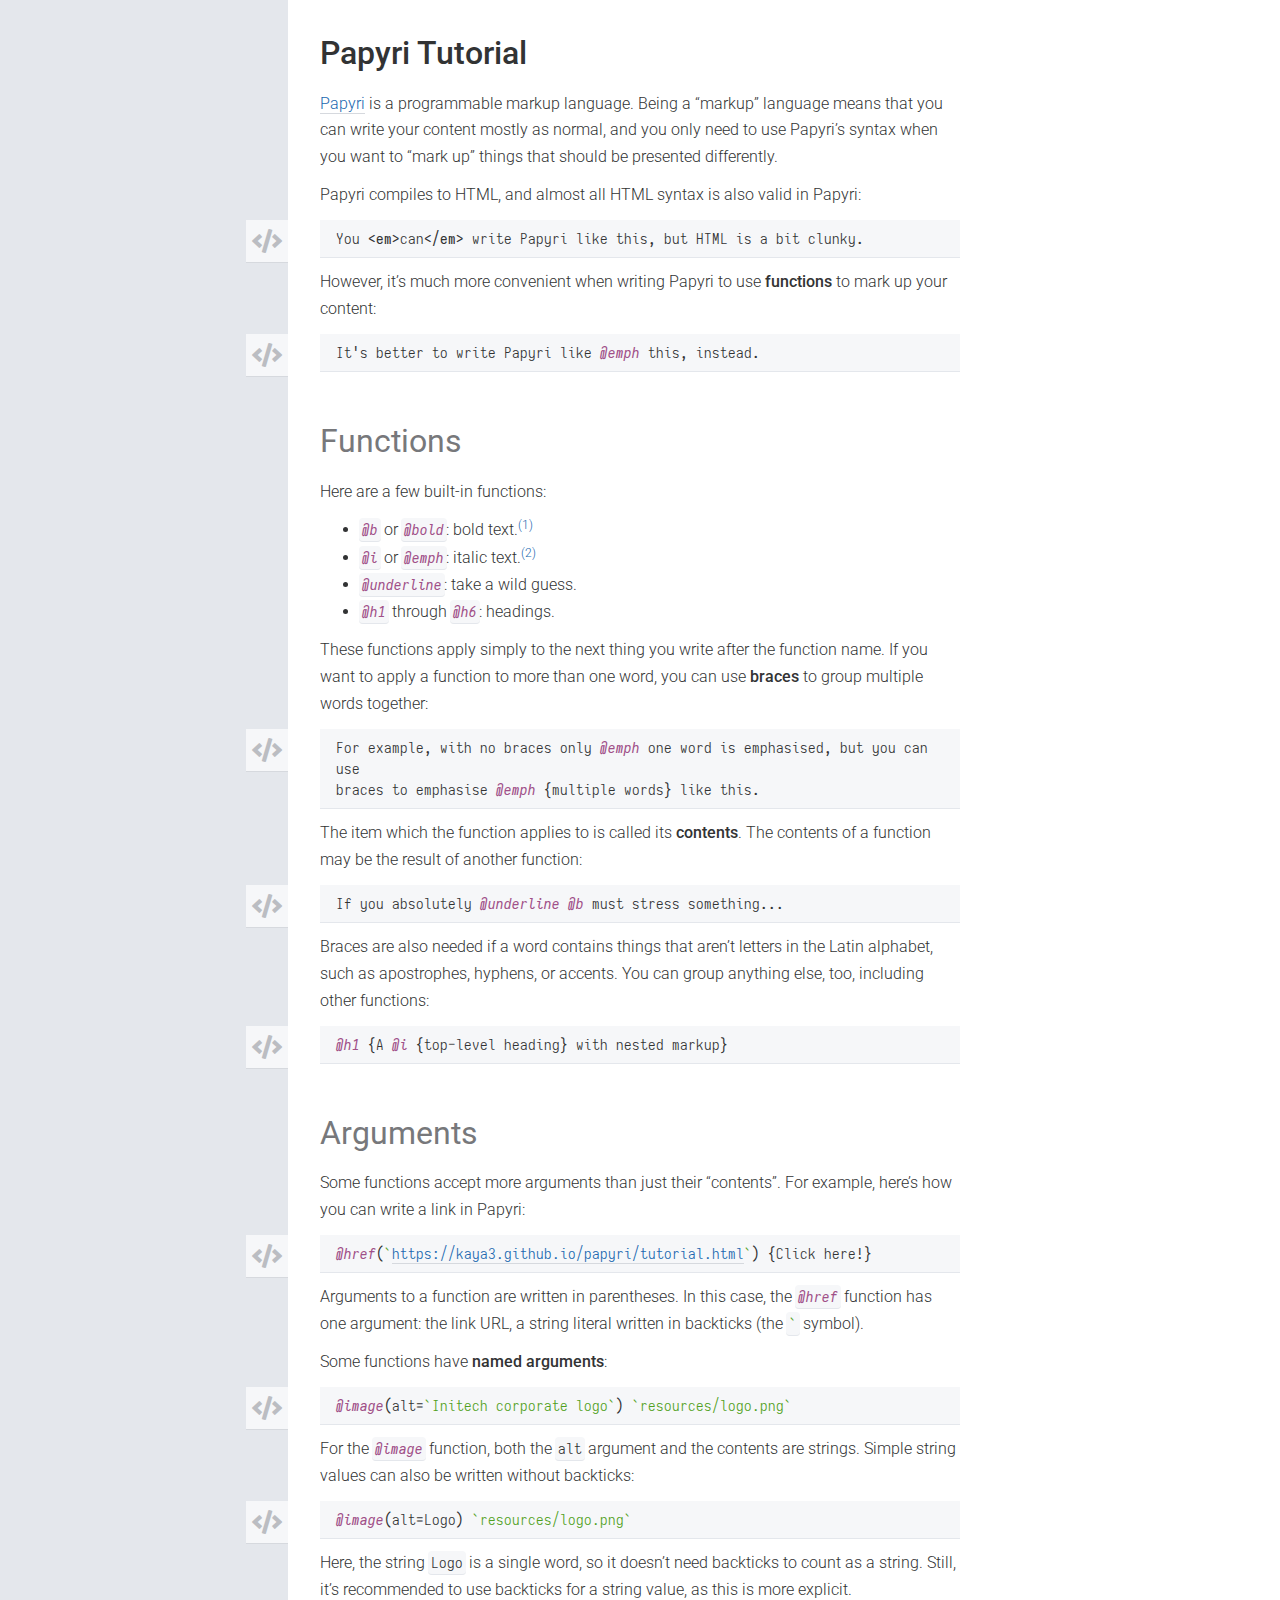
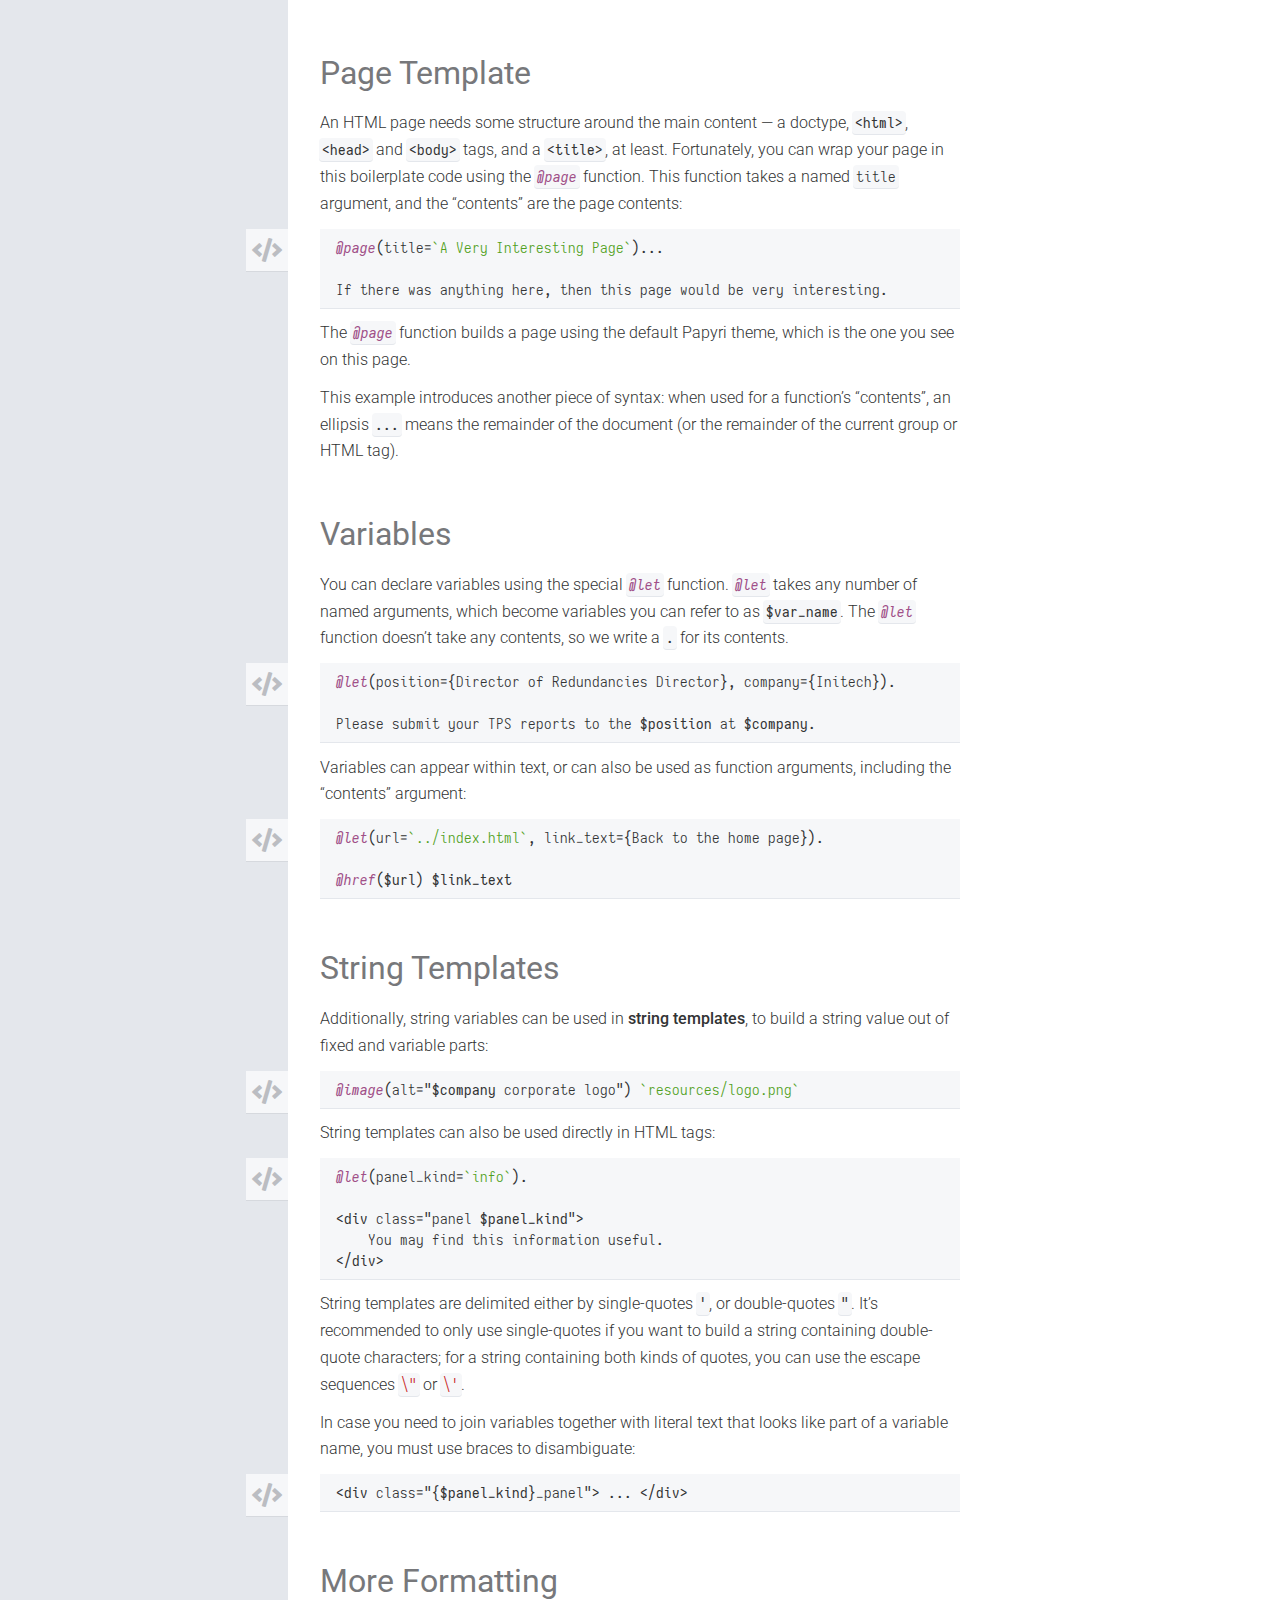
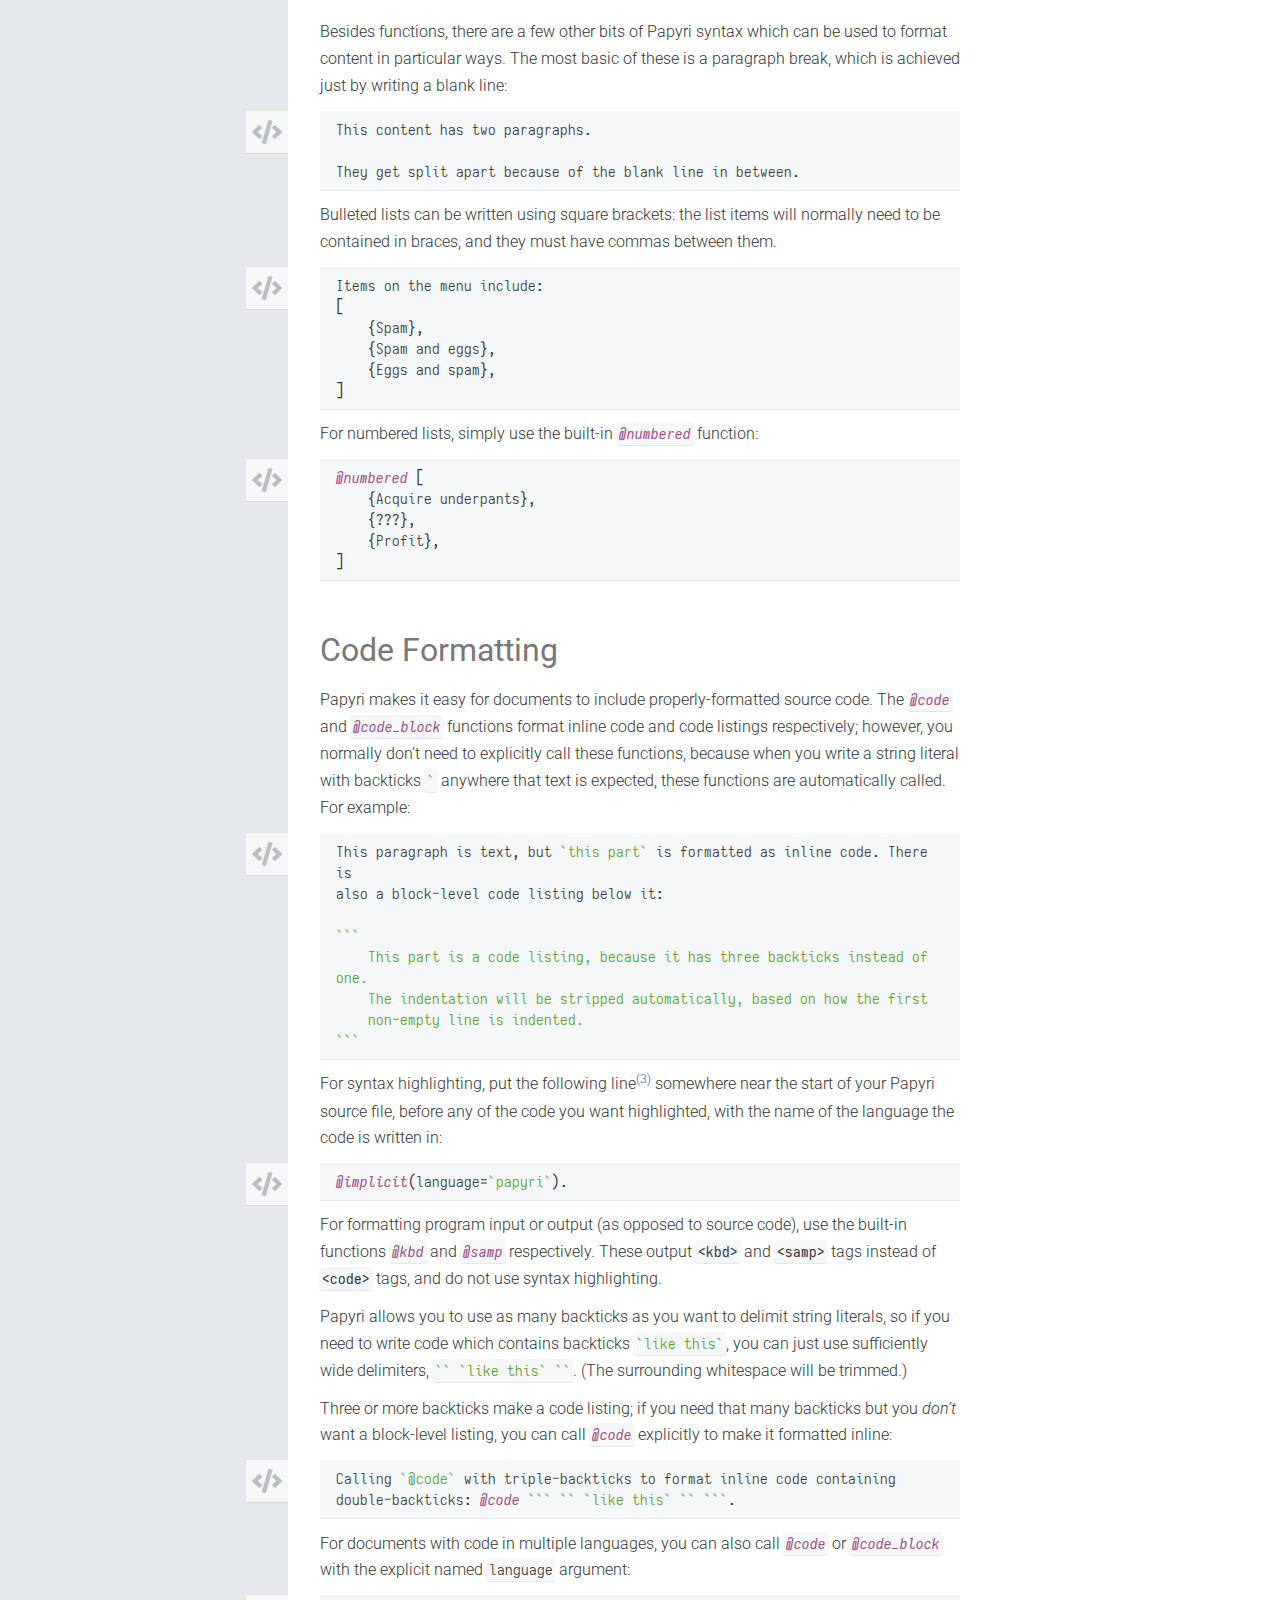
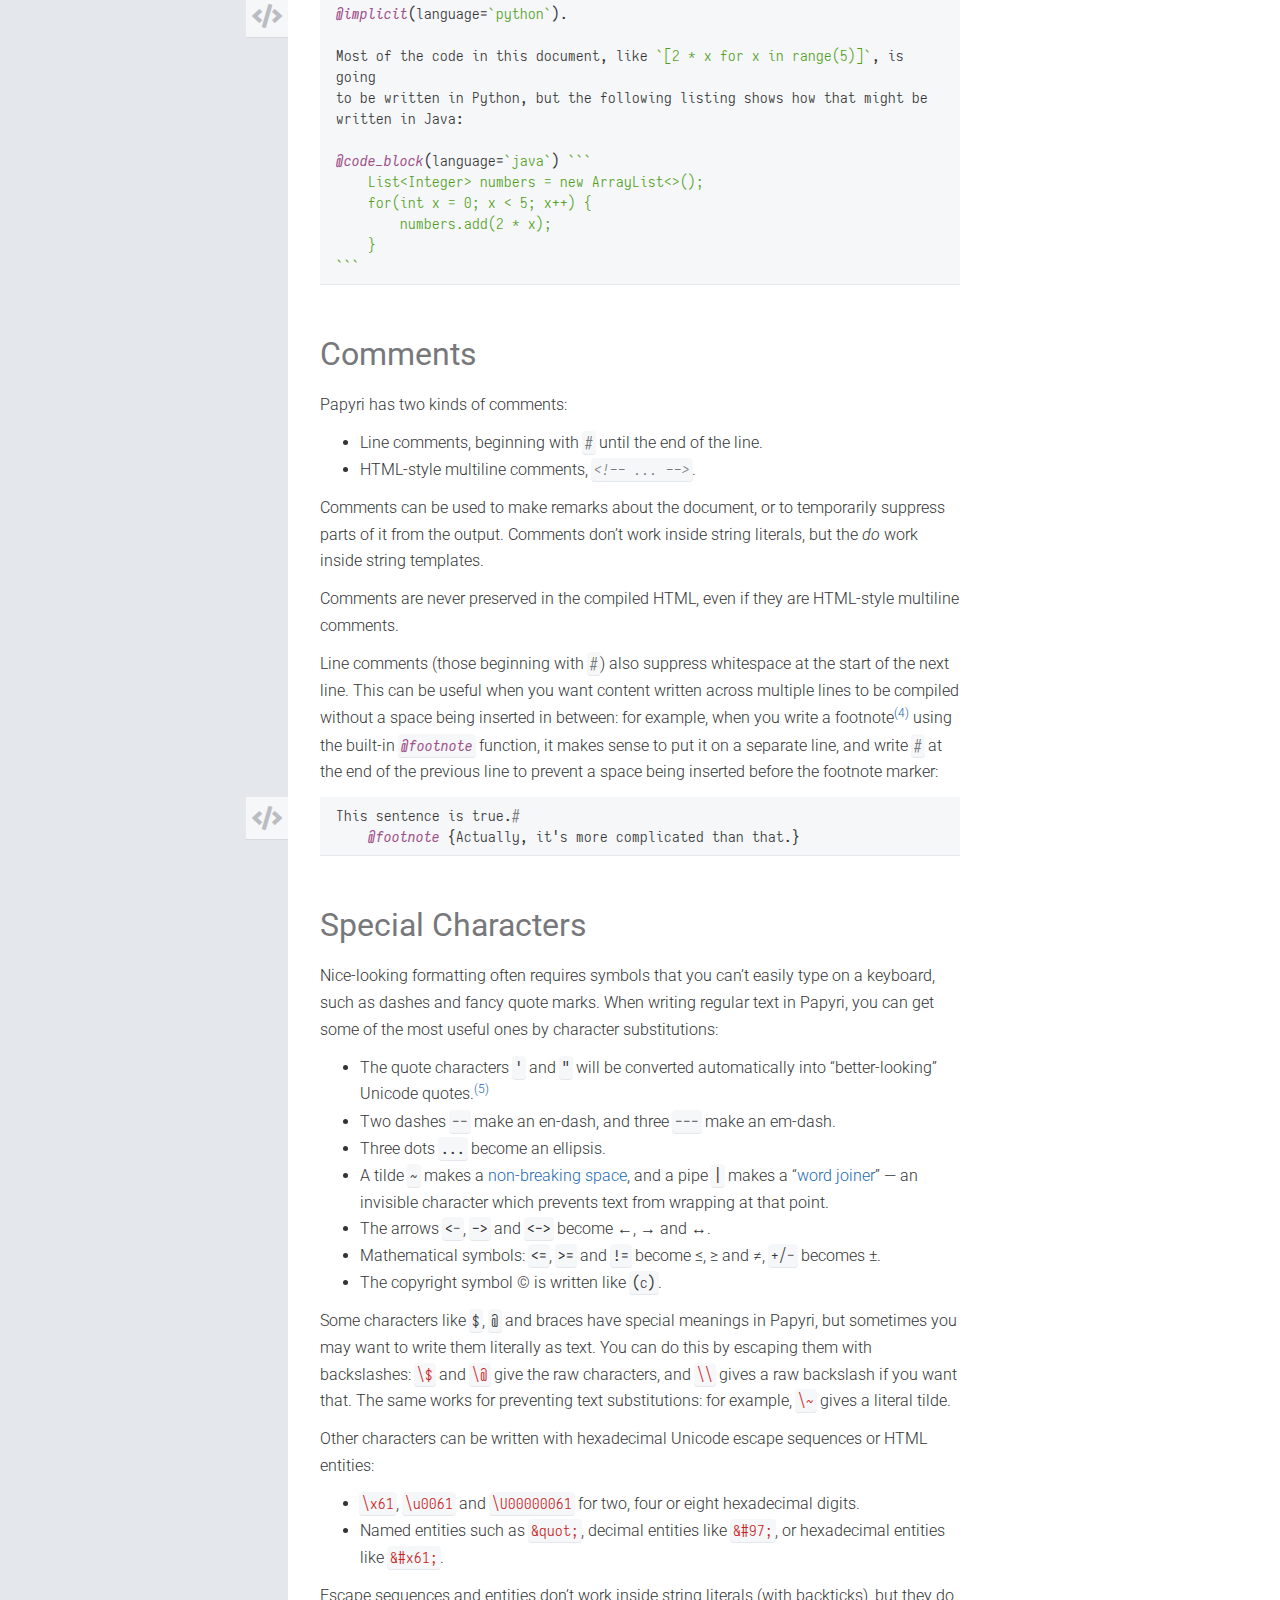
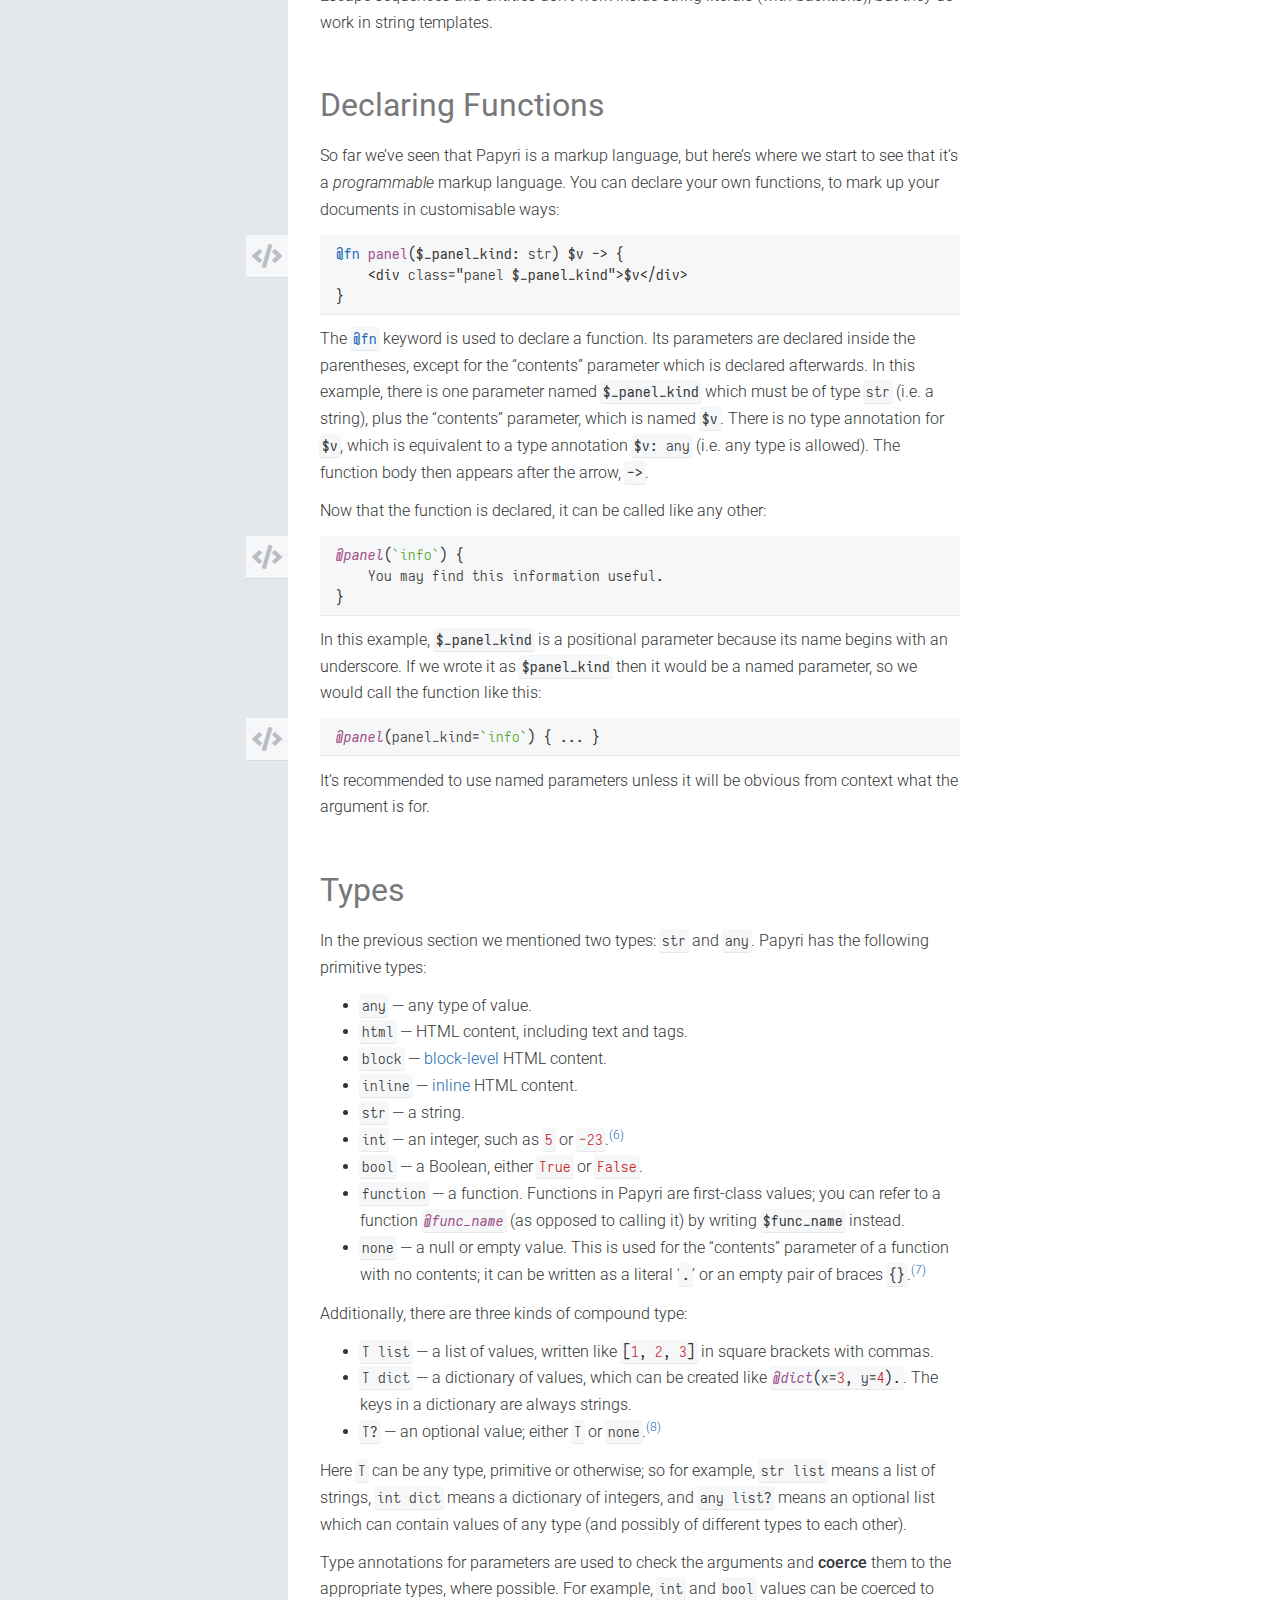
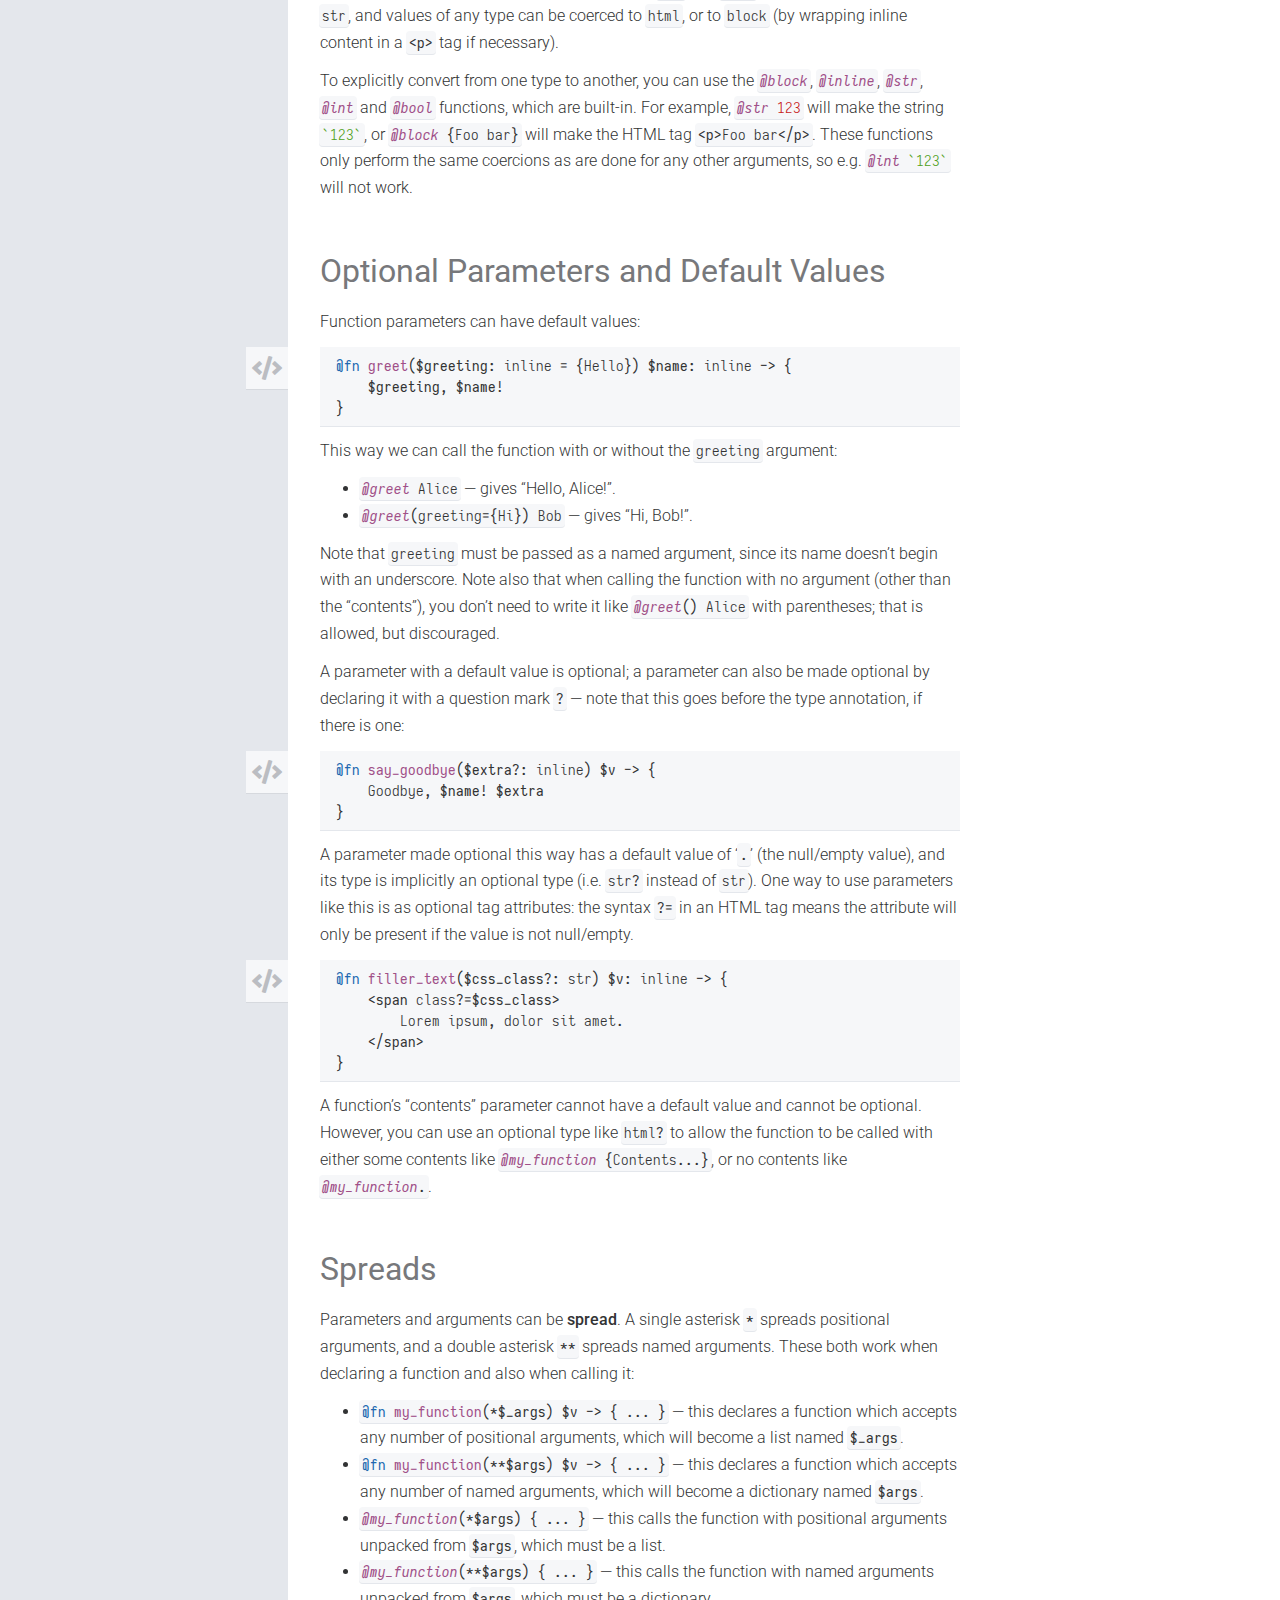
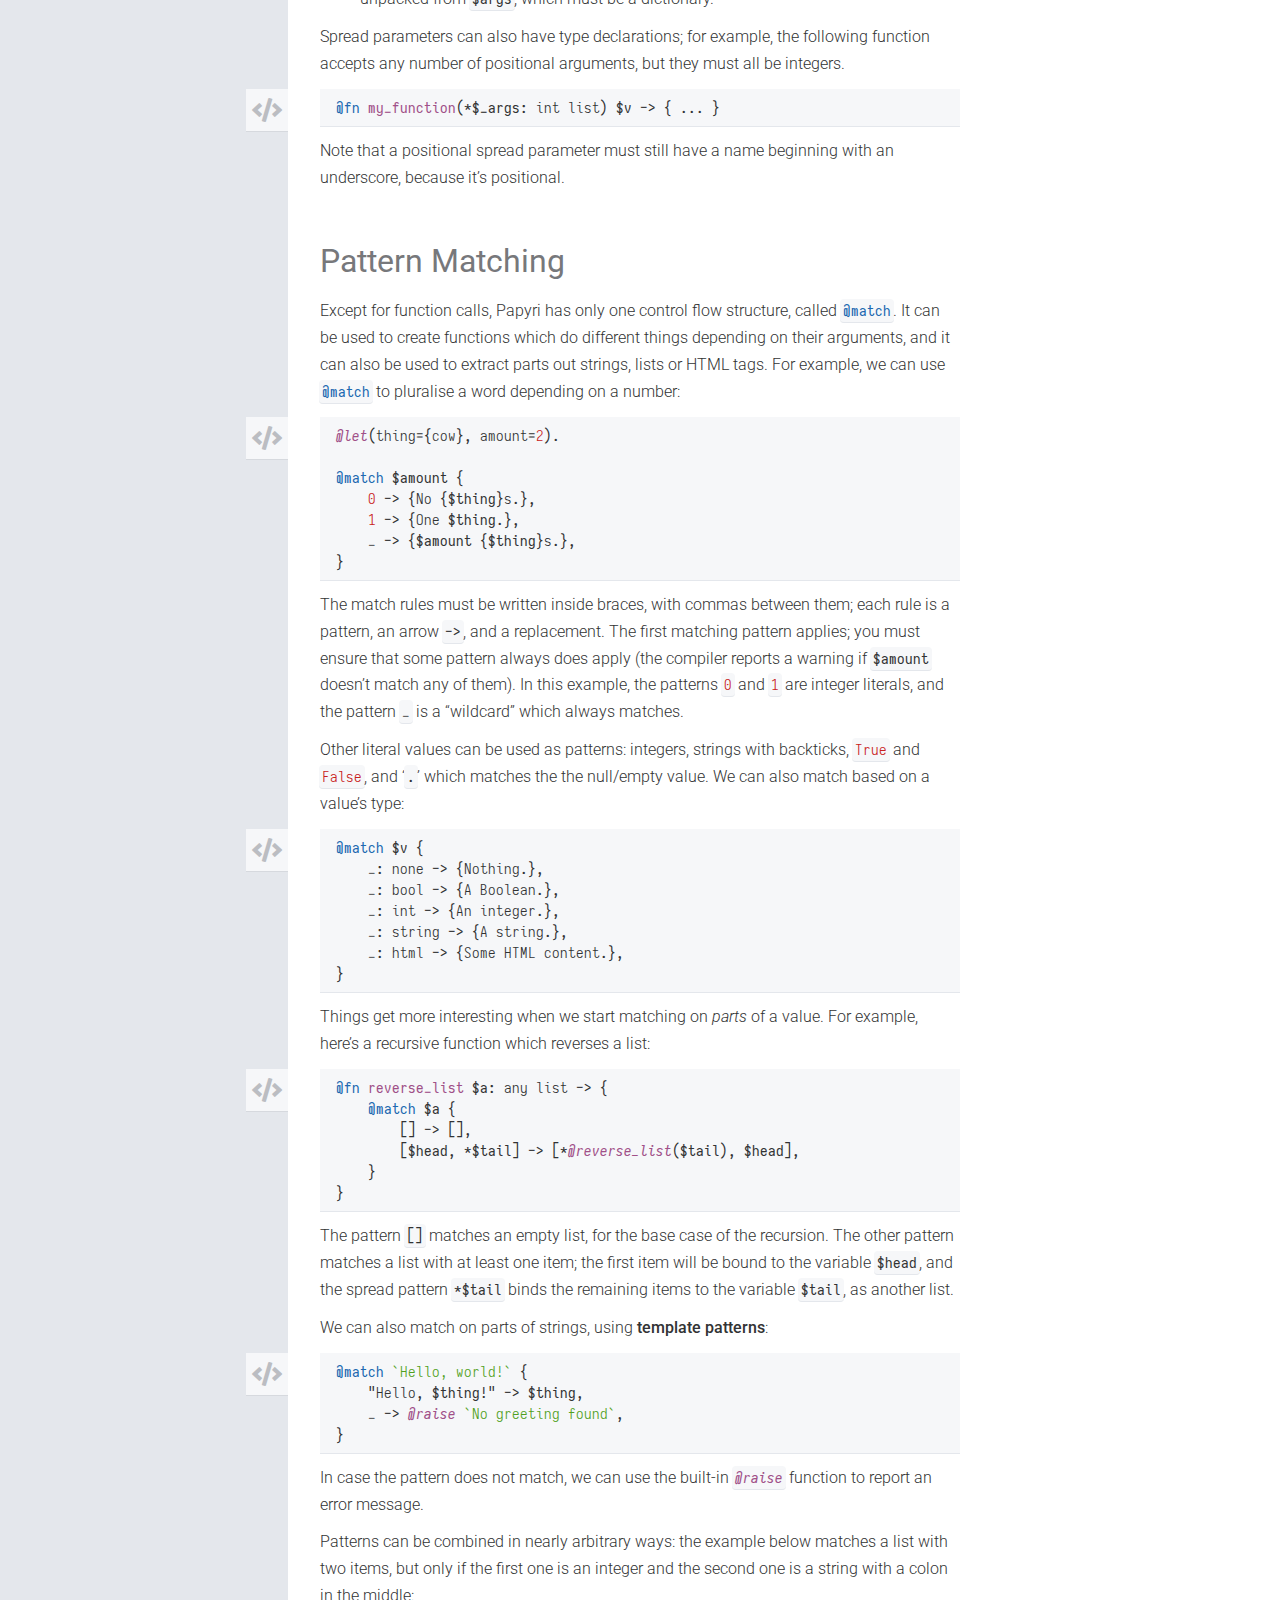
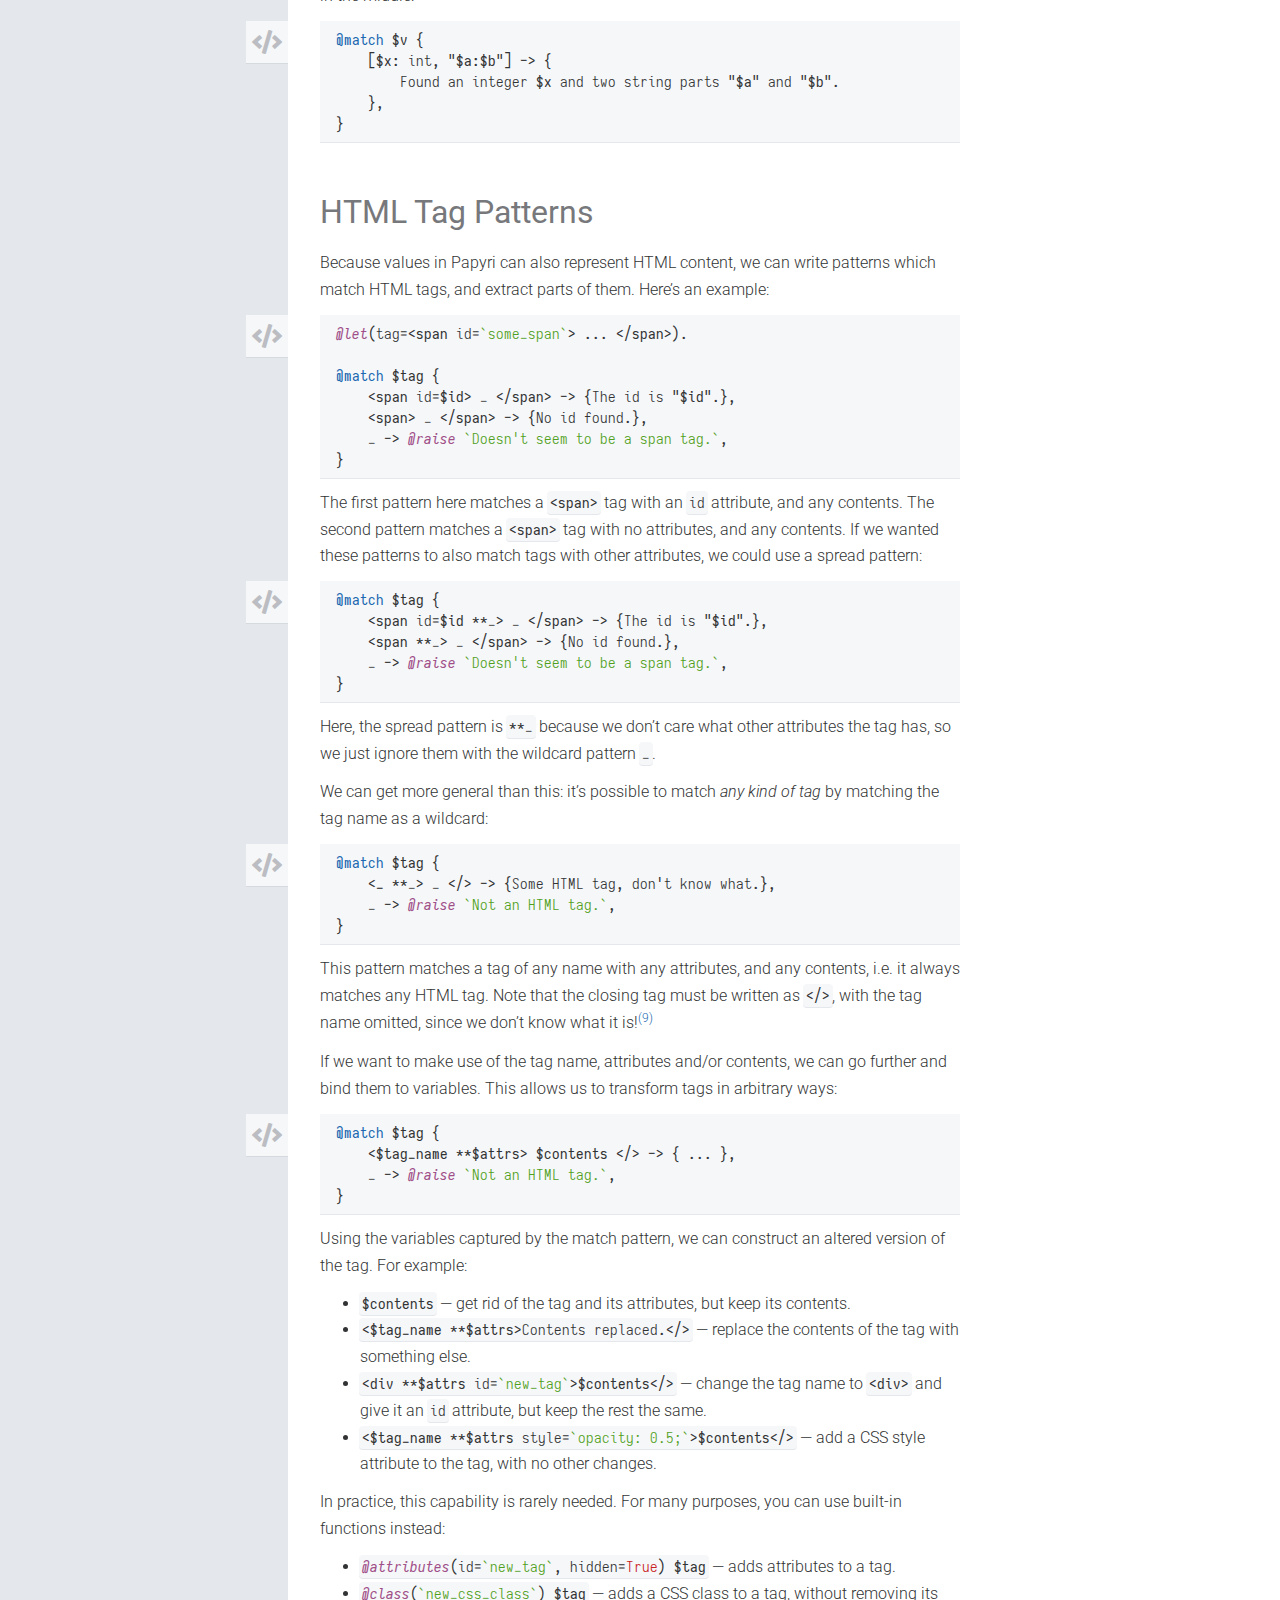
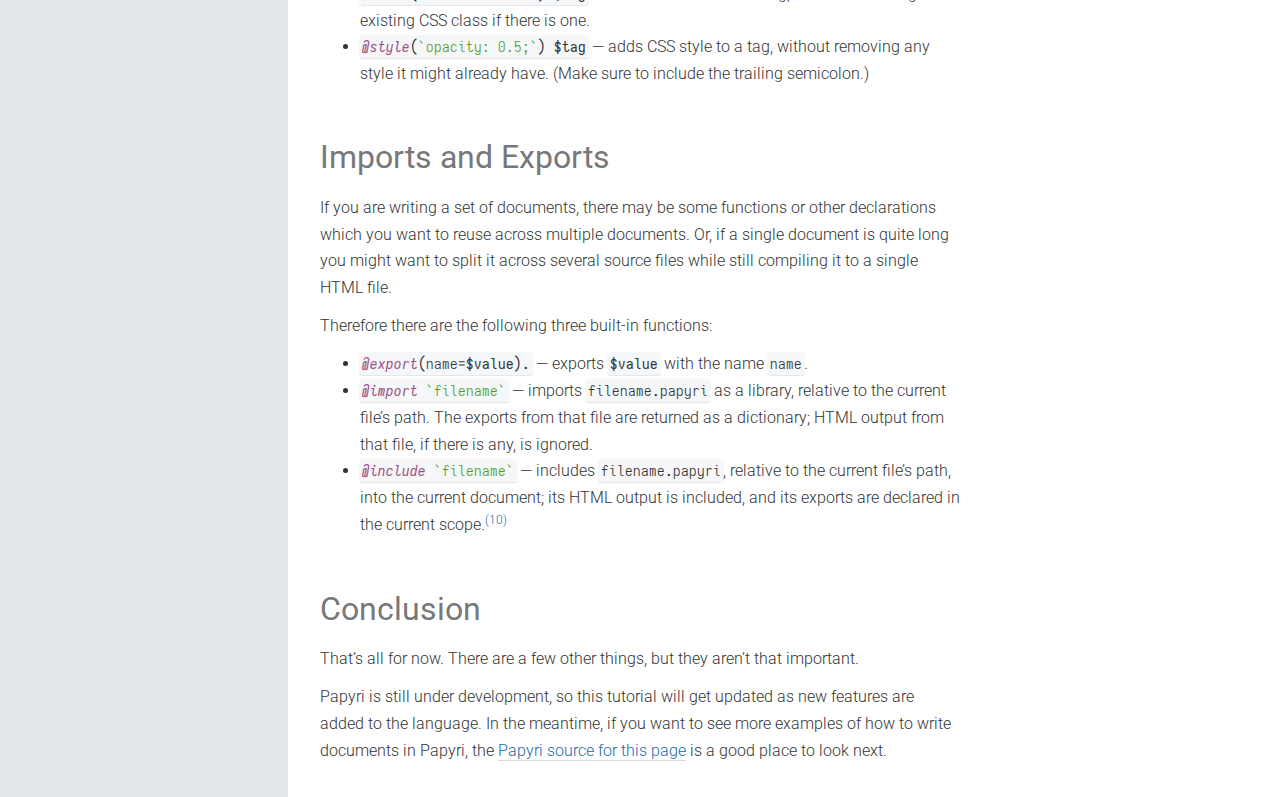
==== tutorial.html @ 5cf3d785 "Use @page function" ====
<!DOCTYPE html>
<html><head><title>Papyri: a programmable markup language</title><link rel="stylesheet" type="text/css" href="./papyri.css"></head><body><article><h1>Papyri Tutorial</h1><p><a href="index.html">Papyri</a> is a programmable markup language. Being a “markup” language means that you can write your content mostly as normal, and you only need to use Papyri’s syntax when you want to “mark up” things that should be presented differently.</p><p>Papyri compiles to HTML, and almost all HTML syntax is also valid in Papyri:</p><p><a class="anchor"><span class="anchor-root"><span class="anchor-icon"><i class="fas fa-code"></i></span></span></a></p><pre class="panel listing"><code class="syntax-highlight lang-papyri"><span class="line" data-line-no="1">You <span class="op">&lt;</span><span class="name">em</span><span class="op">&gt;</span>can<span class="op">&lt;/em&gt;</span> write Papyri like this<span class="op">,</span> but HTML is a bit clunky<span class="op">.</span></span>
</code></pre><p>However, it’s much more convenient when writing Papyri to use <b>functions</b> to mark up your content:</p><p><a class="anchor"><span class="anchor-root"><span class="anchor-icon"><i class="fas fa-code"></i></span></span></a></p><pre class="panel listing"><code class="syntax-highlight lang-papyri"><span class="line" data-line-no="1">It<span class="op">'</span>s better to write Papyri like <span class="decorator">@emph</span> this<span class="op">,</span> instead<span class="op">.</span></span>
</code></pre><h2>Functions</h2><p>Here are a few built-in functions:</p><ul><li><code class="syntax-highlight lang-papyri"><span class="decorator">@b</span></code> or <code class="syntax-highlight lang-papyri"><span class="decorator">@bold</span></code>: bold text.⁠<a class="footnote-ref"></a><span class="footnote panel">These wrap inline content in a <code class="syntax-highlight lang-papyri"><span class="op">&lt;</span><span class="name">b</span><span class="op">&gt;</span></code> or <code class="syntax-highlight lang-papyri"><span class="op">&lt;</span><span class="name">strong</span><span class="op">&gt;</span></code> tag respectively.</span></li><li><code class="syntax-highlight lang-papyri"><span class="decorator">@i</span></code> or <code class="syntax-highlight lang-papyri"><span class="decorator">@emph</span></code>: italic text.⁠<a class="footnote-ref"></a><span class="footnote panel">These wrap inline content in an <code class="syntax-highlight lang-papyri"><span class="op">&lt;</span><span class="name">i</span><span class="op">&gt;</span></code> or <code class="syntax-highlight lang-papyri"><span class="op">&lt;</span><span class="name">em</span><span class="op">&gt;</span></code> tag respectively.</span></li><li><code class="syntax-highlight lang-papyri"><span class="decorator">@underline</span></code>: take a wild guess.</li><li><code class="syntax-highlight lang-papyri"><span class="decorator">@h1</span></code> through <code class="syntax-highlight lang-papyri"><span class="decorator">@h6</span></code>: headings.</li></ul><p>These functions apply simply to the next thing you write after the function name. If you want to apply a function to more than one word, you can use <b>braces</b> to group multiple words together:</p><p><a class="anchor"><span class="anchor-root"><span class="anchor-icon"><i class="fas fa-code"></i></span></span></a></p><pre class="panel listing"><code class="syntax-highlight lang-papyri"><span class="line" data-line-no="1">For example<span class="op">,</span> with no braces only <span class="decorator">@emph</span> one word is emphasised<span class="op">,</span> but you can use</span>
<span class="line" data-line-no="2">braces to emphasise <span class="decorator">@emph</span> <span class="lparen" data-paren-no="1">{</span>multiple words<span class="rparen" data-paren-no="1">}</span> like this<span class="op">.</span></span>
</code></pre><p>The item which the function applies to is called its <b>contents</b>. The contents of a function may be the result of another function:</p><p><a class="anchor"><span class="anchor-root"><span class="anchor-icon"><i class="fas fa-code"></i></span></span></a></p><pre class="panel listing"><code class="syntax-highlight lang-papyri"><span class="line" data-line-no="1">If you absolutely <span class="decorator">@underline</span> <span class="decorator">@b</span> must stress something<span class="op">...</span></span>
</code></pre><p>Braces are also needed if a word contains things that aren’t letters in the Latin alphabet, such as apostrophes, hyphens, or accents. You can group anything else, too, including other functions:</p><p><a class="anchor"><span class="anchor-root"><span class="anchor-icon"><i class="fas fa-code"></i></span></span></a></p><pre class="panel listing"><code class="syntax-highlight lang-papyri"><span class="line" data-line-no="1"><span class="decorator">@h1</span> <span class="lparen" data-paren-no="1">{</span>A <span class="decorator">@i</span> <span class="lparen" data-paren-no="2">{</span>top-level heading<span class="rparen" data-paren-no="2">}</span> with nested markup<span class="rparen" data-paren-no="1">}</span></span>
</code></pre><h2>Arguments</h2><p>Some functions accept more arguments than just their “contents”. For example, here’s how you can write a link in Papyri:</p><p><a class="anchor"><span class="anchor-root"><span class="anchor-icon"><i class="fas fa-code"></i></span></span></a></p><pre class="panel listing"><code class="syntax-highlight lang-papyri"><span class="line" data-line-no="1"><span class="decorator">@href</span><span class="lparen" data-paren-no="1">(</span><span class="string">`</span><a href="https://kaya3.github.io/papyri/tutorial.html">https://kaya3.github.io/papyri/tutorial.html</a><span class="string">`</span><span class="rparen" data-paren-no="1">)</span> <span class="lparen" data-paren-no="2">{</span>Click here<span class="op">!</span><span class="rparen" data-paren-no="2">}</span></span>
</code></pre><p>Arguments to a function are written in parentheses. In this case, the <code class="syntax-highlight lang-papyri"><span class="decorator">@href</span></code> function has one argument: the link URL, a string literal written in backticks (the <code class="syntax-highlight lang-papyri"><span class="string">`</span></code> symbol).</p><p>Some functions have <b>named arguments</b>:</p><p><a class="anchor"><span class="anchor-root"><span class="anchor-icon"><i class="fas fa-code"></i></span></span></a></p><pre class="panel listing"><code class="syntax-highlight lang-papyri"><span class="line" data-line-no="1"><span class="decorator">@image</span><span class="lparen" data-paren-no="1">(</span>alt<span class="op">=</span><span class="string">`Initech corporate logo`</span><span class="rparen" data-paren-no="1">)</span> <span class="string">`resources/logo.png`</span></span>
</code></pre><p>For the <code class="syntax-highlight lang-papyri"><span class="decorator">@image</span></code> function, both the <code class="syntax-highlight lang-papyri">alt</code> argument and the contents are strings. Simple string values can also be written without backticks:</p><p><a class="anchor"><span class="anchor-root"><span class="anchor-icon"><i class="fas fa-code"></i></span></span></a></p><pre class="panel listing"><code class="syntax-highlight lang-papyri"><span class="line" data-line-no="1"><span class="decorator">@image</span><span class="lparen" data-paren-no="1">(</span>alt<span class="op">=</span>Logo<span class="rparen" data-paren-no="1">)</span> <span class="string">`resources/logo.png`</span></span>
</code></pre><p>Here, the string <code class="syntax-highlight lang-papyri">Logo</code> is a single word, so it doesn’t need backticks to count as a string. Still, it’s recommended to use backticks for a string value, as this is more explicit.</p><h2>Page Template</h2><p>An HTML page needs some structure around the main content — a doctype, <code class="syntax-highlight lang-papyri"><span class="op">&lt;</span><span class="name">html</span><span class="op">&gt;</span></code>, <code class="syntax-highlight lang-papyri"><span class="op">&lt;</span><span class="name">head</span><span class="op">&gt;</span></code> and <code class="syntax-highlight lang-papyri"><span class="op">&lt;</span><span class="name">body</span><span class="op">&gt;</span></code> tags, and a <code class="syntax-highlight lang-papyri"><span class="op">&lt;</span><span class="name">title</span><span class="op">&gt;</span></code>, at least. Fortunately, you can wrap your page in this boilerplate code using the <code class="syntax-highlight lang-papyri"><span class="decorator">@page</span></code> function. This function takes a named <code class="syntax-highlight lang-papyri">title</code> argument, and the “contents” are the page contents:</p><p><a class="anchor"><span class="anchor-root"><span class="anchor-icon"><i class="fas fa-code"></i></span></span></a></p><pre class="panel listing"><code class="syntax-highlight lang-papyri"><span class="line" data-line-no="1"><span class="decorator">@page</span><span class="lparen" data-paren-no="1">(</span>title<span class="op">=</span><span class="string">`A Very Interesting Page`</span><span class="rparen" data-paren-no="1">)</span><span class="op">...</span></span>
<span class="line" data-line-no="2"></span>
<span class="line" data-line-no="3">If there was anything here<span class="op">,</span> then this page would be very interesting<span class="op">.</span></span>
</code></pre><p>The <code class="syntax-highlight lang-papyri"><span class="decorator">@page</span></code> function builds a page using the default Papyri theme, which is the one you see on this page.</p><p>This example introduces another piece of syntax: when used for a function’s “contents”, an ellipsis <code class="syntax-highlight lang-papyri"><span class="op">...</span></code> means the remainder of the document (or the remainder of the current group or HTML tag).</p><h2>Variables</h2><p>You can declare variables using the special <code class="syntax-highlight lang-papyri"><span class="decorator">@let</span></code> function. <code class="syntax-highlight lang-papyri"><span class="decorator">@let</span></code> takes any number of named arguments, which become variables you can refer to as <code class="syntax-highlight lang-papyri"><span class="name">$var_name</span></code>. The <code class="syntax-highlight lang-papyri"><span class="decorator">@let</span></code> function doesn’t take any contents, so we write a <code class="syntax-highlight lang-papyri"><span class="op">.</span></code> for its contents.</p><p><a class="anchor"><span class="anchor-root"><span class="anchor-icon"><i class="fas fa-code"></i></span></span></a></p><pre class="panel listing"><code class="syntax-highlight lang-papyri"><span class="line" data-line-no="1"><span class="decorator">@let</span><span class="lparen" data-paren-no="1">(</span>position<span class="op">=</span><span class="lparen" data-paren-no="2">{</span>Director of Redundancies Director<span class="rparen" data-paren-no="2">}</span><span class="op">,</span> company<span class="op">=</span><span class="lparen" data-paren-no="3">{</span>Initech<span class="rparen" data-paren-no="3">}</span><span class="rparen" data-paren-no="1">)</span><span class="op">.</span></span>
<span class="line" data-line-no="2"></span>
<span class="line" data-line-no="3">Please submit your TPS reports to the <span class="name">$position</span> at <span class="name">$company</span><span class="op">.</span></span>
</code></pre><p>Variables can appear within text, or can also be used as function arguments, including the “contents” argument:</p><p><a class="anchor"><span class="anchor-root"><span class="anchor-icon"><i class="fas fa-code"></i></span></span></a></p><pre class="panel listing"><code class="syntax-highlight lang-papyri"><span class="line" data-line-no="1"><span class="decorator">@let</span><span class="lparen" data-paren-no="1">(</span>url<span class="op">=</span><span class="string">`../index.html`</span><span class="op">,</span> link_text<span class="op">=</span><span class="lparen" data-paren-no="2">{</span>Back to the home page<span class="rparen" data-paren-no="2">}</span><span class="rparen" data-paren-no="1">)</span><span class="op">.</span></span>
<span class="line" data-line-no="2"></span>
<span class="line" data-line-no="3"><span class="decorator">@href</span><span class="lparen" data-paren-no="3">(</span><span class="name">$url</span><span class="rparen" data-paren-no="3">)</span> <span class="name">$link_text</span></span>
</code></pre><h2>String Templates</h2><p>Additionally, string variables can be used in <b>string templates</b>, to build a string value out of fixed and variable parts:</p><p><a class="anchor"><span class="anchor-root"><span class="anchor-icon"><i class="fas fa-code"></i></span></span></a></p><pre class="panel listing"><code class="syntax-highlight lang-papyri"><span class="line" data-line-no="1"><span class="decorator">@image</span><span class="lparen" data-paren-no="1">(</span>alt<span class="op">="</span><span class="name">$company</span> corporate logo<span class="op">"</span><span class="rparen" data-paren-no="1">)</span> <span class="string">`resources/logo.png`</span></span>
</code></pre><p>String templates can also be used directly in HTML tags:</p><p><a class="anchor"><span class="anchor-root"><span class="anchor-icon"><i class="fas fa-code"></i></span></span></a></p><pre class="panel listing"><code class="syntax-highlight lang-papyri"><span class="line" data-line-no="1"><span class="decorator">@let</span><span class="lparen" data-paren-no="1">(</span>panel_kind<span class="op">=</span><span class="string">`info`</span><span class="rparen" data-paren-no="1">)</span><span class="op">.</span></span>
<span class="line" data-line-no="2"></span>
<span class="line" data-line-no="3"><span class="op">&lt;</span><span class="name">div</span> class<span class="op">="</span>panel <span class="name">$panel_kind</span><span class="op">"&gt;</span></span>
<span class="line" data-line-no="4">    You may find this information useful<span class="op">.</span></span>
<span class="line" data-line-no="5"><span class="op">&lt;/div&gt;</span></span>
</code></pre><p>String templates are delimited either by single-quotes <code class="syntax-highlight lang-papyri"><span class="op">'</span></code>, or double-quotes <code class="syntax-highlight lang-papyri"><span class="op">"</span></code>. It’s recommended to only use single-quotes if you want to build a string containing double-quote characters; for a string containing both kinds of quotes, you can use the escape sequences <code class="syntax-highlight lang-papyri"><span class="keyword-literal">\"</span></code> or <code class="syntax-highlight lang-papyri"><span class="keyword-literal">\'</span></code>.</p><p>In case you need to join variables together with literal text that looks like part of a variable name, you must use braces to disambiguate:</p><p><a class="anchor"><span class="anchor-root"><span class="anchor-icon"><i class="fas fa-code"></i></span></span></a></p><pre class="panel listing"><code class="syntax-highlight lang-papyri"><span class="line" data-line-no="1"><span class="op">&lt;</span><span class="name">div</span> class<span class="op">="</span><span class="lparen" data-paren-no="1">{</span><span class="name">$panel_kind</span><span class="rparen" data-paren-no="1">}</span>_panel<span class="op">"&gt;</span> <span class="op">...</span> <span class="op">&lt;/div&gt;</span></span>
</code></pre><h2>More Formatting</h2><p>Besides functions, there are a few other bits of Papyri syntax which can be used to format content in particular ways. The most basic of these is a paragraph break, which is achieved just by writing a blank line:</p><p><a class="anchor"><span class="anchor-root"><span class="anchor-icon"><i class="fas fa-code"></i></span></span></a></p><pre class="panel listing"><code class="syntax-highlight lang-papyri"><span class="line" data-line-no="1">This content has two paragraphs<span class="op">.</span></span>
<span class="line" data-line-no="2"></span>
<span class="line" data-line-no="3">They get split apart because of the blank line in between<span class="op">.</span></span>
</code></pre><p>Bulleted lists can be written using square brackets: the list items will normally need to be contained in braces, and they must have commas between them.</p><p><a class="anchor"><span class="anchor-root"><span class="anchor-icon"><i class="fas fa-code"></i></span></span></a></p><pre class="panel listing"><code class="syntax-highlight lang-papyri"><span class="line" data-line-no="1">Items on the menu include<span class="op">:</span></span>
<span class="line" data-line-no="2"><span class="lparen" data-paren-no="1">[</span></span>
<span class="line" data-line-no="3">    <span class="lparen" data-paren-no="2">{</span>Spam<span class="rparen" data-paren-no="2">}</span><span class="op">,</span></span>
<span class="line" data-line-no="4">    <span class="lparen" data-paren-no="3">{</span>Spam and eggs<span class="rparen" data-paren-no="3">}</span><span class="op">,</span></span>
<span class="line" data-line-no="5">    <span class="lparen" data-paren-no="4">{</span>Eggs and spam<span class="rparen" data-paren-no="4">}</span><span class="op">,</span></span>
<span class="line" data-line-no="6"><span class="rparen" data-paren-no="1">]</span></span>
</code></pre><p>For numbered lists, simply use the built-in <code class="syntax-highlight lang-papyri"><span class="decorator">@numbered</span></code> function:</p><p><a class="anchor"><span class="anchor-root"><span class="anchor-icon"><i class="fas fa-code"></i></span></span></a></p><pre class="panel listing"><code class="syntax-highlight lang-papyri"><span class="line" data-line-no="1"><span class="decorator">@numbered</span> <span class="lparen" data-paren-no="1">[</span></span>
<span class="line" data-line-no="2">    <span class="lparen" data-paren-no="2">{</span>Acquire underpants<span class="rparen" data-paren-no="2">}</span><span class="op">,</span></span>
<span class="line" data-line-no="3">    <span class="lparen" data-paren-no="3">{</span><span class="op">???</span><span class="rparen" data-paren-no="3">}</span><span class="op">,</span></span>
<span class="line" data-line-no="4">    <span class="lparen" data-paren-no="4">{</span>Profit<span class="rparen" data-paren-no="4">}</span><span class="op">,</span></span>
<span class="line" data-line-no="5"><span class="rparen" data-paren-no="1">]</span></span>
</code></pre><h2>Code Formatting</h2><p>Papyri makes it easy for documents to include properly-formatted source code. The <code class="syntax-highlight lang-papyri"><span class="decorator">@code</span></code> and <code class="syntax-highlight lang-papyri"><span class="decorator">@code_block</span></code> functions format inline code and code listings respectively; however, you normally don’t need to explicitly call these functions, because when you write a string literal with backticks <code class="syntax-highlight lang-papyri"><span class="string">`</span></code> anywhere that text is expected, these functions are automatically called. For example:</p><p><a class="anchor"><span class="anchor-root"><span class="anchor-icon"><i class="fas fa-code"></i></span></span></a></p><pre class="panel listing"><code class="syntax-highlight lang-papyri"><span class="line" data-line-no="1">This paragraph is text<span class="op">,</span> but <span class="string">`this part`</span> is formatted as inline code<span class="op">.</span> There is</span>
<span class="line" data-line-no="2">also a block-level code listing below it<span class="op">:</span></span>
<span class="line" data-line-no="3"></span>
<span class="line" data-line-no="4"><span class="string">```</span></span>
<span class="line" data-line-no="5"><span class="string">    This part is a code listing, because it has three backticks instead of one.</span></span>
<span class="line" data-line-no="6"><span class="string">    The indentation will be stripped automatically, based on how the first</span></span>
<span class="line" data-line-no="7"><span class="string">    non-empty line is indented.</span></span>
<span class="line" data-line-no="8"><span class="string">```</span></span>
</code></pre><p>For syntax highlighting, put the following line⁠<a class="footnote-ref"></a><span class="footnote panel"><code class="syntax-highlight lang-papyri"><span class="decorator">@implicit</span></code> is like <code class="syntax-highlight lang-papyri"><span class="decorator">@let</span></code>, except it also allows the variable to be passed implicitly to the <code class="syntax-highlight lang-papyri"><span class="decorator">@code</span></code> and <code class="syntax-highlight lang-papyri"><span class="decorator">@code_block</span></code> functions which know to accept it. Implicit parameters are beyond the scope of this tutorial.</span> somewhere near the start of your Papyri source file, before any of the code you want highlighted, with the name of the language the code is written in:</p><p><a class="anchor"><span class="anchor-root"><span class="anchor-icon"><i class="fas fa-code"></i></span></span></a></p><pre class="panel listing"><code class="syntax-highlight lang-papyri"><span class="line" data-line-no="1"><span class="decorator">@implicit</span><span class="lparen" data-paren-no="1">(</span>language<span class="op">=</span><span class="string">`papyri`</span><span class="rparen" data-paren-no="1">)</span><span class="op">.</span></span>
</code></pre><p>For formatting program input or output (as opposed to source code), use the built-in functions <code class="syntax-highlight lang-papyri"><span class="decorator">@kbd</span></code> and <code class="syntax-highlight lang-papyri"><span class="decorator">@samp</span></code> respectively. These output <code class="syntax-highlight lang-papyri"><span class="op">&lt;</span><span class="name">kbd</span><span class="op">&gt;</span></code> and <code class="syntax-highlight lang-papyri"><span class="op">&lt;</span><span class="name">samp</span><span class="op">&gt;</span></code> tags instead of <code class="syntax-highlight lang-papyri"><span class="op">&lt;</span><span class="name">code</span><span class="op">&gt;</span></code> tags, and do not use syntax highlighting.</p><p>Papyri allows you to use as many backticks as you want to delimit string literals, so if you need to write code which contains backticks <code class="syntax-highlight lang-papyri"><span class="string">`like this`</span></code>, you can just use sufficiently wide delimiters, <code class="syntax-highlight lang-papyri"><span class="string">`` `like this` ``</span></code>. (The surrounding whitespace will be trimmed.)</p><p>Three or more backticks make a code listing; if you need that many backticks but you <em>don’t</em> want a block-level listing, you can call <code class="syntax-highlight lang-papyri"><span class="decorator">@code</span></code> explicitly to make it formatted inline:</p><p><a class="anchor"><span class="anchor-root"><span class="anchor-icon"><i class="fas fa-code"></i></span></span></a></p><pre class="panel listing"><code class="syntax-highlight lang-papyri"><span class="line" data-line-no="1">Calling <span class="string">`@code`</span> with triple-backticks to format inline code containing</span>
<span class="line" data-line-no="2">double-backticks<span class="op">:</span> <span class="decorator">@code</span> <span class="string">``` `` `like this` `` ```</span><span class="op">.</span></span>
</code></pre><p>For documents with code in multiple languages, you can also call <code class="syntax-highlight lang-papyri"><span class="decorator">@code</span></code> or <code class="syntax-highlight lang-papyri"><span class="decorator">@code_block</span></code> with the explicit named <code class="syntax-highlight lang-papyri">language</code> argument:</p><p><a class="anchor"><span class="anchor-root"><span class="anchor-icon"><i class="fas fa-code"></i></span></span></a></p><pre class="panel listing"><code class="syntax-highlight lang-papyri"><span class="line" data-line-no="1"><span class="decorator">@implicit</span><span class="lparen" data-paren-no="1">(</span>language<span class="op">=</span><span class="string">`python`</span><span class="rparen" data-paren-no="1">)</span><span class="op">.</span></span>
<span class="line" data-line-no="2"></span>
<span class="line" data-line-no="3">Most of the code in this document<span class="op">,</span> like <span class="string">`[2 * x for x in range(5)]`</span><span class="op">,</span> is going</span>
<span class="line" data-line-no="4">to be written in Python<span class="op">,</span> but the following listing shows how that might be</span>
<span class="line" data-line-no="5">written in Java<span class="op">:</span></span>
<span class="line" data-line-no="6"></span>
<span class="line" data-line-no="7"><span class="decorator">@code_block</span><span class="lparen" data-paren-no="2">(</span>language<span class="op">=</span><span class="string">`java`</span><span class="rparen" data-paren-no="2">)</span> <span class="string">```</span></span>
<span class="line" data-line-no="8"><span class="string">    List&lt;Integer&gt; numbers = new ArrayList&lt;&gt;();</span></span>
<span class="line" data-line-no="9"><span class="string">    for(int x = 0; x &lt; 5; x++) {</span></span>
<span class="line" data-line-no="10"><span class="string">        numbers.add(2 * x);</span></span>
<span class="line" data-line-no="11"><span class="string">    }</span></span>
<span class="line" data-line-no="12"><span class="string">```</span></span>
</code></pre><h2>Comments</h2><p>Papyri has two kinds of comments:</p><ul><li>Line comments, beginning with <code class="syntax-highlight lang-papyri"><span class="comment">#</span></code> until the end of the line.</li><li>HTML-style multiline comments, <code class="syntax-highlight lang-papyri"><span class="comment">&lt;!-- ... --&gt;</span></code>.</li></ul><p>Comments can be used to make remarks about the document, or to temporarily suppress parts of it from the output. Comments don’t work inside string literals, but the <em>do</em> work inside string templates.</p><p>Comments are never preserved in the compiled HTML, even if they are HTML-style multiline comments.</p><p>Line comments (those beginning with <code class="syntax-highlight lang-papyri"><span class="comment">#</span></code>) also suppress whitespace at the start of the next line. This can be useful when you want content written across multiple lines to be compiled without a space being inserted in between: for example, when you write a footnote⁠<a class="footnote-ref"></a><span class="footnote panel">Yes, these aren’t really “footnotes”, because they appear in the middle of the document instead of in a footer. But this is the web, not a printed document, so we can get away with that by hiding the “footnote” until the user clicks to see it.</span> using the built-in <code class="syntax-highlight lang-papyri"><span class="decorator">@footnote</span></code> function, it makes sense to put it on a separate line, and write <code class="syntax-highlight lang-papyri"><span class="comment">#</span></code> at the end of the previous line to prevent a space being inserted before the footnote marker:</p><p><a class="anchor"><span class="anchor-root"><span class="anchor-icon"><i class="fas fa-code"></i></span></span></a></p><pre class="panel listing"><code class="syntax-highlight lang-papyri"><span class="line" data-line-no="1">This sentence is true<span class="op">.</span><span class="comment">#</span></span>
<span class="line" data-line-no="2"><span class="comment">    </span><span class="decorator">@footnote</span> <span class="lparen" data-paren-no="1">{</span>Actually<span class="op">,</span> it<span class="op">'</span>s more complicated than that<span class="op">.</span><span class="rparen" data-paren-no="1">}</span></span>
</code></pre><h2>Special Characters</h2><p>Nice-looking formatting often requires symbols that you can’t easily type on a keyboard, such as dashes and fancy quote marks. When writing regular text in Papyri, you can get some of the most useful ones by character substitutions:</p><ul><li>The quote characters <code class="syntax-highlight lang-papyri"><span class="op">'</span></code> and <code class="syntax-highlight lang-papyri"><span class="op">"</span></code> will be converted automatically into “better-looking” Unicode quotes.⁠<a class="footnote-ref"></a><span class="footnote panel">The Papyri compiler will try to infer whether a quote should face left or right. It usually gets it right, but if you need to override it, you can use braces: <code class="syntax-highlight lang-papyri"><span class="lparen" data-paren-no="1">{</span><span class="op">"</span><span class="rparen" data-paren-no="1">}</span></code> always makes a left-quote, and <code class="syntax-highlight lang-papyri"><span class="lparen" data-paren-no="1">{</span><span class="rparen" data-paren-no="1">}</span><span class="op">"</span></code> always makes a right-quote.</span></li><li>Two dashes <code class="syntax-highlight lang-papyri">--</code> make an en-dash, and three <code class="syntax-highlight lang-papyri">---</code> make an em-dash.</li><li>Three dots <code class="syntax-highlight lang-papyri"><span class="op">...</span></code> become an ellipsis.</li><li>A tilde <code class="syntax-highlight lang-papyri">~</code> makes a <a href="https://en.wikipedia.org/wiki/Non-breaking_space">non-breaking space</a>, and a pipe <code class="syntax-highlight lang-papyri"><span class="op">|</span></code> makes a “<a href="https://en.wikipedia.org/wiki/Word_joiner">word joiner</a>” — an invisible character which prevents text from wrapping at that point.</li><li>The arrows <code class="syntax-highlight lang-papyri"><span class="op">&lt;</span>-</code>, <code class="syntax-highlight lang-papyri"><span class="op">-&gt;</span></code> and <code class="syntax-highlight lang-papyri"><span class="op">&lt;-&gt;</span></code> become ←, → and ↔.</li><li>Mathematical symbols: <code class="syntax-highlight lang-papyri"><span class="op">&lt;=</span></code>, <code class="syntax-highlight lang-papyri"><span class="op">&gt;=</span></code> and <code class="syntax-highlight lang-papyri"><span class="op">!=</span></code> become ≤, ≥ and ≠, <code class="syntax-highlight lang-papyri">+/-</code> becomes ±.</li><li>The copyright symbol © is written like <code class="syntax-highlight lang-papyri"><span class="lparen" data-paren-no="1">(</span>c<span class="rparen" data-paren-no="1">)</span></code>.</li></ul><p>Some characters like <code class="syntax-highlight lang-papyri">$</code>, <code class="syntax-highlight lang-papyri">@</code> and braces have special meanings in Papyri, but sometimes you may want to write them literally as text. You can do this by escaping them with backslashes: <code class="syntax-highlight lang-papyri"><span class="keyword-literal">\$</span></code> and <code class="syntax-highlight lang-papyri"><span class="keyword-literal">\@</span></code> give the raw characters, and <code class="syntax-highlight lang-papyri"><span class="keyword-literal">\\</span></code> gives a raw backslash if you want that. The same works for preventing text substitutions: for example, <code class="syntax-highlight lang-papyri"><span class="keyword-literal">\~</span></code> gives a literal tilde.</p><p>Other characters can be written with hexadecimal Unicode escape sequences or HTML entities:</p><ul><li><code class="syntax-highlight lang-papyri"><span class="keyword-literal">\x61</span></code>, <code class="syntax-highlight lang-papyri"><span class="keyword-literal">\u0061</span></code> and <code class="syntax-highlight lang-papyri"><span class="keyword-literal">\U00000061</span></code> for two, four or eight hexadecimal digits.</li><li>Named entities such as <code class="syntax-highlight lang-papyri"><span class="keyword-literal">&amp;quot;</span></code>, decimal entities like <code class="syntax-highlight lang-papyri"><span class="keyword-literal">&amp;#97;</span></code>, or hexadecimal entities like <code class="syntax-highlight lang-papyri"><span class="keyword-literal">&amp;#x61;</span></code>.</li></ul><p>Escape sequences and entities don’t work inside string literals (with backticks), but they do work in string templates.</p><h2>Declaring Functions</h2><p>So far we’ve seen that Papyri is a markup language, but here’s where we start to see that it’s a <em>programmable</em> markup language. You can declare your own functions, to mark up your documents in customisable ways:</p><p><a class="anchor"><span class="anchor-root"><span class="anchor-icon"><i class="fas fa-code"></i></span></span></a></p><pre class="panel listing"><code class="syntax-highlight lang-papyri"><span class="line" data-line-no="1"><span class="keyword">@fn</span> <span class="name-def">panel</span><span class="lparen" data-paren-no="1">(</span><span class="name">$_panel_kind</span><span class="op">:</span> str<span class="rparen" data-paren-no="1">)</span> <span class="name">$v</span> <span class="op">-&gt;</span> <span class="lparen" data-paren-no="2">{</span></span>
<span class="line" data-line-no="2">    <span class="op">&lt;</span><span class="name">div</span> class<span class="op">="</span>panel <span class="name">$_panel_kind</span><span class="op">"&gt;</span><span class="name">$v</span><span class="op">&lt;/div&gt;</span></span>
<span class="line" data-line-no="3"><span class="rparen" data-paren-no="2">}</span></span>
</code></pre><p>The <code class="syntax-highlight lang-papyri"><span class="keyword">@fn</span></code> keyword is used to declare a function. Its parameters are declared inside the parentheses, except for the “contents” parameter which is declared afterwards. In this example, there is one parameter named <code class="syntax-highlight lang-papyri"><span class="name">$_panel_kind</span></code> which must be of type <code class="syntax-highlight lang-papyri">str</code> (i.e. a string), plus the “contents” parameter, which is named <code class="syntax-highlight lang-papyri"><span class="name">$v</span></code>. There is no type annotation for <code class="syntax-highlight lang-papyri"><span class="name">$v</span></code>, which is equivalent to a type annotation <code class="syntax-highlight lang-papyri"><span class="name">$v</span><span class="op">:</span> any</code> (i.e. any type is allowed). The function body then appears after the arrow, <code class="syntax-highlight lang-papyri"><span class="op">-&gt;</span></code>.</p><p>Now that the function is declared, it can be called like any other:</p><p><a class="anchor"><span class="anchor-root"><span class="anchor-icon"><i class="fas fa-code"></i></span></span></a></p><pre class="panel listing"><code class="syntax-highlight lang-papyri"><span class="line" data-line-no="1"><span class="decorator">@panel</span><span class="lparen" data-paren-no="1">(</span><span class="string">`info`</span><span class="rparen" data-paren-no="1">)</span> <span class="lparen" data-paren-no="2">{</span></span>
<span class="line" data-line-no="2">    You may find this information useful<span class="op">.</span></span>
<span class="line" data-line-no="3"><span class="rparen" data-paren-no="2">}</span></span>
</code></pre><p>In this example, <code class="syntax-highlight lang-papyri"><span class="name">$_panel_kind</span></code> is a positional parameter because its name begins with an underscore. If we wrote it as <code class="syntax-highlight lang-papyri"><span class="name">$panel_kind</span></code> then it would be a named parameter, so we would call the function like this:</p><p><a class="anchor"><span class="anchor-root"><span class="anchor-icon"><i class="fas fa-code"></i></span></span></a></p><pre class="panel listing"><code class="syntax-highlight lang-papyri"><span class="line" data-line-no="1"><span class="decorator">@panel</span><span class="lparen" data-paren-no="1">(</span>panel_kind<span class="op">=</span><span class="string">`info`</span><span class="rparen" data-paren-no="1">)</span> <span class="lparen" data-paren-no="2">{</span> <span class="op">...</span> <span class="rparen" data-paren-no="2">}</span></span>
</code></pre><p>It’s recommended to use named parameters unless it will be obvious from context what the argument is for.</p><h2>Types</h2><p>In the previous section we mentioned two types: <code class="syntax-highlight lang-papyri">str</code> and <code class="syntax-highlight lang-papyri">any</code>. Papyri has the following primitive types:</p><ul><li><code class="syntax-highlight lang-papyri">any</code> — any type of value.</li><li><code class="syntax-highlight lang-papyri">html</code> — HTML content, including text and tags.</li><li><code class="syntax-highlight lang-papyri">block</code> — <a href="https://developer.mozilla.org/en-US/docs/Web/HTML/Block-level_elements">block-level</a> HTML content.</li><li><code class="syntax-highlight lang-papyri">inline</code> — <a href="https://developer.mozilla.org/en-US/docs/Web/HTML/Inline_elements">inline</a> HTML content.</li><li><code class="syntax-highlight lang-papyri">str</code> — a string.</li><li><code class="syntax-highlight lang-papyri">int</code> — an integer, such as <code class="syntax-highlight lang-papyri"><span class="number">5</span></code> or <code class="syntax-highlight lang-papyri"><span class="number">-23</span></code>.⁠<a class="footnote-ref"></a><span class="footnote panel">Values must be in the signed 64-bit range, −2<sup>63</sup> ≤ <i>x</i> ≤ 2<sup>63</sup>−1.</span></li><li><code class="syntax-highlight lang-papyri">bool</code> — a Boolean, either <code class="syntax-highlight lang-papyri"><span class="keyword-literal">True</span></code> or <code class="syntax-highlight lang-papyri"><span class="keyword-literal">False</span></code>.</li><li><code class="syntax-highlight lang-papyri">function</code> — a function. Functions in Papyri are first-class values; you can refer to a function <code class="syntax-highlight lang-papyri"><span class="decorator">@func_name</span></code> (as opposed to calling it) by writing <code class="syntax-highlight lang-papyri"><span class="name">$func_name</span></code> instead.</li><li><code class="syntax-highlight lang-papyri">none</code> — a null or empty value. This is used for the “contents” parameter of a function with no contents; it can be written as a literal ‘<code class="syntax-highlight lang-papyri"><span class="op">.</span></code>’ or an empty pair of braces <code class="syntax-highlight lang-papyri"><span class="lparen" data-paren-no="1">{</span><span class="rparen" data-paren-no="1">}</span></code>.⁠<a class="footnote-ref"></a><span class="footnote panel">Note that if you have a variable of type <code class="syntax-highlight lang-papyri">none</code> and you try to output it, you won’t get a ‘<code class="syntax-highlight lang-papyri"><span class="op">.</span></code>’ character in the output — you’ll get nothing. So ‘<code class="syntax-highlight lang-papyri"><span class="op">.</span></code>’ has a different meaning in text than it has when used as a value.</span></li></ul><p>Additionally, there are three kinds of compound type:</p><ul><li><code class="syntax-highlight lang-papyri">T list</code> — a list of values, written like <code class="syntax-highlight lang-papyri"><span class="lparen" data-paren-no="1">[</span><span class="number">1</span><span class="op">,</span> <span class="number">2</span><span class="op">,</span> <span class="number">3</span><span class="rparen" data-paren-no="1">]</span></code> in square brackets with commas.</li><li><code class="syntax-highlight lang-papyri">T dict</code> — a dictionary of values, which can be created like <code class="syntax-highlight lang-papyri"><span class="decorator">@dict</span><span class="lparen" data-paren-no="1">(</span>x<span class="op">=</span><span class="number">3</span><span class="op">,</span> y<span class="op">=</span><span class="number">4</span><span class="rparen" data-paren-no="1">)</span><span class="op">.</span></code>. The keys in a dictionary are always strings.</li><li><code class="syntax-highlight lang-papyri">T<span class="op">?</span></code> — an optional value; either <code class="syntax-highlight lang-papyri">T</code> or <code class="syntax-highlight lang-papyri">none</code>.⁠<a class="footnote-ref"></a><span class="footnote panel">This is not a “monadic” optional type — <code class="syntax-highlight lang-papyri">T<span class="op">??</span></code> is equivalent to <code class="syntax-highlight lang-papyri">T<span class="op">?</span></code>, and <code class="syntax-highlight lang-papyri">none<span class="op">?</span></code> is equivalent to <code class="syntax-highlight lang-papyri">none</code>.</span></li></ul><p>Here <code class="syntax-highlight lang-papyri">T</code> can be any type, primitive or otherwise; so for example, <code class="syntax-highlight lang-papyri">str list</code> means a list of strings, <code class="syntax-highlight lang-papyri">int dict</code> means a dictionary of integers, and <code class="syntax-highlight lang-papyri">any list<span class="op">?</span></code> means an optional list which can contain values of any type (and possibly of different types to each other).</p><p>Type annotations for parameters are used to check the arguments and <b>coerce</b> them to the appropriate types, where possible. For example, <code class="syntax-highlight lang-papyri">int</code> and <code class="syntax-highlight lang-papyri">bool</code> values can be coerced to <code class="syntax-highlight lang-papyri">str</code>, and values of any type can be coerced to <code class="syntax-highlight lang-papyri">html</code>, or to <code class="syntax-highlight lang-papyri">block</code> (by wrapping inline content in a <code class="syntax-highlight lang-papyri"><span class="op">&lt;</span><span class="name">p</span><span class="op">&gt;</span></code> tag if necessary).</p><p>To explicitly convert from one type to another, you can use the <code class="syntax-highlight lang-papyri"><span class="decorator">@block</span></code>, <code class="syntax-highlight lang-papyri"><span class="decorator">@inline</span></code>, <code class="syntax-highlight lang-papyri"><span class="decorator">@str</span></code>, <code class="syntax-highlight lang-papyri"><span class="decorator">@int</span></code> and <code class="syntax-highlight lang-papyri"><span class="decorator">@bool</span></code> functions, which are built-in. For example, <code class="syntax-highlight lang-papyri"><span class="decorator">@str</span> <span class="number">123</span></code> will make the string <code class="syntax-highlight lang-papyri"><span class="string">`123`</span></code>, or <code class="syntax-highlight lang-papyri"><span class="decorator">@block</span> <span class="lparen" data-paren-no="1">{</span>Foo bar<span class="rparen" data-paren-no="1">}</span></code> will make the HTML tag <code class="syntax-highlight lang-papyri"><span class="op">&lt;</span><span class="name">p</span><span class="op">&gt;</span>Foo bar<span class="op">&lt;/p&gt;</span></code>. These functions only perform the same coercions as are done for any other arguments, so e.g. <code class="syntax-highlight lang-papyri"><span class="decorator">@int</span> <span class="string">`123`</span></code> will not work.</p><h2>Optional Parameters and Default Values</h2><p>Function parameters can have default values:</p><p><a class="anchor"><span class="anchor-root"><span class="anchor-icon"><i class="fas fa-code"></i></span></span></a></p><pre class="panel listing"><code class="syntax-highlight lang-papyri"><span class="line" data-line-no="1"><span class="keyword">@fn</span> <span class="name-def">greet</span><span class="lparen" data-paren-no="1">(</span><span class="name">$greeting</span><span class="op">:</span> inline <span class="op">=</span> <span class="lparen" data-paren-no="2">{</span>Hello<span class="rparen" data-paren-no="2">}</span><span class="rparen" data-paren-no="1">)</span> <span class="name">$name</span><span class="op">:</span> inline <span class="op">-&gt;</span> <span class="lparen" data-paren-no="3">{</span></span>
<span class="line" data-line-no="2">    <span class="name">$greeting</span><span class="op">,</span> <span class="name">$name</span><span class="op">!</span></span>
<span class="line" data-line-no="3"><span class="rparen" data-paren-no="3">}</span></span>
</code></pre><p>This way we can call the function with or without the <code class="syntax-highlight lang-papyri">greeting</code> argument:</p><ul><li><code class="syntax-highlight lang-papyri"><span class="decorator">@greet</span> Alice</code> — gives “Hello, Alice!”.</li><li><code class="syntax-highlight lang-papyri"><span class="decorator">@greet</span><span class="lparen" data-paren-no="1">(</span>greeting<span class="op">=</span><span class="lparen" data-paren-no="2">{</span>Hi<span class="rparen" data-paren-no="2">}</span><span class="rparen" data-paren-no="1">)</span> Bob</code> — gives “Hi, Bob!”.</li></ul><p>Note that <code class="syntax-highlight lang-papyri">greeting</code> must be passed as a named argument, since its name doesn’t begin with an underscore. Note also that when calling the function with no argument (other than the “contents”), you don’t need to write it like <code class="syntax-highlight lang-papyri"><span class="decorator">@greet</span><span class="lparen" data-paren-no="1">(</span><span class="rparen" data-paren-no="1">)</span> Alice</code> with parentheses; that is allowed, but discouraged.</p><p>A parameter with a default value is optional; a parameter can also be made optional by declaring it with a question mark <code class="syntax-highlight lang-papyri"><span class="op">?</span></code> — note that this goes before the type annotation, if there is one:</p><p><a class="anchor"><span class="anchor-root"><span class="anchor-icon"><i class="fas fa-code"></i></span></span></a></p><pre class="panel listing"><code class="syntax-highlight lang-papyri"><span class="line" data-line-no="1"><span class="keyword">@fn</span> <span class="name-def">say_goodbye</span><span class="lparen" data-paren-no="1">(</span><span class="name">$extra</span><span class="op">?:</span> inline<span class="rparen" data-paren-no="1">)</span> <span class="name">$v</span> <span class="op">-&gt;</span> <span class="lparen" data-paren-no="2">{</span></span>
<span class="line" data-line-no="2">    Goodbye<span class="op">,</span> <span class="name">$name</span><span class="op">!</span> <span class="name">$extra</span></span>
<span class="line" data-line-no="3"><span class="rparen" data-paren-no="2">}</span></span>
</code></pre><p>A parameter made optional this way has a default value of ‘<code class="syntax-highlight lang-papyri"><span class="op">.</span></code>’ (the null/empty value), and its type is implicitly an optional type (i.e. <code class="syntax-highlight lang-papyri">str<span class="op">?</span></code> instead of <code class="syntax-highlight lang-papyri">str</code>). One way to use parameters like this is as optional tag attributes: the syntax <code class="syntax-highlight lang-papyri"><span class="op">?=</span></code> in an HTML tag means the attribute will only be present if the value is not null/empty.</p><p><a class="anchor"><span class="anchor-root"><span class="anchor-icon"><i class="fas fa-code"></i></span></span></a></p><pre class="panel listing"><code class="syntax-highlight lang-papyri"><span class="line" data-line-no="1"><span class="keyword">@fn</span> <span class="name-def">filler_text</span><span class="lparen" data-paren-no="1">(</span><span class="name">$css_class</span><span class="op">?:</span> str<span class="rparen" data-paren-no="1">)</span> <span class="name">$v</span><span class="op">:</span> inline <span class="op">-&gt;</span> <span class="lparen" data-paren-no="2">{</span></span>
<span class="line" data-line-no="2">    <span class="op">&lt;</span><span class="name">span</span> class<span class="op">?=</span><span class="name">$css_class</span><span class="op">&gt;</span></span>
<span class="line" data-line-no="3">        Lorem ipsum<span class="op">,</span> dolor sit amet<span class="op">.</span></span>
<span class="line" data-line-no="4">    <span class="op">&lt;/span&gt;</span></span>
<span class="line" data-line-no="5"><span class="rparen" data-paren-no="2">}</span></span>
</code></pre><p>A function’s “contents” parameter cannot have a default value and cannot be optional. However, you can use an optional type like <code class="syntax-highlight lang-papyri">html<span class="op">?</span></code> to allow the function to be called with either some contents like <code class="syntax-highlight lang-papyri"><span class="decorator">@my_function</span> <span class="lparen" data-paren-no="1">{</span>Contents<span class="op">...</span><span class="rparen" data-paren-no="1">}</span></code>, or no contents like <code class="syntax-highlight lang-papyri"><span class="decorator">@my_function</span><span class="op">.</span></code>.</p><h2>Spreads</h2><p>Parameters and arguments can be <b>spread</b>. A single asterisk <code class="syntax-highlight lang-papyri"><span class="op">*</span></code> spreads positional arguments, and a double asterisk <code class="syntax-highlight lang-papyri"><span class="op">**</span></code> spreads named arguments. These both work when declaring a function and also when calling it:</p><ul><li><code class="syntax-highlight lang-papyri"><span class="keyword">@fn</span> <span class="name-def">my_function</span><span class="lparen" data-paren-no="1">(</span><span class="op">*</span><span class="name">$_args</span><span class="rparen" data-paren-no="1">)</span> <span class="name">$v</span> <span class="op">-&gt;</span> <span class="lparen" data-paren-no="2">{</span> <span class="op">...</span> <span class="rparen" data-paren-no="2">}</span></code> — this declares a function which accepts any number of positional arguments, which will become a list named <code class="syntax-highlight lang-papyri"><span class="name">$_args</span></code>.</li><li><code class="syntax-highlight lang-papyri"><span class="keyword">@fn</span> <span class="name-def">my_function</span><span class="lparen" data-paren-no="1">(</span><span class="op">**</span><span class="name">$args</span><span class="rparen" data-paren-no="1">)</span> <span class="name">$v</span> <span class="op">-&gt;</span> <span class="lparen" data-paren-no="2">{</span> <span class="op">...</span> <span class="rparen" data-paren-no="2">}</span></code> — this declares a function which accepts any number of named arguments, which will become a dictionary named <code class="syntax-highlight lang-papyri"><span class="name">$args</span></code>.</li><li><code class="syntax-highlight lang-papyri"><span class="decorator">@my_function</span><span class="lparen" data-paren-no="1">(</span><span class="op">*</span><span class="name">$args</span><span class="rparen" data-paren-no="1">)</span> <span class="lparen" data-paren-no="2">{</span> <span class="op">...</span> <span class="rparen" data-paren-no="2">}</span></code> — this calls the function with positional arguments unpacked from <code class="syntax-highlight lang-papyri"><span class="name">$args</span></code>, which must be a list.</li><li><code class="syntax-highlight lang-papyri"><span class="decorator">@my_function</span><span class="lparen" data-paren-no="1">(</span><span class="op">**</span><span class="name">$args</span><span class="rparen" data-paren-no="1">)</span> <span class="lparen" data-paren-no="2">{</span> <span class="op">...</span> <span class="rparen" data-paren-no="2">}</span></code> — this calls the function with named arguments unpacked from <code class="syntax-highlight lang-papyri"><span class="name">$args</span></code>, which must be a dictionary.</li></ul><p>Spread parameters can also have type declarations; for example, the following function accepts any number of positional arguments, but they must all be integers.</p><p><a class="anchor"><span class="anchor-root"><span class="anchor-icon"><i class="fas fa-code"></i></span></span></a></p><pre class="panel listing"><code class="syntax-highlight lang-papyri"><span class="line" data-line-no="1"><span class="keyword">@fn</span> <span class="name-def">my_function</span><span class="lparen" data-paren-no="1">(</span><span class="op">*</span><span class="name">$_args</span><span class="op">:</span> int list<span class="rparen" data-paren-no="1">)</span> <span class="name">$v</span> <span class="op">-&gt;</span> <span class="lparen" data-paren-no="2">{</span> <span class="op">...</span> <span class="rparen" data-paren-no="2">}</span></span>
</code></pre><p>Note that a positional spread parameter must still have a name beginning with an underscore, because it’s positional.</p><h2>Pattern Matching</h2><p>Except for function calls, Papyri has only one control flow structure, called <code class="syntax-highlight lang-papyri"><span class="keyword">@match</span></code>. It can be used to create functions which do different things depending on their arguments, and it can also be used to extract parts out strings, lists or HTML tags. For example, we can use <code class="syntax-highlight lang-papyri"><span class="keyword">@match</span></code> to pluralise a word depending on a number:</p><p><a class="anchor"><span class="anchor-root"><span class="anchor-icon"><i class="fas fa-code"></i></span></span></a></p><pre class="panel listing"><code class="syntax-highlight lang-papyri"><span class="line" data-line-no="1"><span class="decorator">@let</span><span class="lparen" data-paren-no="1">(</span>thing<span class="op">=</span><span class="lparen" data-paren-no="2">{</span>cow<span class="rparen" data-paren-no="2">}</span><span class="op">,</span> amount<span class="op">=</span><span class="number">2</span><span class="rparen" data-paren-no="1">)</span><span class="op">.</span></span>
<span class="line" data-line-no="2"></span>
<span class="line" data-line-no="3"><span class="keyword">@match</span> <span class="name">$amount</span> <span class="lparen" data-paren-no="3">{</span></span>
<span class="line" data-line-no="4">    <span class="number">0</span> <span class="op">-&gt;</span> <span class="lparen" data-paren-no="4">{</span>No <span class="lparen" data-paren-no="5">{</span><span class="name">$thing</span><span class="rparen" data-paren-no="5">}</span>s<span class="op">.</span><span class="rparen" data-paren-no="4">}</span><span class="op">,</span></span>
<span class="line" data-line-no="5">    <span class="number">1</span> <span class="op">-&gt;</span> <span class="lparen" data-paren-no="6">{</span>One <span class="name">$thing</span><span class="op">.</span><span class="rparen" data-paren-no="6">}</span><span class="op">,</span></span>
<span class="line" data-line-no="6">    _ <span class="op">-&gt;</span> <span class="lparen" data-paren-no="7">{</span><span class="name">$amount</span> <span class="lparen" data-paren-no="8">{</span><span class="name">$thing</span><span class="rparen" data-paren-no="8">}</span>s<span class="op">.</span><span class="rparen" data-paren-no="7">}</span><span class="op">,</span></span>
<span class="line" data-line-no="7"><span class="rparen" data-paren-no="3">}</span></span>
</code></pre><p>The match rules must be written inside braces, with commas between them; each rule is a pattern, an arrow <code class="syntax-highlight lang-papyri"><span class="op">-&gt;</span></code>, and a replacement. The first matching pattern applies; you must ensure that some pattern always does apply (the compiler reports a warning if <code class="syntax-highlight lang-papyri"><span class="name">$amount</span></code> doesn’t match any of them). In this example, the patterns <code class="syntax-highlight lang-papyri"><span class="number">0</span></code> and <code class="syntax-highlight lang-papyri"><span class="number">1</span></code> are integer literals, and the pattern <code class="syntax-highlight lang-papyri">_</code> is a “wildcard” which always matches.</p><p>Other literal values can be used as patterns: integers, strings with backticks, <code class="syntax-highlight lang-papyri"><span class="keyword-literal">True</span></code> and <code class="syntax-highlight lang-papyri"><span class="keyword-literal">False</span></code>, and ‘<code class="syntax-highlight lang-papyri"><span class="op">.</span></code>’ which matches the the null/empty value. We can also match based on a value’s type:</p><p><a class="anchor"><span class="anchor-root"><span class="anchor-icon"><i class="fas fa-code"></i></span></span></a></p><pre class="panel listing"><code class="syntax-highlight lang-papyri"><span class="line" data-line-no="1"><span class="keyword">@match</span> <span class="name">$v</span> <span class="lparen" data-paren-no="1">{</span></span>
<span class="line" data-line-no="2">    _<span class="op">:</span> none <span class="op">-&gt;</span> <span class="lparen" data-paren-no="2">{</span>Nothing<span class="op">.</span><span class="rparen" data-paren-no="2">}</span><span class="op">,</span></span>
<span class="line" data-line-no="3">    _<span class="op">:</span> bool <span class="op">-&gt;</span> <span class="lparen" data-paren-no="3">{</span>A Boolean<span class="op">.</span><span class="rparen" data-paren-no="3">}</span><span class="op">,</span></span>
<span class="line" data-line-no="4">    _<span class="op">:</span> int <span class="op">-&gt;</span> <span class="lparen" data-paren-no="4">{</span>An integer<span class="op">.</span><span class="rparen" data-paren-no="4">}</span><span class="op">,</span></span>
<span class="line" data-line-no="5">    _<span class="op">:</span> string <span class="op">-&gt;</span> <span class="lparen" data-paren-no="5">{</span>A string<span class="op">.</span><span class="rparen" data-paren-no="5">}</span><span class="op">,</span></span>
<span class="line" data-line-no="6">    _<span class="op">:</span> html <span class="op">-&gt;</span> <span class="lparen" data-paren-no="6">{</span>Some HTML content<span class="op">.</span><span class="rparen" data-paren-no="6">}</span><span class="op">,</span></span>
<span class="line" data-line-no="7"><span class="rparen" data-paren-no="1">}</span></span>
</code></pre><p>Things get more interesting when we start matching on <em>parts</em> of a value. For example, here’s a recursive function which reverses a list:</p><p><a class="anchor"><span class="anchor-root"><span class="anchor-icon"><i class="fas fa-code"></i></span></span></a></p><pre class="panel listing"><code class="syntax-highlight lang-papyri"><span class="line" data-line-no="1"><span class="keyword">@fn</span> <span class="name-def">reverse_list</span> <span class="name">$a</span><span class="op">:</span> any list <span class="op">-&gt;</span> <span class="lparen" data-paren-no="1">{</span></span>
<span class="line" data-line-no="2">    <span class="keyword">@match</span> <span class="name">$a</span> <span class="lparen" data-paren-no="2">{</span></span>
<span class="line" data-line-no="3">        <span class="lparen" data-paren-no="3">[</span><span class="rparen" data-paren-no="3">]</span> <span class="op">-&gt;</span> <span class="lparen" data-paren-no="4">[</span><span class="rparen" data-paren-no="4">]</span><span class="op">,</span></span>
<span class="line" data-line-no="4">        <span class="lparen" data-paren-no="5">[</span><span class="name">$head</span><span class="op">,</span> <span class="op">*</span><span class="name">$tail</span><span class="rparen" data-paren-no="5">]</span> <span class="op">-&gt;</span> <span class="lparen" data-paren-no="6">[</span><span class="op">*</span><span class="decorator">@reverse_list</span><span class="lparen" data-paren-no="7">(</span><span class="name">$tail</span><span class="rparen" data-paren-no="7">)</span><span class="op">,</span> <span class="name">$head</span><span class="rparen" data-paren-no="6">]</span><span class="op">,</span></span>
<span class="line" data-line-no="5">    <span class="rparen" data-paren-no="2">}</span></span>
<span class="line" data-line-no="6"><span class="rparen" data-paren-no="1">}</span></span>
</code></pre><p>The pattern <code class="syntax-highlight lang-papyri"><span class="lparen" data-paren-no="1">[</span><span class="rparen" data-paren-no="1">]</span></code> matches an empty list, for the base case of the recursion. The other pattern matches a list with at least one item; the first item will be bound to the variable <code class="syntax-highlight lang-papyri"><span class="name">$head</span></code>, and the spread pattern <code class="syntax-highlight lang-papyri"><span class="op">*</span><span class="name">$tail</span></code> binds the remaining items to the variable <code class="syntax-highlight lang-papyri"><span class="name">$tail</span></code>, as another list.</p><p>We can also match on parts of strings, using <b>template patterns</b>:</p><p><a class="anchor"><span class="anchor-root"><span class="anchor-icon"><i class="fas fa-code"></i></span></span></a></p><pre class="panel listing"><code class="syntax-highlight lang-papyri"><span class="line" data-line-no="1"><span class="keyword">@match</span> <span class="string">`Hello, world!`</span> <span class="lparen" data-paren-no="1">{</span></span>
<span class="line" data-line-no="2">    <span class="op">"</span>Hello<span class="op">,</span> <span class="name">$thing</span><span class="op">!"</span> <span class="op">-&gt;</span> <span class="name">$thing</span><span class="op">,</span></span>
<span class="line" data-line-no="3">    _ <span class="op">-&gt;</span> <span class="decorator">@raise</span> <span class="string">`No greeting found`</span><span class="op">,</span></span>
<span class="line" data-line-no="4"><span class="rparen" data-paren-no="1">}</span></span>
</code></pre><p>In case the pattern does not match, we can use the built-in <code class="syntax-highlight lang-papyri"><span class="decorator">@raise</span></code> function to report an error message.</p><p>Patterns can be combined in nearly arbitrary ways: the example below matches a list with two items, but only if the first one is an integer and the second one is a string with a colon in the middle:</p><p><a class="anchor"><span class="anchor-root"><span class="anchor-icon"><i class="fas fa-code"></i></span></span></a></p><pre class="panel listing"><code class="syntax-highlight lang-papyri"><span class="line" data-line-no="1"><span class="keyword">@match</span> <span class="name">$v</span> <span class="lparen" data-paren-no="1">{</span></span>
<span class="line" data-line-no="2">    <span class="lparen" data-paren-no="2">[</span><span class="name">$x</span><span class="op">:</span> int<span class="op">,</span> <span class="op">"</span><span class="name">$a</span><span class="op">:</span><span class="name">$b</span><span class="op">"</span><span class="rparen" data-paren-no="2">]</span> <span class="op">-&gt;</span> <span class="lparen" data-paren-no="3">{</span></span>
<span class="line" data-line-no="3">        Found an integer <span class="name">$x</span> and two string parts <span class="op">"</span><span class="name">$a</span><span class="op">"</span> and <span class="op">"</span><span class="name">$b</span><span class="op">".</span></span>
<span class="line" data-line-no="4">    <span class="rparen" data-paren-no="3">}</span><span class="op">,</span></span>
<span class="line" data-line-no="5"><span class="rparen" data-paren-no="1">}</span></span>
</code></pre><h2>HTML Tag Patterns</h2><p>Because values in Papyri can also represent HTML content, we can write patterns which match HTML tags, and extract parts of them. Here’s an example:</p><p><a class="anchor"><span class="anchor-root"><span class="anchor-icon"><i class="fas fa-code"></i></span></span></a></p><pre class="panel listing"><code class="syntax-highlight lang-papyri"><span class="line" data-line-no="1"><span class="decorator">@let</span><span class="lparen" data-paren-no="1">(</span>tag<span class="op">=&lt;</span><span class="name">span</span> id<span class="op">=</span><span class="string">`some_span`</span><span class="op">&gt;</span> <span class="op">...</span> <span class="op">&lt;/span&gt;</span><span class="rparen" data-paren-no="1">)</span><span class="op">.</span></span>
<span class="line" data-line-no="2"></span>
<span class="line" data-line-no="3"><span class="keyword">@match</span> <span class="name">$tag</span> <span class="lparen" data-paren-no="2">{</span></span>
<span class="line" data-line-no="4">    <span class="op">&lt;</span><span class="name">span</span> id<span class="op">=</span><span class="name">$id</span><span class="op">&gt;</span> _ <span class="op">&lt;/span&gt;</span> <span class="op">-&gt;</span> <span class="lparen" data-paren-no="3">{</span>The id is <span class="op">"</span><span class="name">$id</span><span class="op">".</span><span class="rparen" data-paren-no="3">}</span><span class="op">,</span></span>
<span class="line" data-line-no="5">    <span class="op">&lt;</span><span class="name">span</span><span class="op">&gt;</span> _ <span class="op">&lt;/span&gt;</span> <span class="op">-&gt;</span> <span class="lparen" data-paren-no="4">{</span>No id found<span class="op">.</span><span class="rparen" data-paren-no="4">}</span><span class="op">,</span></span>
<span class="line" data-line-no="6">    _ <span class="op">-&gt;</span> <span class="decorator">@raise</span> <span class="string">`Doesn't seem to be a span tag.`</span><span class="op">,</span></span>
<span class="line" data-line-no="7"><span class="rparen" data-paren-no="2">}</span></span>
</code></pre><p>The first pattern here matches a <code class="syntax-highlight lang-papyri"><span class="op">&lt;</span><span class="name">span</span><span class="op">&gt;</span></code> tag with an <code class="syntax-highlight lang-papyri">id</code> attribute, and any contents. The second pattern matches a <code class="syntax-highlight lang-papyri"><span class="op">&lt;</span><span class="name">span</span><span class="op">&gt;</span></code> tag with no attributes, and any contents. If we wanted these patterns to also match tags with other attributes, we could use a spread pattern:</p><p><a class="anchor"><span class="anchor-root"><span class="anchor-icon"><i class="fas fa-code"></i></span></span></a></p><pre class="panel listing"><code class="syntax-highlight lang-papyri"><span class="line" data-line-no="1"><span class="keyword">@match</span> <span class="name">$tag</span> <span class="lparen" data-paren-no="1">{</span></span>
<span class="line" data-line-no="2">    <span class="op">&lt;</span><span class="name">span</span> id<span class="op">=</span><span class="name">$id</span> <span class="op">**</span>_<span class="op">&gt;</span> _ <span class="op">&lt;/span&gt;</span> <span class="op">-&gt;</span> <span class="lparen" data-paren-no="2">{</span>The id is <span class="op">"</span><span class="name">$id</span><span class="op">".</span><span class="rparen" data-paren-no="2">}</span><span class="op">,</span></span>
<span class="line" data-line-no="3">    <span class="op">&lt;</span><span class="name">span</span> <span class="op">**</span>_<span class="op">&gt;</span> _ <span class="op">&lt;/span&gt;</span> <span class="op">-&gt;</span> <span class="lparen" data-paren-no="3">{</span>No id found<span class="op">.</span><span class="rparen" data-paren-no="3">}</span><span class="op">,</span></span>
<span class="line" data-line-no="4">    _ <span class="op">-&gt;</span> <span class="decorator">@raise</span> <span class="string">`Doesn't seem to be a span tag.`</span><span class="op">,</span></span>
<span class="line" data-line-no="5"><span class="rparen" data-paren-no="1">}</span></span>
</code></pre><p>Here, the spread pattern is <code class="syntax-highlight lang-papyri"><span class="op">**</span>_</code> because we don’t care what other attributes the tag has, so we just ignore them with the wildcard pattern <code class="syntax-highlight lang-papyri">_</code>.</p><p>We can get more general than this: it’s possible to match <em>any kind of tag</em> by matching the tag name as a wildcard:</p><p><a class="anchor"><span class="anchor-root"><span class="anchor-icon"><i class="fas fa-code"></i></span></span></a></p><pre class="panel listing"><code class="syntax-highlight lang-papyri"><span class="line" data-line-no="1"><span class="keyword">@match</span> <span class="name">$tag</span> <span class="lparen" data-paren-no="1">{</span></span>
<span class="line" data-line-no="2">    <span class="op">&lt;</span><span class="name">_</span> <span class="op">**</span>_<span class="op">&gt;</span> _ <span class="op">&lt;/&gt;</span> <span class="op">-&gt;</span> <span class="lparen" data-paren-no="2">{</span>Some HTML tag<span class="op">,</span> don<span class="op">'</span>t know what<span class="op">.</span><span class="rparen" data-paren-no="2">}</span><span class="op">,</span></span>
<span class="line" data-line-no="3">    _ <span class="op">-&gt;</span> <span class="decorator">@raise</span> <span class="string">`Not an HTML tag.`</span><span class="op">,</span></span>
<span class="line" data-line-no="4"><span class="rparen" data-paren-no="1">}</span></span>
</code></pre><p>This pattern matches a tag of any name with any attributes, and any contents, i.e. it always matches any HTML tag. Note that the closing tag must be written as <code class="syntax-highlight lang-papyri"><span class="op">&lt;/&gt;</span></code>, with the tag name omitted, since we don’t know what it is!⁠<a class="footnote-ref"></a><span class="footnote panel">In this context this syntax is necessary, but the same syntax is also allowed as a shorthand for a closing tag in other contexts. For example, <code class="syntax-highlight lang-papyri"><span class="op">&lt;</span><span class="name">blockquote</span><span class="op">&gt;</span> <span class="op">...</span> <span class="op">&lt;/&gt;</span></code> is valid in Papyri. (It would not be valid in pure HTML.)</span></p><p>If we want to make use of the tag name, attributes and/or contents, we can go further and bind them to variables. This allows us to transform tags in arbitrary ways:</p><p><a class="anchor"><span class="anchor-root"><span class="anchor-icon"><i class="fas fa-code"></i></span></span></a></p><pre class="panel listing"><code class="syntax-highlight lang-papyri"><span class="line" data-line-no="1"><span class="keyword">@match</span> <span class="name">$tag</span> <span class="lparen" data-paren-no="1">{</span></span>
<span class="line" data-line-no="2">    <span class="op">&lt;</span><span class="name">$tag_name</span> <span class="op">**</span><span class="name">$attrs</span><span class="op">&gt;</span> <span class="name">$contents</span> <span class="op">&lt;/&gt;</span> <span class="op">-&gt;</span> <span class="lparen" data-paren-no="2">{</span> <span class="op">...</span> <span class="rparen" data-paren-no="2">}</span><span class="op">,</span></span>
<span class="line" data-line-no="3">    _ <span class="op">-&gt;</span> <span class="decorator">@raise</span> <span class="string">`Not an HTML tag.`</span><span class="op">,</span></span>
<span class="line" data-line-no="4"><span class="rparen" data-paren-no="1">}</span></span>
</code></pre><p>Using the variables captured by the match pattern, we can construct an altered version of the tag. For example:</p><ul><li><code class="syntax-highlight lang-papyri"><span class="name">$contents</span></code> — get rid of the tag and its attributes, but keep its contents.</li><li><code class="syntax-highlight lang-papyri"><span class="op">&lt;</span><span class="name">$tag_name</span> <span class="op">**</span><span class="name">$attrs</span><span class="op">&gt;</span>Contents replaced<span class="op">.&lt;/&gt;</span></code> — replace the contents of the tag with something else.</li><li><code class="syntax-highlight lang-papyri"><span class="op">&lt;</span><span class="name">div</span> <span class="op">**</span><span class="name">$attrs</span> id<span class="op">=</span><span class="string">`new_tag`</span><span class="op">&gt;</span><span class="name">$contents</span><span class="op">&lt;/&gt;</span></code> — change the tag name to <code class="syntax-highlight lang-papyri"><span class="op">&lt;</span><span class="name">div</span><span class="op">&gt;</span></code> and give it an <code class="syntax-highlight lang-papyri">id</code> attribute, but keep the rest the same.</li><li><code class="syntax-highlight lang-papyri"><span class="op">&lt;</span><span class="name">$tag_name</span> <span class="op">**</span><span class="name">$attrs</span> style<span class="op">=</span><span class="string">`opacity: 0.5;`</span><span class="op">&gt;</span><span class="name">$contents</span><span class="op">&lt;/&gt;</span></code> — add a CSS style attribute to the tag, with no other changes.</li></ul><p>In practice, this capability is rarely needed. For many purposes, you can use built-in functions instead:</p><ul><li><code class="syntax-highlight lang-papyri"><span class="decorator">@attributes</span><span class="lparen" data-paren-no="1">(</span>id<span class="op">=</span><span class="string">`new_tag`</span><span class="op">,</span> hidden<span class="op">=</span><span class="keyword-literal">True</span><span class="rparen" data-paren-no="1">)</span> <span class="name">$tag</span></code> — adds attributes to a tag.</li><li><code class="syntax-highlight lang-papyri"><span class="decorator">@class</span><span class="lparen" data-paren-no="1">(</span><span class="string">`new_css_class`</span><span class="rparen" data-paren-no="1">)</span> <span class="name">$tag</span></code> — adds a CSS class to a tag, without removing its existing CSS class if there is one.</li><li><code class="syntax-highlight lang-papyri"><span class="decorator">@style</span><span class="lparen" data-paren-no="1">(</span><span class="string">`opacity: 0.5;`</span><span class="rparen" data-paren-no="1">)</span> <span class="name">$tag</span></code> — adds CSS style to a tag, without removing any style it might already have. (Make sure to include the trailing semicolon.)</li></ul><h2>Imports and Exports</h2><p>If you are writing a set of documents, there may be some functions or other declarations which you want to reuse across multiple documents. Or, if a single document is quite long you might want to split it across several source files while still compiling it to a single HTML file.</p><p>Therefore there are the following three built-in functions:</p><ul><li><code class="syntax-highlight lang-papyri"><span class="decorator">@export</span><span class="lparen" data-paren-no="1">(</span>name<span class="op">=</span><span class="name">$value</span><span class="rparen" data-paren-no="1">)</span><span class="op">.</span></code> — exports <code class="syntax-highlight lang-papyri"><span class="name">$value</span></code> with the name <code class="syntax-highlight lang-papyri">name</code>.</li><li><code class="syntax-highlight lang-papyri"><span class="decorator">@import</span> <span class="string">`filename`</span></code> — imports <code class="syntax-highlight lang-papyri">filename<span class="op">.</span>papyri</code> as a library, relative to the current file’s path. The exports from that file are returned as a dictionary; HTML output from that file, if there is any, is ignored.</li><li><code class="syntax-highlight lang-papyri"><span class="decorator">@include</span> <span class="string">`filename`</span></code> — includes <code class="syntax-highlight lang-papyri">filename<span class="op">.</span>papyri</code>, relative to the current file’s path, into the current document; its HTML output is included, and its exports are declared in the current scope.⁠<a class="footnote-ref"></a><span class="footnote panel">Papyri uses lexical scopes for functions and for replacements in <code class="syntax-highlight lang-papyri"><span class="keyword">@match</span></code> rules.</span></li></ul><h2>Conclusion</h2><p>That’s all for now. There are a few other things, but they aren’t that important.</p><p>Papyri is still under development, so this tutorial will get updated as new features are added to the language. In the meantime, if you want to see more examples of how to write documents in Papyri, the <a href="https://github.com/kaya3/papyri/blob/master/tutorial.papyri">Papyri source for this page</a> is a good place to look next.</p></article><script type="text/javascript" src="./papyri.js"></script></body></html>
---- papyri.css ----
/*
 * Heavily inspired by the Echo theme for Nibbleblog, by Paulo Nunes.
 * https://github.com/syndicatefx/nibbleblog-themes
 */

@import url('fonts/iosevka-papyri-light.css');
@import url('fonts/iosevka-papyri-regular.css');
@import url('https://fonts.googleapis.com/css?family=Roboto:300,300i,400,500,700');
@import url('https://use.fontawesome.com/releases/v5.0.13/css/all.css');

:root {
	--grey-1: #323334;
	--grey-2: #474849;
	--grey-3: #77787b;
	--grey-4: #a0a2a5;
	--grey-5: #bbbdc2;
	--grey-6: #d6d9de;
	--grey-bg: #e4e7ec;
	--grey-bg-pale: #f6f7f9;
	
	--red: #c82020;
	--red-bg: #f5d5d5;
	--red-bg-pale: #fae9e9;
	--orange: #d07820;
	--orange-bg: #f6e5d5;
	--orange-bg-pale: #faf2e9;
	--yellow: #a29429;
	--yellow-bg: #f2eecc;
	--yellow-bg-pale: #faf8ea;
	--green: #50a020;
	--green-bg: #deedd5;
	--green-bg-pale: #eef6e9;
	--cyan: #209c85;
	--cyan-bg: #ccf4ed;
	--cyan-bg-pale: #e5f9f6;
	--blue: #2068b0;
	--blue-bg: #d0e2f6;
	--blue-bg-pale: #e5f0fa;
	--purple: #a05088;
	--purple-bg: #ead9e5;
	--purple-bg-pale: #f6eef3;
	
	--font-family-sans: 'Roboto', 'Lato', 'Open Sans', 'Arial', sans-serif;
	--font-family-serif: 'Times', 'Times New Roman', serif;
	--font-family-mono: 'Iosevka Papyri', 'DejaVu Sans Mono', 'Ubuntu Mono', 'Consolas', 'Lucida Console', monospace;
	--font-size-sans: 16px;
	--font-size-mono: 15px;
	--font-size-mono-listing: 15px;
	--font-weight-light: 300;
	--font-weight-regular: 400;
	--font-weight-bold: 500;
	--font-weight-black: 700;
	--line-height: 1.675em;
	--line-height-mono: 1.4em;
	tab-size: 4;
	--tab-width: 4ch; /* fix for older browsers */
	
	--anchor-size: 42px;
	--anchor-font-size: 24px;
	--padding-left-main: 32px;
	
	--box-border: 1px solid var(--grey-3);
	--padding-panel: 8px 16px;
	--padding-main: 8px 8px 8px var(--padding-left-main);
	--margin-block-vertical: 0.7em;
	
	--animation-time: 0.5s;
}

html, body { margin: 0; padding: 0; min-height: 100%; }
body, article table {
	font-family: var(--font-family-sans);
	font-weight: var(--font-weight-light);
	text-rendering: optimizeLegibility;
	color: var(--grey-1);
	word-break: keep-all;
	font-size: var(--font-size-sans);
	line-height: var(--line-height);
}

a { text-decoration: none; color: var(--blue); }
p a, .panel a, .anchor-icon { border-bottom: 1px solid var(--grey-6); }
a:hover { color: var(--blue); border-color: var(--blue); }
b, strong { font-weight: var(--font-weight-bold); }

sub, sup, a.footnote-ref { vertical-align: baseline; font-size: 0.75em; position: relative; }
sub { top: 0.5em; } sup, a.footnote-ref { bottom: 0.5em; }

h1, h2, h3, h4 { margin-top: 1.5em; margin-bottom: 0.5em; }
h1 + h2, h2 + h3, h3 + h4, h4 + h5, h5 + h6 { margin-top: 0; }
h2, h3, h1 > a, h2 > a, h3 > a { color: var(--grey-3); }
h1 { font-size: 2em; line-height: 1.333333em; font-weight: var(--font-weight-bold); color: var(--var-grey-2); }
h2 { font-size: 2em; line-height: 1.333333em; font-weight: var(--font-weight-regular); }
h3 { font-size: 1.75em; line-height: 1.5em; font-weight: var(--font-weight-light); }
h4 { font-size: 0.875em; line-height: 1em; margin-bottom: 0.25em; font-weight: var(--font-weight-bold); }
h4, h4 > a[href]:not(:hover) { color: var(--grey-1); }

img { display: block; }
article > img, section > img, .panel > img { margin-left: auto; margin-right: auto; }

p, ul, ol, hr, .panel { margin: var(--margin-block-vertical) 0; clear: both; }
article > :first-child, section > :first-child, .panel > :first-child, article > .anchor:first-child + * { margin-top: 0; }
article > :last-child, section > :last-child, .panel > :last-child { margin-bottom: 0; }

article, section { width: 40em; }

.tabular-data { margin-left: auto; margin-right: auto; border-collapse: collapse; border: var(--box-border); }
.tabular-data > * > tr:first-child > th, .tabular-data > * > tr:first-child > td { border-top: var(--box-border); padding-top: 3px; }
.tabular-data > * > tr:last-child > th, .tabular-data > * > tr:last-child > td { border-bottom: var(--box-border); padding-bottom: 3px; }
.tabular-data > * > tr > th, .tabular-data > * > tr > td { padding: 1px .5em; }

.panel {
	display: block;
	padding: var(--padding-panel);
	background-color: var(--grey-bg-pale);
	border-width: 0 0 1px 0;
	border-style: solid;
	border-color: var(--grey-bg);
}
.panel.footnote { background-color: var(--yellow-bg-pale); border-color: var(--yellow-bg); }
.panel.warning, .panel.error { background-color: var(--red-bg-pale); border-color: var(--red-bg); }
.panel.correct, .panel.achievement { background-color: var(--green-bg-pale); border-color: var(--green-bg); }
.panel.info, .panel.action, .panel.question { background-color: var(--blue-bg-pale); border-color: var(--blue-bg); }
.panel.footnote { display: none; transition-property: opacity; transition-duration: var(--animation-time); }
.panel.footnote.show { display: block; }

.anchor-root { position: relative; float: left; margin: 0 !important; }
.anchor-icon {
	position: absolute;
	top: 0; right: 100%; margin-right: var(--padding-left-main);
	width: var(--anchor-size); height: var(--anchor-size);
	display: flex; align-items: center; justify-content: center;
	background-color: var(--grey-bg-pale);
	color: var(--grey-5);
}
.anchor-icon > i { font-size: var(--anchor-font-size); }
.anchor.active .anchor-icon { cursor: pointer; }
.anchor.active .anchor-icon:hover, .anchor[href]:hover .anchor-icon, .anchor[href] .anchor-icon:hover {
	color: var(--blue);
	border-color: var(--blue);
}
li .anchor-icon, .panel .anchor-icon { display: none; }
.anchor-icon, .noselect { -moz-user-select: none; -webkit-user-select: none; -ms-user-select: none; user-select: none; cursor: default; }

article { counter-reset: footnote-ref; }
a.footnote-ref {
	color: var(--blue);
	border: none;
	cursor: pointer;
}
a.footnote-ref::before {
	counter-increment: footnote-ref;
	content: '(' counter(footnote-ref) ')';
}

pre.listing, pre.listing code, pre.listing samp, pre.listing kbd { white-space: pre-wrap; }
pre.listing, code, samp, kbd {
	font-family: var(--font-family-mono);
	font-weight: var(--font-weight-light);
	line-height: var(--line-height-mono);
}
code, samp, kbd { font-size: var(--font-size-mono); }
pre.listing, pre.listing code, pre.listing samp, pre.listing kbd { font-size: var(--font-size-mono-listing); }
samp.stdout { color: var(--green); }
samp.stderr { color: var(--red); }
code, samp, kbd {
	background-color: var(--grey-bg-pale);
	border-bottom: 1px solid var(--grey-bg);
	white-space: pre;
	overflow-wrap: break-word;
	border-radius: 4px;
	padding: 2px 3px;
	margin: 0px -1px;
}
.panel code, .panel samp, .panel kbd {
	background-color: transparent;
	border-bottom: none;
	border-radius: initial;
	padding: initial;
	margin: initial;
}

@keyframes fadeInAndOut {
	0% { opacity: 1; } 50% { opacity: 0; } 100% { opacity: 1; }
}

.syntax-highlight span.name { color: var(--grey-1); }
.syntax-highlight span.name-def { color: var(--purple); }
.syntax-highlight span.punctuation, .syntax-highlight span.lparen, .syntax-highlight span.rparen, .syntax-highlight span.op, .syntax-highlight span.keyword-op { color: var(--grey-1); }
.syntax-highlight span.keyword { color: var(--blue); }
.syntax-highlight span.string { color: var(--green); }
.syntax-highlight span.number { color: var(--red); }
.syntax-highlight span.keyword-literal { color: var(--red); }
.syntax-highlight span.unmatched-paren, .syntax-highlight span.err { background-color: var(--red); color: white; }
.syntax-highlight span.type-annotation { color: var(--cyan); }
.syntax-highlight span.comment { color: var(--grey-3); font-style: italic; }
.syntax-highlight a.comment { font-style: italic; }
.syntax-highlight span.decorator { color: var(--purple); font-style: italic; }
.syntax-highlight span.lparen.hover-highlight, .syntax-highlight span.rparen.hover-highlight { background-color: var(--blue-bg); }

.syntax-highlight.lang-papyri span.op,
.syntax-highlight.lang-papyri span.lparen,
.syntax-highlight.lang-papyri span.rparen,
.syntax-highlight.lang-papyri span.keyword,
.syntax-highlight.lang-papyri span.decorator,
.syntax-highlight.lang-papyri span.name,
.syntax-highlight.lang-papyri span.name-def { font-weight: var(--font-weight-regular); }

pre.listing .line {
	position: relative;
	margin: 0;
}
pre.listing .line[data-line-no]::before {
	position: absolute;
	right: 100%;
	margin-right: 18px;
	display: none;
	white-space: pre;
	content: attr(data-line-no) ':';
	color: var(--grey-5);
	text-align: right;
}
pre.listing:hover .line[data-line-no]::before { display: inline-block; }

@media only screen {
	body { background: linear-gradient(to right, var(--grey-bg) 18em, white 18em); }
	body > article { margin: 2em; margin-left: 20em; }
}
@media only screen and (max-width: 980px) {
	body { background: linear-gradient(to right, var(--grey-bg) 3.5em, white 18em); }
	body > article { margin: 0em; margin-left: 3.5em; padding: 2em; background-color: white; }
	article, section { width: auto; }
	code, samp, kbd { white-space: pre-wrap; }
}
@media only print {
	.anchor-icon { visibility: hidden; }
	body > article { margin-left: auto; margin-right: auto; }
	article h1, article h2, article h3, article h4, article h5, article h6 { position: relative; page-break-after: avoid; break-after: avoid; }
	article h1 + *, article h2 + *, article h3 + *, article h4 + *, article h5 + *, article h6 + * { position: relative; page-break-before: avoid; break-before: avoid; }
	article h1, article h2 { page-break-before: always; break-before: always; margin-top: 0 !important; }
	article h1 + h2 { page-break-before: avoid; break-before: avoid; }
	article p, article .panel, /* article ul, article ol,*/ article li, article table { position: relative; page-break-inside: avoid; break-inside: avoid; }
	pre.listing .line[data-line-no]::before { display: inline-block; }
}
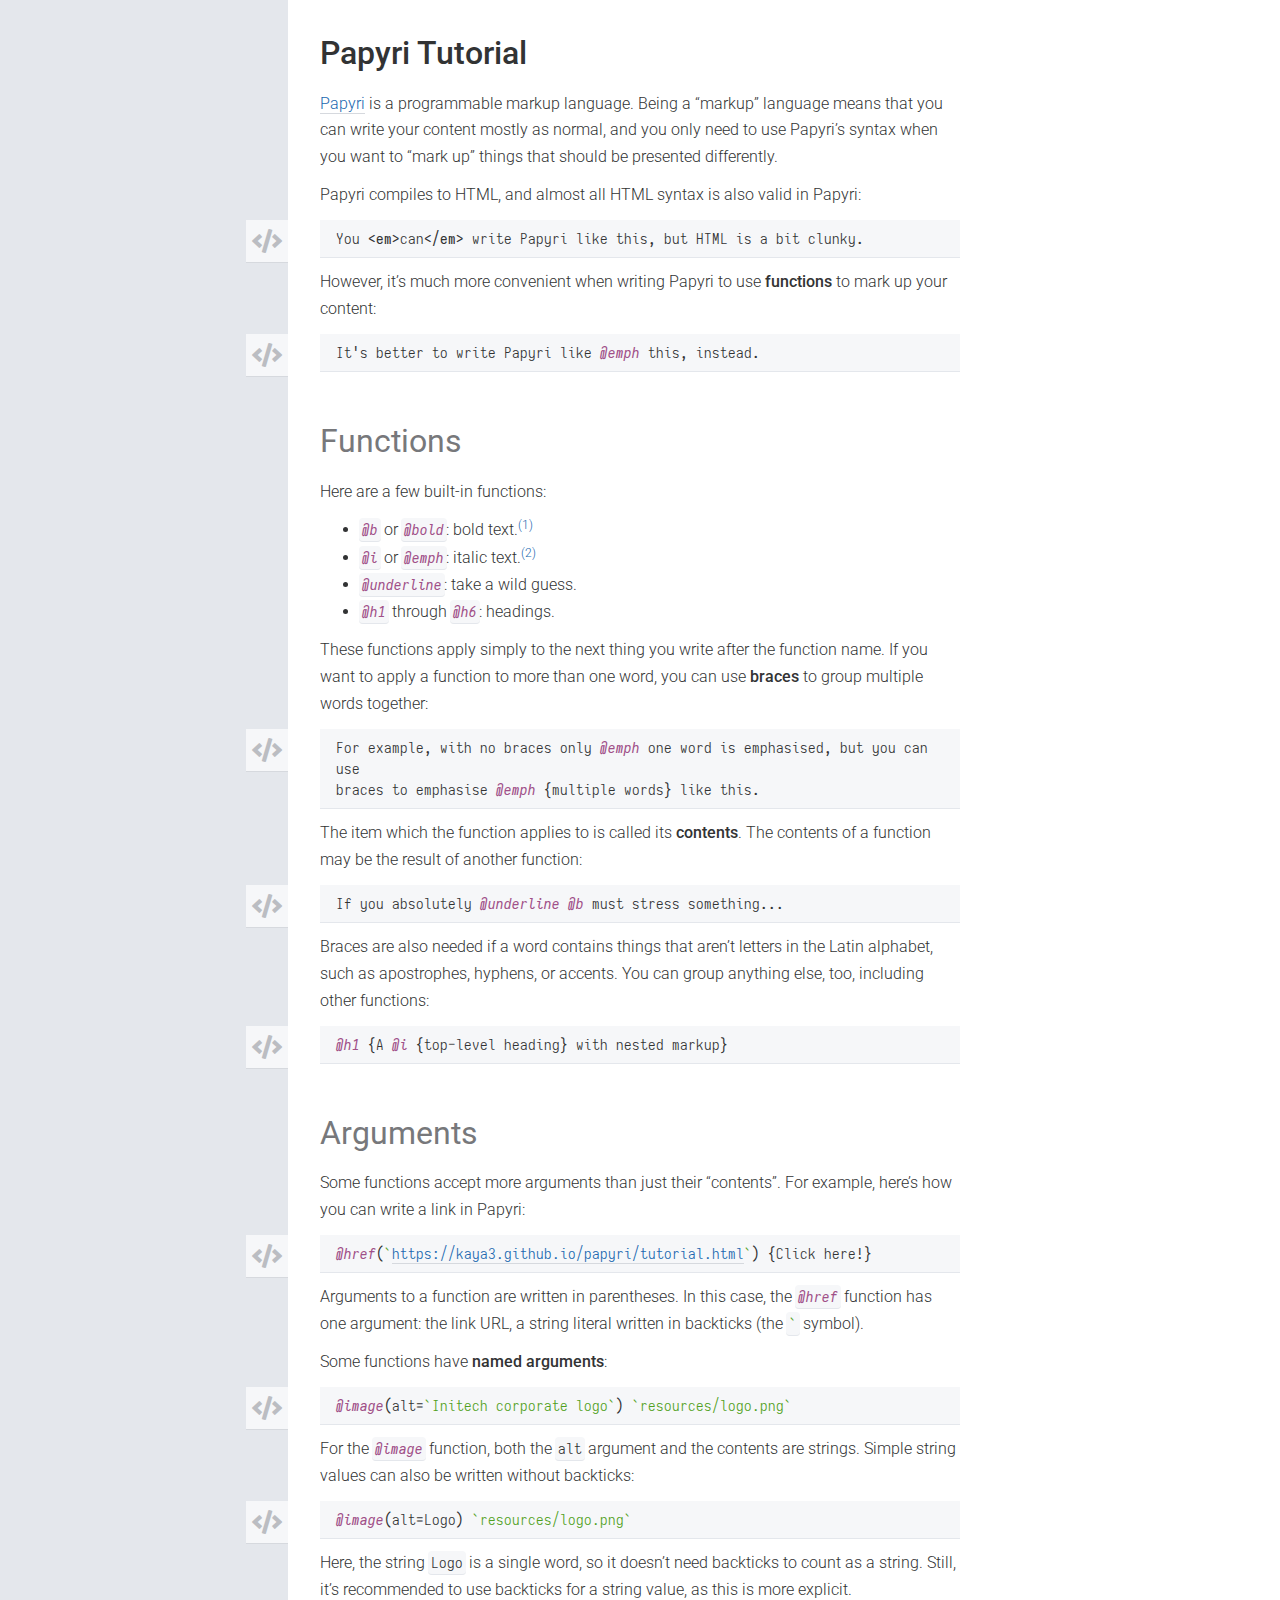
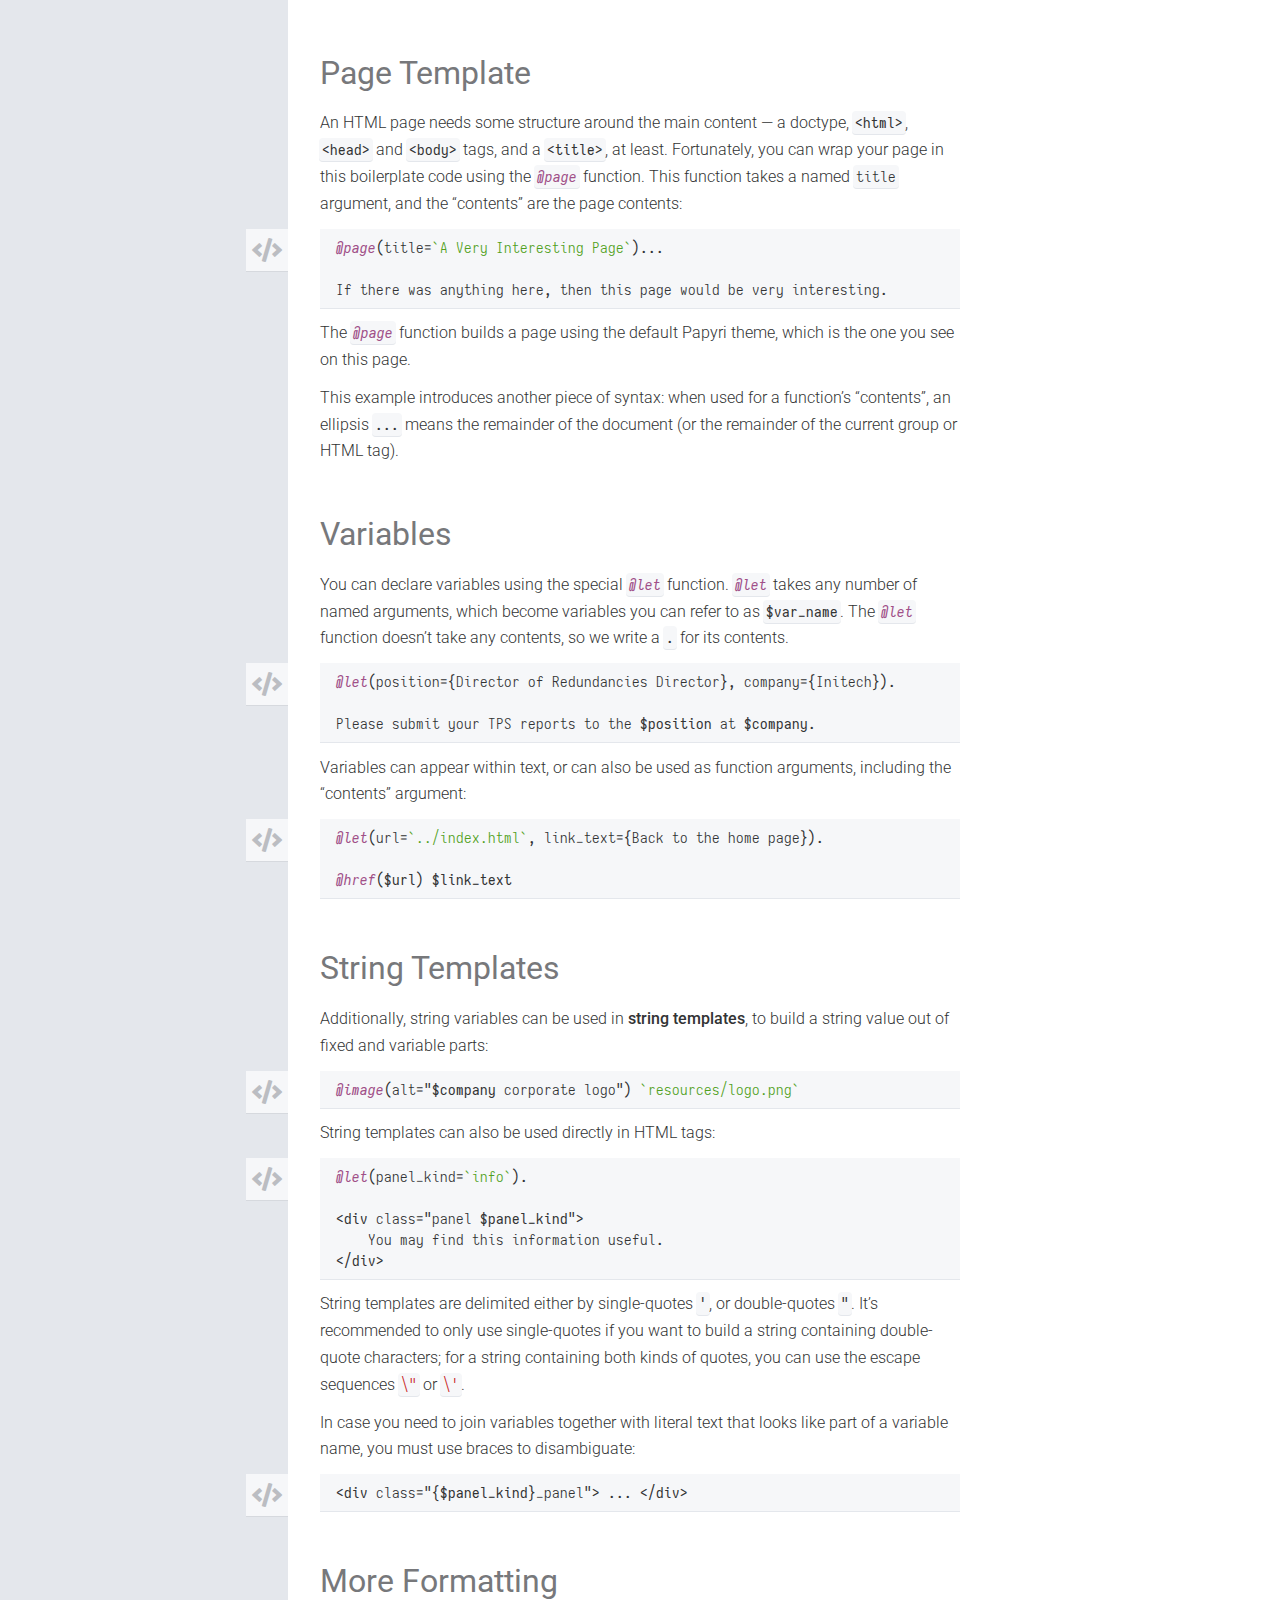
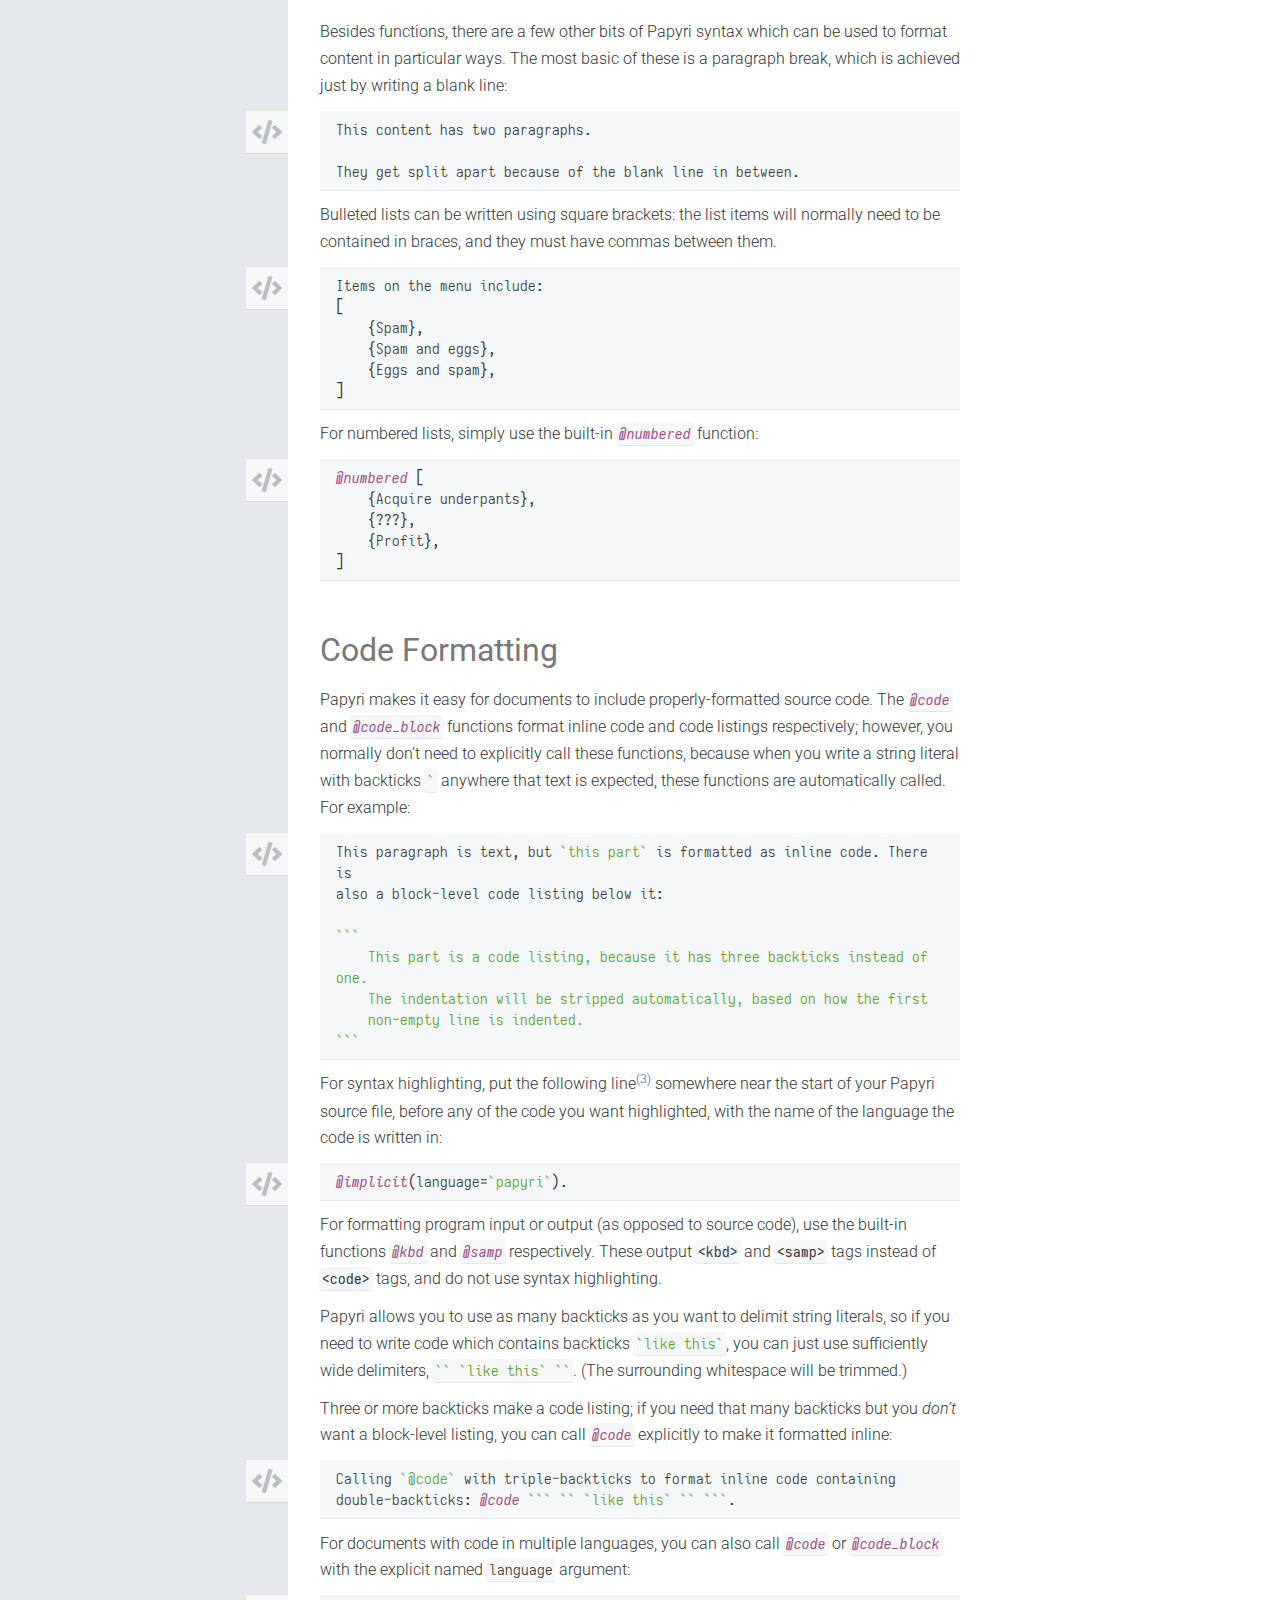
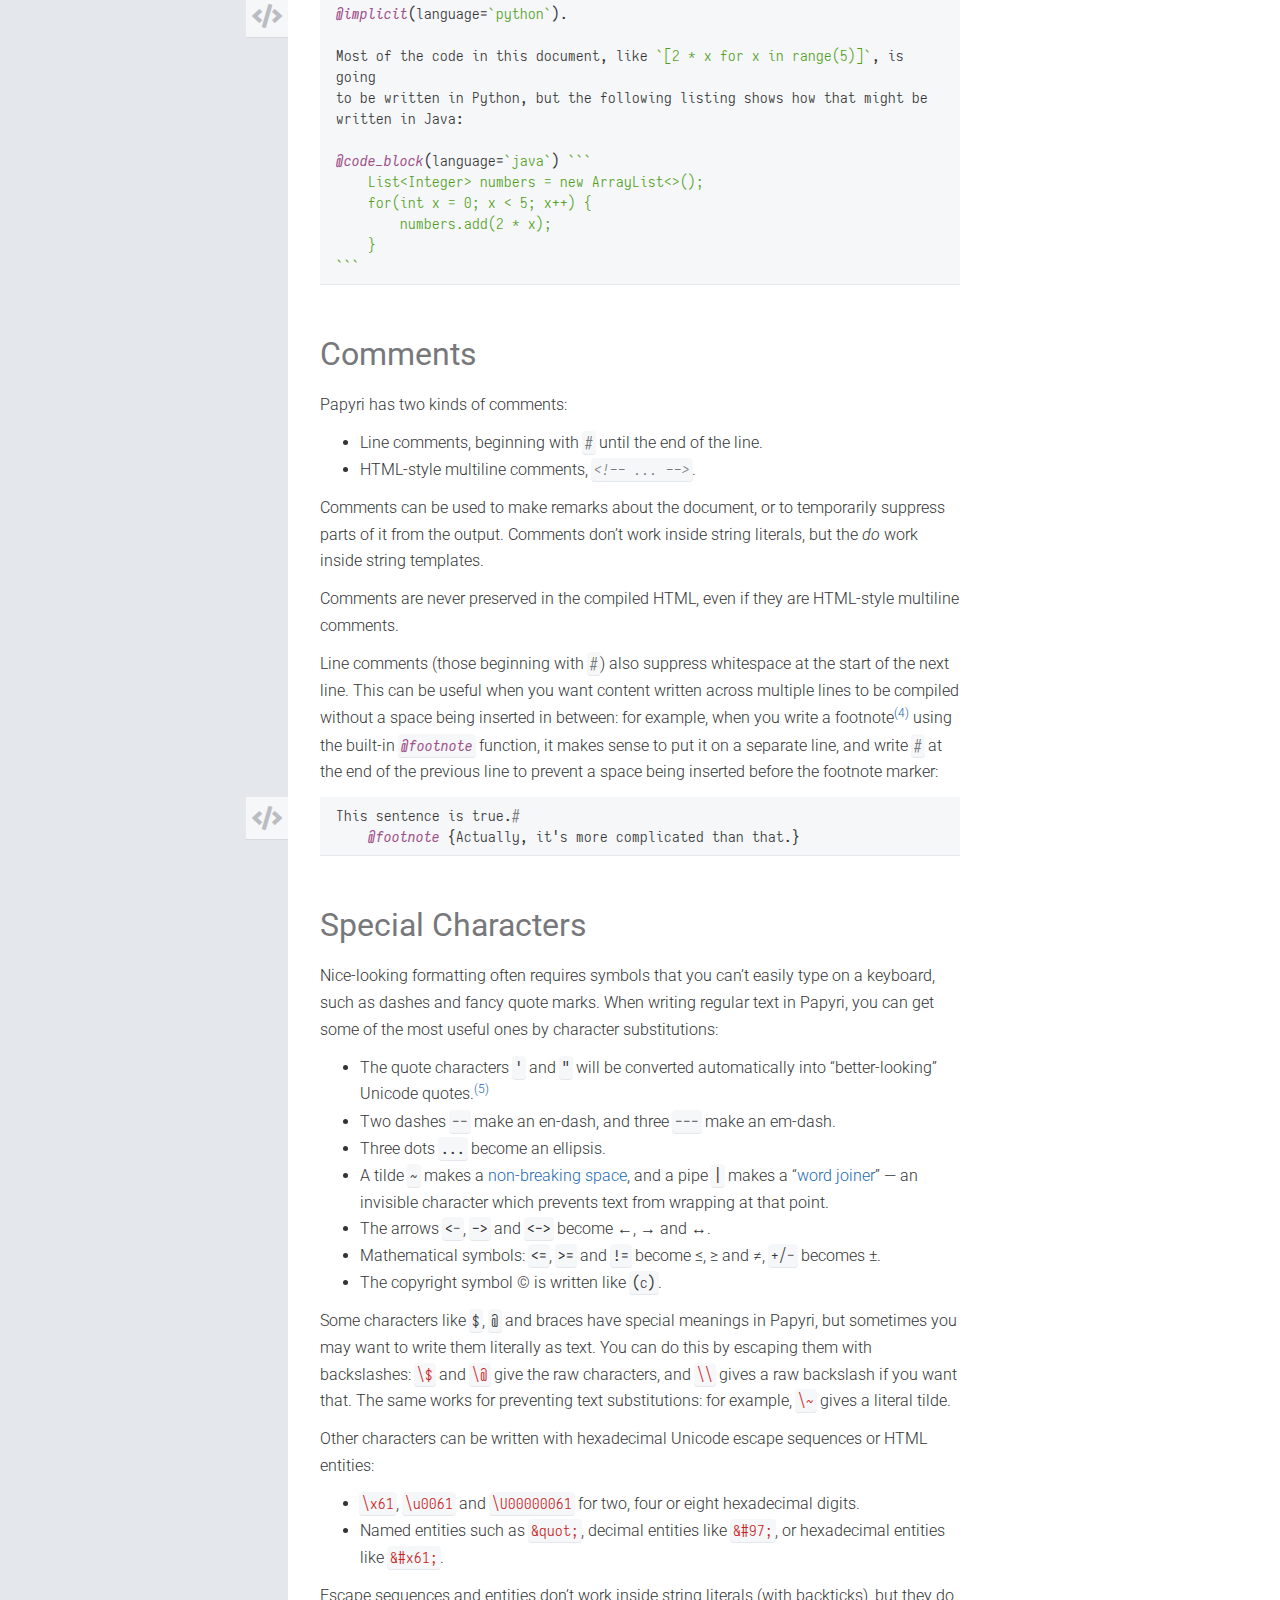
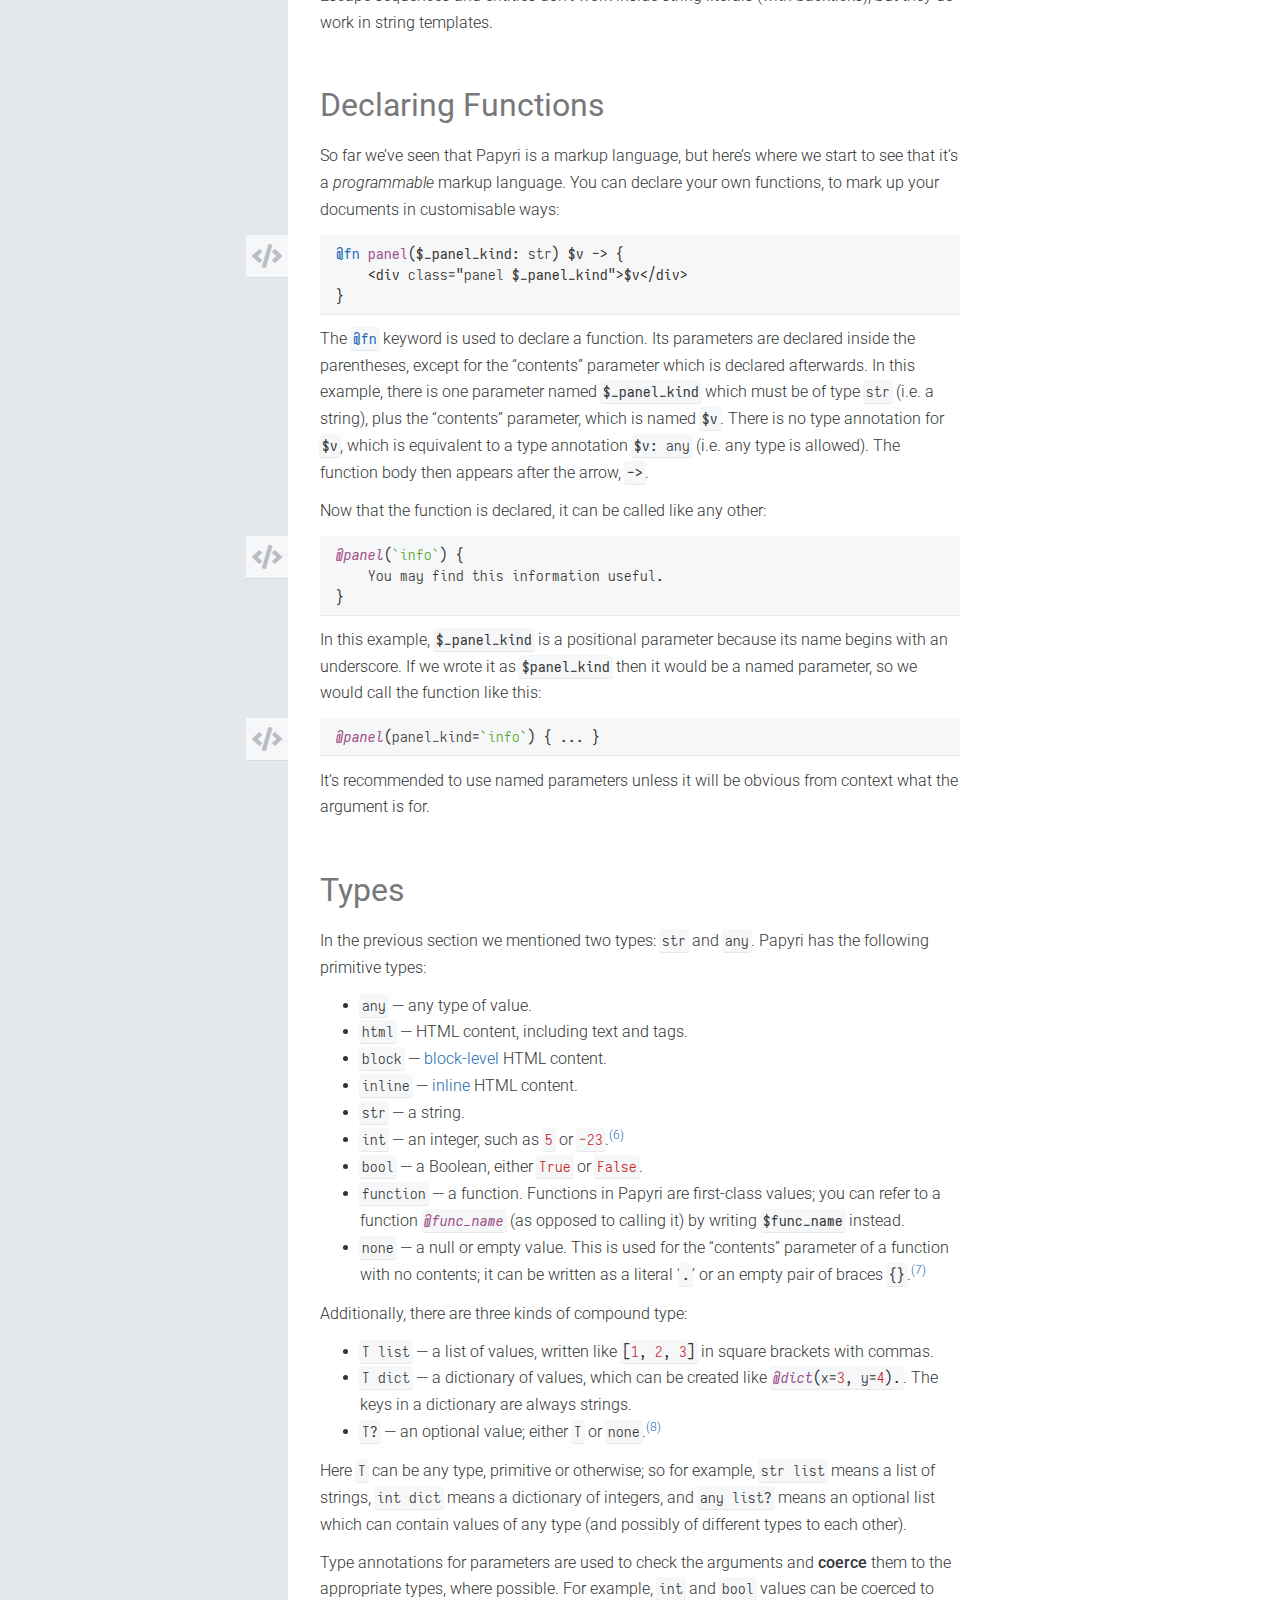
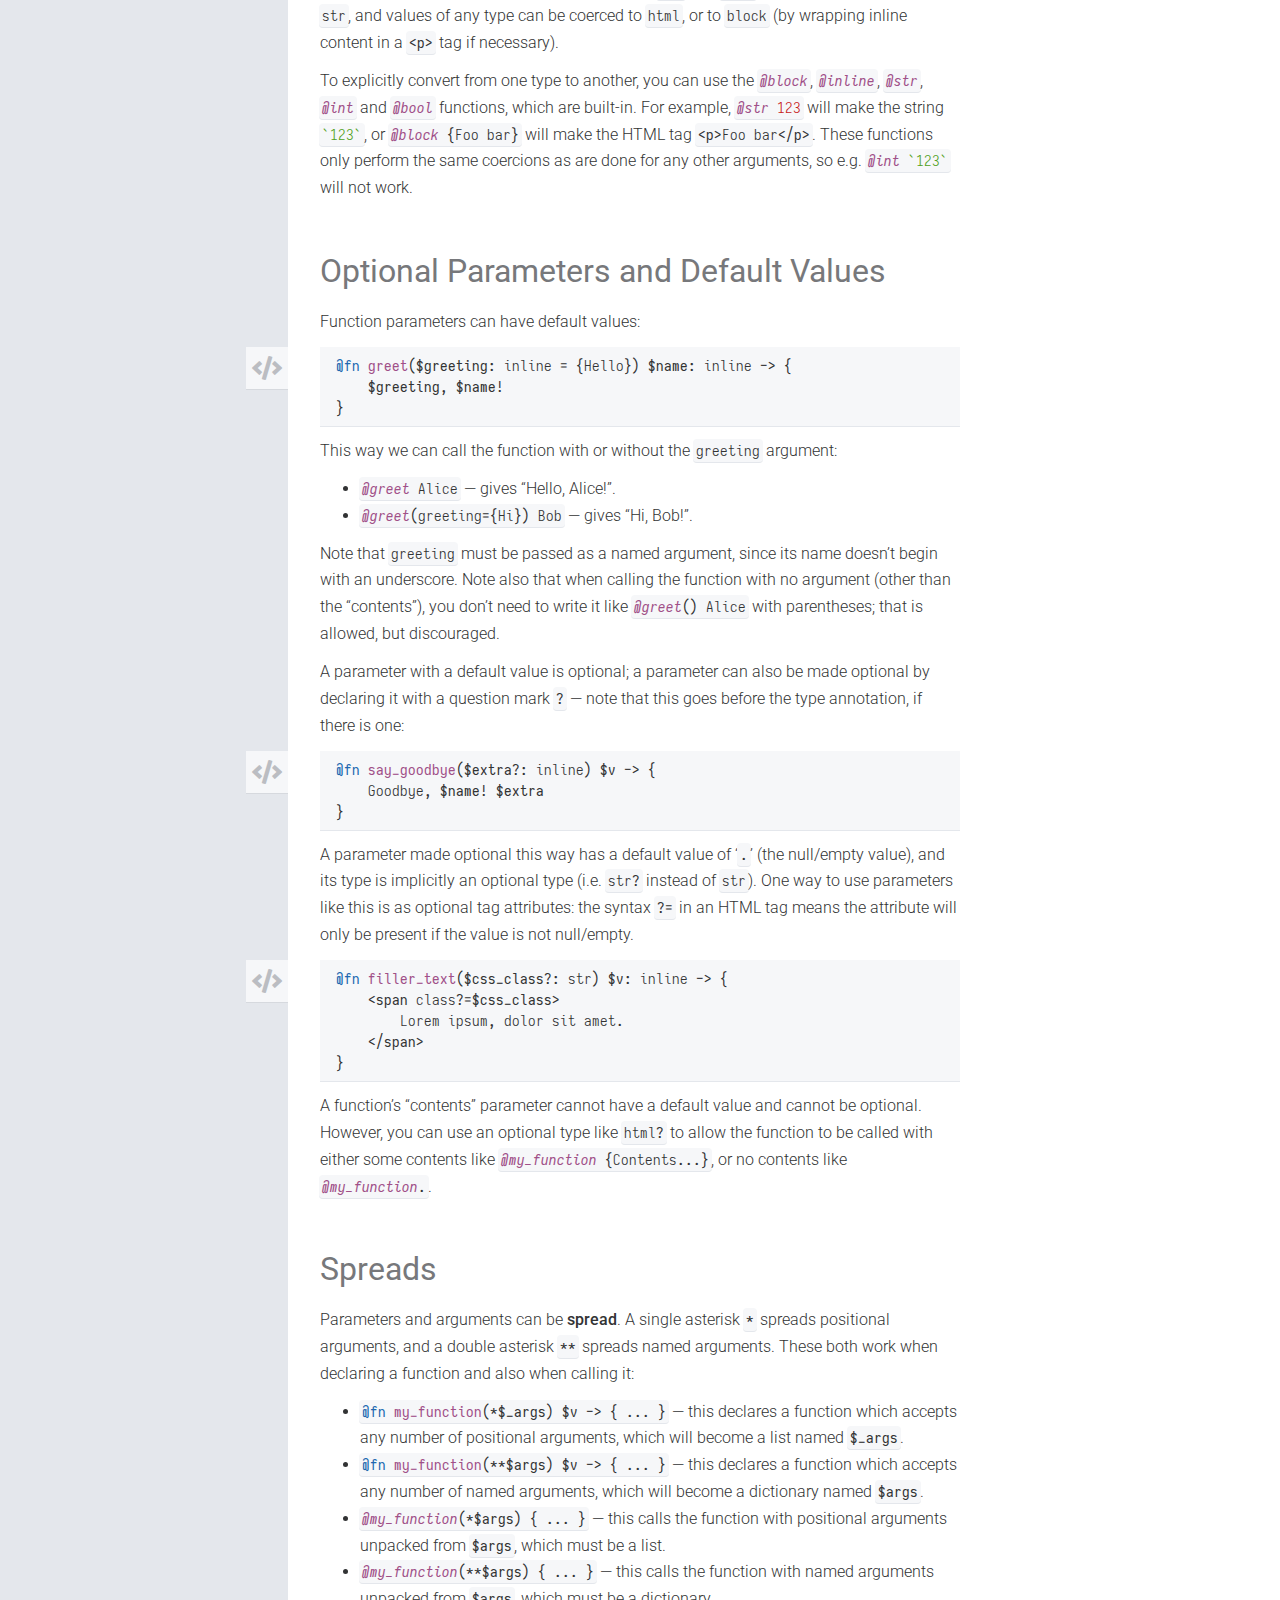
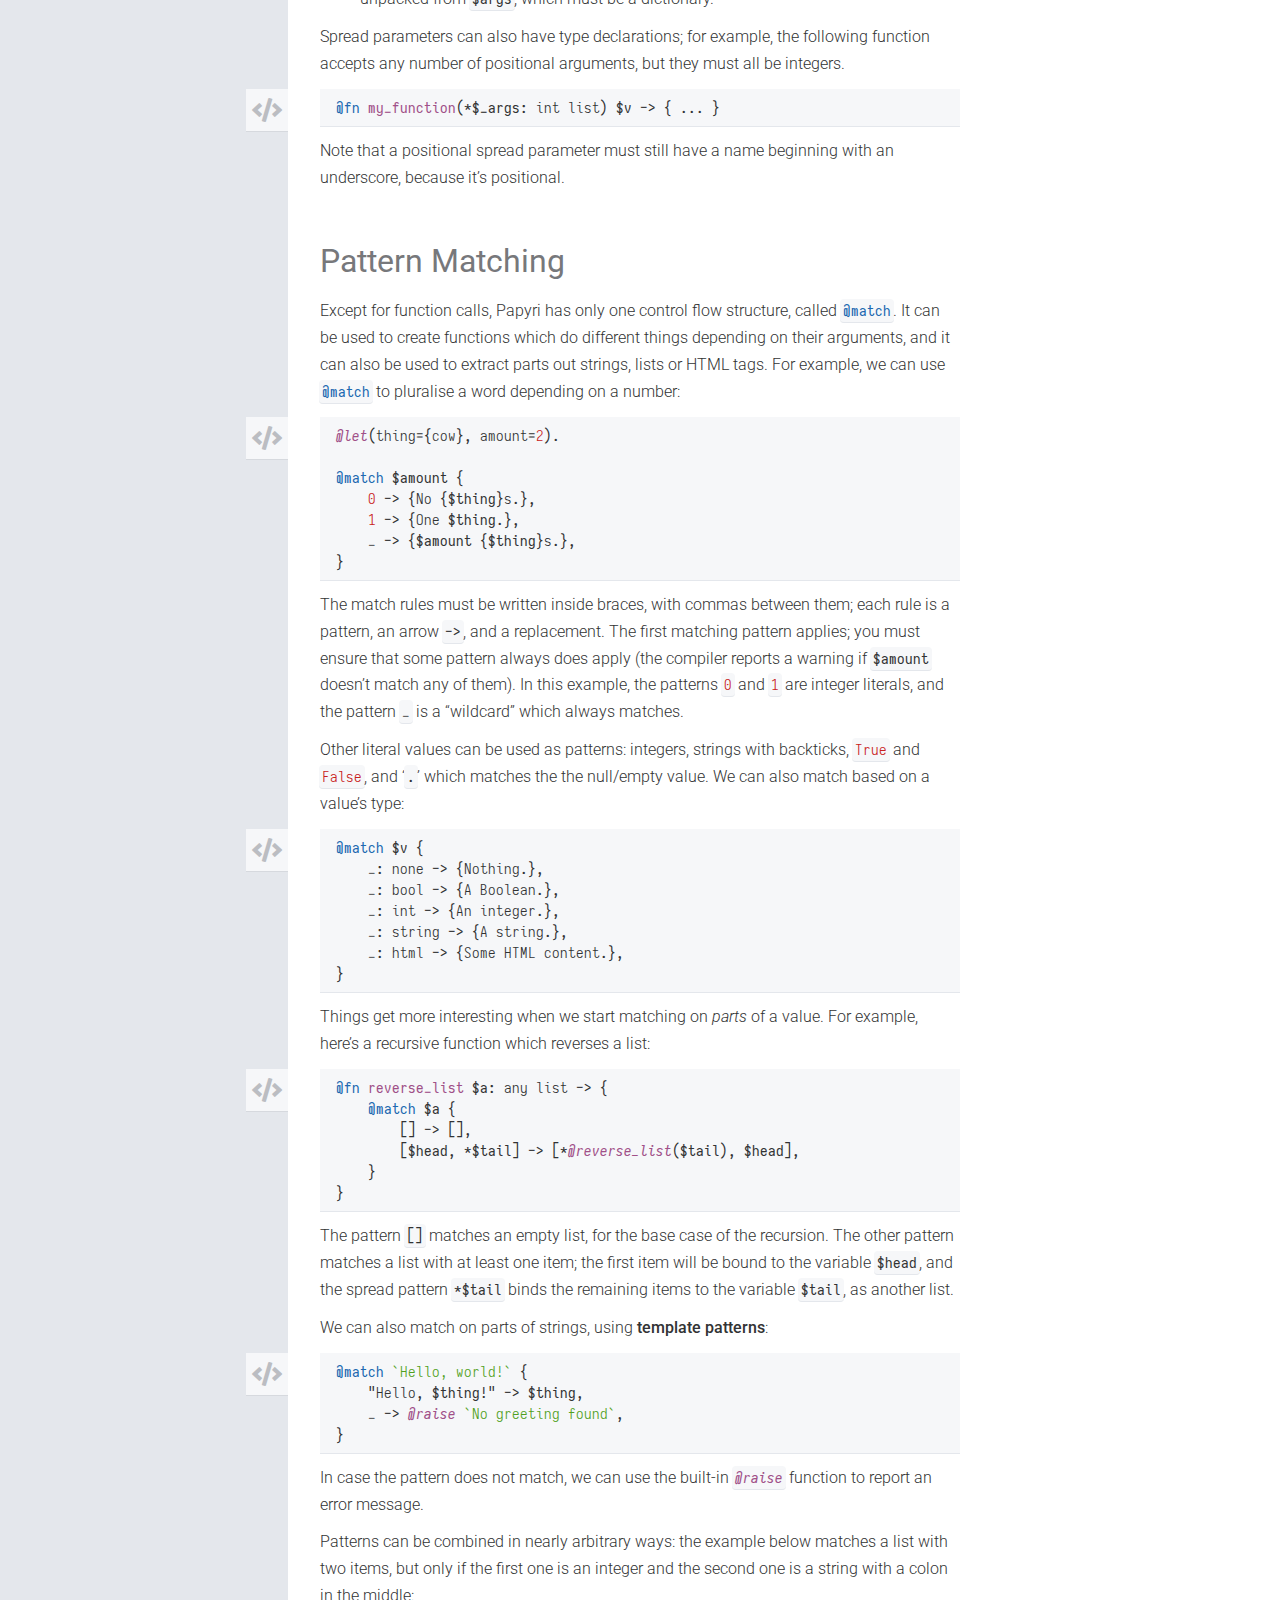
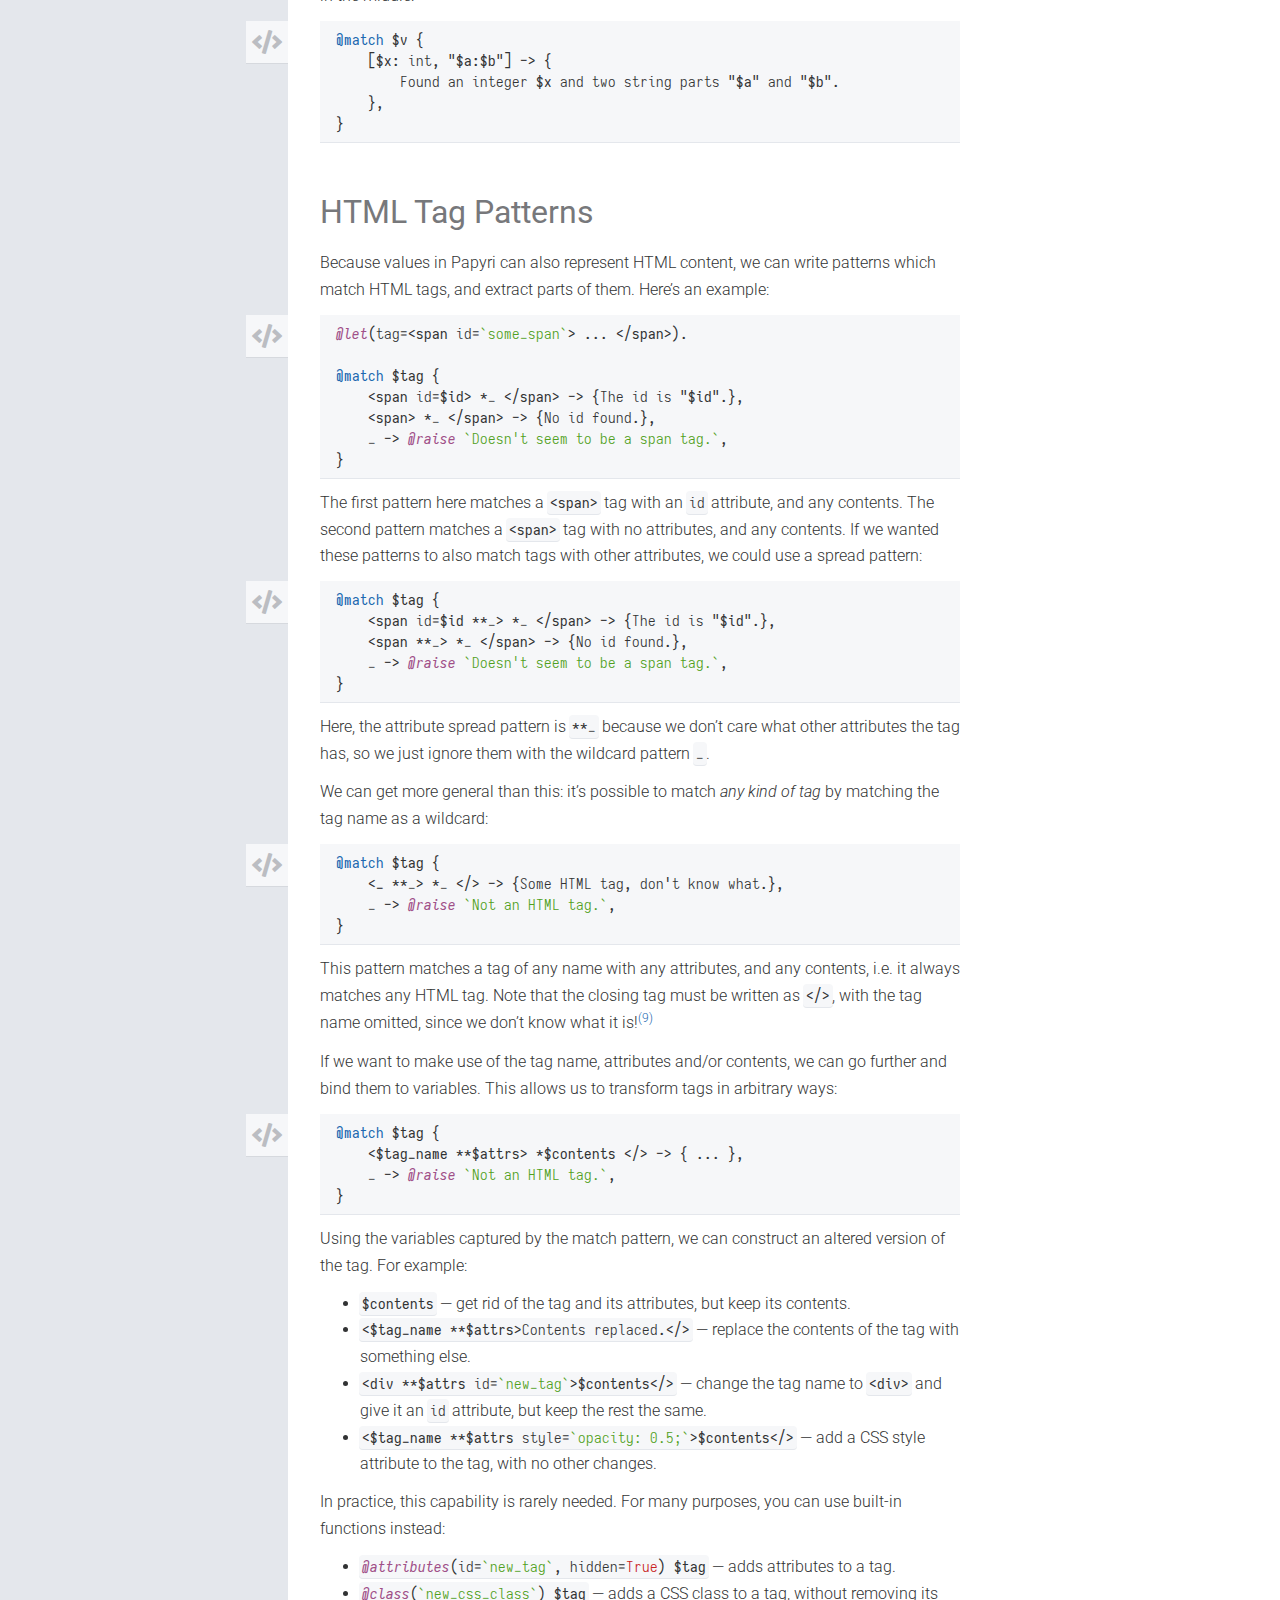
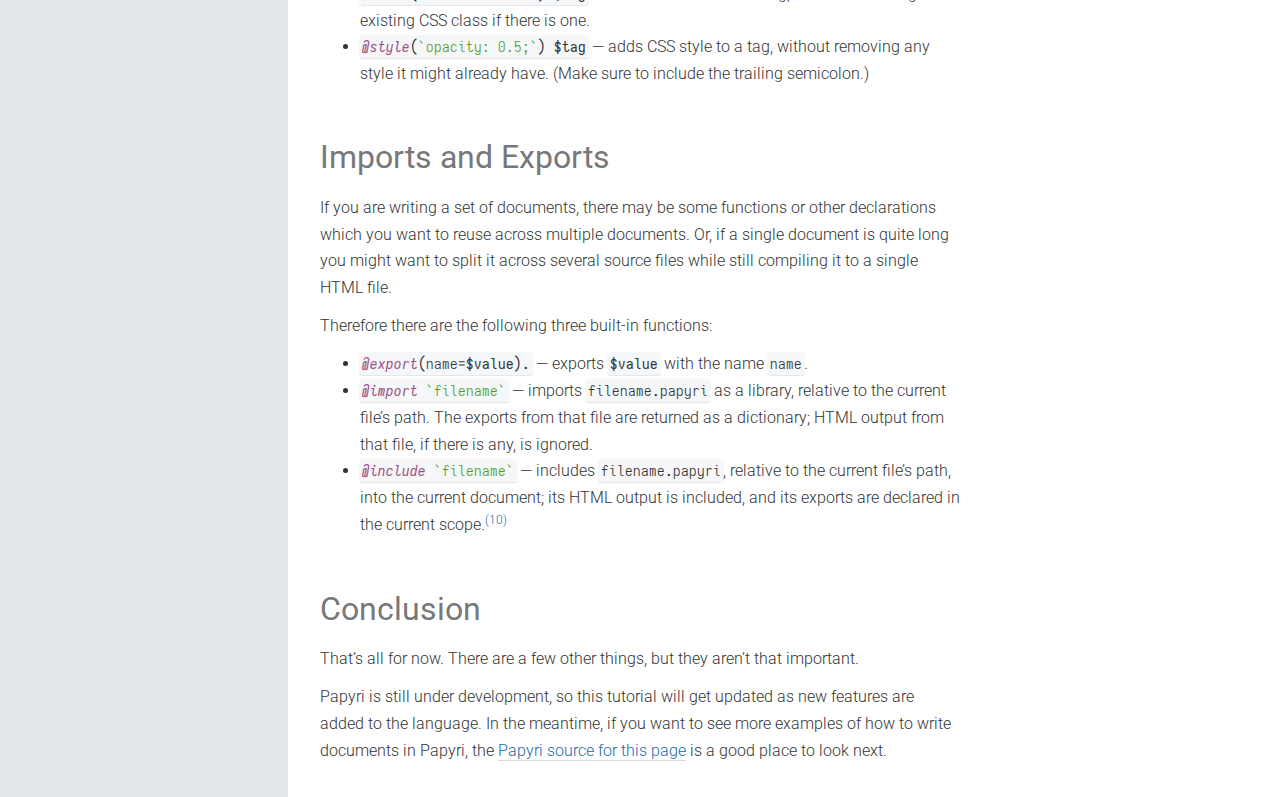
==== commit c6e079e6: "Update for version 0.6.0" ====
--- a/tutorial.html
+++ b/tutorial.html
@@ -114,21 +114,21 @@
 </code></pre><h2>HTML Tag Patterns</h2><p>Because values in Papyri can also represent HTML content, we can write patterns which match HTML tags, and extract parts of them. Here’s an example:</p><p><a class="anchor"><span class="anchor-root"><span class="anchor-icon"><i class="fas fa-code"></i></span></span></a></p><pre class="panel listing"><code class="syntax-highlight lang-papyri"><span class="line" data-line-no="1"><span class="decorator">@let</span><span class="lparen" data-paren-no="1">(</span>tag<span class="op">=&lt;</span><span class="name">span</span> id<span class="op">=</span><span class="string">`some_span`</span><span class="op">&gt;</span> <span class="op">...</span> <span class="op">&lt;/span&gt;</span><span class="rparen" data-paren-no="1">)</span><span class="op">.</span></span>
 <span class="line" data-line-no="2"></span>
 <span class="line" data-line-no="3"><span class="keyword">@match</span> <span class="name">$tag</span> <span class="lparen" data-paren-no="2">{</span></span>
-<span class="line" data-line-no="4">    <span class="op">&lt;</span><span class="name">span</span> id<span class="op">=</span><span class="name">$id</span><span class="op">&gt;</span> _ <span class="op">&lt;/span&gt;</span> <span class="op">-&gt;</span> <span class="lparen" data-paren-no="3">{</span>The id is <span class="op">"</span><span class="name">$id</span><span class="op">".</span><span class="rparen" data-paren-no="3">}</span><span class="op">,</span></span>
-<span class="line" data-line-no="5">    <span class="op">&lt;</span><span class="name">span</span><span class="op">&gt;</span> _ <span class="op">&lt;/span&gt;</span> <span class="op">-&gt;</span> <span class="lparen" data-paren-no="4">{</span>No id found<span class="op">.</span><span class="rparen" data-paren-no="4">}</span><span class="op">,</span></span>
+<span class="line" data-line-no="4">    <span class="op">&lt;</span><span class="name">span</span> id<span class="op">=</span><span class="name">$id</span><span class="op">&gt;</span> <span class="op">*</span>_ <span class="op">&lt;/span&gt;</span> <span class="op">-&gt;</span> <span class="lparen" data-paren-no="3">{</span>The id is <span class="op">"</span><span class="name">$id</span><span class="op">".</span><span class="rparen" data-paren-no="3">}</span><span class="op">,</span></span>
+<span class="line" data-line-no="5">    <span class="op">&lt;</span><span class="name">span</span><span class="op">&gt;</span> <span class="op">*</span>_ <span class="op">&lt;/span&gt;</span> <span class="op">-&gt;</span> <span class="lparen" data-paren-no="4">{</span>No id found<span class="op">.</span><span class="rparen" data-paren-no="4">}</span><span class="op">,</span></span>
 <span class="line" data-line-no="6">    _ <span class="op">-&gt;</span> <span class="decorator">@raise</span> <span class="string">`Doesn't seem to be a span tag.`</span><span class="op">,</span></span>
 <span class="line" data-line-no="7"><span class="rparen" data-paren-no="2">}</span></span>
 </code></pre><p>The first pattern here matches a <code class="syntax-highlight lang-papyri"><span class="op">&lt;</span><span class="name">span</span><span class="op">&gt;</span></code> tag with an <code class="syntax-highlight lang-papyri">id</code> attribute, and any contents. The second pattern matches a <code class="syntax-highlight lang-papyri"><span class="op">&lt;</span><span class="name">span</span><span class="op">&gt;</span></code> tag with no attributes, and any contents. If we wanted these patterns to also match tags with other attributes, we could use a spread pattern:</p><p><a class="anchor"><span class="anchor-root"><span class="anchor-icon"><i class="fas fa-code"></i></span></span></a></p><pre class="panel listing"><code class="syntax-highlight lang-papyri"><span class="line" data-line-no="1"><span class="keyword">@match</span> <span class="name">$tag</span> <span class="lparen" data-paren-no="1">{</span></span>
-<span class="line" data-line-no="2">    <span class="op">&lt;</span><span class="name">span</span> id<span class="op">=</span><span class="name">$id</span> <span class="op">**</span>_<span class="op">&gt;</span> _ <span class="op">&lt;/span&gt;</span> <span class="op">-&gt;</span> <span class="lparen" data-paren-no="2">{</span>The id is <span class="op">"</span><span class="name">$id</span><span class="op">".</span><span class="rparen" data-paren-no="2">}</span><span class="op">,</span></span>
-<span class="line" data-line-no="3">    <span class="op">&lt;</span><span class="name">span</span> <span class="op">**</span>_<span class="op">&gt;</span> _ <span class="op">&lt;/span&gt;</span> <span class="op">-&gt;</span> <span class="lparen" data-paren-no="3">{</span>No id found<span class="op">.</span><span class="rparen" data-paren-no="3">}</span><span class="op">,</span></span>
+<span class="line" data-line-no="2">    <span class="op">&lt;</span><span class="name">span</span> id<span class="op">=</span><span class="name">$id</span> <span class="op">**</span>_<span class="op">&gt;</span> <span class="op">*</span>_ <span class="op">&lt;/span&gt;</span> <span class="op">-&gt;</span> <span class="lparen" data-paren-no="2">{</span>The id is <span class="op">"</span><span class="name">$id</span><span class="op">".</span><span class="rparen" data-paren-no="2">}</span><span class="op">,</span></span>
+<span class="line" data-line-no="3">    <span class="op">&lt;</span><span class="name">span</span> <span class="op">**</span>_<span class="op">&gt;</span> <span class="op">*</span>_ <span class="op">&lt;/span&gt;</span> <span class="op">-&gt;</span> <span class="lparen" data-paren-no="3">{</span>No id found<span class="op">.</span><span class="rparen" data-paren-no="3">}</span><span class="op">,</span></span>
 <span class="line" data-line-no="4">    _ <span class="op">-&gt;</span> <span class="decorator">@raise</span> <span class="string">`Doesn't seem to be a span tag.`</span><span class="op">,</span></span>
 <span class="line" data-line-no="5"><span class="rparen" data-paren-no="1">}</span></span>
-</code></pre><p>Here, the spread pattern is <code class="syntax-highlight lang-papyri"><span class="op">**</span>_</code> because we don’t care what other attributes the tag has, so we just ignore them with the wildcard pattern <code class="syntax-highlight lang-papyri">_</code>.</p><p>We can get more general than this: it’s possible to match <em>any kind of tag</em> by matching the tag name as a wildcard:</p><p><a class="anchor"><span class="anchor-root"><span class="anchor-icon"><i class="fas fa-code"></i></span></span></a></p><pre class="panel listing"><code class="syntax-highlight lang-papyri"><span class="line" data-line-no="1"><span class="keyword">@match</span> <span class="name">$tag</span> <span class="lparen" data-paren-no="1">{</span></span>
-<span class="line" data-line-no="2">    <span class="op">&lt;</span><span class="name">_</span> <span class="op">**</span>_<span class="op">&gt;</span> _ <span class="op">&lt;/&gt;</span> <span class="op">-&gt;</span> <span class="lparen" data-paren-no="2">{</span>Some HTML tag<span class="op">,</span> don<span class="op">'</span>t know what<span class="op">.</span><span class="rparen" data-paren-no="2">}</span><span class="op">,</span></span>
+</code></pre><p>Here, the attribute spread pattern is <code class="syntax-highlight lang-papyri"><span class="op">**</span>_</code> because we don’t care what other attributes the tag has, so we just ignore them with the wildcard pattern <code class="syntax-highlight lang-papyri">_</code>.</p><p>We can get more general than this: it’s possible to match <em>any kind of tag</em> by matching the tag name as a wildcard:</p><p><a class="anchor"><span class="anchor-root"><span class="anchor-icon"><i class="fas fa-code"></i></span></span></a></p><pre class="panel listing"><code class="syntax-highlight lang-papyri"><span class="line" data-line-no="1"><span class="keyword">@match</span> <span class="name">$tag</span> <span class="lparen" data-paren-no="1">{</span></span>
+<span class="line" data-line-no="2">    <span class="op">&lt;</span><span class="name">_</span> <span class="op">**</span>_<span class="op">&gt;</span> <span class="op">*</span>_ <span class="op">&lt;/&gt;</span> <span class="op">-&gt;</span> <span class="lparen" data-paren-no="2">{</span>Some HTML tag<span class="op">,</span> don<span class="op">'</span>t know what<span class="op">.</span><span class="rparen" data-paren-no="2">}</span><span class="op">,</span></span>
 <span class="line" data-line-no="3">    _ <span class="op">-&gt;</span> <span class="decorator">@raise</span> <span class="string">`Not an HTML tag.`</span><span class="op">,</span></span>
 <span class="line" data-line-no="4"><span class="rparen" data-paren-no="1">}</span></span>
 </code></pre><p>This pattern matches a tag of any name with any attributes, and any contents, i.e. it always matches any HTML tag. Note that the closing tag must be written as <code class="syntax-highlight lang-papyri"><span class="op">&lt;/&gt;</span></code>, with the tag name omitted, since we don’t know what it is!⁠<a class="footnote-ref"></a><span class="footnote panel">In this context this syntax is necessary, but the same syntax is also allowed as a shorthand for a closing tag in other contexts. For example, <code class="syntax-highlight lang-papyri"><span class="op">&lt;</span><span class="name">blockquote</span><span class="op">&gt;</span> <span class="op">...</span> <span class="op">&lt;/&gt;</span></code> is valid in Papyri. (It would not be valid in pure HTML.)</span></p><p>If we want to make use of the tag name, attributes and/or contents, we can go further and bind them to variables. This allows us to transform tags in arbitrary ways:</p><p><a class="anchor"><span class="anchor-root"><span class="anchor-icon"><i class="fas fa-code"></i></span></span></a></p><pre class="panel listing"><code class="syntax-highlight lang-papyri"><span class="line" data-line-no="1"><span class="keyword">@match</span> <span class="name">$tag</span> <span class="lparen" data-paren-no="1">{</span></span>
-<span class="line" data-line-no="2">    <span class="op">&lt;</span><span class="name">$tag_name</span> <span class="op">**</span><span class="name">$attrs</span><span class="op">&gt;</span> <span class="name">$contents</span> <span class="op">&lt;/&gt;</span> <span class="op">-&gt;</span> <span class="lparen" data-paren-no="2">{</span> <span class="op">...</span> <span class="rparen" data-paren-no="2">}</span><span class="op">,</span></span>
+<span class="line" data-line-no="2">    <span class="op">&lt;</span><span class="name">$tag_name</span> <span class="op">**</span><span class="name">$attrs</span><span class="op">&gt;</span> <span class="op">*</span><span class="name">$contents</span> <span class="op">&lt;/&gt;</span> <span class="op">-&gt;</span> <span class="lparen" data-paren-no="2">{</span> <span class="op">...</span> <span class="rparen" data-paren-no="2">}</span><span class="op">,</span></span>
 <span class="line" data-line-no="3">    _ <span class="op">-&gt;</span> <span class="decorator">@raise</span> <span class="string">`Not an HTML tag.`</span><span class="op">,</span></span>
 <span class="line" data-line-no="4"><span class="rparen" data-paren-no="1">}</span></span>
 </code></pre><p>Using the variables captured by the match pattern, we can construct an altered version of the tag. For example:</p><ul><li><code class="syntax-highlight lang-papyri"><span class="name">$contents</span></code> — get rid of the tag and its attributes, but keep its contents.</li><li><code class="syntax-highlight lang-papyri"><span class="op">&lt;</span><span class="name">$tag_name</span> <span class="op">**</span><span class="name">$attrs</span><span class="op">&gt;</span>Contents replaced<span class="op">.&lt;/&gt;</span></code> — replace the contents of the tag with something else.</li><li><code class="syntax-highlight lang-papyri"><span class="op">&lt;</span><span class="name">div</span> <span class="op">**</span><span class="name">$attrs</span> id<span class="op">=</span><span class="string">`new_tag`</span><span class="op">&gt;</span><span class="name">$contents</span><span class="op">&lt;/&gt;</span></code> — change the tag name to <code class="syntax-highlight lang-papyri"><span class="op">&lt;</span><span class="name">div</span><span class="op">&gt;</span></code> and give it an <code class="syntax-highlight lang-papyri">id</code> attribute, but keep the rest the same.</li><li><code class="syntax-highlight lang-papyri"><span class="op">&lt;</span><span class="name">$tag_name</span> <span class="op">**</span><span class="name">$attrs</span> style<span class="op">=</span><span class="string">`opacity: 0.5;`</span><span class="op">&gt;</span><span class="name">$contents</span><span class="op">&lt;/&gt;</span></code> — add a CSS style attribute to the tag, with no other changes.</li></ul><p>In practice, this capability is rarely needed. For many purposes, you can use built-in functions instead:</p><ul><li><code class="syntax-highlight lang-papyri"><span class="decorator">@attributes</span><span class="lparen" data-paren-no="1">(</span>id<span class="op">=</span><span class="string">`new_tag`</span><span class="op">,</span> hidden<span class="op">=</span><span class="keyword-literal">True</span><span class="rparen" data-paren-no="1">)</span> <span class="name">$tag</span></code> — adds attributes to a tag.</li><li><code class="syntax-highlight lang-papyri"><span class="decorator">@class</span><span class="lparen" data-paren-no="1">(</span><span class="string">`new_css_class`</span><span class="rparen" data-paren-no="1">)</span> <span class="name">$tag</span></code> — adds a CSS class to a tag, without removing its existing CSS class if there is one.</li><li><code class="syntax-highlight lang-papyri"><span class="decorator">@style</span><span class="lparen" data-paren-no="1">(</span><span class="string">`opacity: 0.5;`</span><span class="rparen" data-paren-no="1">)</span> <span class="name">$tag</span></code> — adds CSS style to a tag, without removing any style it might already have. (Make sure to include the trailing semicolon.)</li></ul><h2>Imports and Exports</h2><p>If you are writing a set of documents, there may be some functions or other declarations which you want to reuse across multiple documents. Or, if a single document is quite long you might want to split it across several source files while still compiling it to a single HTML file.</p><p>Therefore there are the following three built-in functions:</p><ul><li><code class="syntax-highlight lang-papyri"><span class="decorator">@export</span><span class="lparen" data-paren-no="1">(</span>name<span class="op">=</span><span class="name">$value</span><span class="rparen" data-paren-no="1">)</span><span class="op">.</span></code> — exports <code class="syntax-highlight lang-papyri"><span class="name">$value</span></code> with the name <code class="syntax-highlight lang-papyri">name</code>.</li><li><code class="syntax-highlight lang-papyri"><span class="decorator">@import</span> <span class="string">`filename`</span></code> — imports <code class="syntax-highlight lang-papyri">filename<span class="op">.</span>papyri</code> as a library, relative to the current file’s path. The exports from that file are returned as a dictionary; HTML output from that file, if there is any, is ignored.</li><li><code class="syntax-highlight lang-papyri"><span class="decorator">@include</span> <span class="string">`filename`</span></code> — includes <code class="syntax-highlight lang-papyri">filename<span class="op">.</span>papyri</code>, relative to the current file’s path, into the current document; its HTML output is included, and its exports are declared in the current scope.⁠<a class="footnote-ref"></a><span class="footnote panel">Papyri uses lexical scopes for functions and for replacements in <code class="syntax-highlight lang-papyri"><span class="keyword">@match</span></code> rules.</span></li></ul><h2>Conclusion</h2><p>That’s all for now. There are a few other things, but they aren’t that important.</p><p>Papyri is still under development, so this tutorial will get updated as new features are added to the language. In the meantime, if you want to see more examples of how to write documents in Papyri, the <a href="https://github.com/kaya3/papyri/blob/master/tutorial.papyri">Papyri source for this page</a> is a good place to look next.</p></article><script type="text/javascript" src="./papyri.js"></script></body></html>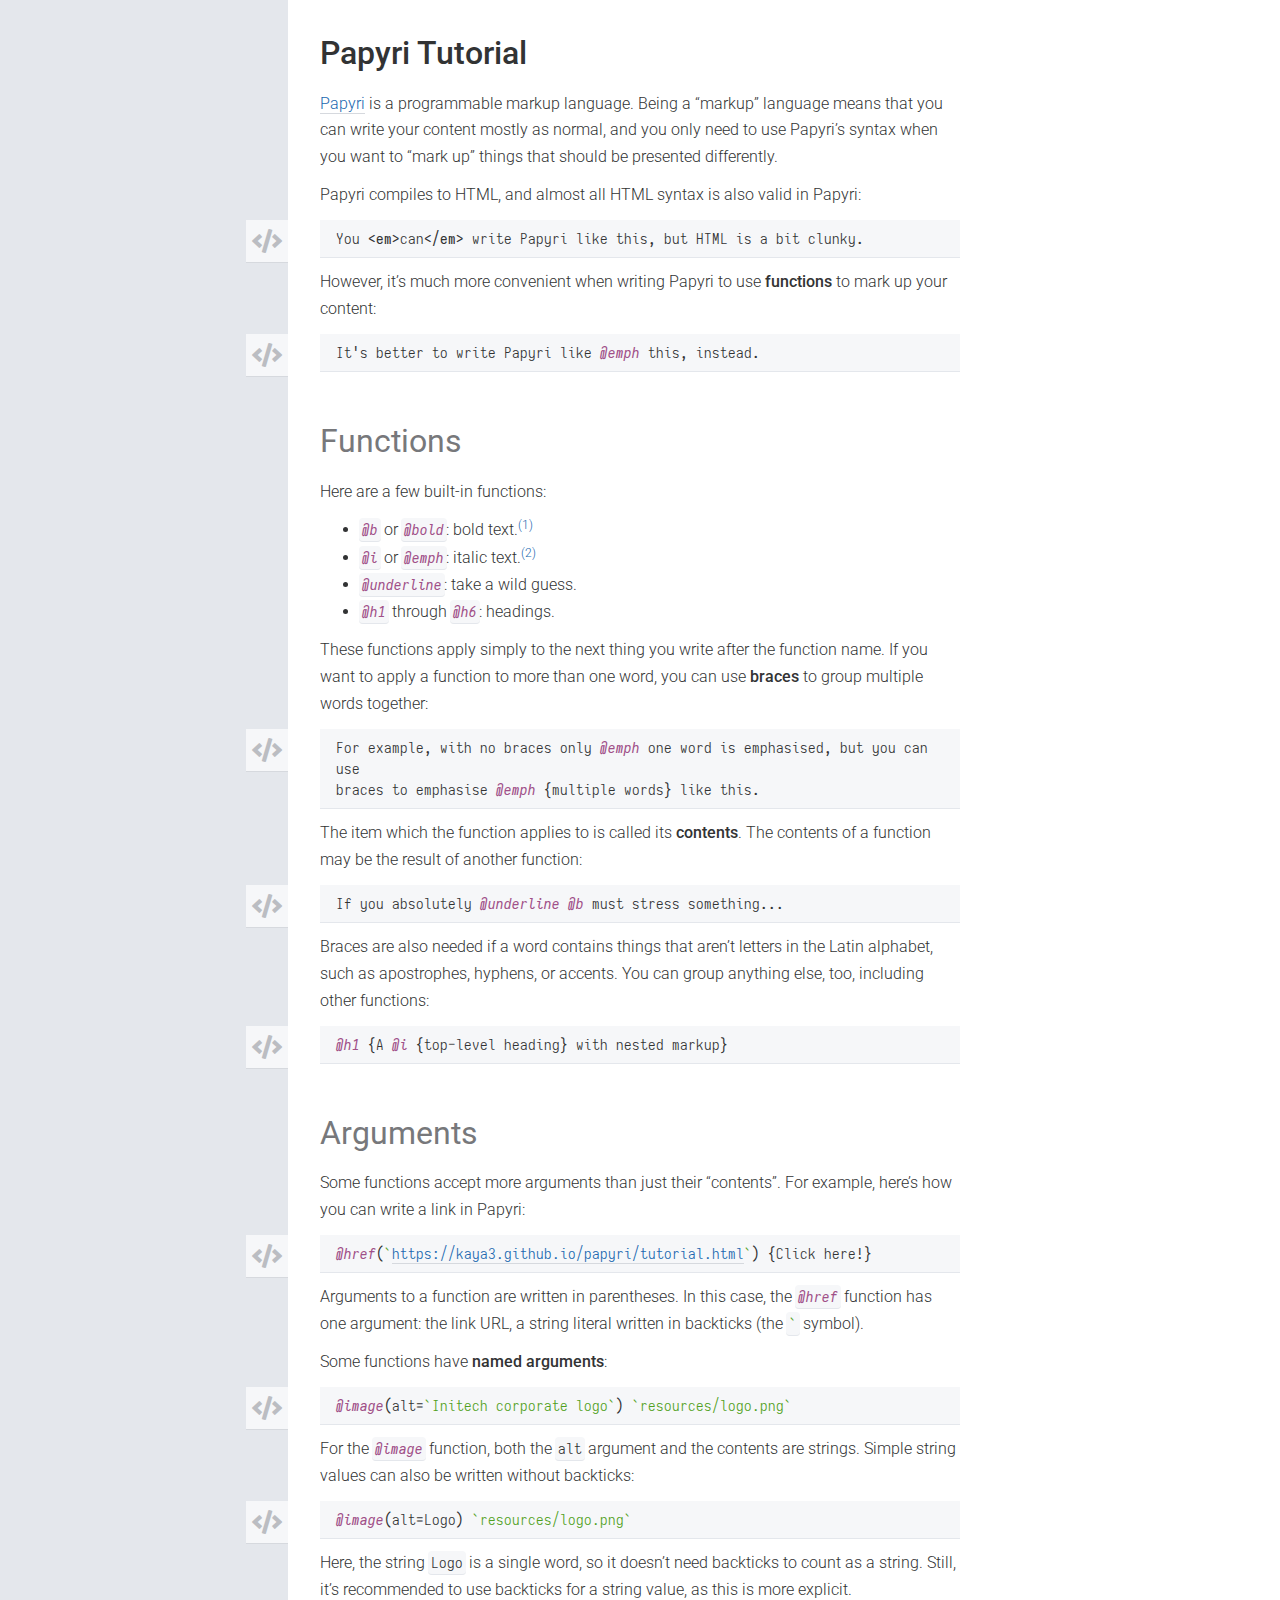
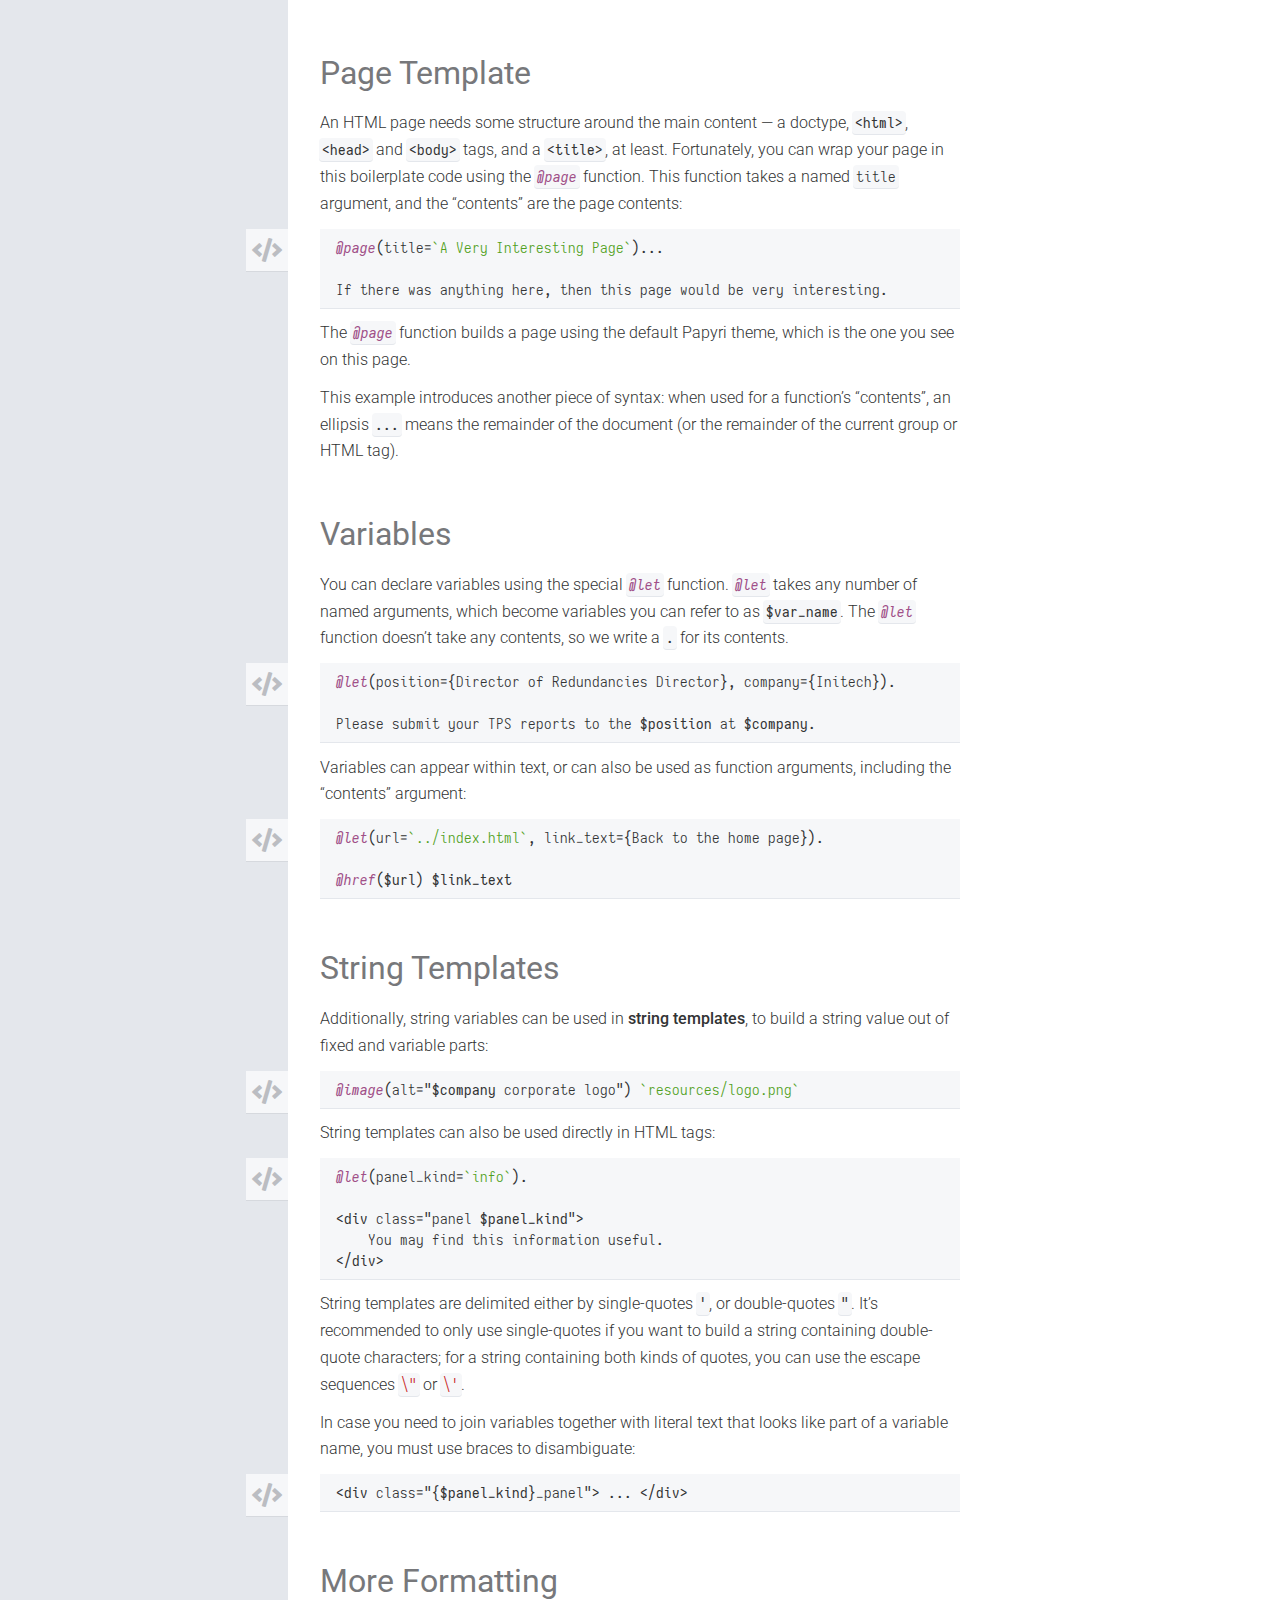
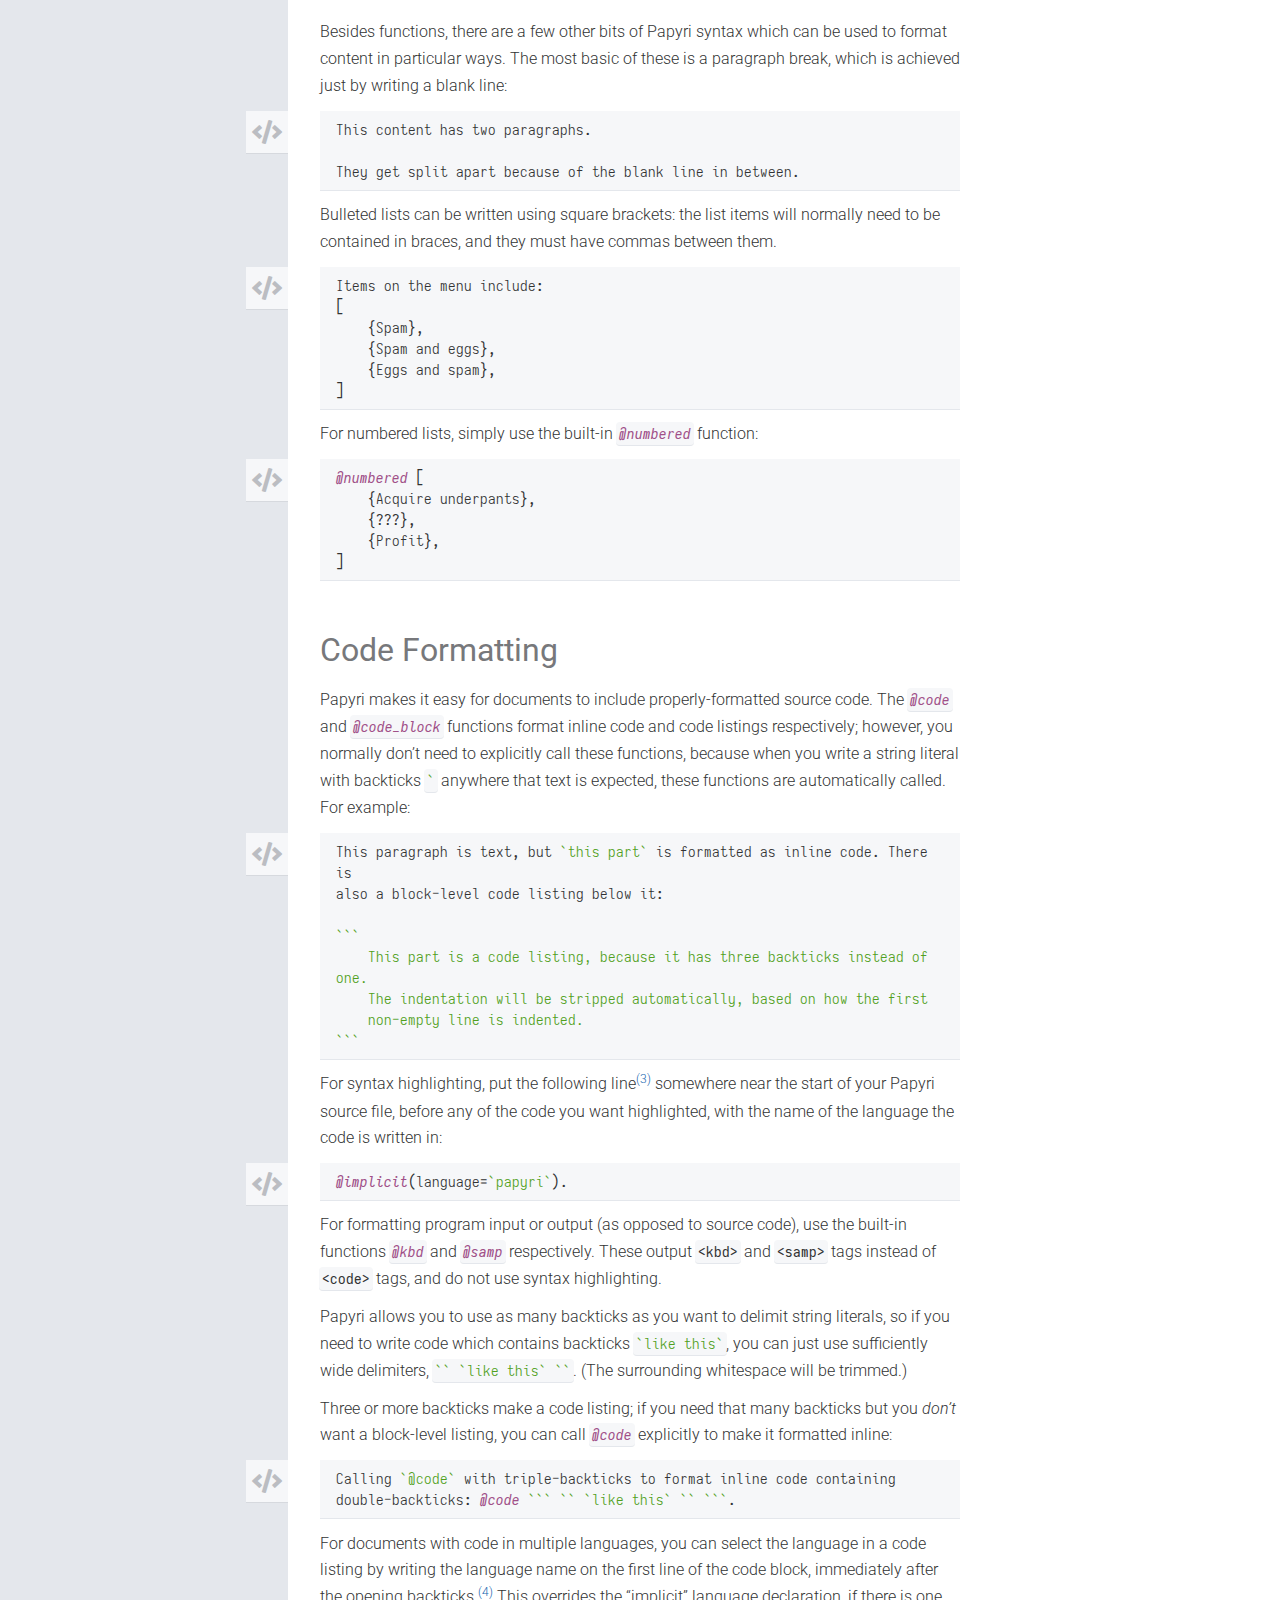
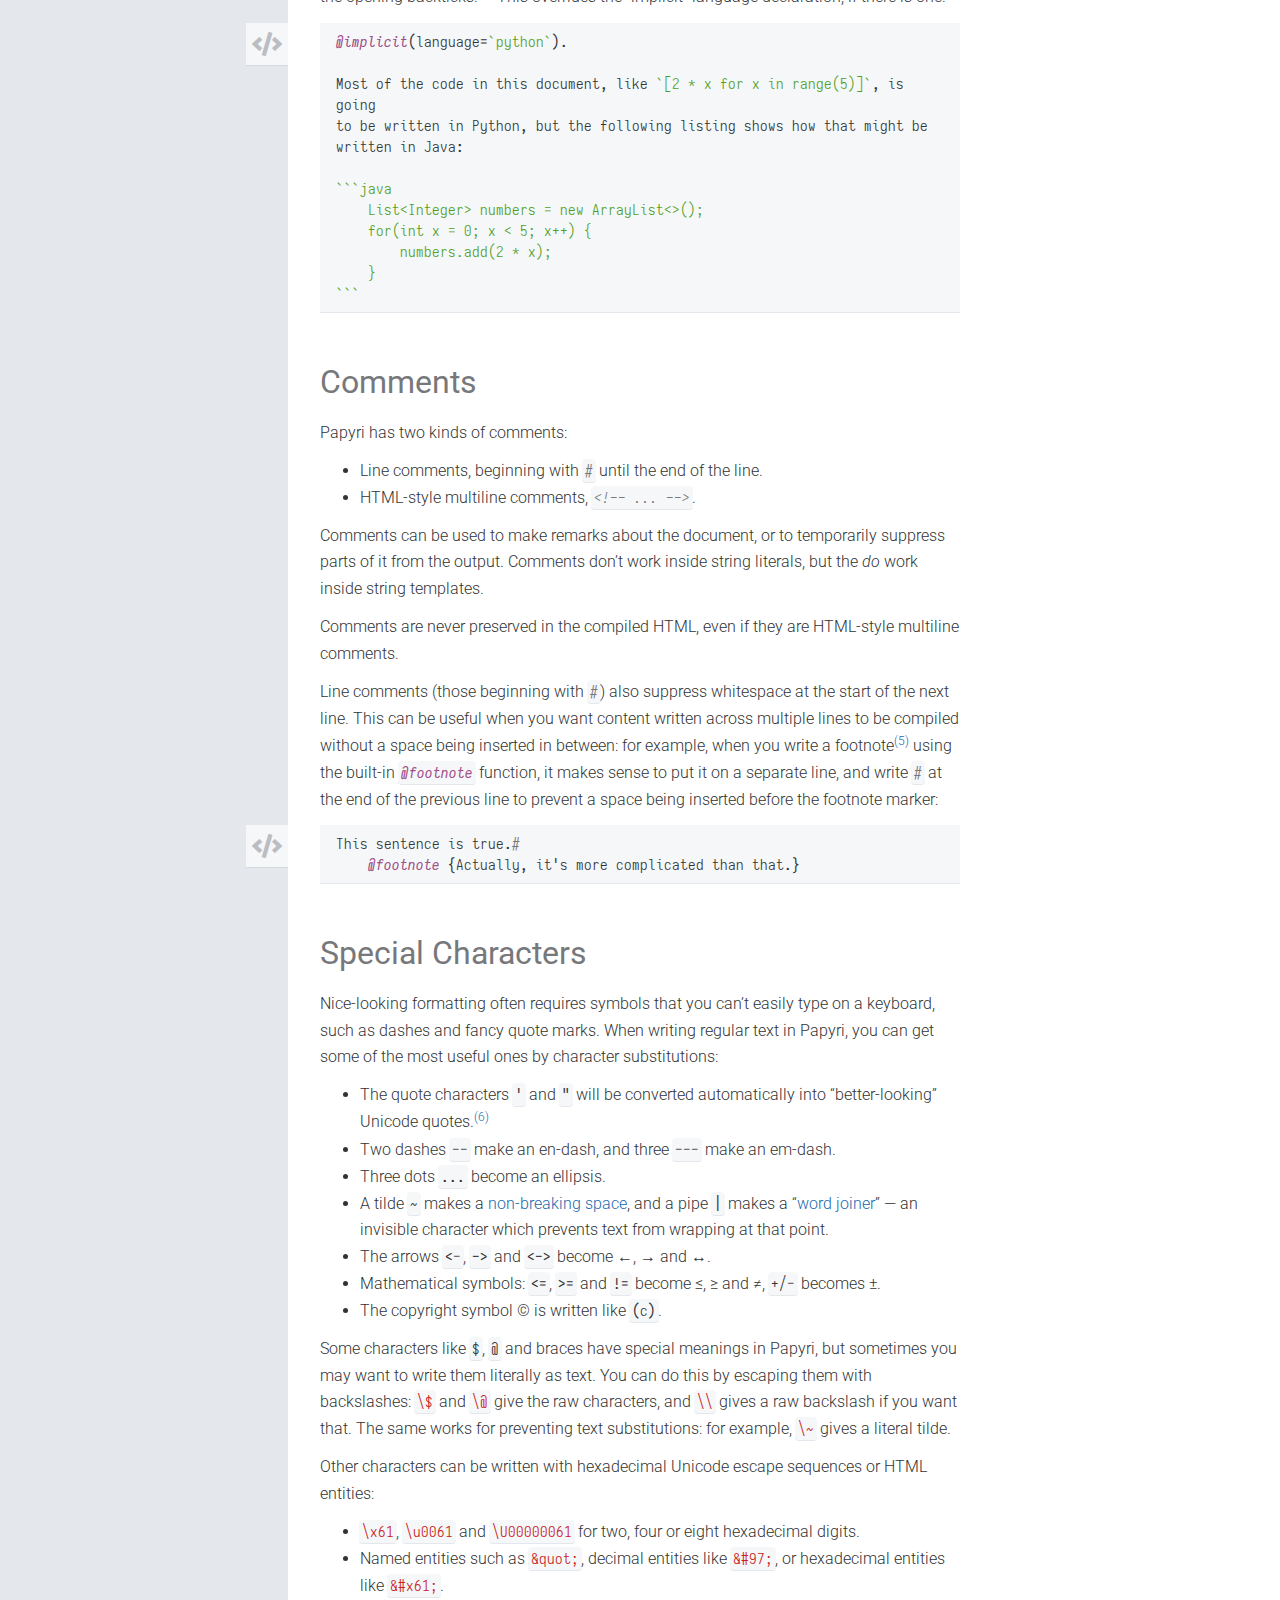
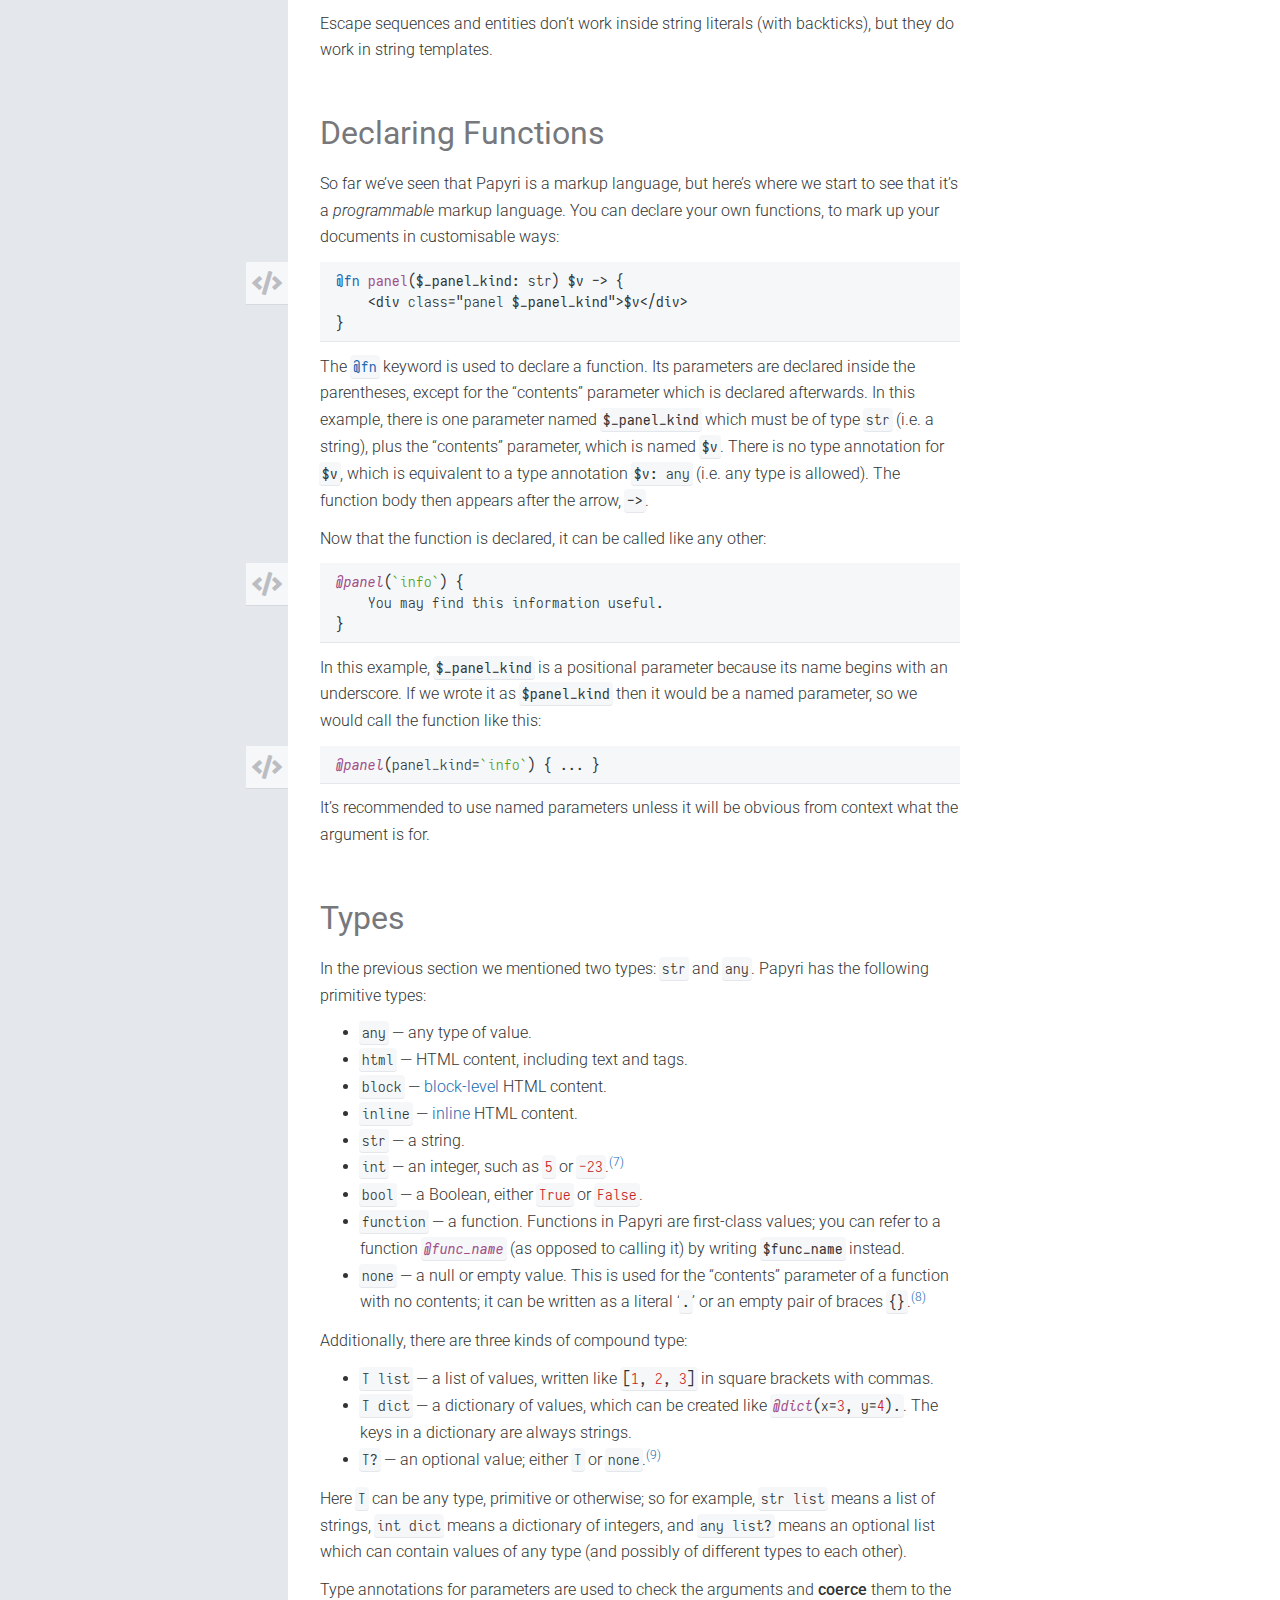
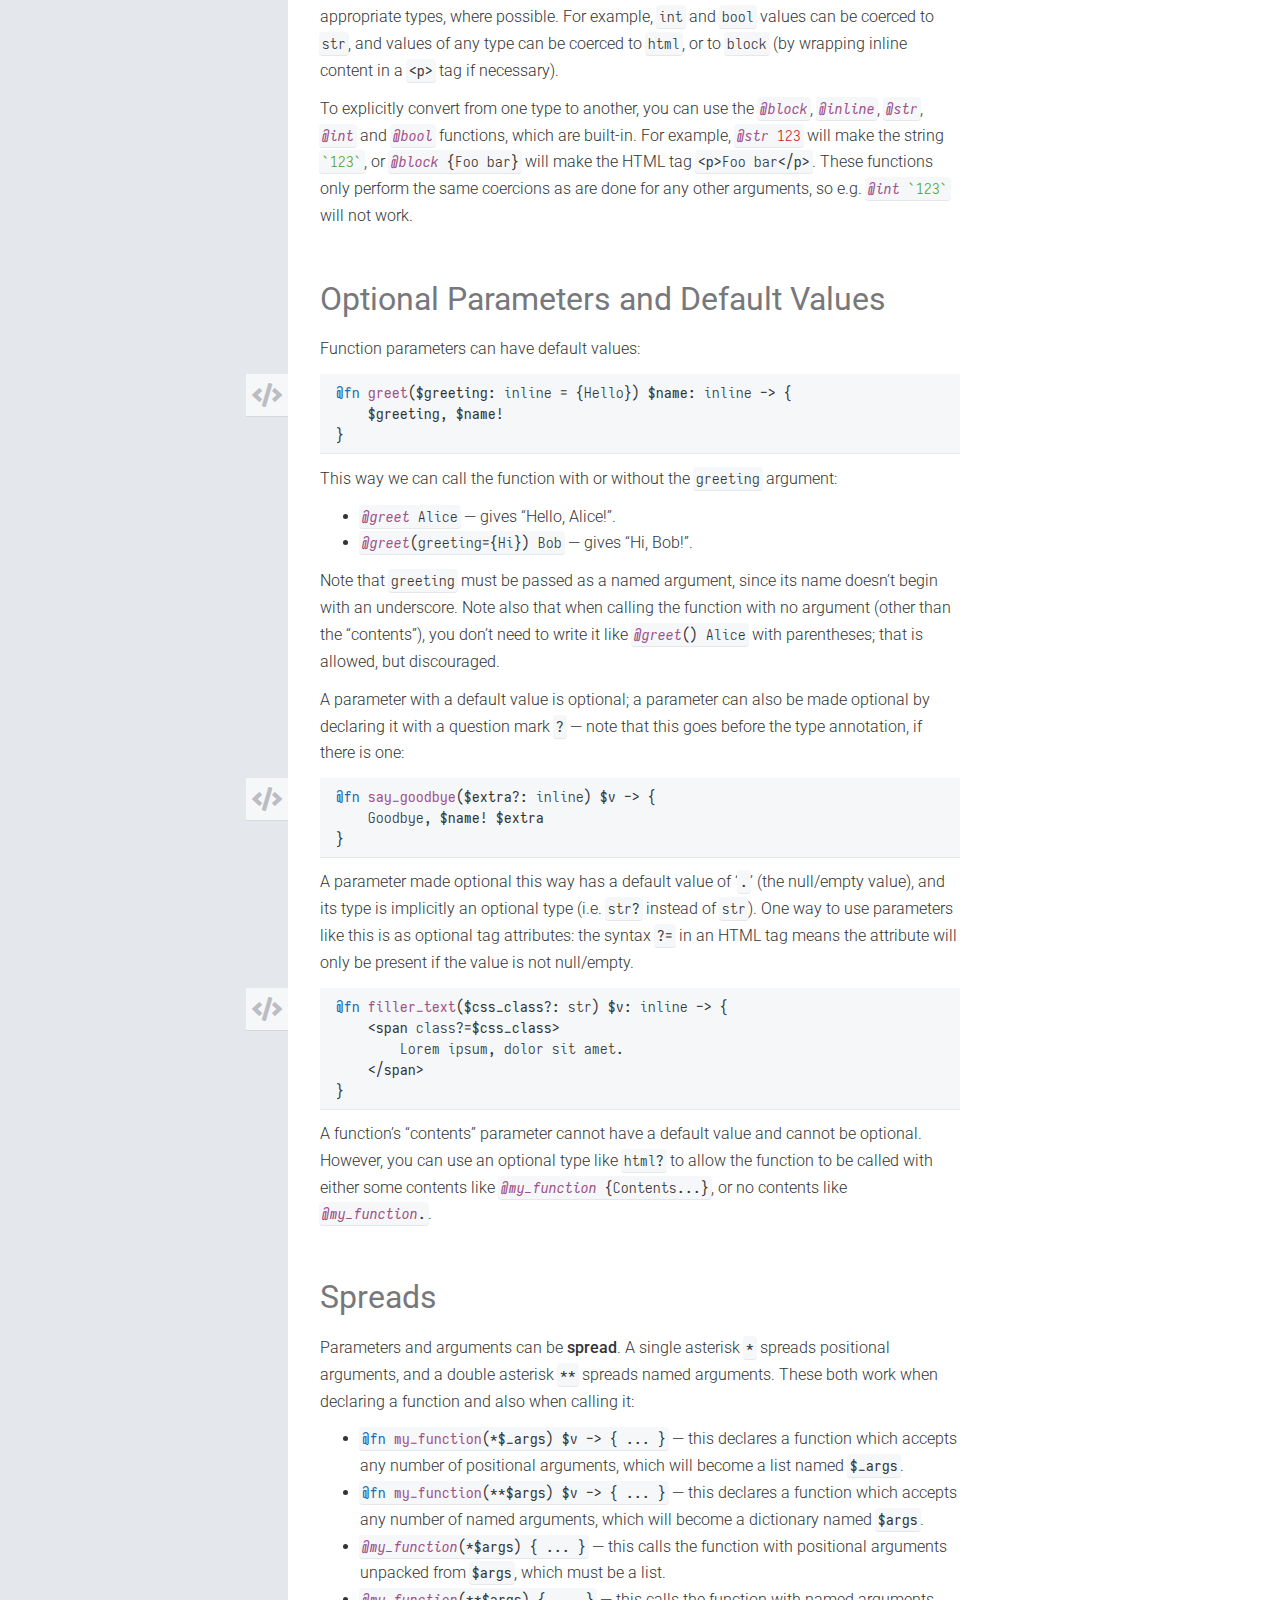
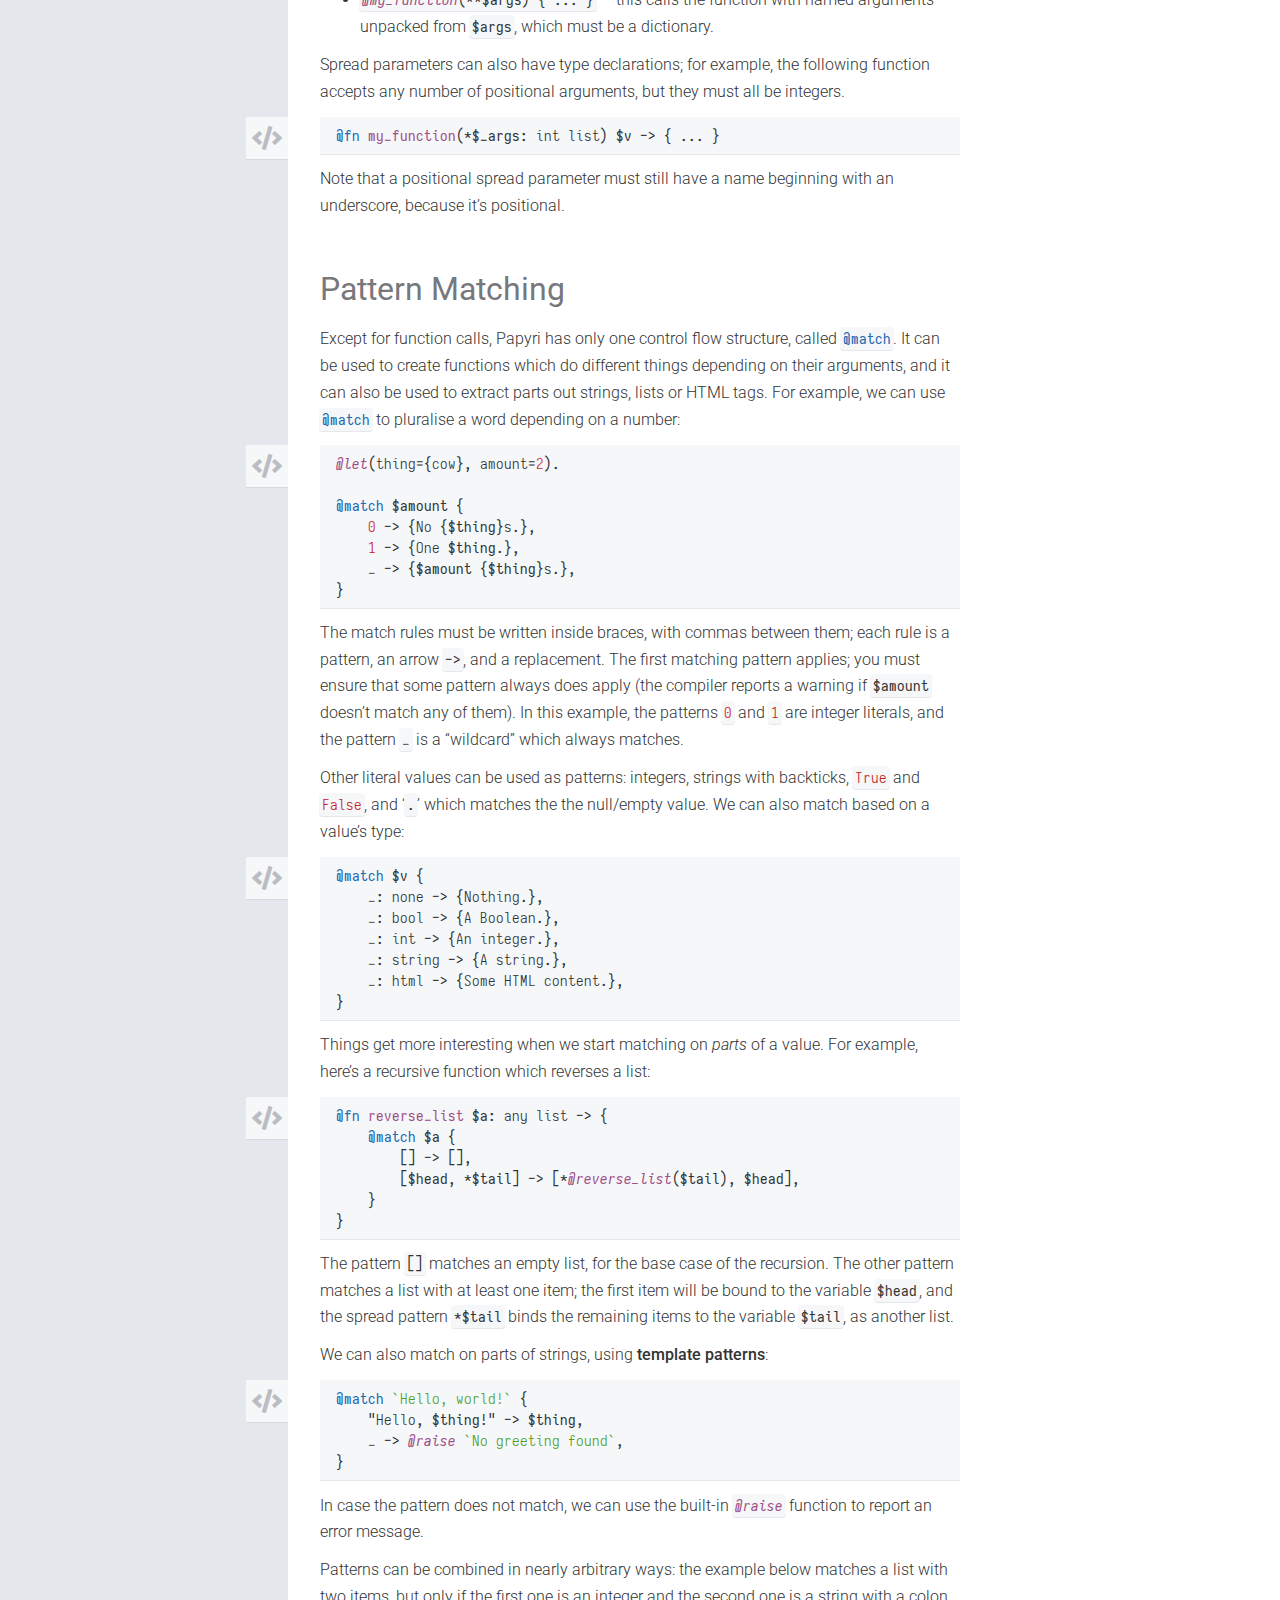
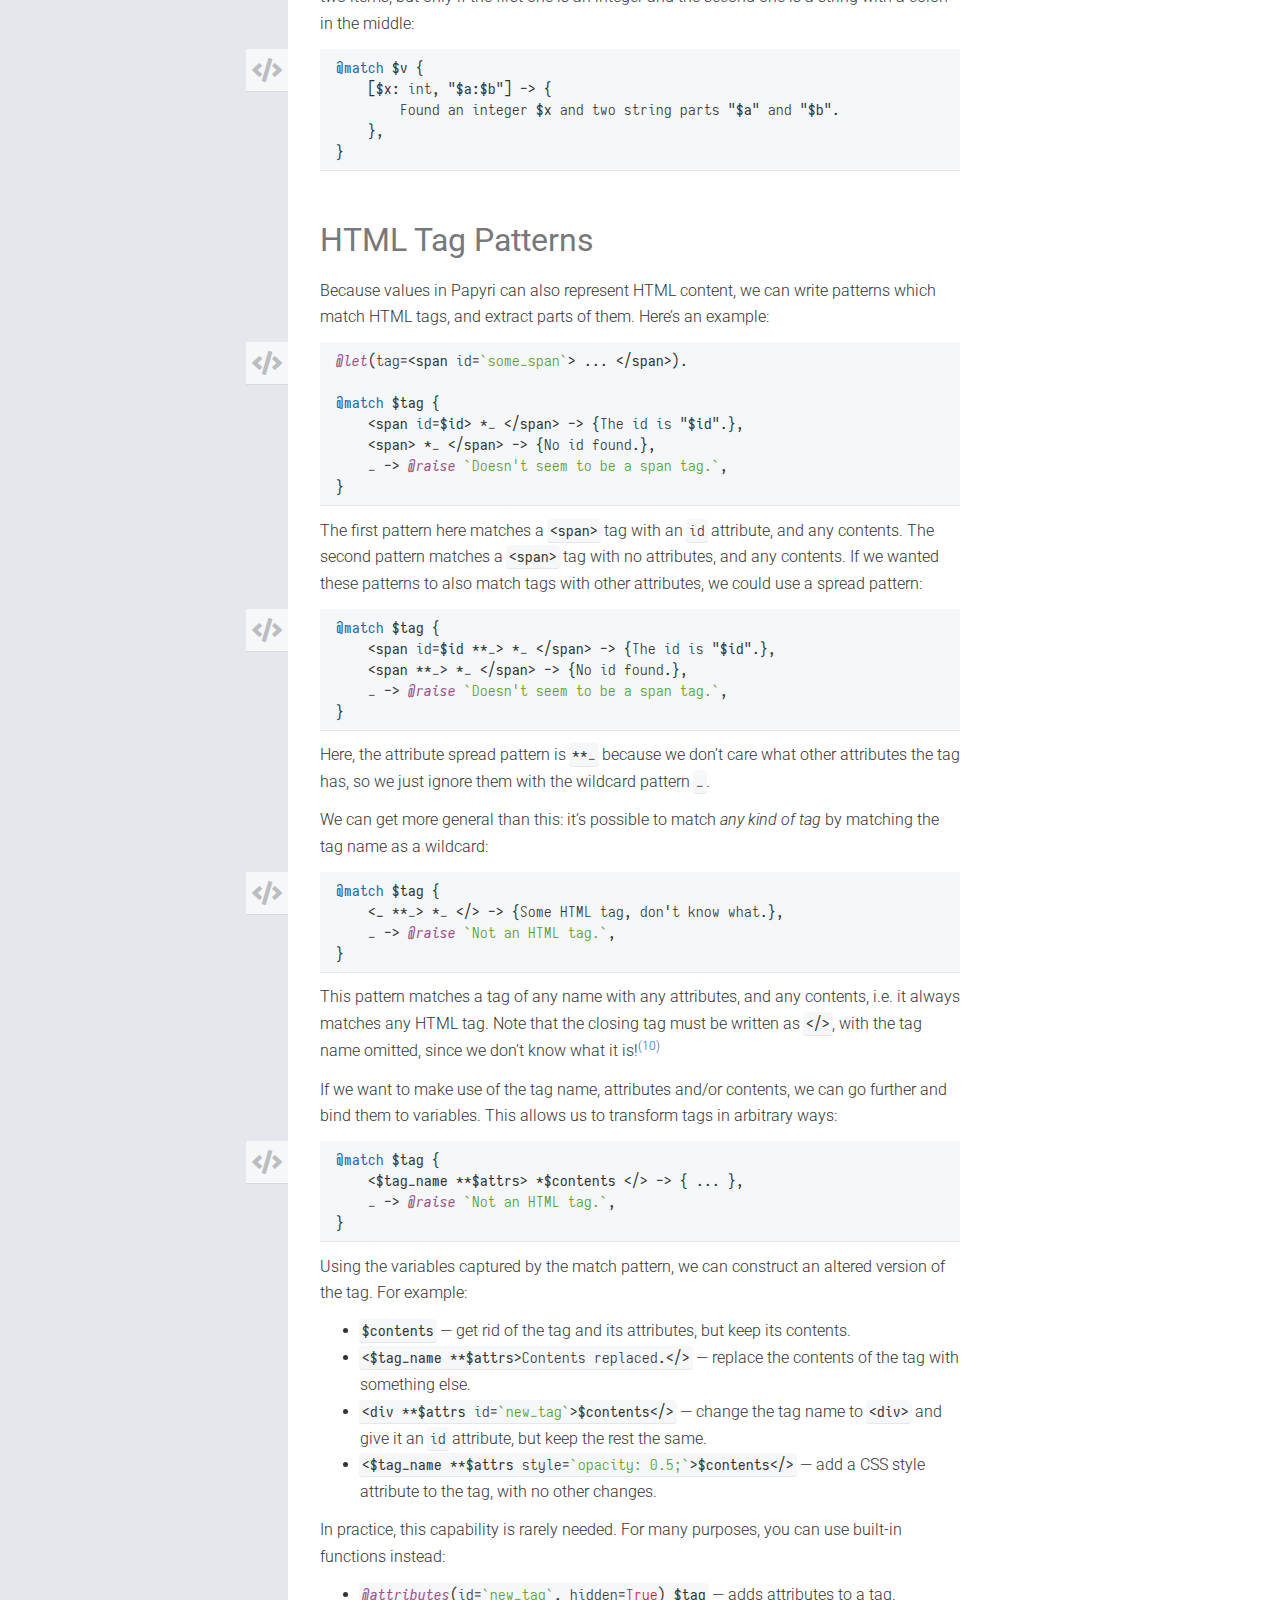
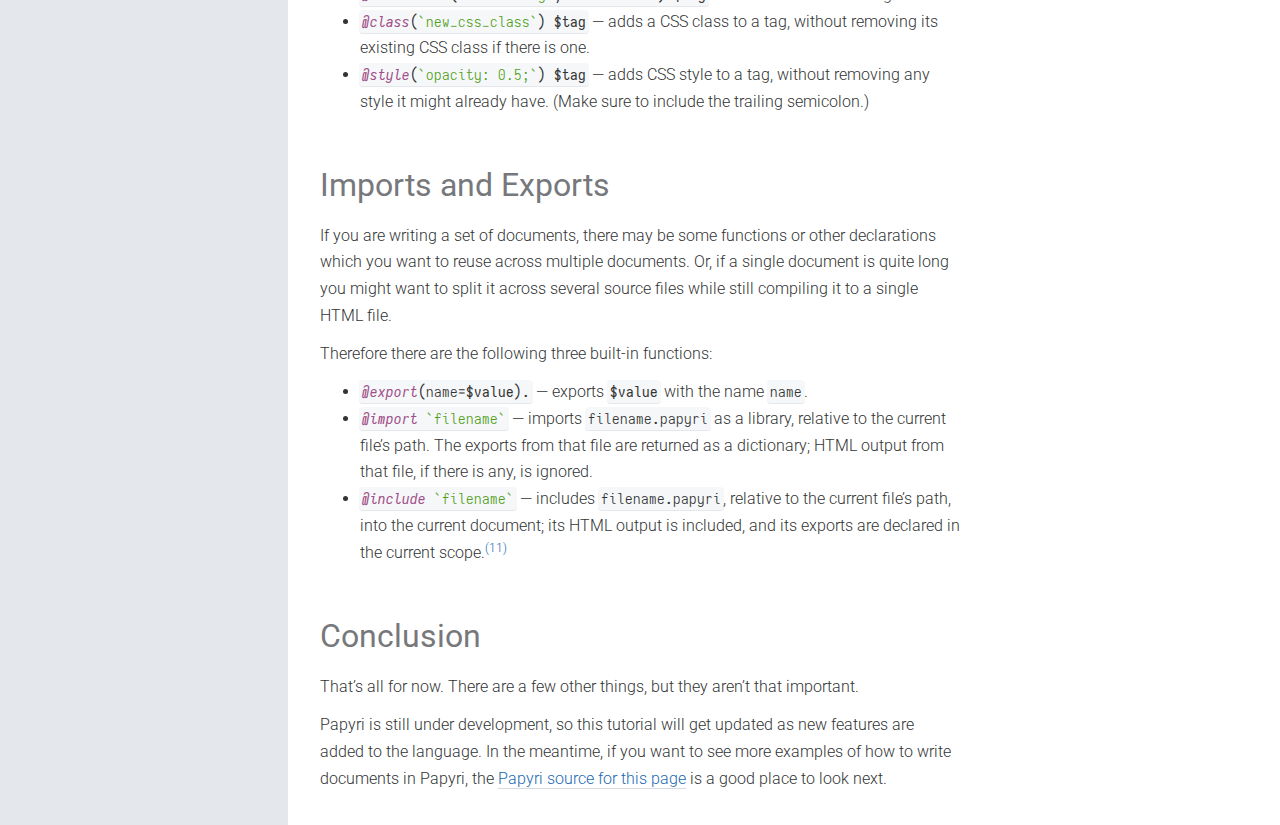
==== commit 6b583204: "Code block with language hint" ====
--- a/tutorial.html
+++ b/tutorial.html
@@ -49,13 +49,13 @@
 </code></pre><p>For syntax highlighting, put the following line⁠<a class="footnote-ref"></a><span class="footnote panel"><code class="syntax-highlight lang-papyri"><span class="decorator">@implicit</span></code> is like <code class="syntax-highlight lang-papyri"><span class="decorator">@let</span></code>, except it also allows the variable to be passed implicitly to the <code class="syntax-highlight lang-papyri"><span class="decorator">@code</span></code> and <code class="syntax-highlight lang-papyri"><span class="decorator">@code_block</span></code> functions which know to accept it. Implicit parameters are beyond the scope of this tutorial.</span> somewhere near the start of your Papyri source file, before any of the code you want highlighted, with the name of the language the code is written in:</p><p><a class="anchor"><span class="anchor-root"><span class="anchor-icon"><i class="fas fa-code"></i></span></span></a></p><pre class="panel listing"><code class="syntax-highlight lang-papyri"><span class="line" data-line-no="1"><span class="decorator">@implicit</span><span class="lparen" data-paren-no="1">(</span>language<span class="op">=</span><span class="string">`papyri`</span><span class="rparen" data-paren-no="1">)</span><span class="op">.</span></span>
 </code></pre><p>For formatting program input or output (as opposed to source code), use the built-in functions <code class="syntax-highlight lang-papyri"><span class="decorator">@kbd</span></code> and <code class="syntax-highlight lang-papyri"><span class="decorator">@samp</span></code> respectively. These output <code class="syntax-highlight lang-papyri"><span class="op">&lt;</span><span class="name">kbd</span><span class="op">&gt;</span></code> and <code class="syntax-highlight lang-papyri"><span class="op">&lt;</span><span class="name">samp</span><span class="op">&gt;</span></code> tags instead of <code class="syntax-highlight lang-papyri"><span class="op">&lt;</span><span class="name">code</span><span class="op">&gt;</span></code> tags, and do not use syntax highlighting.</p><p>Papyri allows you to use as many backticks as you want to delimit string literals, so if you need to write code which contains backticks <code class="syntax-highlight lang-papyri"><span class="string">`like this`</span></code>, you can just use sufficiently wide delimiters, <code class="syntax-highlight lang-papyri"><span class="string">`` `like this` ``</span></code>. (The surrounding whitespace will be trimmed.)</p><p>Three or more backticks make a code listing; if you need that many backticks but you <em>don’t</em> want a block-level listing, you can call <code class="syntax-highlight lang-papyri"><span class="decorator">@code</span></code> explicitly to make it formatted inline:</p><p><a class="anchor"><span class="anchor-root"><span class="anchor-icon"><i class="fas fa-code"></i></span></span></a></p><pre class="panel listing"><code class="syntax-highlight lang-papyri"><span class="line" data-line-no="1">Calling <span class="string">`@code`</span> with triple-backticks to format inline code containing</span>
 <span class="line" data-line-no="2">double-backticks<span class="op">:</span> <span class="decorator">@code</span> <span class="string">``` `` `like this` `` ```</span><span class="op">.</span></span>
-</code></pre><p>For documents with code in multiple languages, you can also call <code class="syntax-highlight lang-papyri"><span class="decorator">@code</span></code> or <code class="syntax-highlight lang-papyri"><span class="decorator">@code_block</span></code> with the explicit named <code class="syntax-highlight lang-papyri">language</code> argument:</p><p><a class="anchor"><span class="anchor-root"><span class="anchor-icon"><i class="fas fa-code"></i></span></span></a></p><pre class="panel listing"><code class="syntax-highlight lang-papyri"><span class="line" data-line-no="1"><span class="decorator">@implicit</span><span class="lparen" data-paren-no="1">(</span>language<span class="op">=</span><span class="string">`python`</span><span class="rparen" data-paren-no="1">)</span><span class="op">.</span></span>
+</code></pre><p>For documents with code in multiple languages, you can select the language in a code listing by writing the language name on the first line of the code block, immediately after the opening backticks.⁠<a class="footnote-ref"></a><span class="footnote panel">This can also be done to get syntax highlighting only in code listings, and not in inline code. If you need inline code to have a different language, use <code class="syntax-highlight lang-papyri"><span class="decorator">@code</span></code> with a named <code class="syntax-highlight lang-papyri">language</code> argument, like <code class="syntax-highlight lang-papyri"><span class="decorator">@code</span><span class="lparen" data-paren-no="1">(</span>language<span class="op">=</span><span class="string">`java`</span><span class="rparen" data-paren-no="1">)</span> <span class="string">`inline.java.code();`</span></code>.</span> This overrides the “implicit” language declaration, if there is one.</p><p><a class="anchor"><span class="anchor-root"><span class="anchor-icon"><i class="fas fa-code"></i></span></span></a></p><pre class="panel listing"><code class="syntax-highlight lang-papyri"><span class="line" data-line-no="1"><span class="decorator">@implicit</span><span class="lparen" data-paren-no="1">(</span>language<span class="op">=</span><span class="string">`python`</span><span class="rparen" data-paren-no="1">)</span><span class="op">.</span></span>
 <span class="line" data-line-no="2"></span>
 <span class="line" data-line-no="3">Most of the code in this document<span class="op">,</span> like <span class="string">`[2 * x for x in range(5)]`</span><span class="op">,</span> is going</span>
 <span class="line" data-line-no="4">to be written in Python<span class="op">,</span> but the following listing shows how that might be</span>
 <span class="line" data-line-no="5">written in Java<span class="op">:</span></span>
 <span class="line" data-line-no="6"></span>
-<span class="line" data-line-no="7"><span class="decorator">@code_block</span><span class="lparen" data-paren-no="2">(</span>language<span class="op">=</span><span class="string">`java`</span><span class="rparen" data-paren-no="2">)</span> <span class="string">```</span></span>
+<span class="line" data-line-no="7"><span class="string">```java</span></span>
 <span class="line" data-line-no="8"><span class="string">    List&lt;Integer&gt; numbers = new ArrayList&lt;&gt;();</span></span>
 <span class="line" data-line-no="9"><span class="string">    for(int x = 0; x &lt; 5; x++) {</span></span>
 <span class="line" data-line-no="10"><span class="string">        numbers.add(2 * x);</span></span>
@@ -70,7 +70,7 @@
 <span class="line" data-line-no="2">    You may find this information useful<span class="op">.</span></span>
 <span class="line" data-line-no="3"><span class="rparen" data-paren-no="2">}</span></span>
 </code></pre><p>In this example, <code class="syntax-highlight lang-papyri"><span class="name">$_panel_kind</span></code> is a positional parameter because its name begins with an underscore. If we wrote it as <code class="syntax-highlight lang-papyri"><span class="name">$panel_kind</span></code> then it would be a named parameter, so we would call the function like this:</p><p><a class="anchor"><span class="anchor-root"><span class="anchor-icon"><i class="fas fa-code"></i></span></span></a></p><pre class="panel listing"><code class="syntax-highlight lang-papyri"><span class="line" data-line-no="1"><span class="decorator">@panel</span><span class="lparen" data-paren-no="1">(</span>panel_kind<span class="op">=</span><span class="string">`info`</span><span class="rparen" data-paren-no="1">)</span> <span class="lparen" data-paren-no="2">{</span> <span class="op">...</span> <span class="rparen" data-paren-no="2">}</span></span>
-</code></pre><p>It’s recommended to use named parameters unless it will be obvious from context what the argument is for.</p><h2>Types</h2><p>In the previous section we mentioned two types: <code class="syntax-highlight lang-papyri">str</code> and <code class="syntax-highlight lang-papyri">any</code>. Papyri has the following primitive types:</p><ul><li><code class="syntax-highlight lang-papyri">any</code> — any type of value.</li><li><code class="syntax-highlight lang-papyri">html</code> — HTML content, including text and tags.</li><li><code class="syntax-highlight lang-papyri">block</code> — <a href="https://developer.mozilla.org/en-US/docs/Web/HTML/Block-level_elements">block-level</a> HTML content.</li><li><code class="syntax-highlight lang-papyri">inline</code> — <a href="https://developer.mozilla.org/en-US/docs/Web/HTML/Inline_elements">inline</a> HTML content.</li><li><code class="syntax-highlight lang-papyri">str</code> — a string.</li><li><code class="syntax-highlight lang-papyri">int</code> — an integer, such as <code class="syntax-highlight lang-papyri"><span class="number">5</span></code> or <code class="syntax-highlight lang-papyri"><span class="number">-23</span></code>.⁠<a class="footnote-ref"></a><span class="footnote panel">Values must be in the signed 64-bit range, −2<sup>63</sup> ≤ <i>x</i> ≤ 2<sup>63</sup>−1.</span></li><li><code class="syntax-highlight lang-papyri">bool</code> — a Boolean, either <code class="syntax-highlight lang-papyri"><span class="keyword-literal">True</span></code> or <code class="syntax-highlight lang-papyri"><span class="keyword-literal">False</span></code>.</li><li><code class="syntax-highlight lang-papyri">function</code> — a function. Functions in Papyri are first-class values; you can refer to a function <code class="syntax-highlight lang-papyri"><span class="decorator">@func_name</span></code> (as opposed to calling it) by writing <code class="syntax-highlight lang-papyri"><span class="name">$func_name</span></code> instead.</li><li><code class="syntax-highlight lang-papyri">none</code> — a null or empty value. This is used for the “contents” parameter of a function with no contents; it can be written as a literal ‘<code class="syntax-highlight lang-papyri"><span class="op">.</span></code>’ or an empty pair of braces <code class="syntax-highlight lang-papyri"><span class="lparen" data-paren-no="1">{</span><span class="rparen" data-paren-no="1">}</span></code>.⁠<a class="footnote-ref"></a><span class="footnote panel">Note that if you have a variable of type <code class="syntax-highlight lang-papyri">none</code> and you try to output it, you won’t get a ‘<code class="syntax-highlight lang-papyri"><span class="op">.</span></code>’ character in the output — you’ll get nothing. So ‘<code class="syntax-highlight lang-papyri"><span class="op">.</span></code>’ has a different meaning in text than it has when used as a value.</span></li></ul><p>Additionally, there are three kinds of compound type:</p><ul><li><code class="syntax-highlight lang-papyri">T list</code> — a list of values, written like <code class="syntax-highlight lang-papyri"><span class="lparen" data-paren-no="1">[</span><span class="number">1</span><span class="op">,</span> <span class="number">2</span><span class="op">,</span> <span class="number">3</span><span class="rparen" data-paren-no="1">]</span></code> in square brackets with commas.</li><li><code class="syntax-highlight lang-papyri">T dict</code> — a dictionary of values, which can be created like <code class="syntax-highlight lang-papyri"><span class="decorator">@dict</span><span class="lparen" data-paren-no="1">(</span>x<span class="op">=</span><span class="number">3</span><span class="op">,</span> y<span class="op">=</span><span class="number">4</span><span class="rparen" data-paren-no="1">)</span><span class="op">.</span></code>. The keys in a dictionary are always strings.</li><li><code class="syntax-highlight lang-papyri">T<span class="op">?</span></code> — an optional value; either <code class="syntax-highlight lang-papyri">T</code> or <code class="syntax-highlight lang-papyri">none</code>.⁠<a class="footnote-ref"></a><span class="footnote panel">This is not a “monadic” optional type — <code class="syntax-highlight lang-papyri">T<span class="op">??</span></code> is equivalent to <code class="syntax-highlight lang-papyri">T<span class="op">?</span></code>, and <code class="syntax-highlight lang-papyri">none<span class="op">?</span></code> is equivalent to <code class="syntax-highlight lang-papyri">none</code>.</span></li></ul><p>Here <code class="syntax-highlight lang-papyri">T</code> can be any type, primitive or otherwise; so for example, <code class="syntax-highlight lang-papyri">str list</code> means a list of strings, <code class="syntax-highlight lang-papyri">int dict</code> means a dictionary of integers, and <code class="syntax-highlight lang-papyri">any list<span class="op">?</span></code> means an optional list which can contain values of any type (and possibly of different types to each other).</p><p>Type annotations for parameters are used to check the arguments and <b>coerce</b> them to the appropriate types, where possible. For example, <code class="syntax-highlight lang-papyri">int</code> and <code class="syntax-highlight lang-papyri">bool</code> values can be coerced to <code class="syntax-highlight lang-papyri">str</code>, and values of any type can be coerced to <code class="syntax-highlight lang-papyri">html</code>, or to <code class="syntax-highlight lang-papyri">block</code> (by wrapping inline content in a <code class="syntax-highlight lang-papyri"><span class="op">&lt;</span><span class="name">p</span><span class="op">&gt;</span></code> tag if necessary).</p><p>To explicitly convert from one type to another, you can use the <code class="syntax-highlight lang-papyri"><span class="decorator">@block</span></code>, <code class="syntax-highlight lang-papyri"><span class="decorator">@inline</span></code>, <code class="syntax-highlight lang-papyri"><span class="decorator">@str</span></code>, <code class="syntax-highlight lang-papyri"><span class="decorator">@int</span></code> and <code class="syntax-highlight lang-papyri"><span class="decorator">@bool</span></code> functions, which are built-in. For example, <code class="syntax-highlight lang-papyri"><span class="decorator">@str</span> <span class="number">123</span></code> will make the string <code class="syntax-highlight lang-papyri"><span class="string">`123`</span></code>, or <code class="syntax-highlight lang-papyri"><span class="decorator">@block</span> <span class="lparen" data-paren-no="1">{</span>Foo bar<span class="rparen" data-paren-no="1">}</span></code> will make the HTML tag <code class="syntax-highlight lang-papyri"><span class="op">&lt;</span><span class="name">p</span><span class="op">&gt;</span>Foo bar<span class="op">&lt;/p&gt;</span></code>. These functions only perform the same coercions as are done for any other arguments, so e.g. <code class="syntax-highlight lang-papyri"><span class="decorator">@int</span> <span class="string">`123`</span></code> will not work.</p><h2>Optional Parameters and Default Values</h2><p>Function parameters can have default values:</p><p><a class="anchor"><span class="anchor-root"><span class="anchor-icon"><i class="fas fa-code"></i></span></span></a></p><pre class="panel listing"><code class="syntax-highlight lang-papyri"><span class="line" data-line-no="1"><span class="keyword">@fn</span> <span class="name-def">greet</span><span class="lparen" data-paren-no="1">(</span><span class="name">$greeting</span><span class="op">:</span> inline <span class="op">=</span> <span class="lparen" data-paren-no="2">{</span>Hello<span class="rparen" data-paren-no="2">}</span><span class="rparen" data-paren-no="1">)</span> <span class="name">$name</span><span class="op">:</span> inline <span class="op">-&gt;</span> <span class="lparen" data-paren-no="3">{</span></span>
+</code></pre><p>It’s recommended to use named parameters unless it will be obvious from context what the argument is for.</p><h2>Types</h2><p>In the previous section we mentioned two types: <code class="syntax-highlight lang-papyri">str</code> and <code class="syntax-highlight lang-papyri">any</code>. Papyri has the following primitive types:</p><ul><li><code class="syntax-highlight lang-papyri">any</code> — any type of value.</li><li><code class="syntax-highlight lang-papyri">html</code> — HTML content, including text and tags.</li><li><code class="syntax-highlight lang-papyri">block</code> — <a href="https://developer.mozilla.org/en-US/docs/Web/HTML/Block-level_elements">block-level</a> HTML content.</li><li><code class="syntax-highlight lang-papyri">inline</code> — <a href="https://developer.mozilla.org/en-US/docs/Web/HTML/Inline_elements">inline</a> HTML content.</li><li><code class="syntax-highlight lang-papyri">str</code> — a string.</li><li><code class="syntax-highlight lang-papyri">int</code> — an integer, such as <code class="syntax-highlight lang-papyri"><span class="number">5</span></code> or <code class="syntax-highlight lang-papyri"><span class="number">-23</span></code>.⁠<a class="footnote-ref"></a><span class="footnote panel">Values must be in the signed 64-bit range, −2<sup>63</sup> ≤ <i>x</i> ≤ 2<sup>63</sup>−1.</span></li><li><code class="syntax-highlight lang-papyri">bool</code> — a Boolean, either <code class="syntax-highlight lang-papyri"><span class="keyword-literal">True</span></code> or <code class="syntax-highlight lang-papyri"><span class="keyword-literal">False</span></code>.</li><li><code class="syntax-highlight lang-papyri">function</code> — a function. Functions in Papyri are first-class values; you can refer to a function <code class="syntax-highlight lang-papyri"><span class="decorator">@func_name</span></code> (as opposed to calling it) by writing <code class="syntax-highlight lang-papyri"><span class="name">$func_name</span></code> instead.</li><li><code class="syntax-highlight lang-papyri">none</code> — a null or empty value. This is used for the “contents” parameter of a function with no contents; it can be written as a literal ‘<code class="syntax-highlight lang-papyri"><span class="op">.</span></code>’ or an empty pair of braces <code class="syntax-highlight lang-papyri"><span class="lparen" data-paren-no="1">{</span><span class="rparen" data-paren-no="1">}</span></code>.⁠<a class="footnote-ref"></a><span class="footnote panel">Note that if you have a variable of type <code class="syntax-highlight lang-papyri">none</code> and you try to output it, you won’t get a ‘<code class="syntax-highlight lang-papyri"><span class="op">.</span></code>’ character in the output — you’ll get nothing. So ‘<code class="syntax-highlight lang-papyri"><span class="op">.</span></code>’ has a different meaning in text than it has when used as a value.</span></li></ul><p>Additionally, there are three kinds of compound type:</p><ul><li><code class="syntax-highlight lang-papyri">T list</code> — a list of values, written like <code class="syntax-highlight lang-papyri"><span class="lparen" data-paren-no="1">[</span><span class="number">1</span><span class="op">,</span> <span class="number">2</span><span class="op">,</span> <span class="number">3</span><span class="rparen" data-paren-no="1">]</span></code> in square brackets with commas.</li><li><code class="syntax-highlight lang-papyri">T dict</code> — a dictionary of values, which can be created like <code class="syntax-highlight lang-papyri"><span class="decorator">@dict</span><span class="lparen" data-paren-no="1">(</span>x<span class="op">=</span><span class="number">3</span><span class="op">,</span> y<span class="op">=</span><span class="number">4</span><span class="rparen" data-paren-no="1">)</span><span class="op">.</span></code>. The keys in a dictionary are always strings.</li><li><code class="syntax-highlight lang-papyri">T<span class="op">?</span></code> — an optional value; either <code class="syntax-highlight lang-papyri">T</code> or <code class="syntax-highlight lang-papyri">none</code>.⁠<a class="footnote-ref"></a><span class="footnote panel">This is not a true “option type” — if <code class="syntax-highlight lang-papyri">none</code> is already assignable to <code class="syntax-highlight lang-papyri">T</code> then <code class="syntax-highlight lang-papyri">T<span class="op">?</span></code> is just the same as <code class="syntax-highlight lang-papyri">T</code>. In practice this means <code class="syntax-highlight lang-papyri">T<span class="op">??</span></code>, <code class="syntax-highlight lang-papyri">any<span class="op">?</span></code> and <code class="syntax-highlight lang-papyri">none<span class="op">?</span></code> will be simplified to <code class="syntax-highlight lang-papyri">T<span class="op">?</span></code>, <code class="syntax-highlight lang-papyri">any</code> and <code class="syntax-highlight lang-papyri">none</code> respectively.</span></li></ul><p>Here <code class="syntax-highlight lang-papyri">T</code> can be any type, primitive or otherwise; so for example, <code class="syntax-highlight lang-papyri">str list</code> means a list of strings, <code class="syntax-highlight lang-papyri">int dict</code> means a dictionary of integers, and <code class="syntax-highlight lang-papyri">any list<span class="op">?</span></code> means an optional list which can contain values of any type (and possibly of different types to each other).</p><p>Type annotations for parameters are used to check the arguments and <b>coerce</b> them to the appropriate types, where possible. For example, <code class="syntax-highlight lang-papyri">int</code> and <code class="syntax-highlight lang-papyri">bool</code> values can be coerced to <code class="syntax-highlight lang-papyri">str</code>, and values of any type can be coerced to <code class="syntax-highlight lang-papyri">html</code>, or to <code class="syntax-highlight lang-papyri">block</code> (by wrapping inline content in a <code class="syntax-highlight lang-papyri"><span class="op">&lt;</span><span class="name">p</span><span class="op">&gt;</span></code> tag if necessary).</p><p>To explicitly convert from one type to another, you can use the <code class="syntax-highlight lang-papyri"><span class="decorator">@block</span></code>, <code class="syntax-highlight lang-papyri"><span class="decorator">@inline</span></code>, <code class="syntax-highlight lang-papyri"><span class="decorator">@str</span></code>, <code class="syntax-highlight lang-papyri"><span class="decorator">@int</span></code> and <code class="syntax-highlight lang-papyri"><span class="decorator">@bool</span></code> functions, which are built-in. For example, <code class="syntax-highlight lang-papyri"><span class="decorator">@str</span> <span class="number">123</span></code> will make the string <code class="syntax-highlight lang-papyri"><span class="string">`123`</span></code>, or <code class="syntax-highlight lang-papyri"><span class="decorator">@block</span> <span class="lparen" data-paren-no="1">{</span>Foo bar<span class="rparen" data-paren-no="1">}</span></code> will make the HTML tag <code class="syntax-highlight lang-papyri"><span class="op">&lt;</span><span class="name">p</span><span class="op">&gt;</span>Foo bar<span class="op">&lt;/p&gt;</span></code>. These functions only perform the same coercions as are done for any other arguments, so e.g. <code class="syntax-highlight lang-papyri"><span class="decorator">@int</span> <span class="string">`123`</span></code> will not work.</p><h2>Optional Parameters and Default Values</h2><p>Function parameters can have default values:</p><p><a class="anchor"><span class="anchor-root"><span class="anchor-icon"><i class="fas fa-code"></i></span></span></a></p><pre class="panel listing"><code class="syntax-highlight lang-papyri"><span class="line" data-line-no="1"><span class="keyword">@fn</span> <span class="name-def">greet</span><span class="lparen" data-paren-no="1">(</span><span class="name">$greeting</span><span class="op">:</span> inline <span class="op">=</span> <span class="lparen" data-paren-no="2">{</span>Hello<span class="rparen" data-paren-no="2">}</span><span class="rparen" data-paren-no="1">)</span> <span class="name">$name</span><span class="op">:</span> inline <span class="op">-&gt;</span> <span class="lparen" data-paren-no="3">{</span></span>
 <span class="line" data-line-no="2">    <span class="name">$greeting</span><span class="op">,</span> <span class="name">$name</span><span class="op">!</span></span>
 <span class="line" data-line-no="3"><span class="rparen" data-paren-no="3">}</span></span>
 </code></pre><p>This way we can call the function with or without the <code class="syntax-highlight lang-papyri">greeting</code> argument:</p><ul><li><code class="syntax-highlight lang-papyri"><span class="decorator">@greet</span> Alice</code> — gives “Hello, Alice!”.</li><li><code class="syntax-highlight lang-papyri"><span class="decorator">@greet</span><span class="lparen" data-paren-no="1">(</span>greeting<span class="op">=</span><span class="lparen" data-paren-no="2">{</span>Hi<span class="rparen" data-paren-no="2">}</span><span class="rparen" data-paren-no="1">)</span> Bob</code> — gives “Hi, Bob!”.</li></ul><p>Note that <code class="syntax-highlight lang-papyri">greeting</code> must be passed as a named argument, since its name doesn’t begin with an underscore. Note also that when calling the function with no argument (other than the “contents”), you don’t need to write it like <code class="syntax-highlight lang-papyri"><span class="decorator">@greet</span><span class="lparen" data-paren-no="1">(</span><span class="rparen" data-paren-no="1">)</span> Alice</code> with parentheses; that is allowed, but discouraged.</p><p>A parameter with a default value is optional; a parameter can also be made optional by declaring it with a question mark <code class="syntax-highlight lang-papyri"><span class="op">?</span></code> — note that this goes before the type annotation, if there is one:</p><p><a class="anchor"><span class="anchor-root"><span class="anchor-icon"><i class="fas fa-code"></i></span></span></a></p><pre class="panel listing"><code class="syntax-highlight lang-papyri"><span class="line" data-line-no="1"><span class="keyword">@fn</span> <span class="name-def">say_goodbye</span><span class="lparen" data-paren-no="1">(</span><span class="name">$extra</span><span class="op">?:</span> inline<span class="rparen" data-paren-no="1">)</span> <span class="name">$v</span> <span class="op">-&gt;</span> <span class="lparen" data-paren-no="2">{</span></span>
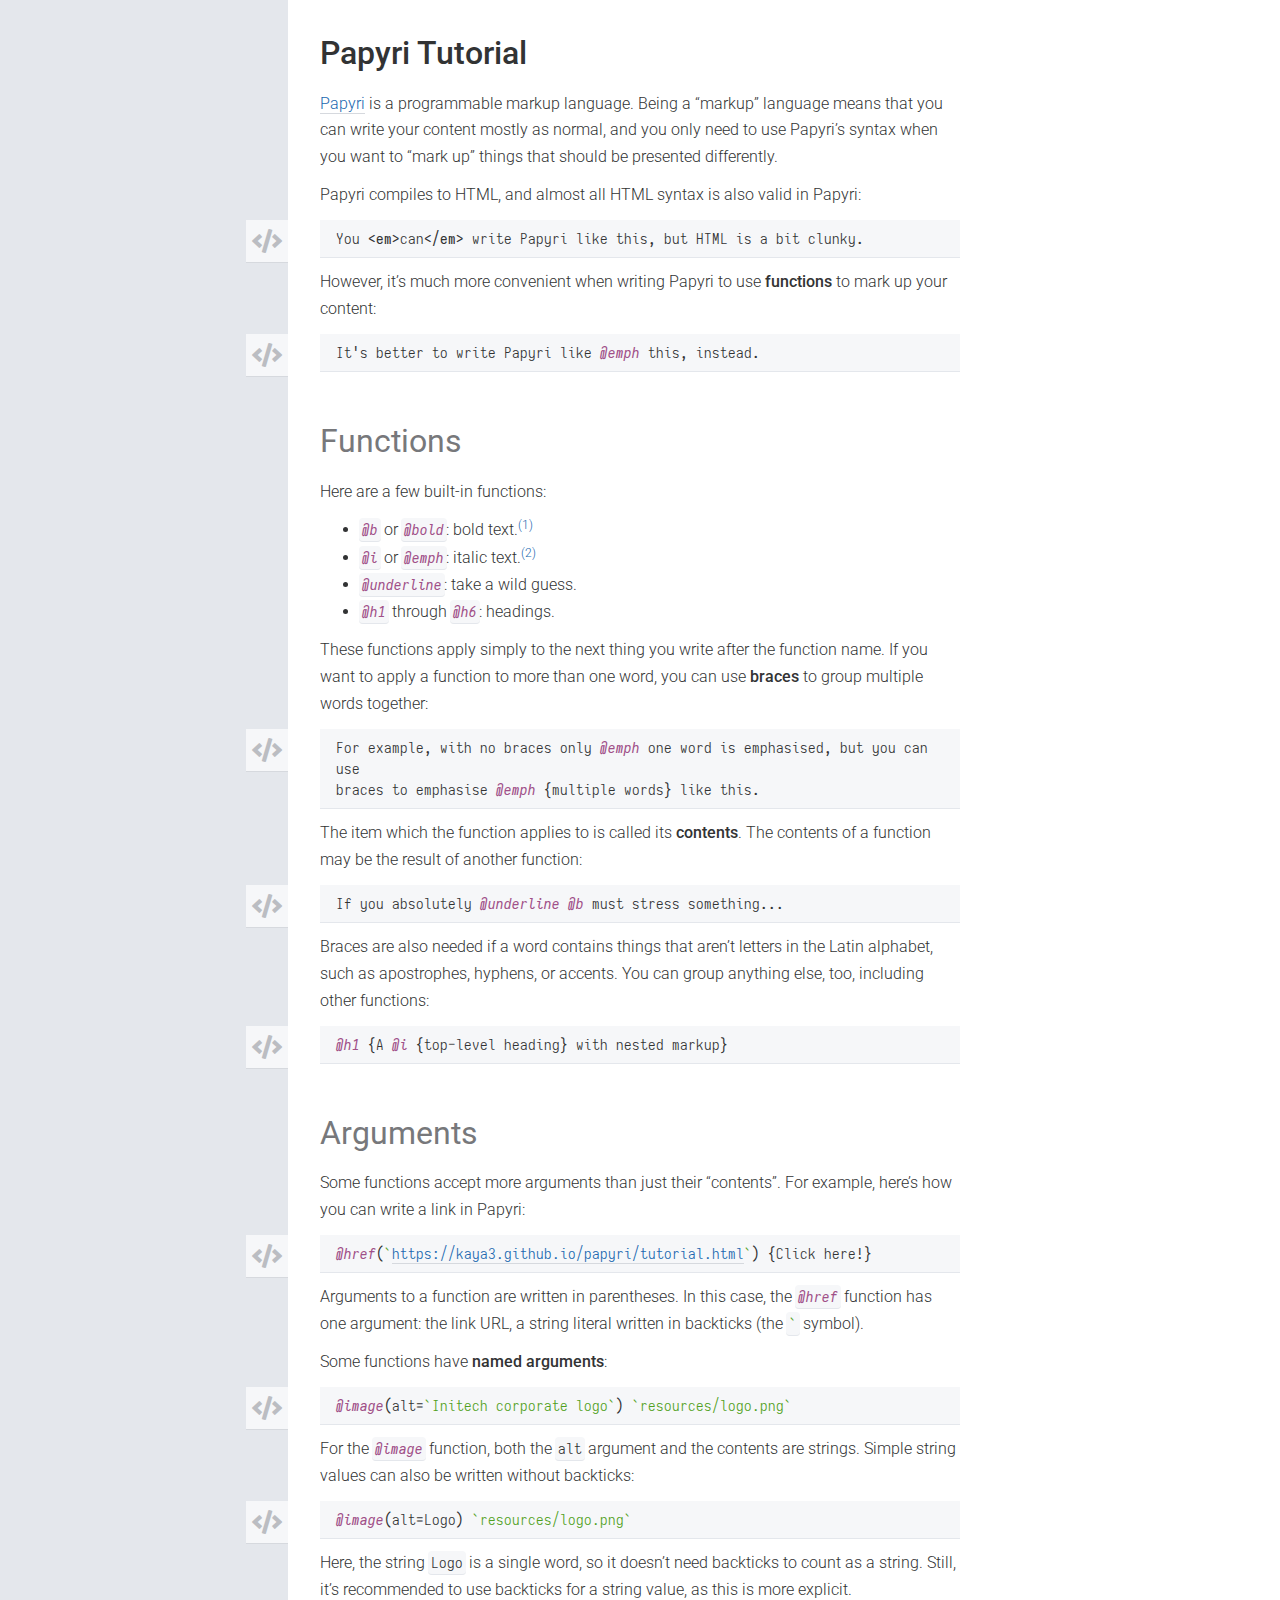
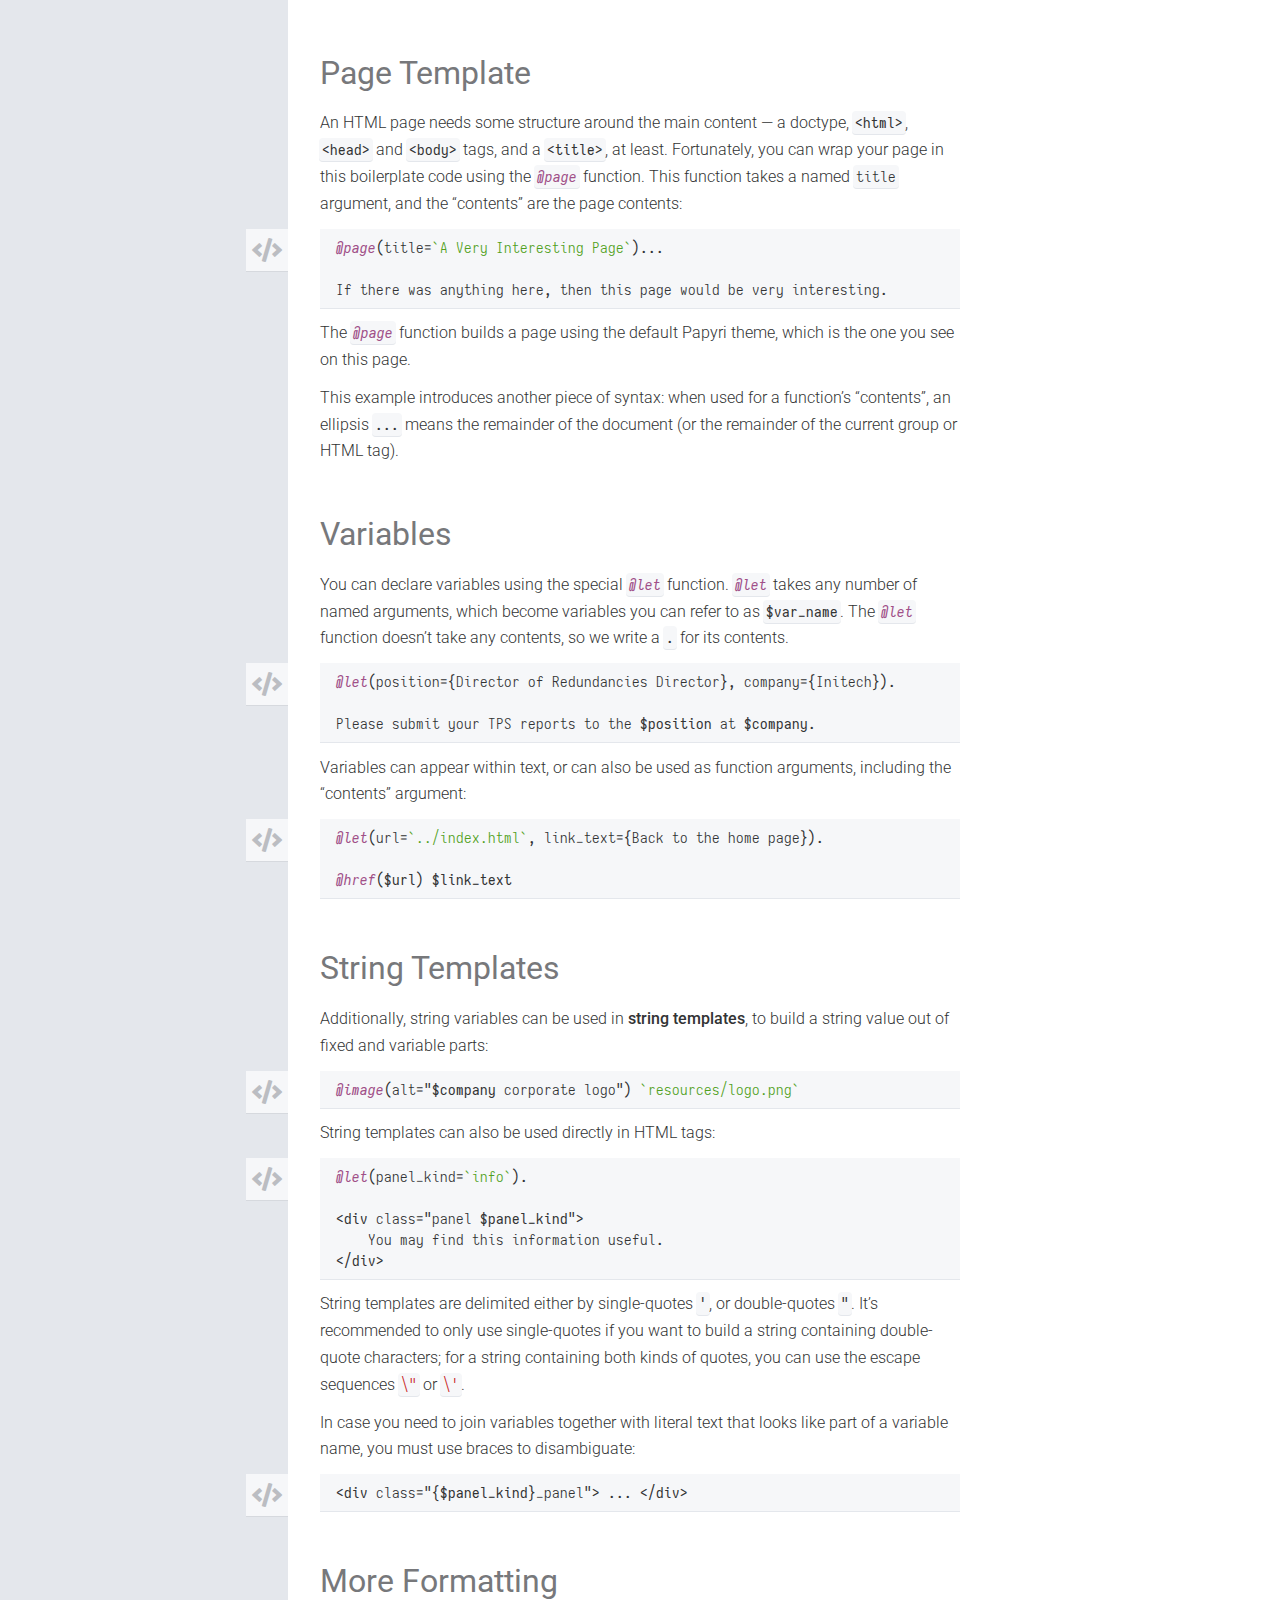
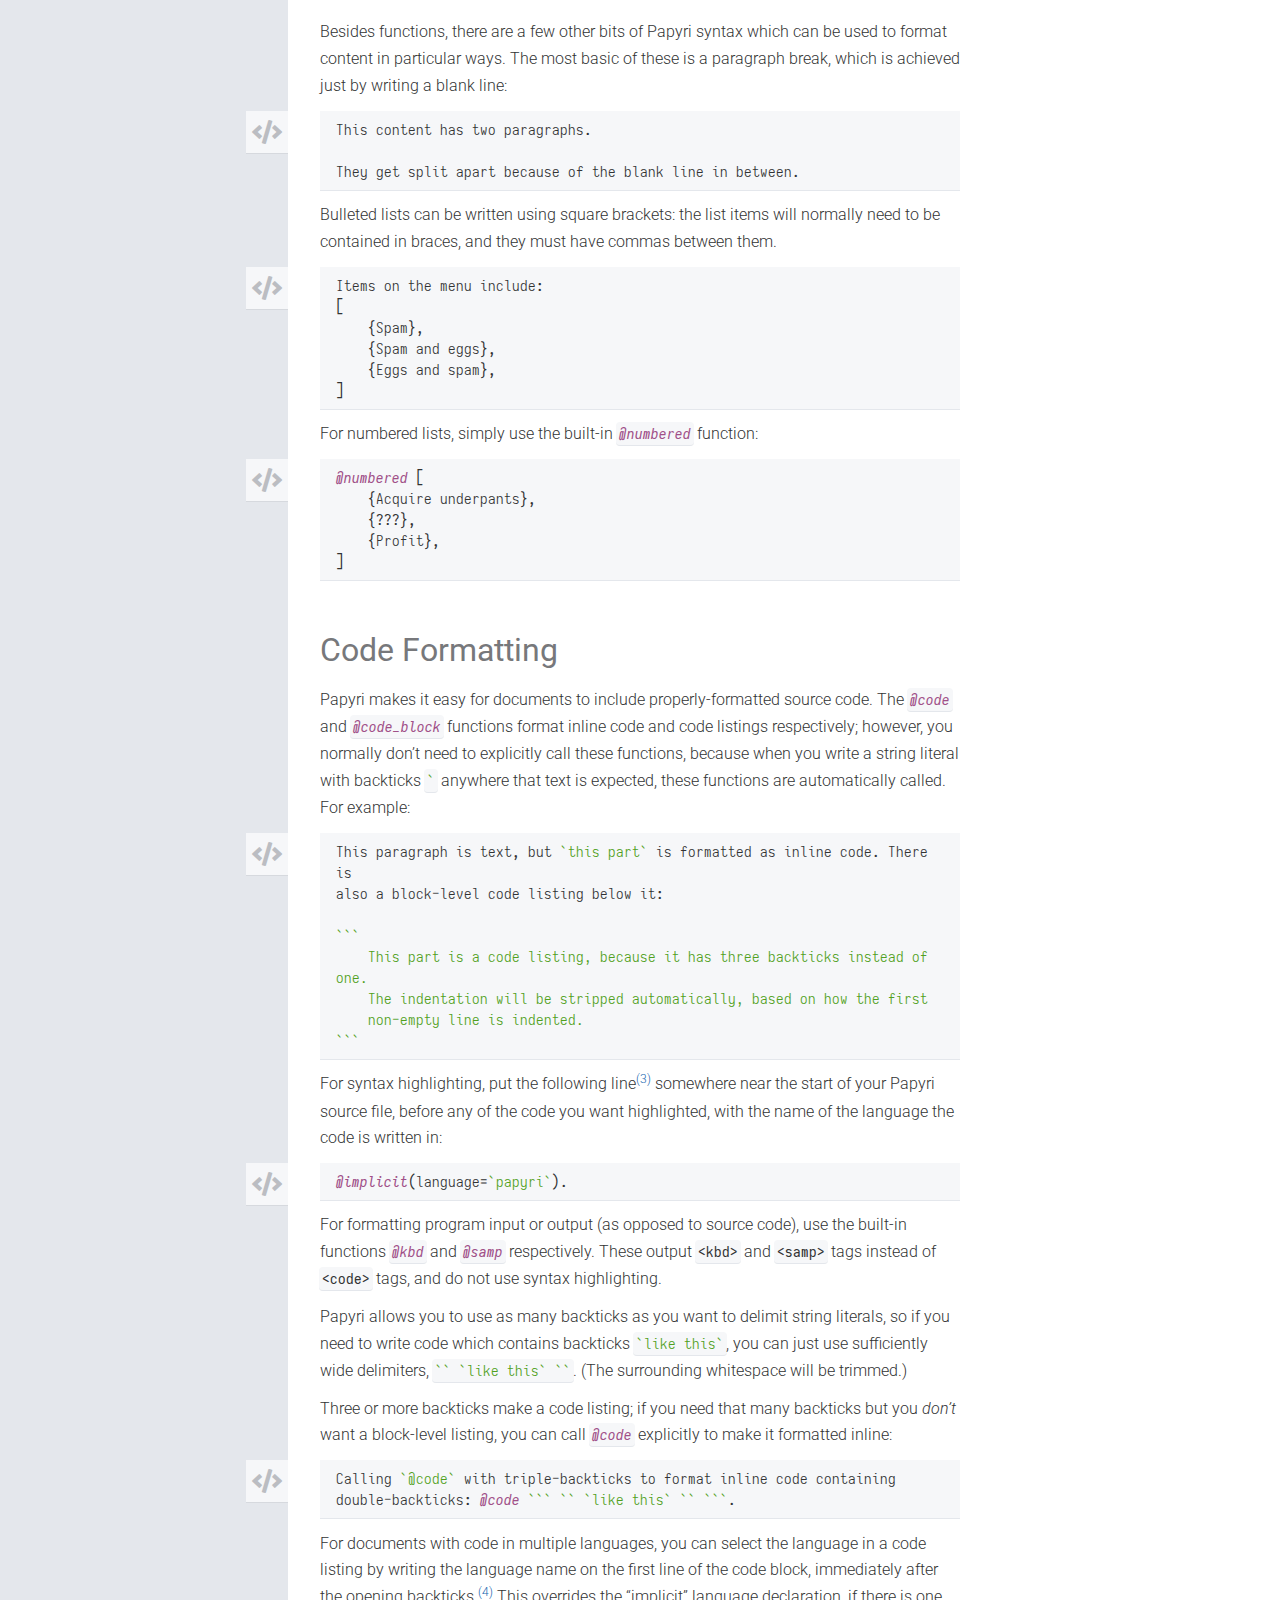
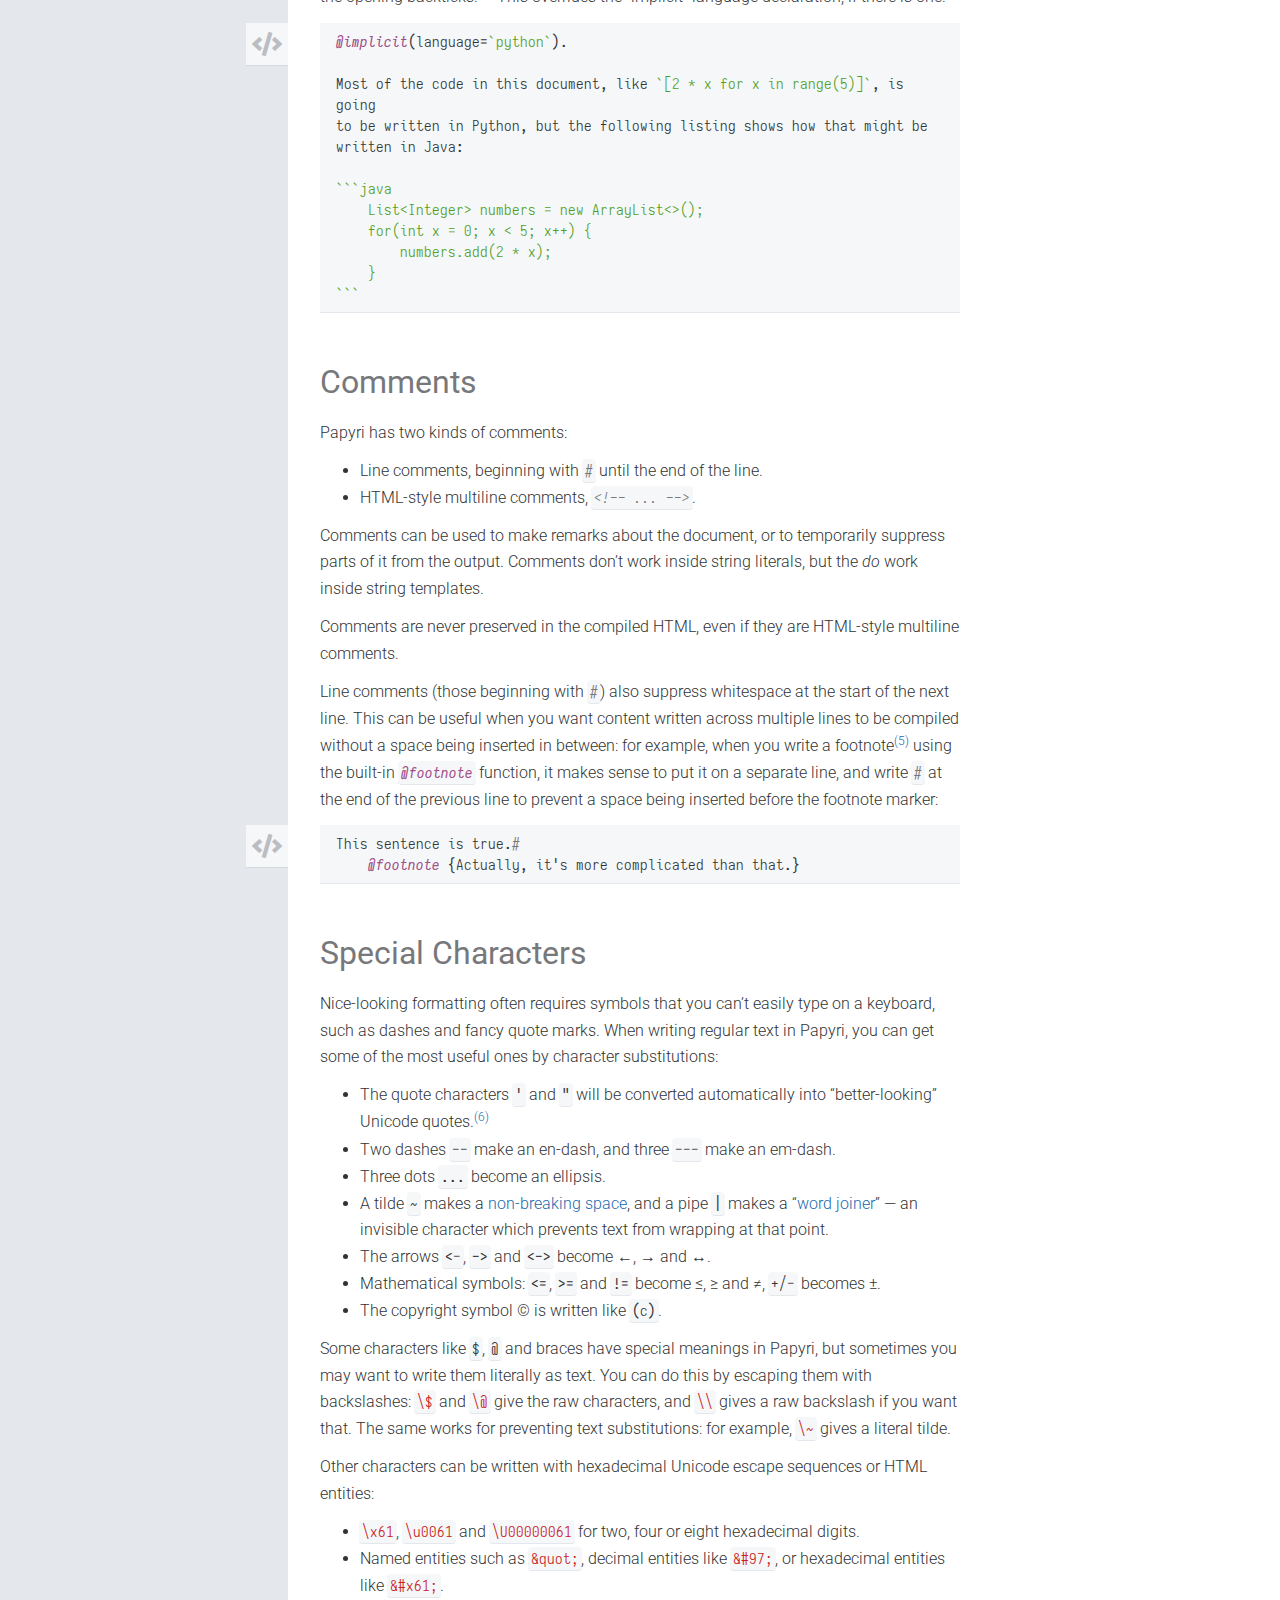
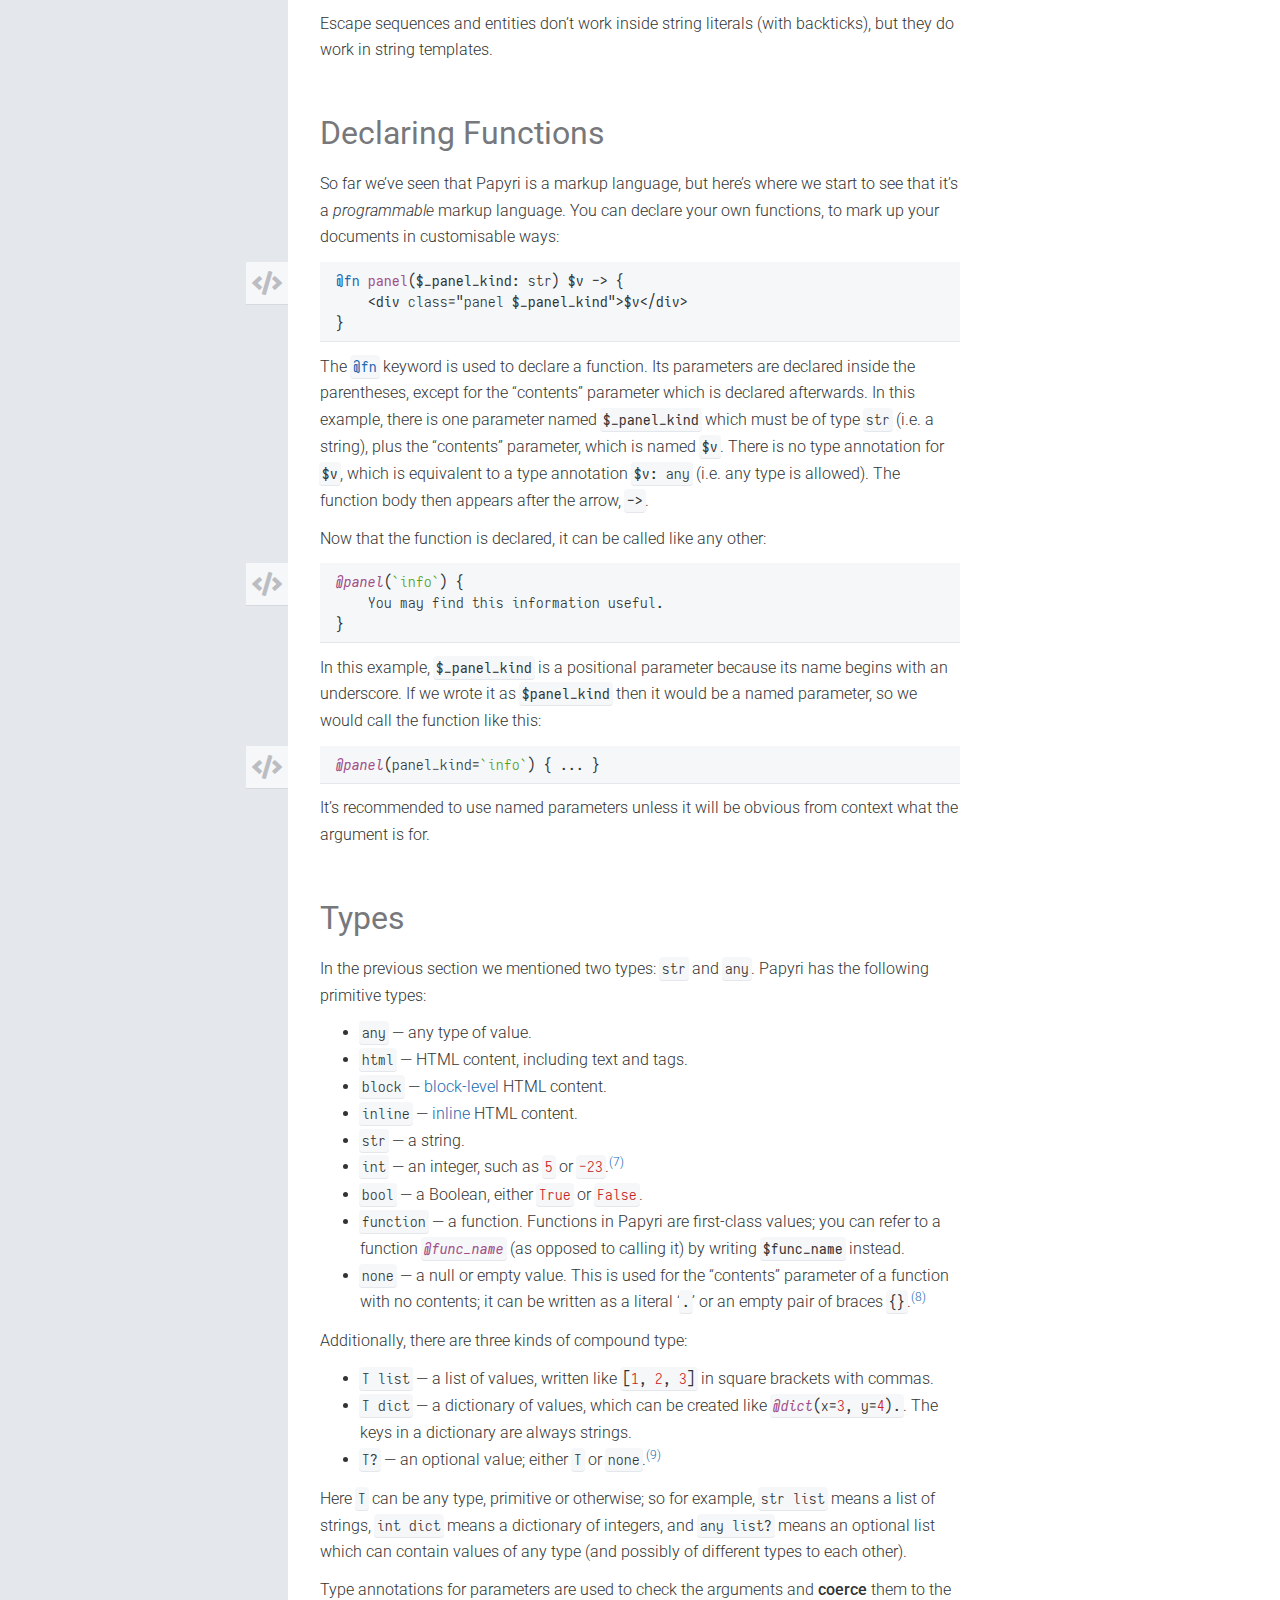
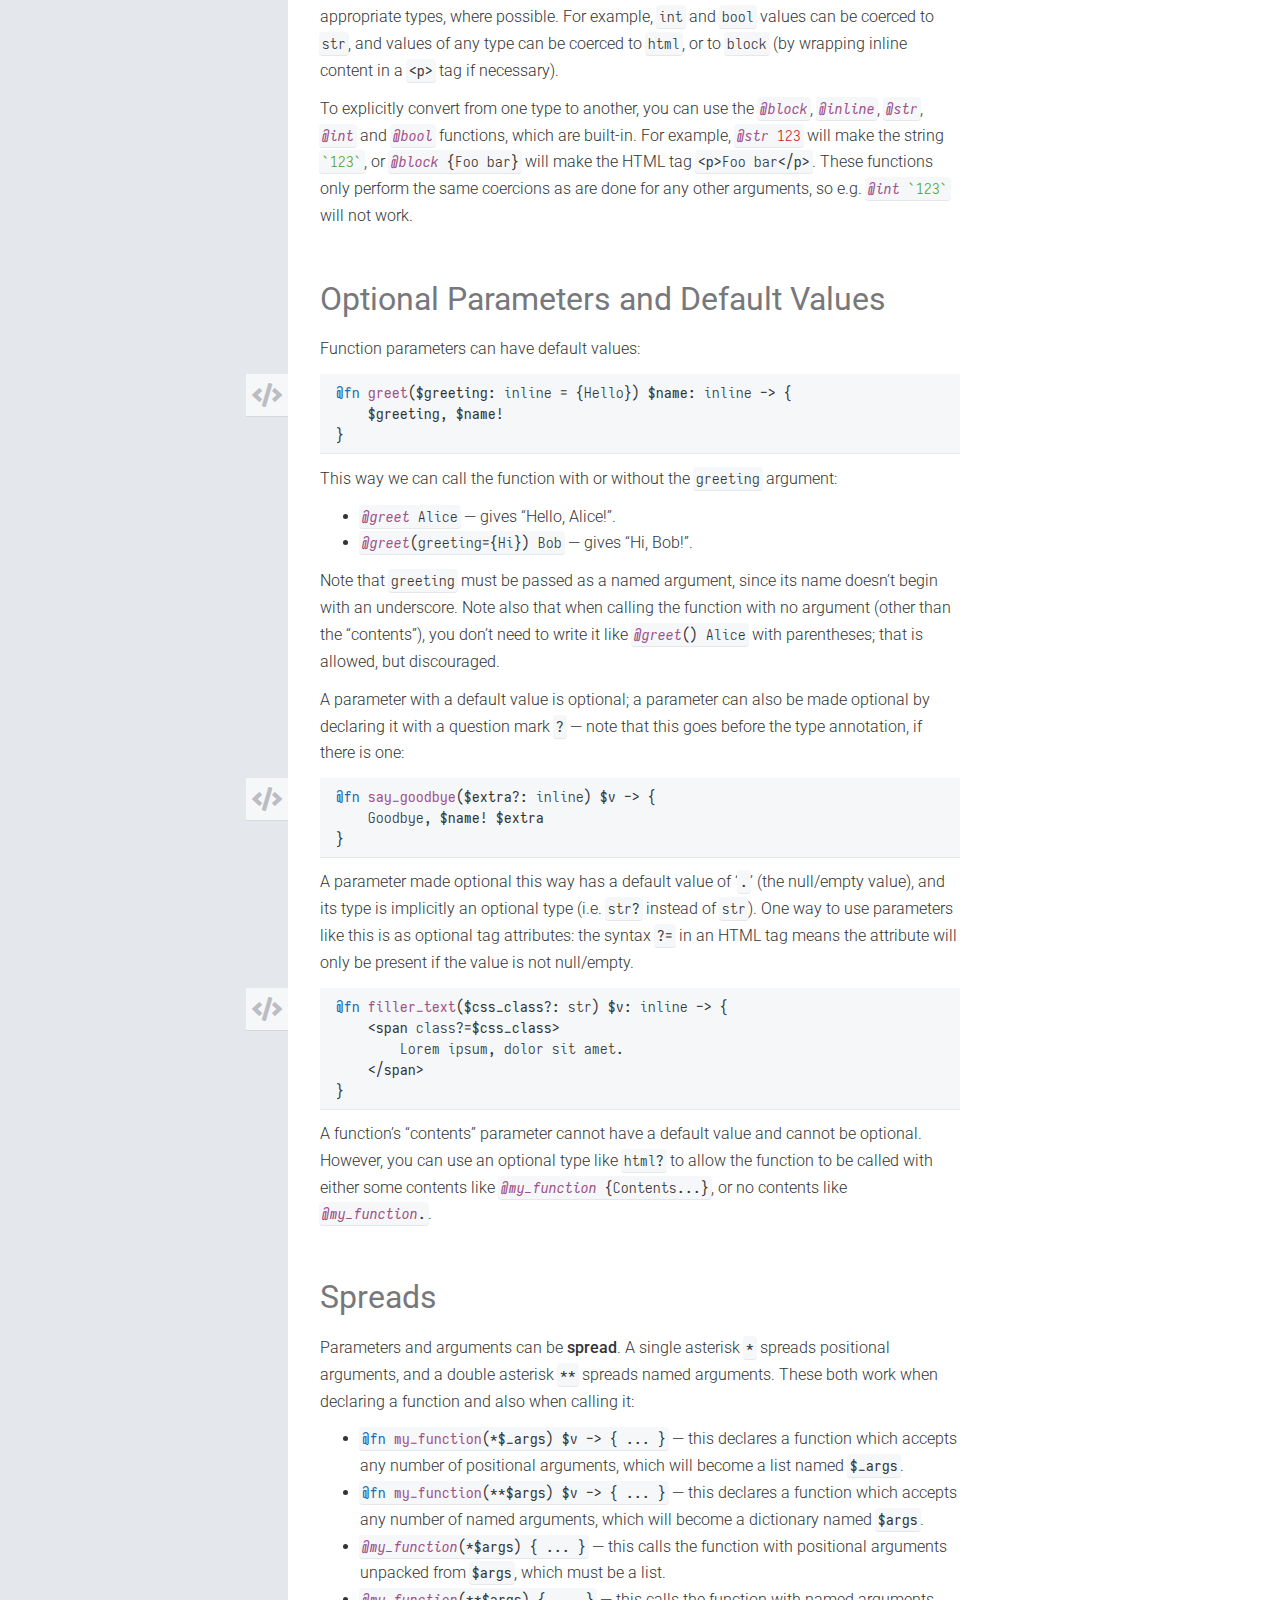
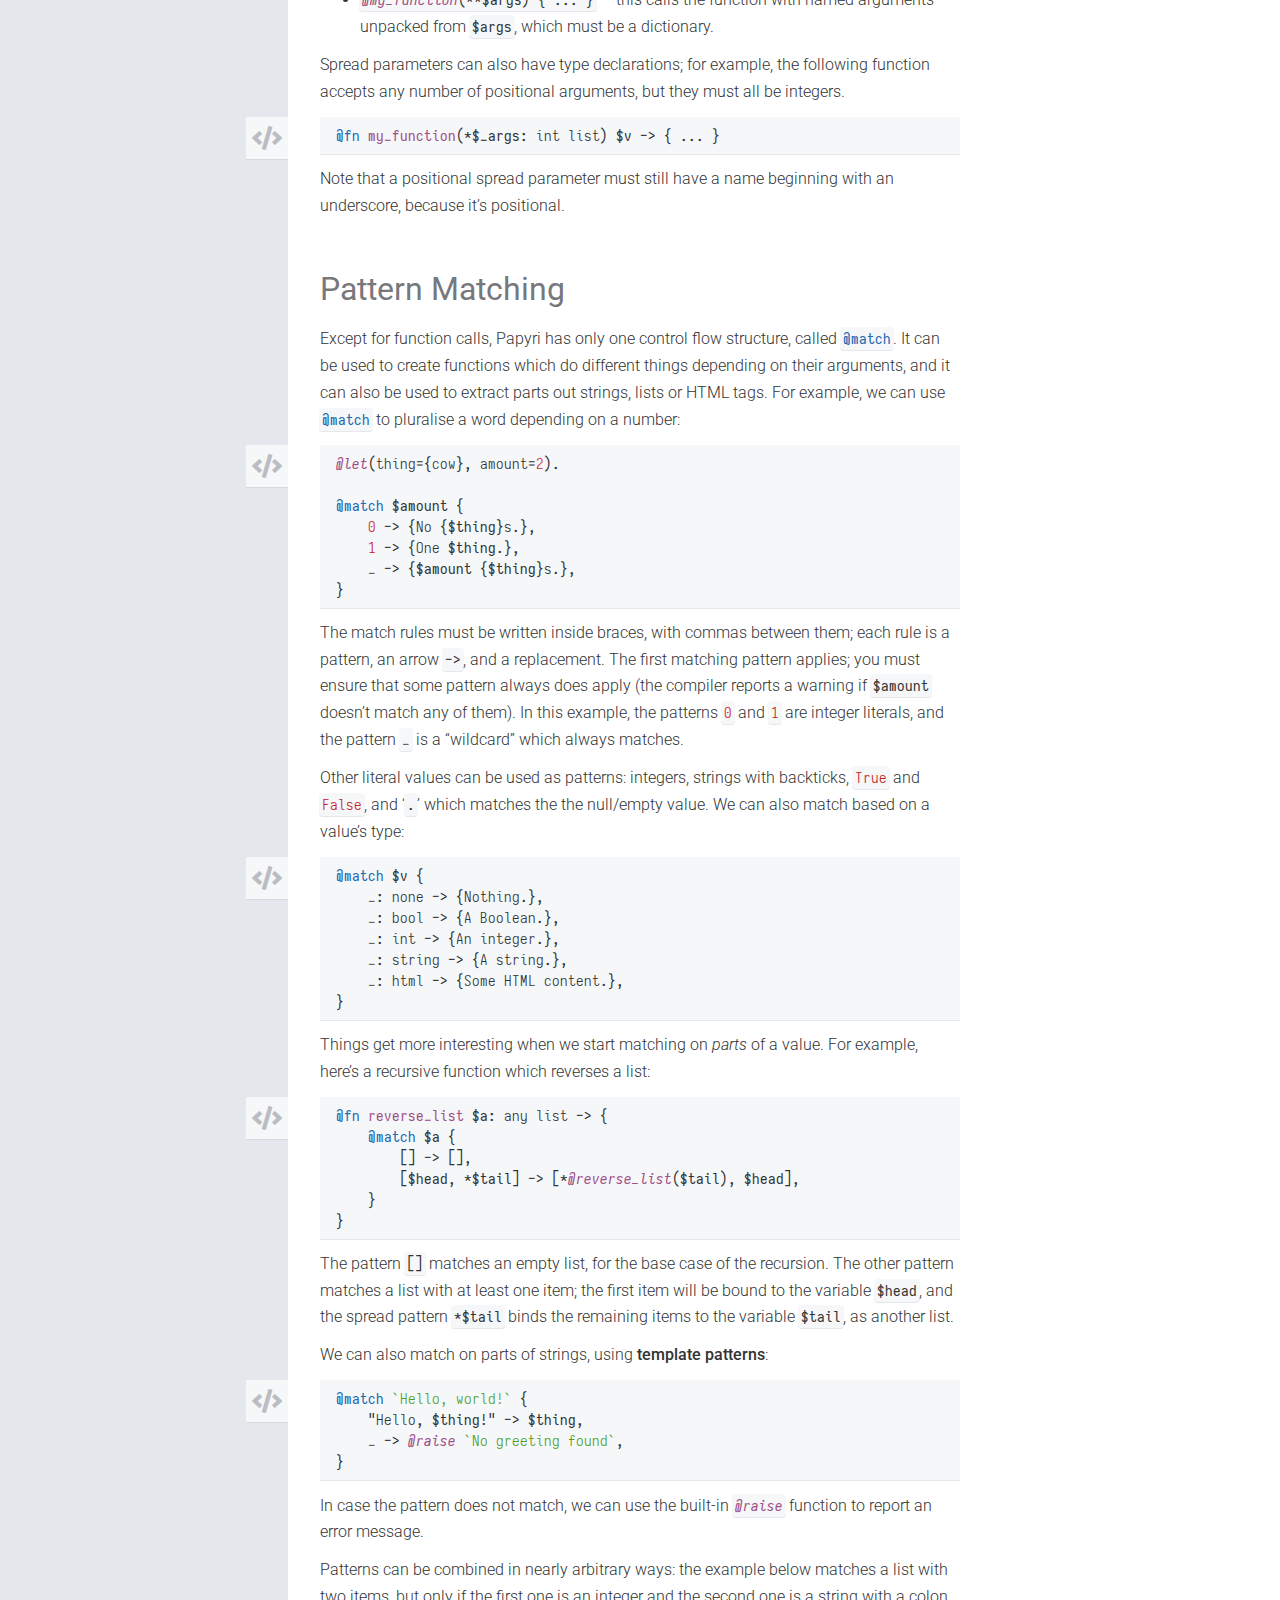
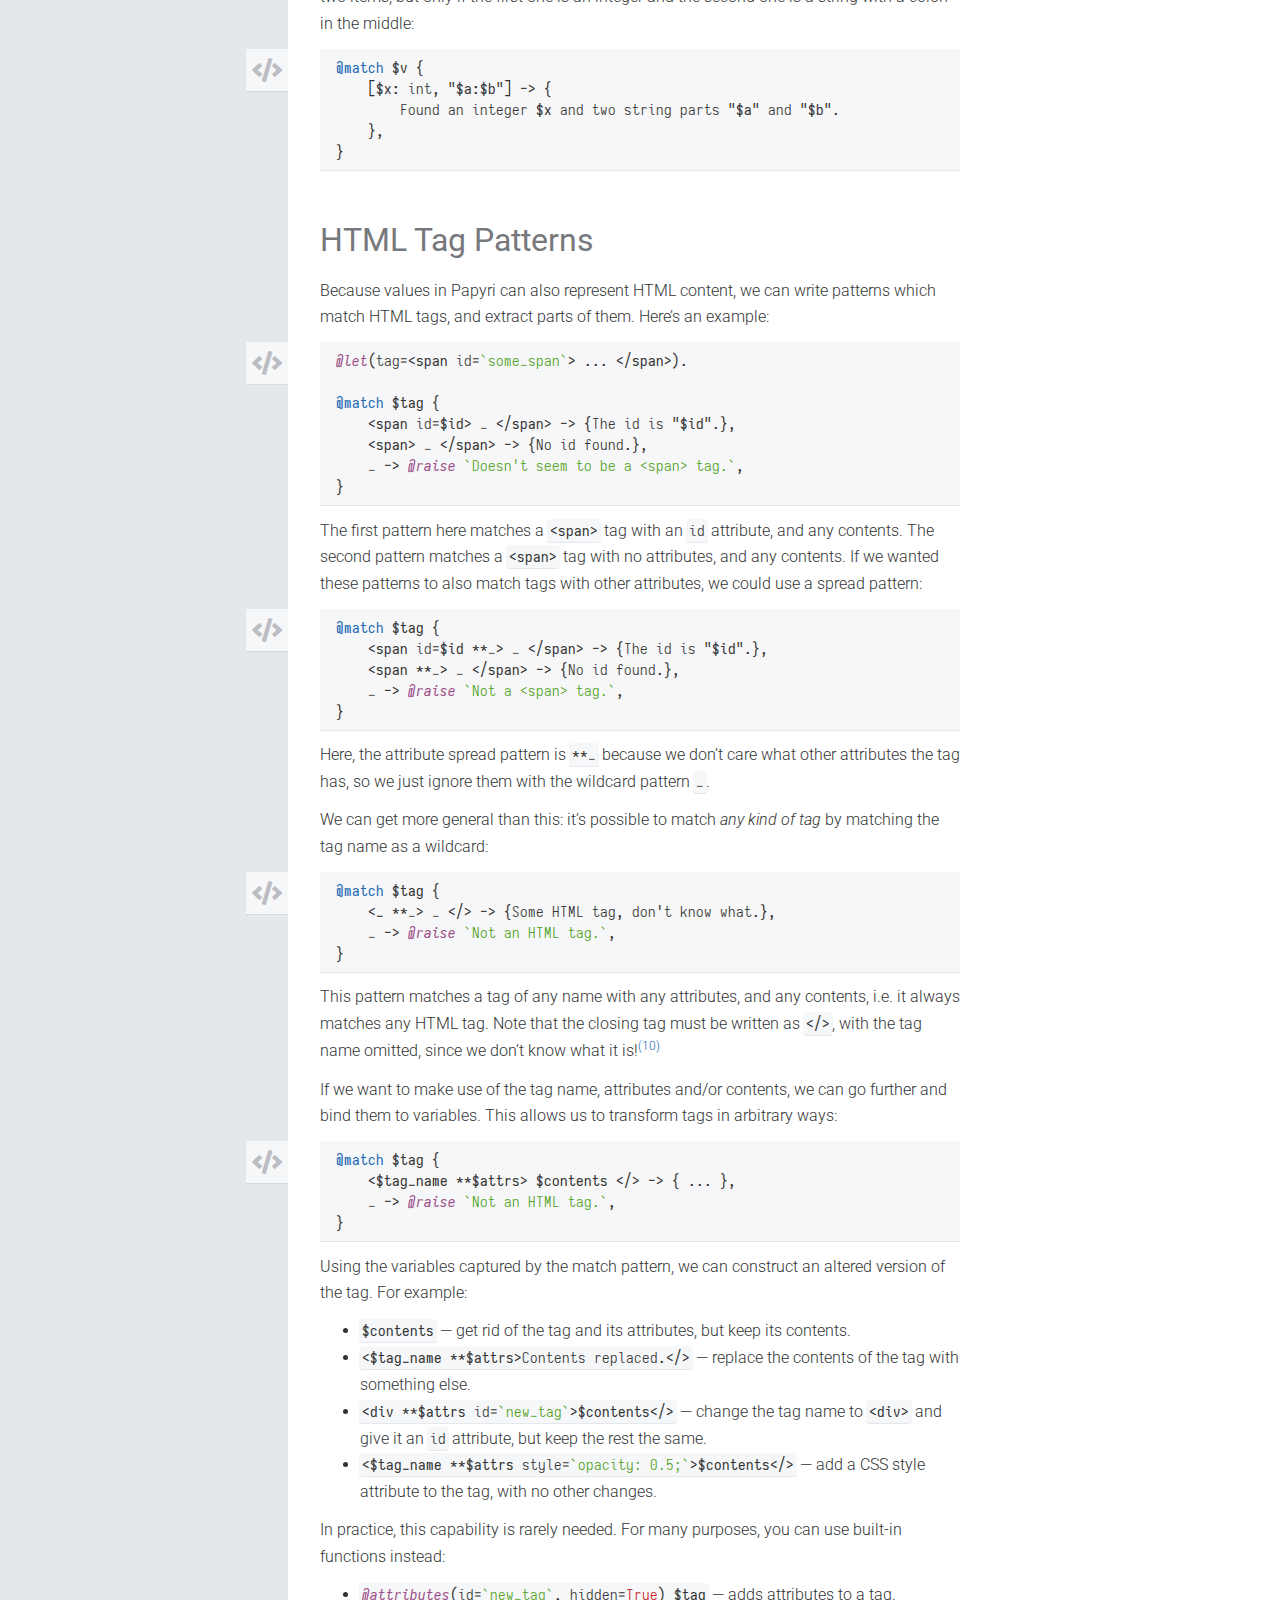
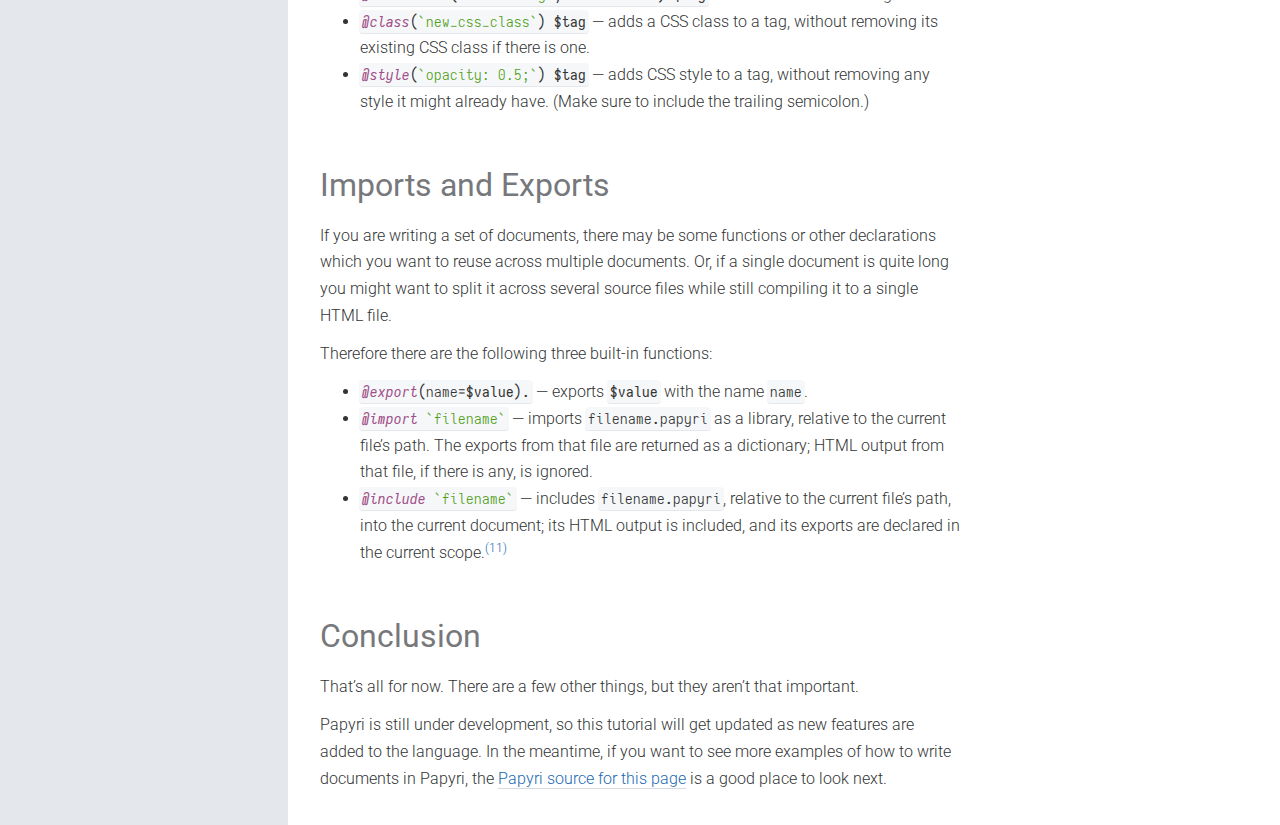
==== commit 99770480: "Revert change to tag content patterns" ====
--- a/tutorial.html
+++ b/tutorial.html
@@ -114,21 +114,21 @@
 </code></pre><h2>HTML Tag Patterns</h2><p>Because values in Papyri can also represent HTML content, we can write patterns which match HTML tags, and extract parts of them. Here’s an example:</p><p><a class="anchor"><span class="anchor-root"><span class="anchor-icon"><i class="fas fa-code"></i></span></span></a></p><pre class="panel listing"><code class="syntax-highlight lang-papyri"><span class="line" data-line-no="1"><span class="decorator">@let</span><span class="lparen" data-paren-no="1">(</span>tag<span class="op">=&lt;</span><span class="name">span</span> id<span class="op">=</span><span class="string">`some_span`</span><span class="op">&gt;</span> <span class="op">...</span> <span class="op">&lt;/span&gt;</span><span class="rparen" data-paren-no="1">)</span><span class="op">.</span></span>
 <span class="line" data-line-no="2"></span>
 <span class="line" data-line-no="3"><span class="keyword">@match</span> <span class="name">$tag</span> <span class="lparen" data-paren-no="2">{</span></span>
-<span class="line" data-line-no="4">    <span class="op">&lt;</span><span class="name">span</span> id<span class="op">=</span><span class="name">$id</span><span class="op">&gt;</span> <span class="op">*</span>_ <span class="op">&lt;/span&gt;</span> <span class="op">-&gt;</span> <span class="lparen" data-paren-no="3">{</span>The id is <span class="op">"</span><span class="name">$id</span><span class="op">".</span><span class="rparen" data-paren-no="3">}</span><span class="op">,</span></span>
-<span class="line" data-line-no="5">    <span class="op">&lt;</span><span class="name">span</span><span class="op">&gt;</span> <span class="op">*</span>_ <span class="op">&lt;/span&gt;</span> <span class="op">-&gt;</span> <span class="lparen" data-paren-no="4">{</span>No id found<span class="op">.</span><span class="rparen" data-paren-no="4">}</span><span class="op">,</span></span>
-<span class="line" data-line-no="6">    _ <span class="op">-&gt;</span> <span class="decorator">@raise</span> <span class="string">`Doesn't seem to be a span tag.`</span><span class="op">,</span></span>
+<span class="line" data-line-no="4">    <span class="op">&lt;</span><span class="name">span</span> id<span class="op">=</span><span class="name">$id</span><span class="op">&gt;</span> _ <span class="op">&lt;/span&gt;</span> <span class="op">-&gt;</span> <span class="lparen" data-paren-no="3">{</span>The id is <span class="op">"</span><span class="name">$id</span><span class="op">".</span><span class="rparen" data-paren-no="3">}</span><span class="op">,</span></span>
+<span class="line" data-line-no="5">    <span class="op">&lt;</span><span class="name">span</span><span class="op">&gt;</span> _ <span class="op">&lt;/span&gt;</span> <span class="op">-&gt;</span> <span class="lparen" data-paren-no="4">{</span>No id found<span class="op">.</span><span class="rparen" data-paren-no="4">}</span><span class="op">,</span></span>
+<span class="line" data-line-no="6">    _ <span class="op">-&gt;</span> <span class="decorator">@raise</span> <span class="string">`Doesn't seem to be a &lt;span&gt; tag.`</span><span class="op">,</span></span>
 <span class="line" data-line-no="7"><span class="rparen" data-paren-no="2">}</span></span>
 </code></pre><p>The first pattern here matches a <code class="syntax-highlight lang-papyri"><span class="op">&lt;</span><span class="name">span</span><span class="op">&gt;</span></code> tag with an <code class="syntax-highlight lang-papyri">id</code> attribute, and any contents. The second pattern matches a <code class="syntax-highlight lang-papyri"><span class="op">&lt;</span><span class="name">span</span><span class="op">&gt;</span></code> tag with no attributes, and any contents. If we wanted these patterns to also match tags with other attributes, we could use a spread pattern:</p><p><a class="anchor"><span class="anchor-root"><span class="anchor-icon"><i class="fas fa-code"></i></span></span></a></p><pre class="panel listing"><code class="syntax-highlight lang-papyri"><span class="line" data-line-no="1"><span class="keyword">@match</span> <span class="name">$tag</span> <span class="lparen" data-paren-no="1">{</span></span>
-<span class="line" data-line-no="2">    <span class="op">&lt;</span><span class="name">span</span> id<span class="op">=</span><span class="name">$id</span> <span class="op">**</span>_<span class="op">&gt;</span> <span class="op">*</span>_ <span class="op">&lt;/span&gt;</span> <span class="op">-&gt;</span> <span class="lparen" data-paren-no="2">{</span>The id is <span class="op">"</span><span class="name">$id</span><span class="op">".</span><span class="rparen" data-paren-no="2">}</span><span class="op">,</span></span>
-<span class="line" data-line-no="3">    <span class="op">&lt;</span><span class="name">span</span> <span class="op">**</span>_<span class="op">&gt;</span> <span class="op">*</span>_ <span class="op">&lt;/span&gt;</span> <span class="op">-&gt;</span> <span class="lparen" data-paren-no="3">{</span>No id found<span class="op">.</span><span class="rparen" data-paren-no="3">}</span><span class="op">,</span></span>
-<span class="line" data-line-no="4">    _ <span class="op">-&gt;</span> <span class="decorator">@raise</span> <span class="string">`Doesn't seem to be a span tag.`</span><span class="op">,</span></span>
+<span class="line" data-line-no="2">    <span class="op">&lt;</span><span class="name">span</span> id<span class="op">=</span><span class="name">$id</span> <span class="op">**</span>_<span class="op">&gt;</span> _ <span class="op">&lt;/span&gt;</span> <span class="op">-&gt;</span> <span class="lparen" data-paren-no="2">{</span>The id is <span class="op">"</span><span class="name">$id</span><span class="op">".</span><span class="rparen" data-paren-no="2">}</span><span class="op">,</span></span>
+<span class="line" data-line-no="3">    <span class="op">&lt;</span><span class="name">span</span> <span class="op">**</span>_<span class="op">&gt;</span> _ <span class="op">&lt;/span&gt;</span> <span class="op">-&gt;</span> <span class="lparen" data-paren-no="3">{</span>No id found<span class="op">.</span><span class="rparen" data-paren-no="3">}</span><span class="op">,</span></span>
+<span class="line" data-line-no="4">    _ <span class="op">-&gt;</span> <span class="decorator">@raise</span> <span class="string">`Not a &lt;span&gt; tag.`</span><span class="op">,</span></span>
 <span class="line" data-line-no="5"><span class="rparen" data-paren-no="1">}</span></span>
 </code></pre><p>Here, the attribute spread pattern is <code class="syntax-highlight lang-papyri"><span class="op">**</span>_</code> because we don’t care what other attributes the tag has, so we just ignore them with the wildcard pattern <code class="syntax-highlight lang-papyri">_</code>.</p><p>We can get more general than this: it’s possible to match <em>any kind of tag</em> by matching the tag name as a wildcard:</p><p><a class="anchor"><span class="anchor-root"><span class="anchor-icon"><i class="fas fa-code"></i></span></span></a></p><pre class="panel listing"><code class="syntax-highlight lang-papyri"><span class="line" data-line-no="1"><span class="keyword">@match</span> <span class="name">$tag</span> <span class="lparen" data-paren-no="1">{</span></span>
-<span class="line" data-line-no="2">    <span class="op">&lt;</span><span class="name">_</span> <span class="op">**</span>_<span class="op">&gt;</span> <span class="op">*</span>_ <span class="op">&lt;/&gt;</span> <span class="op">-&gt;</span> <span class="lparen" data-paren-no="2">{</span>Some HTML tag<span class="op">,</span> don<span class="op">'</span>t know what<span class="op">.</span><span class="rparen" data-paren-no="2">}</span><span class="op">,</span></span>
+<span class="line" data-line-no="2">    <span class="op">&lt;</span><span class="name">_</span> <span class="op">**</span>_<span class="op">&gt;</span> _ <span class="op">&lt;/&gt;</span> <span class="op">-&gt;</span> <span class="lparen" data-paren-no="2">{</span>Some HTML tag<span class="op">,</span> don<span class="op">'</span>t know what<span class="op">.</span><span class="rparen" data-paren-no="2">}</span><span class="op">,</span></span>
 <span class="line" data-line-no="3">    _ <span class="op">-&gt;</span> <span class="decorator">@raise</span> <span class="string">`Not an HTML tag.`</span><span class="op">,</span></span>
 <span class="line" data-line-no="4"><span class="rparen" data-paren-no="1">}</span></span>
 </code></pre><p>This pattern matches a tag of any name with any attributes, and any contents, i.e. it always matches any HTML tag. Note that the closing tag must be written as <code class="syntax-highlight lang-papyri"><span class="op">&lt;/&gt;</span></code>, with the tag name omitted, since we don’t know what it is!⁠<a class="footnote-ref"></a><span class="footnote panel">In this context this syntax is necessary, but the same syntax is also allowed as a shorthand for a closing tag in other contexts. For example, <code class="syntax-highlight lang-papyri"><span class="op">&lt;</span><span class="name">blockquote</span><span class="op">&gt;</span> <span class="op">...</span> <span class="op">&lt;/&gt;</span></code> is valid in Papyri. (It would not be valid in pure HTML.)</span></p><p>If we want to make use of the tag name, attributes and/or contents, we can go further and bind them to variables. This allows us to transform tags in arbitrary ways:</p><p><a class="anchor"><span class="anchor-root"><span class="anchor-icon"><i class="fas fa-code"></i></span></span></a></p><pre class="panel listing"><code class="syntax-highlight lang-papyri"><span class="line" data-line-no="1"><span class="keyword">@match</span> <span class="name">$tag</span> <span class="lparen" data-paren-no="1">{</span></span>
-<span class="line" data-line-no="2">    <span class="op">&lt;</span><span class="name">$tag_name</span> <span class="op">**</span><span class="name">$attrs</span><span class="op">&gt;</span> <span class="op">*</span><span class="name">$contents</span> <span class="op">&lt;/&gt;</span> <span class="op">-&gt;</span> <span class="lparen" data-paren-no="2">{</span> <span class="op">...</span> <span class="rparen" data-paren-no="2">}</span><span class="op">,</span></span>
+<span class="line" data-line-no="2">    <span class="op">&lt;</span><span class="name">$tag_name</span> <span class="op">**</span><span class="name">$attrs</span><span class="op">&gt;</span> <span class="name">$contents</span> <span class="op">&lt;/&gt;</span> <span class="op">-&gt;</span> <span class="lparen" data-paren-no="2">{</span> <span class="op">...</span> <span class="rparen" data-paren-no="2">}</span><span class="op">,</span></span>
 <span class="line" data-line-no="3">    _ <span class="op">-&gt;</span> <span class="decorator">@raise</span> <span class="string">`Not an HTML tag.`</span><span class="op">,</span></span>
 <span class="line" data-line-no="4"><span class="rparen" data-paren-no="1">}</span></span>
 </code></pre><p>Using the variables captured by the match pattern, we can construct an altered version of the tag. For example:</p><ul><li><code class="syntax-highlight lang-papyri"><span class="name">$contents</span></code> — get rid of the tag and its attributes, but keep its contents.</li><li><code class="syntax-highlight lang-papyri"><span class="op">&lt;</span><span class="name">$tag_name</span> <span class="op">**</span><span class="name">$attrs</span><span class="op">&gt;</span>Contents replaced<span class="op">.&lt;/&gt;</span></code> — replace the contents of the tag with something else.</li><li><code class="syntax-highlight lang-papyri"><span class="op">&lt;</span><span class="name">div</span> <span class="op">**</span><span class="name">$attrs</span> id<span class="op">=</span><span class="string">`new_tag`</span><span class="op">&gt;</span><span class="name">$contents</span><span class="op">&lt;/&gt;</span></code> — change the tag name to <code class="syntax-highlight lang-papyri"><span class="op">&lt;</span><span class="name">div</span><span class="op">&gt;</span></code> and give it an <code class="syntax-highlight lang-papyri">id</code> attribute, but keep the rest the same.</li><li><code class="syntax-highlight lang-papyri"><span class="op">&lt;</span><span class="name">$tag_name</span> <span class="op">**</span><span class="name">$attrs</span> style<span class="op">=</span><span class="string">`opacity: 0.5;`</span><span class="op">&gt;</span><span class="name">$contents</span><span class="op">&lt;/&gt;</span></code> — add a CSS style attribute to the tag, with no other changes.</li></ul><p>In practice, this capability is rarely needed. For many purposes, you can use built-in functions instead:</p><ul><li><code class="syntax-highlight lang-papyri"><span class="decorator">@attributes</span><span class="lparen" data-paren-no="1">(</span>id<span class="op">=</span><span class="string">`new_tag`</span><span class="op">,</span> hidden<span class="op">=</span><span class="keyword-literal">True</span><span class="rparen" data-paren-no="1">)</span> <span class="name">$tag</span></code> — adds attributes to a tag.</li><li><code class="syntax-highlight lang-papyri"><span class="decorator">@class</span><span class="lparen" data-paren-no="1">(</span><span class="string">`new_css_class`</span><span class="rparen" data-paren-no="1">)</span> <span class="name">$tag</span></code> — adds a CSS class to a tag, without removing its existing CSS class if there is one.</li><li><code class="syntax-highlight lang-papyri"><span class="decorator">@style</span><span class="lparen" data-paren-no="1">(</span><span class="string">`opacity: 0.5;`</span><span class="rparen" data-paren-no="1">)</span> <span class="name">$tag</span></code> — adds CSS style to a tag, without removing any style it might already have. (Make sure to include the trailing semicolon.)</li></ul><h2>Imports and Exports</h2><p>If you are writing a set of documents, there may be some functions or other declarations which you want to reuse across multiple documents. Or, if a single document is quite long you might want to split it across several source files while still compiling it to a single HTML file.</p><p>Therefore there are the following three built-in functions:</p><ul><li><code class="syntax-highlight lang-papyri"><span class="decorator">@export</span><span class="lparen" data-paren-no="1">(</span>name<span class="op">=</span><span class="name">$value</span><span class="rparen" data-paren-no="1">)</span><span class="op">.</span></code> — exports <code class="syntax-highlight lang-papyri"><span class="name">$value</span></code> with the name <code class="syntax-highlight lang-papyri">name</code>.</li><li><code class="syntax-highlight lang-papyri"><span class="decorator">@import</span> <span class="string">`filename`</span></code> — imports <code class="syntax-highlight lang-papyri">filename<span class="op">.</span>papyri</code> as a library, relative to the current file’s path. The exports from that file are returned as a dictionary; HTML output from that file, if there is any, is ignored.</li><li><code class="syntax-highlight lang-papyri"><span class="decorator">@include</span> <span class="string">`filename`</span></code> — includes <code class="syntax-highlight lang-papyri">filename<span class="op">.</span>papyri</code>, relative to the current file’s path, into the current document; its HTML output is included, and its exports are declared in the current scope.⁠<a class="footnote-ref"></a><span class="footnote panel">Papyri uses lexical scopes for functions and for replacements in <code class="syntax-highlight lang-papyri"><span class="keyword">@match</span></code> rules.</span></li></ul><h2>Conclusion</h2><p>That’s all for now. There are a few other things, but they aren’t that important.</p><p>Papyri is still under development, so this tutorial will get updated as new features are added to the language. In the meantime, if you want to see more examples of how to write documents in Papyri, the <a href="https://github.com/kaya3/papyri/blob/master/tutorial.papyri">Papyri source for this page</a> is a good place to look next.</p></article><script type="text/javascript" src="./papyri.js"></script></body></html>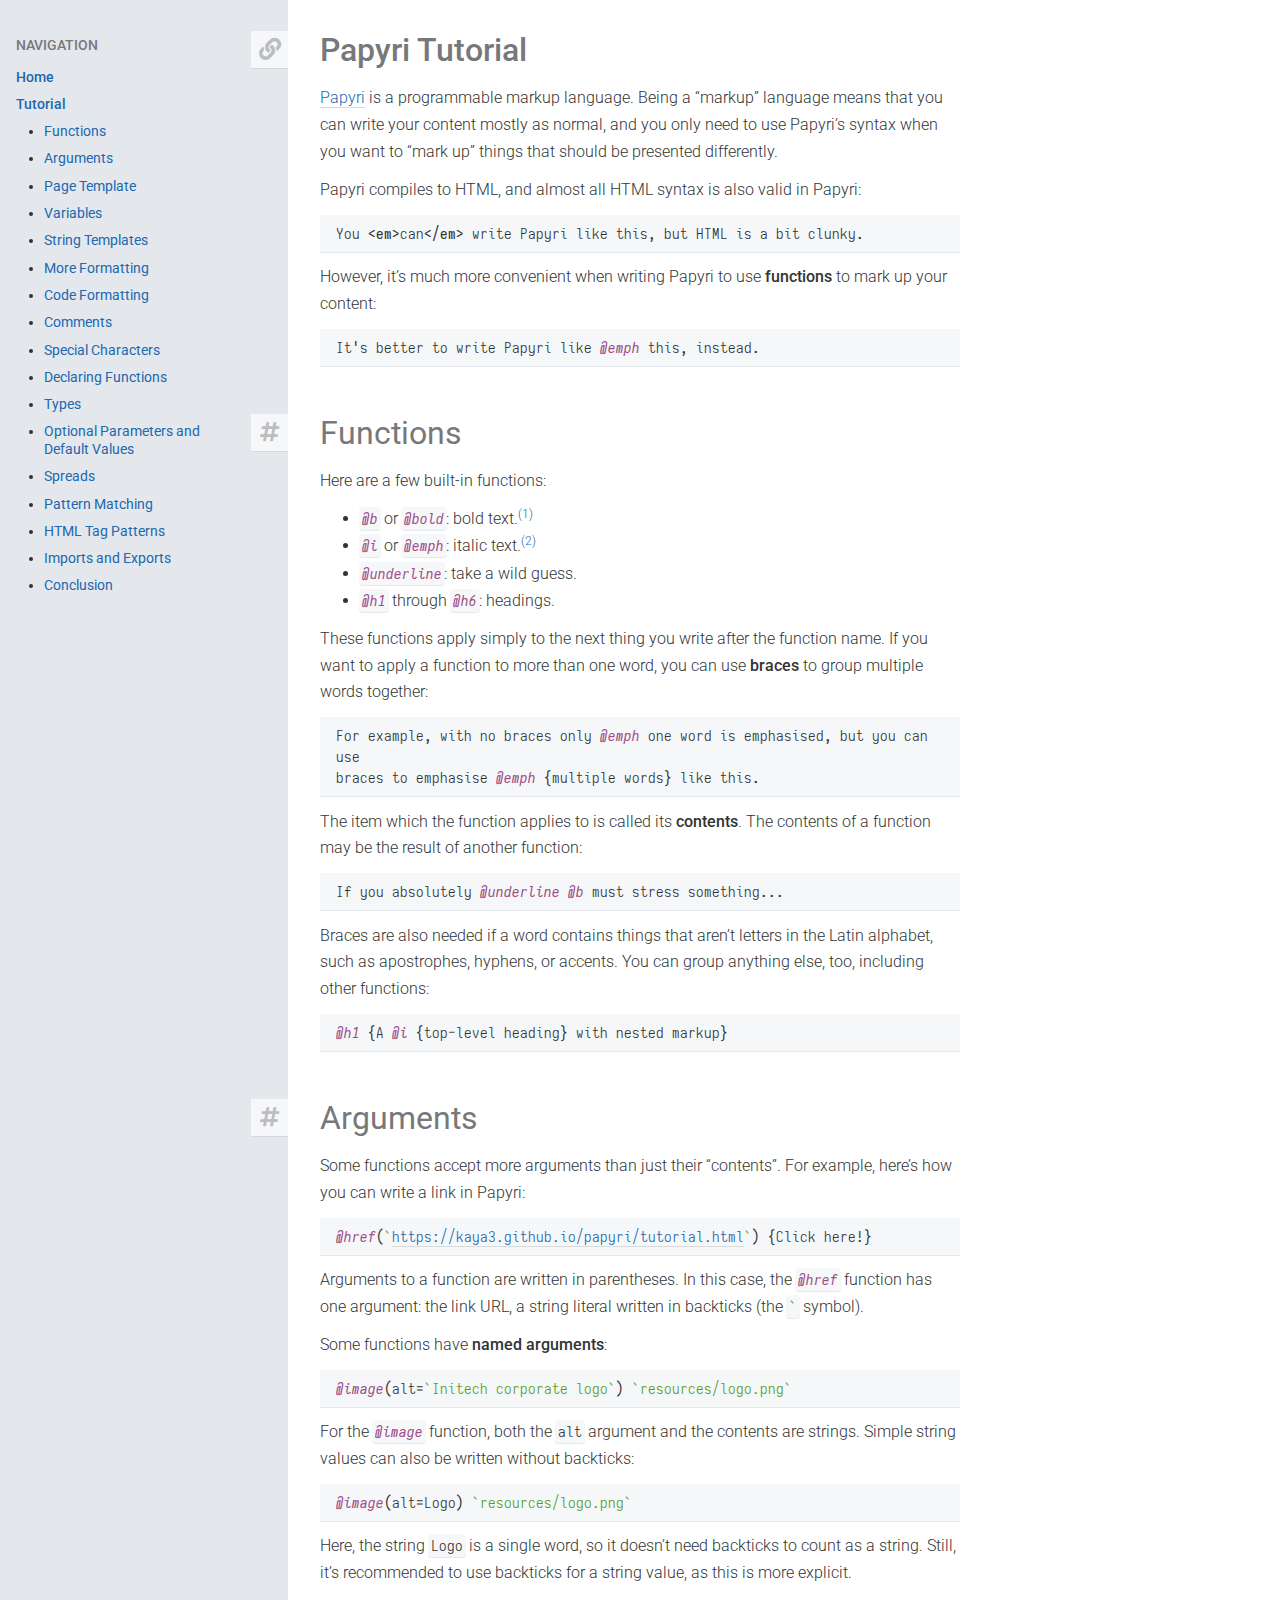
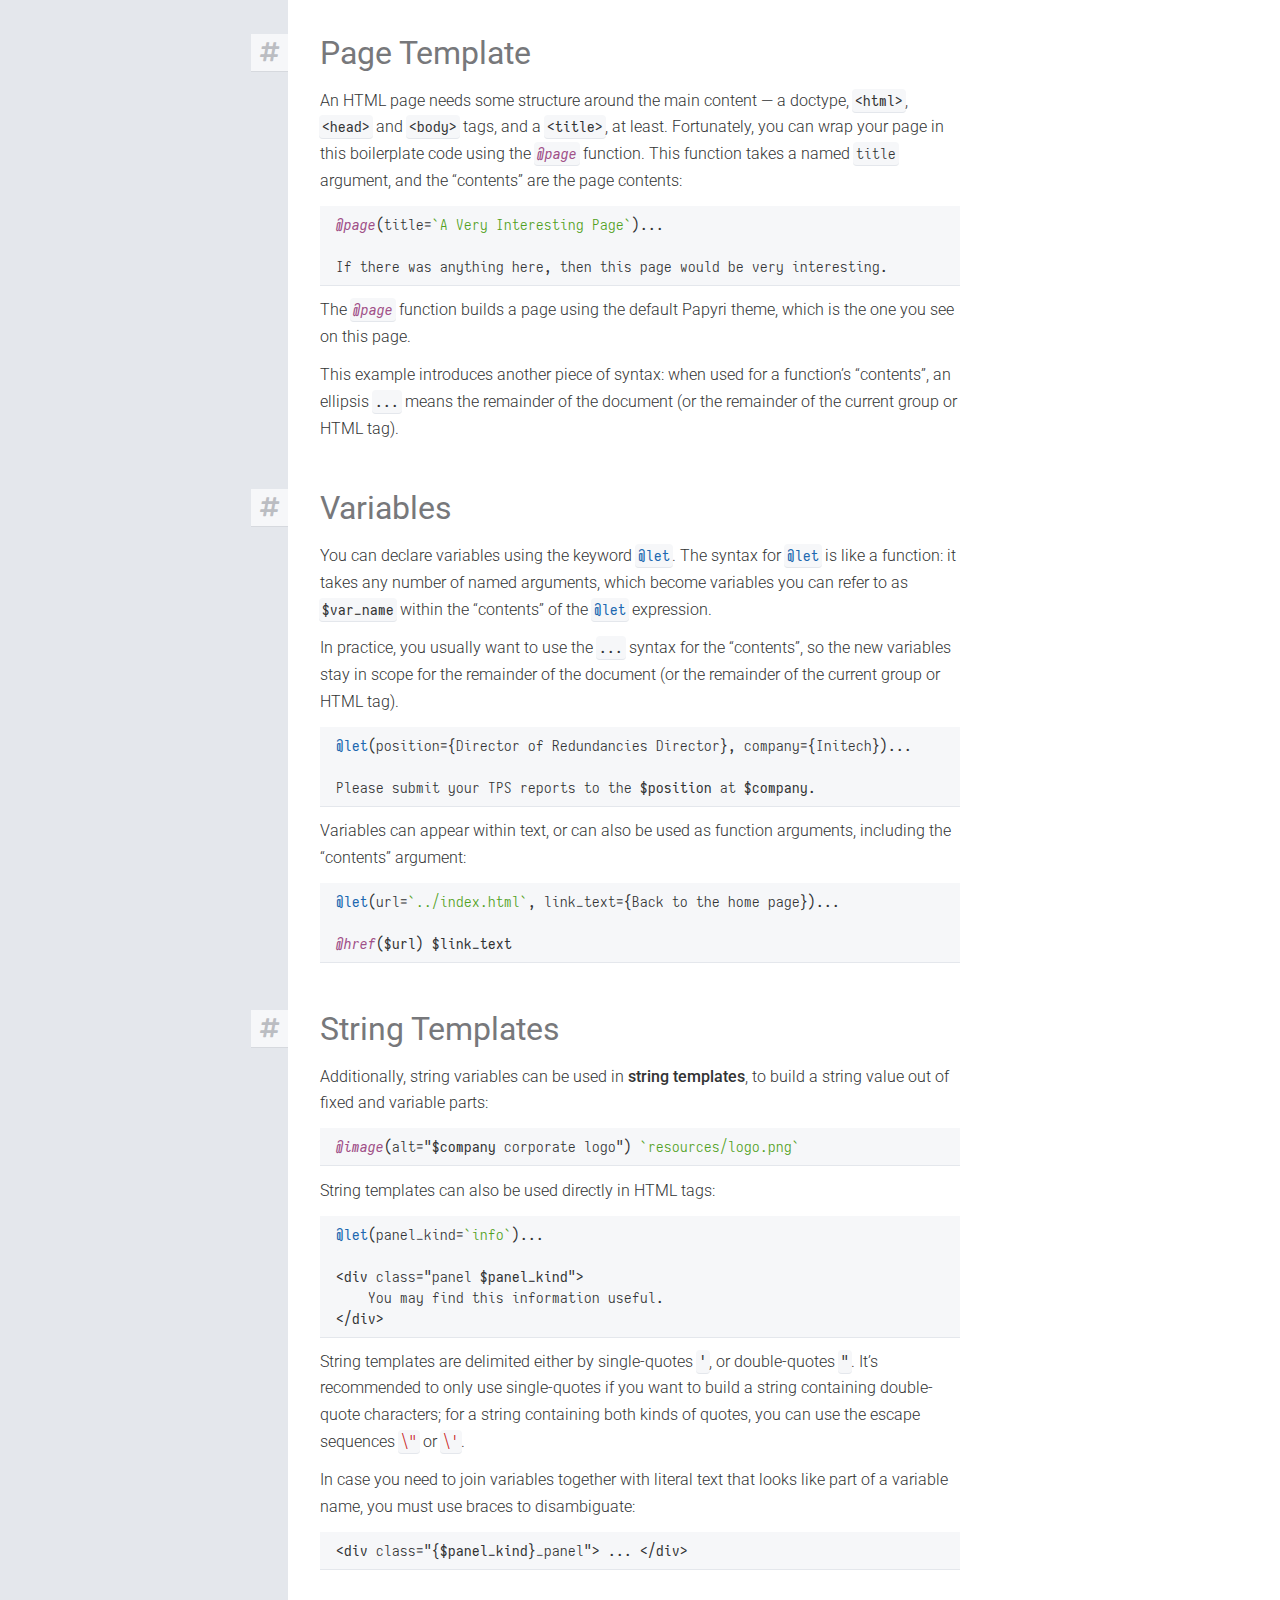
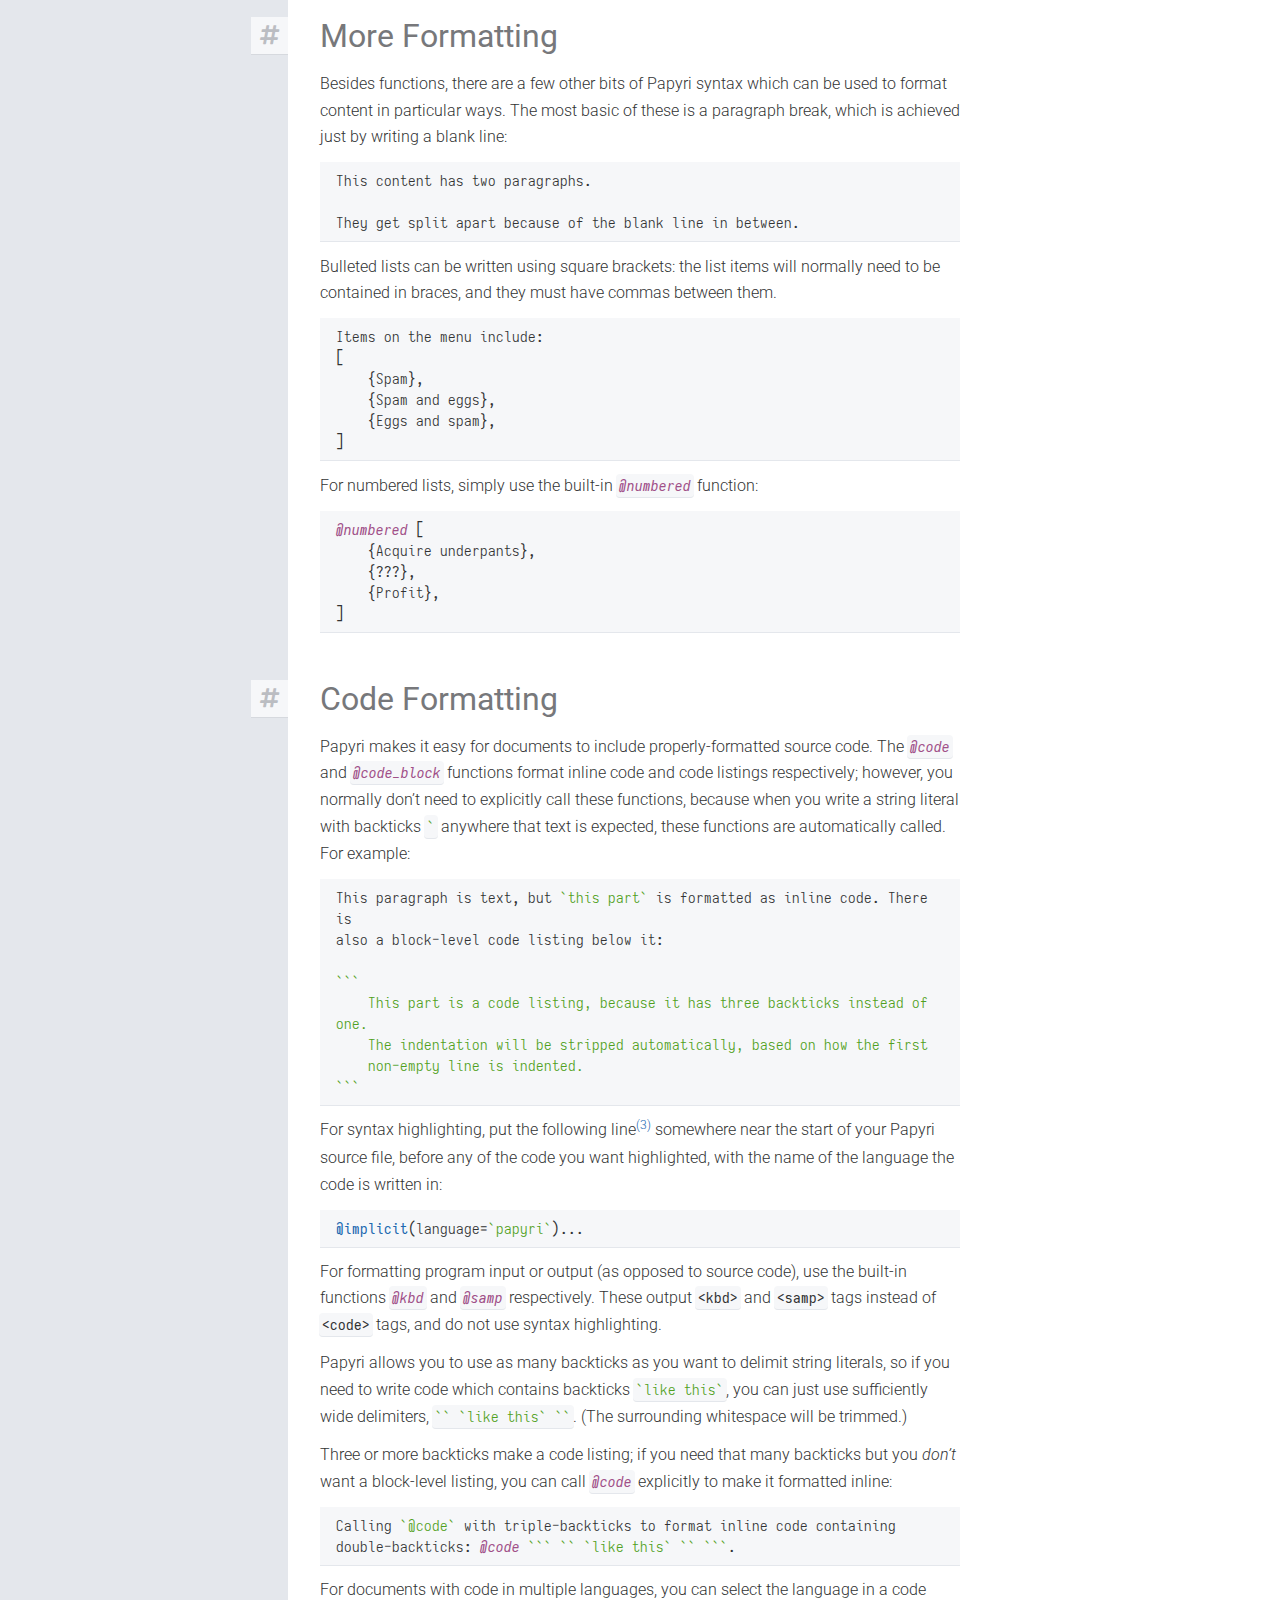
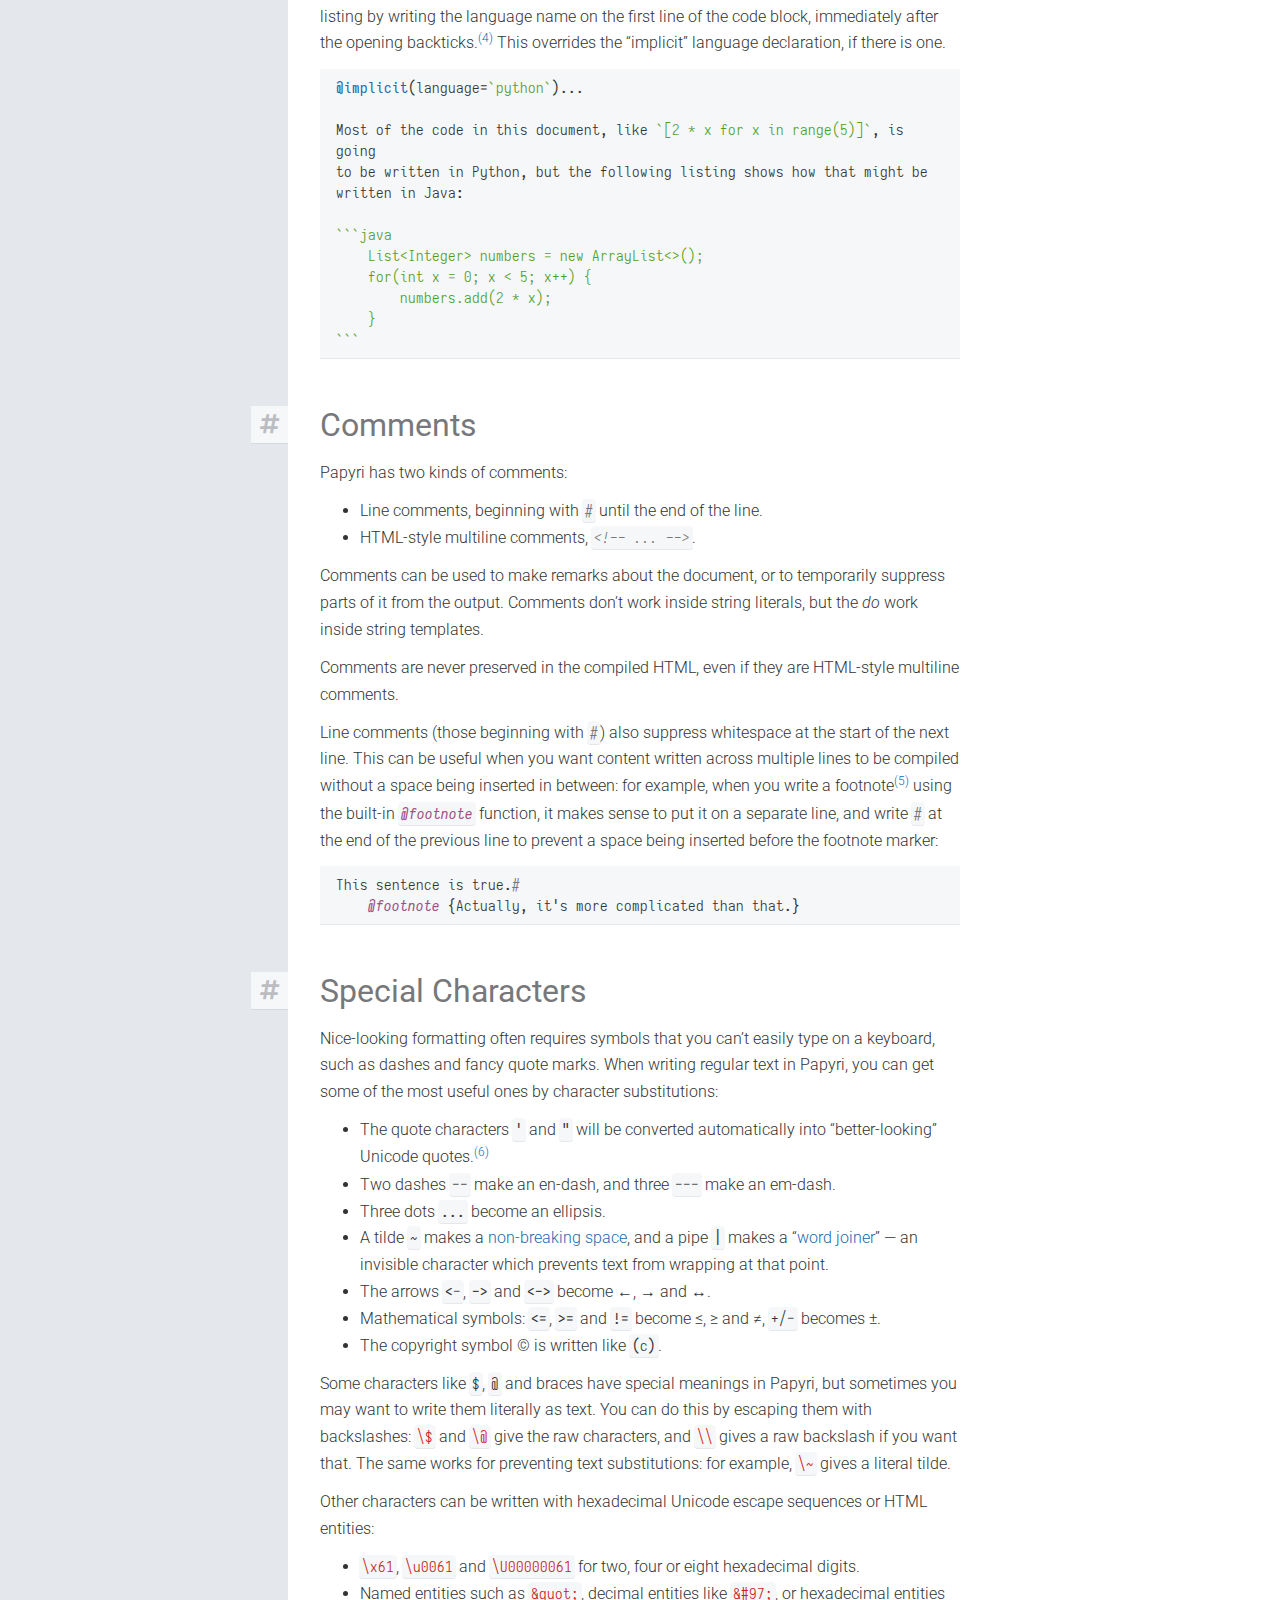
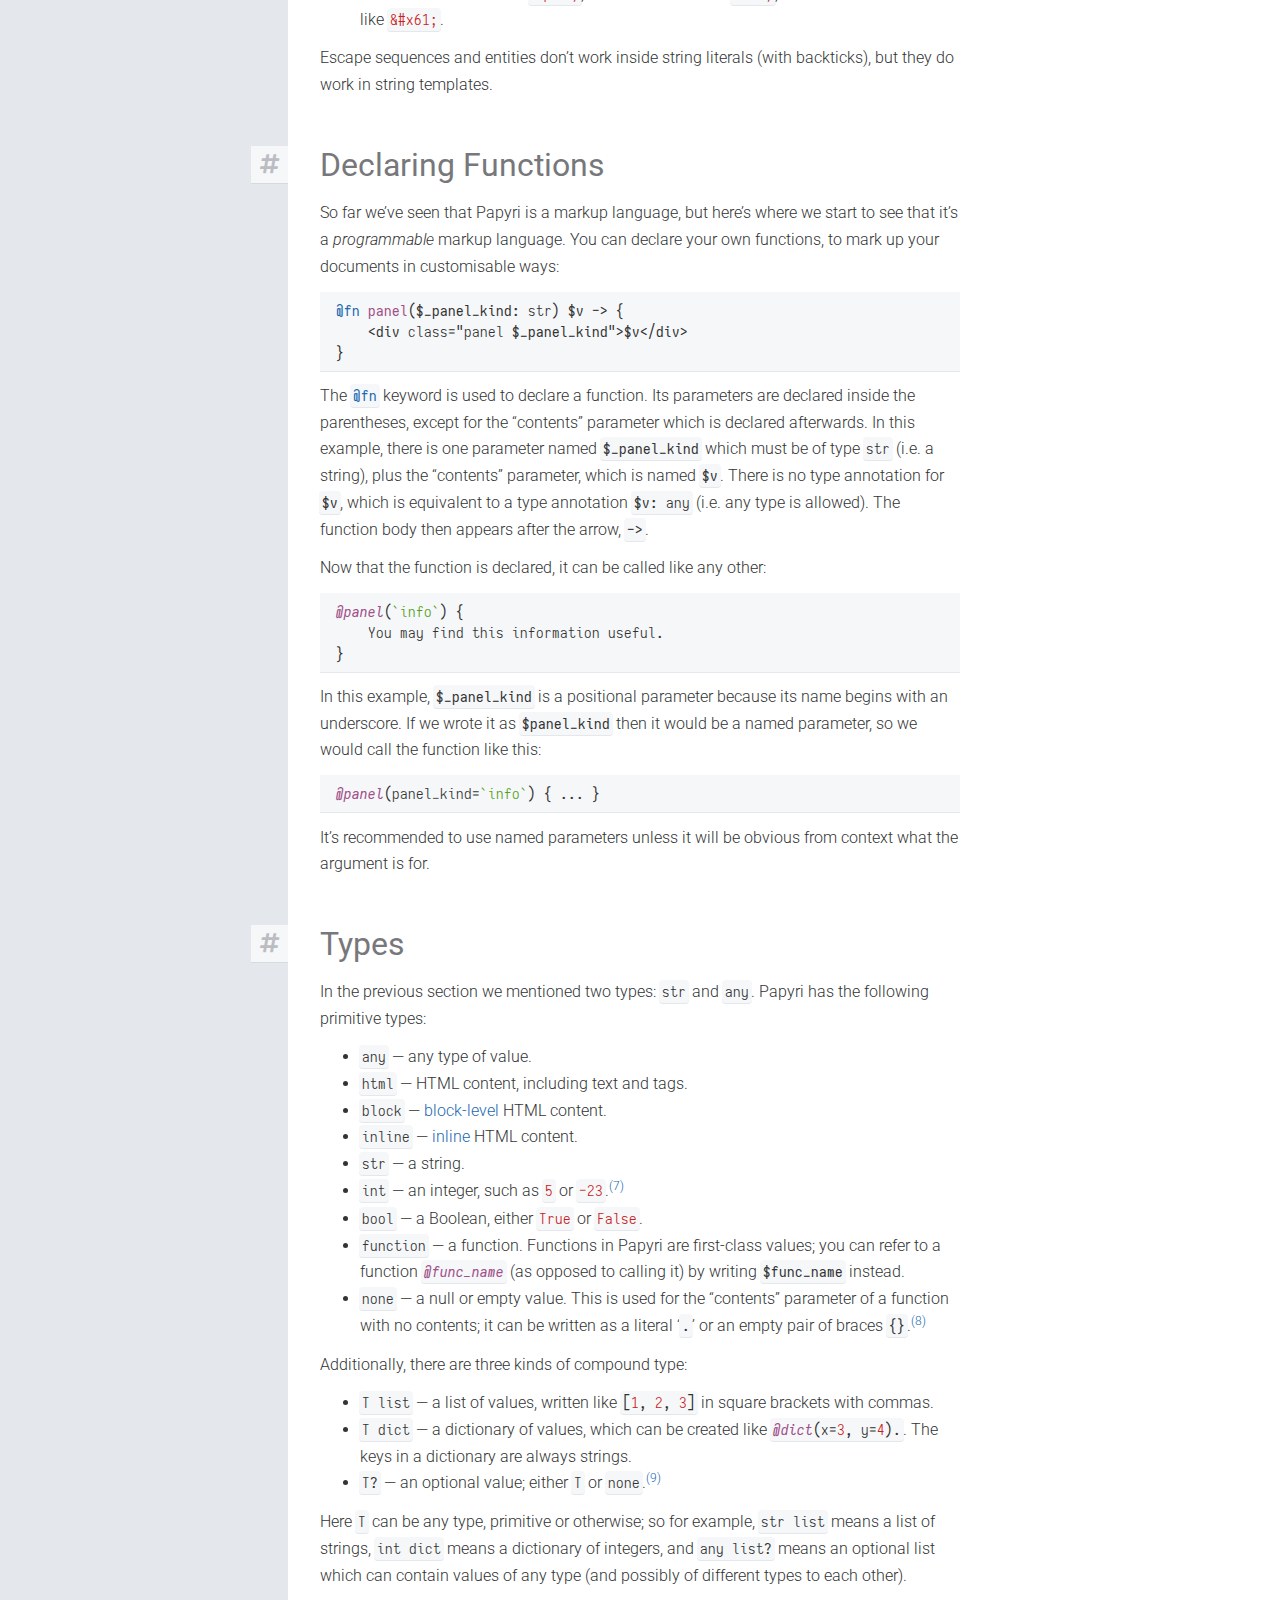
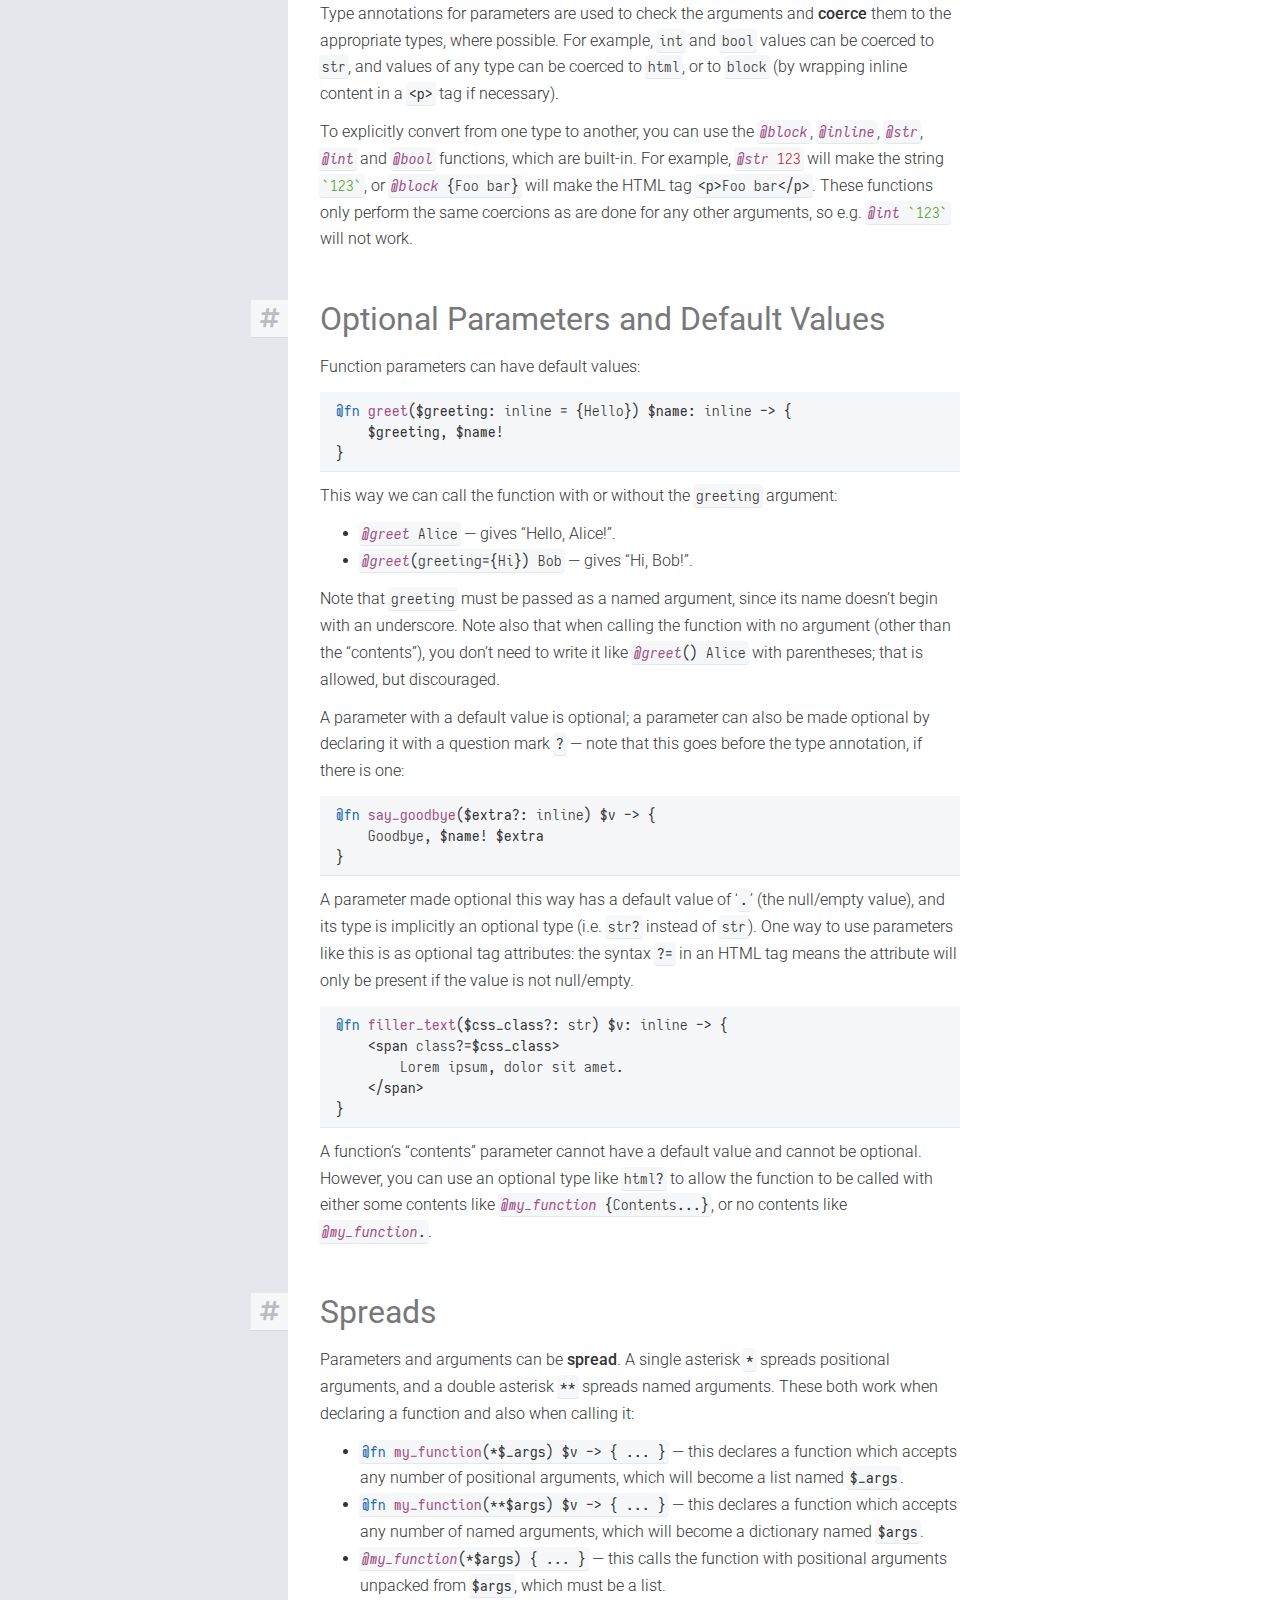
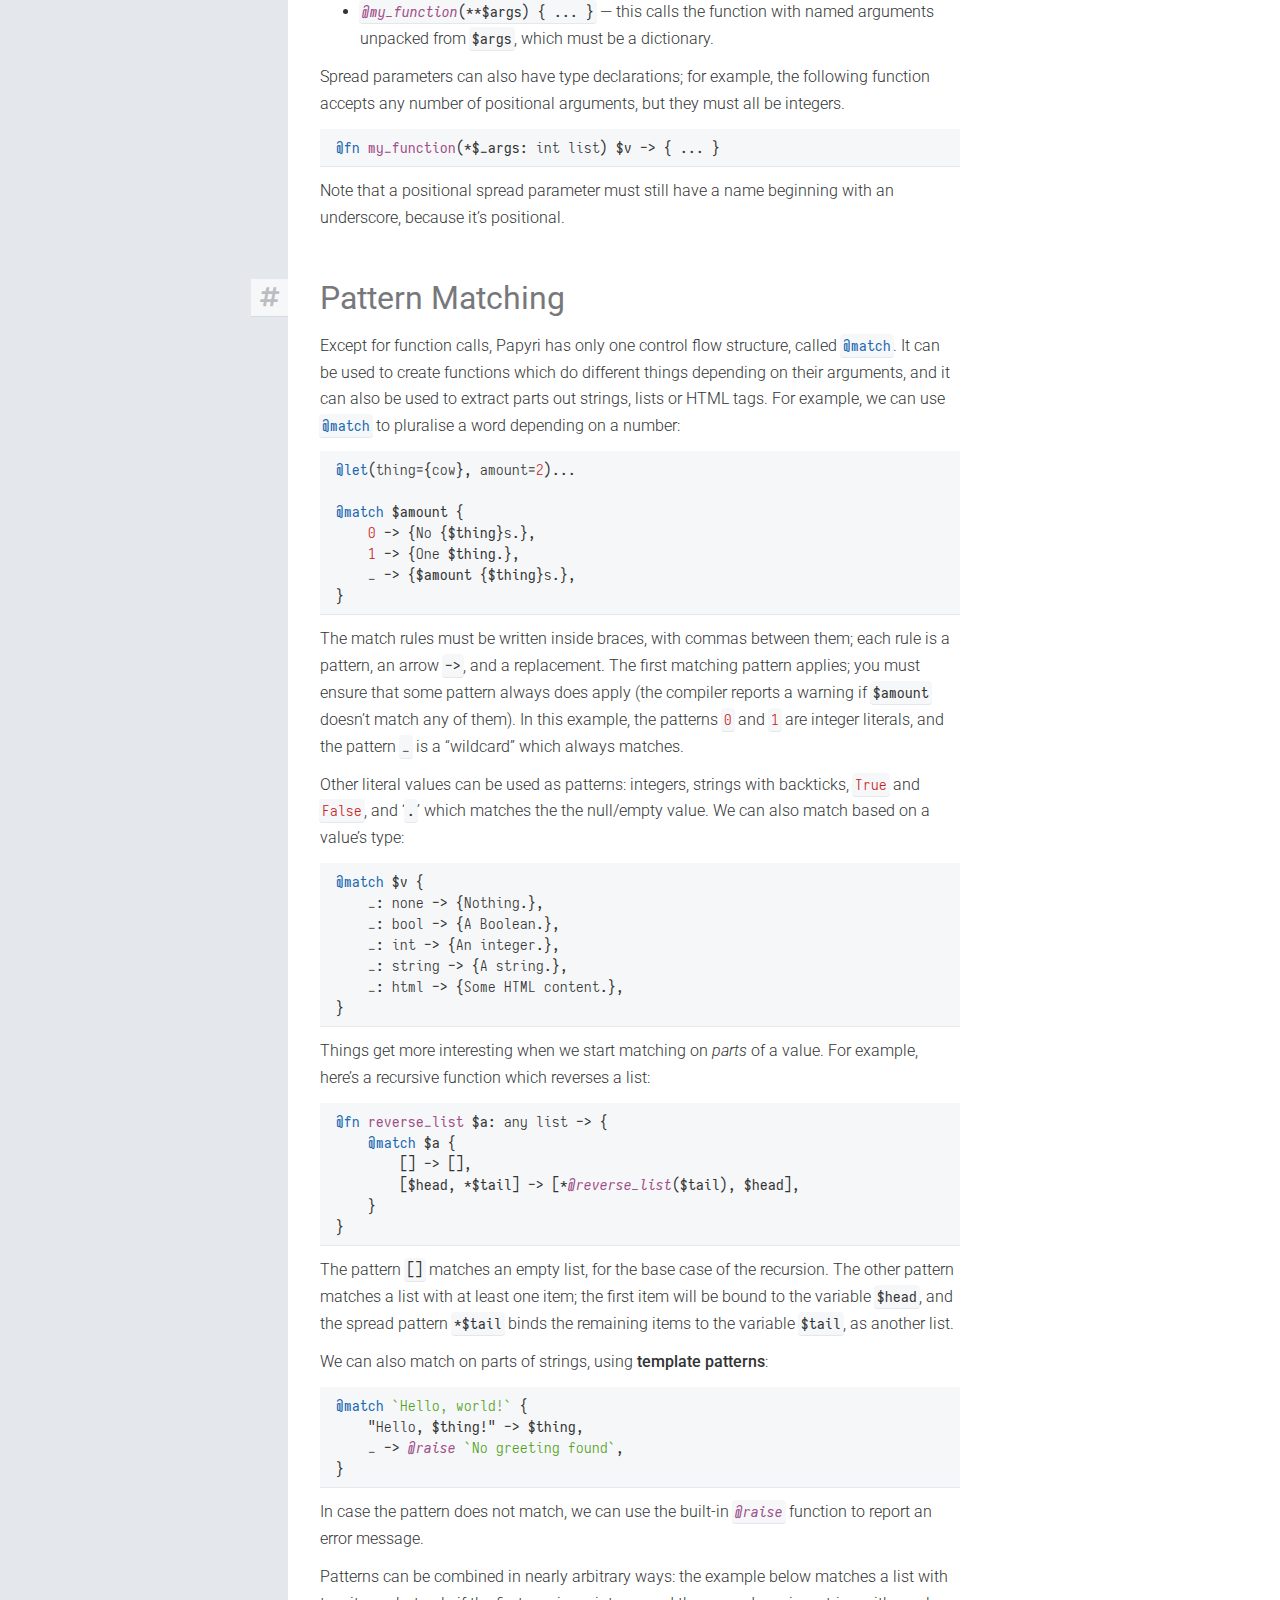
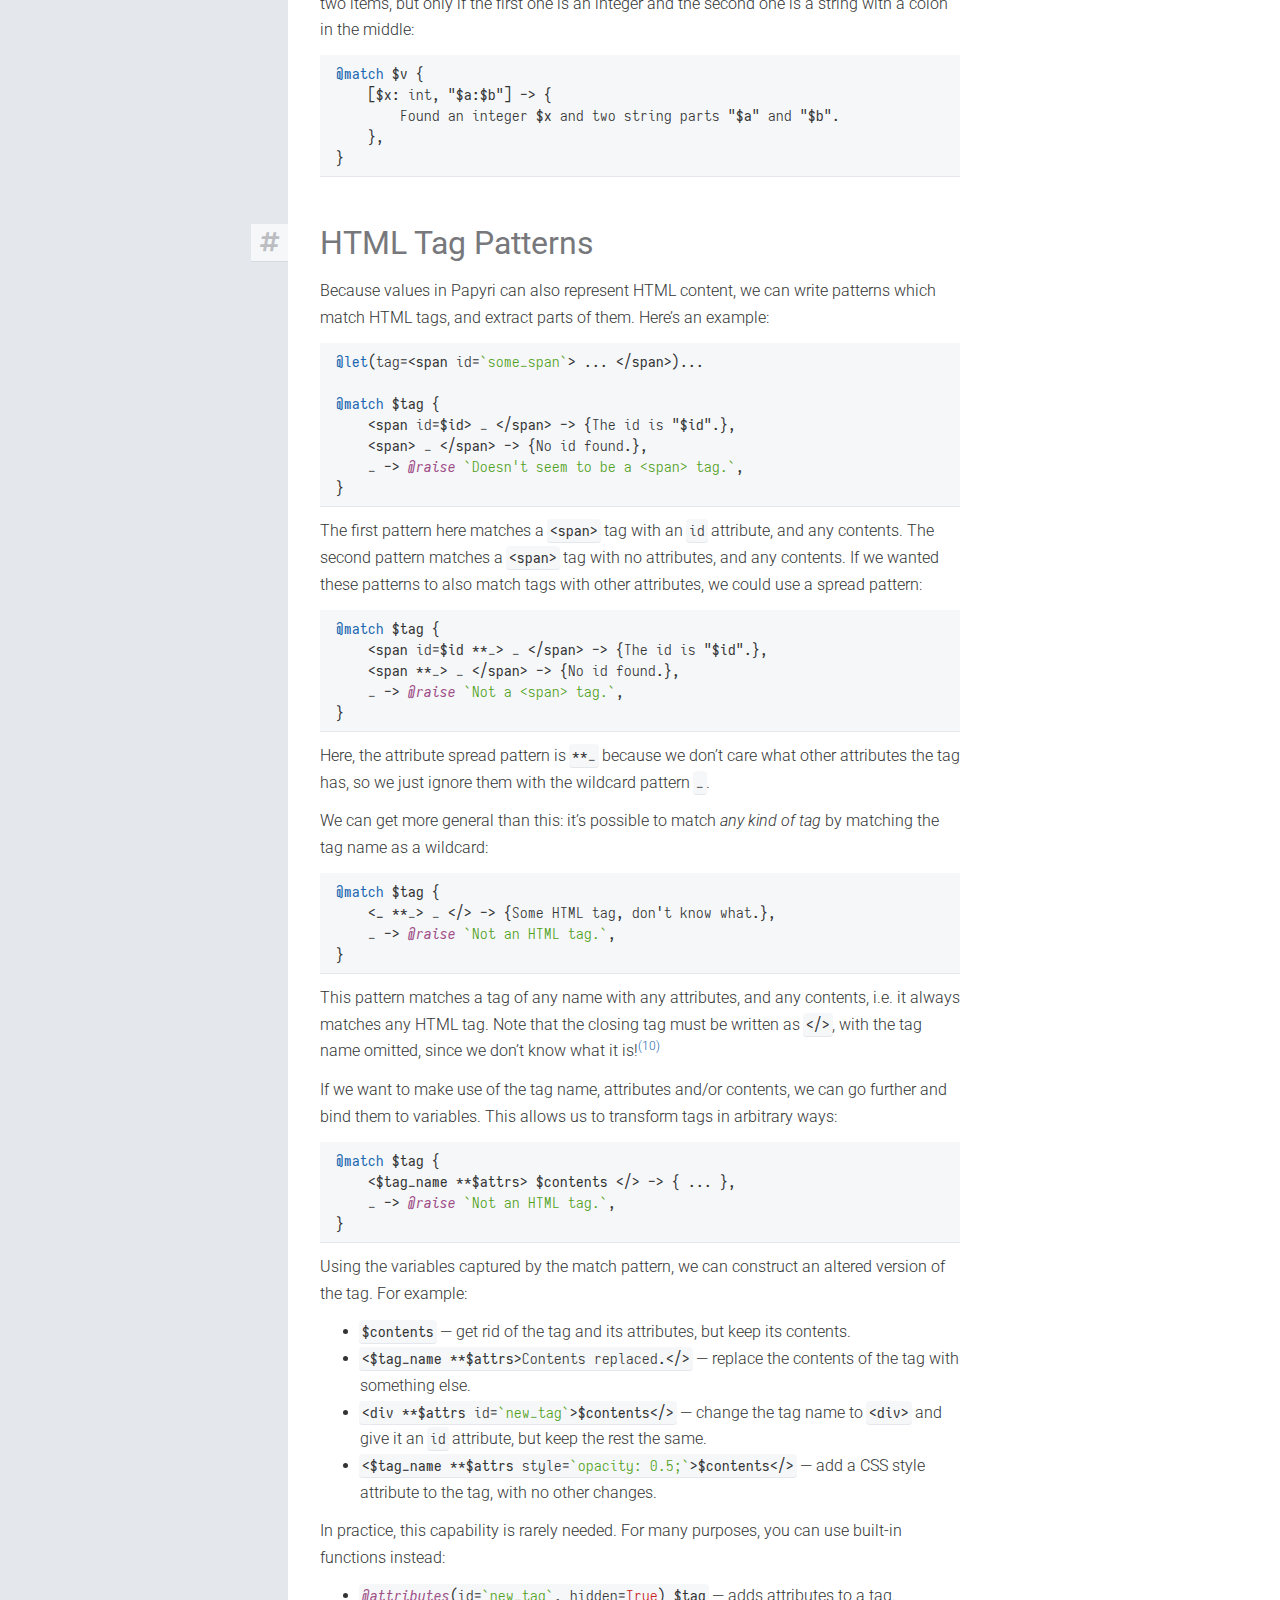
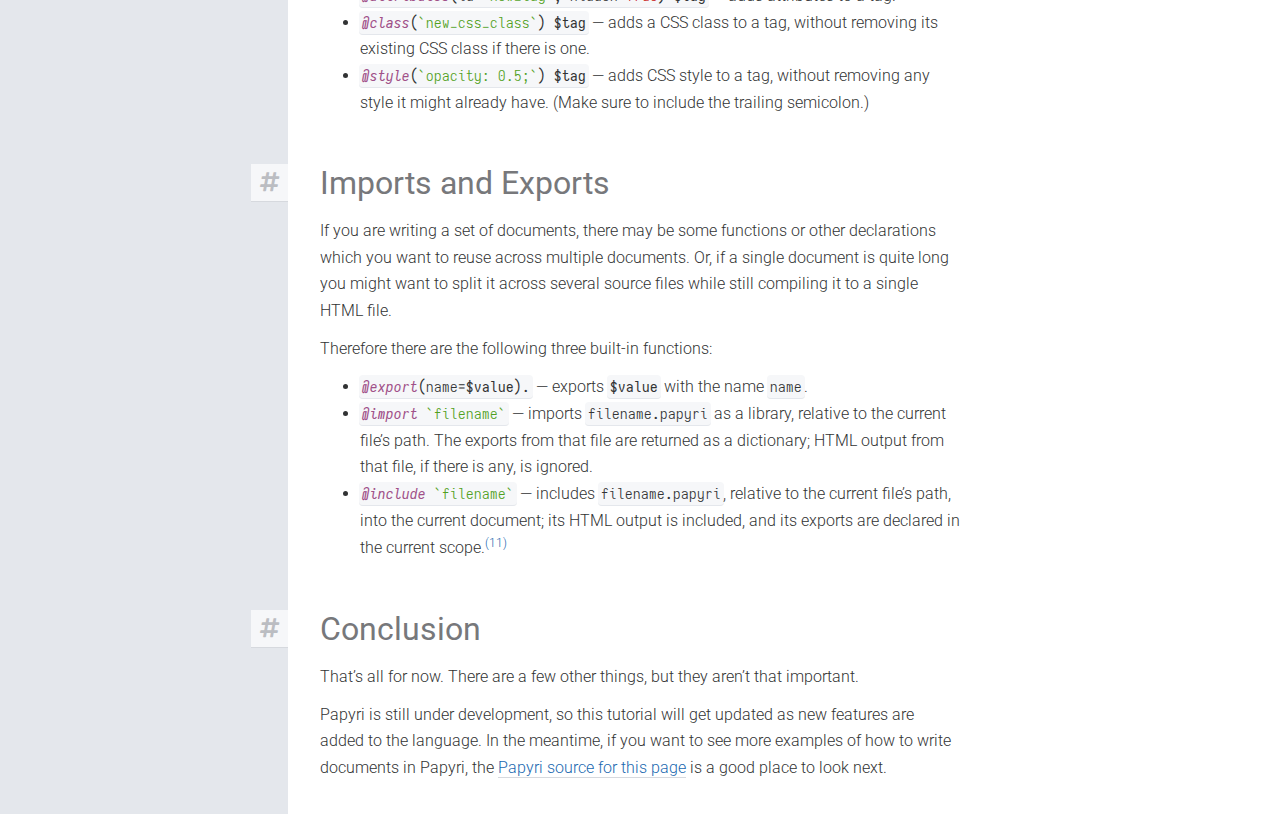
==== commit 5f31ce99: "Another language update" ====
--- a/tutorial.html
+++ b/tutorial.html
@@ -1,44 +1,44 @@
 <!DOCTYPE html>
-<html><head><title>Papyri: a programmable markup language</title><link rel="stylesheet" type="text/css" href="./papyri.css"></head><body><article><h1>Papyri Tutorial</h1><p><a href="index.html">Papyri</a> is a programmable markup language. Being a “markup” language means that you can write your content mostly as normal, and you only need to use Papyri’s syntax when you want to “mark up” things that should be presented differently.</p><p>Papyri compiles to HTML, and almost all HTML syntax is also valid in Papyri:</p><p><a class="anchor"><span class="anchor-root"><span class="anchor-icon"><i class="fas fa-code"></i></span></span></a></p><pre class="panel listing"><code class="syntax-highlight lang-papyri"><span class="line" data-line-no="1">You <span class="op">&lt;</span><span class="name">em</span><span class="op">&gt;</span>can<span class="op">&lt;/em&gt;</span> write Papyri like this<span class="op">,</span> but HTML is a bit clunky<span class="op">.</span></span>
-</code></pre><p>However, it’s much more convenient when writing Papyri to use <b>functions</b> to mark up your content:</p><p><a class="anchor"><span class="anchor-root"><span class="anchor-icon"><i class="fas fa-code"></i></span></span></a></p><pre class="panel listing"><code class="syntax-highlight lang-papyri"><span class="line" data-line-no="1">It<span class="op">'</span>s better to write Papyri like <span class="decorator">@emph</span> this<span class="op">,</span> instead<span class="op">.</span></span>
-</code></pre><h2>Functions</h2><p>Here are a few built-in functions:</p><ul><li><code class="syntax-highlight lang-papyri"><span class="decorator">@b</span></code> or <code class="syntax-highlight lang-papyri"><span class="decorator">@bold</span></code>: bold text.⁠<a class="footnote-ref"></a><span class="footnote panel">These wrap inline content in a <code class="syntax-highlight lang-papyri"><span class="op">&lt;</span><span class="name">b</span><span class="op">&gt;</span></code> or <code class="syntax-highlight lang-papyri"><span class="op">&lt;</span><span class="name">strong</span><span class="op">&gt;</span></code> tag respectively.</span></li><li><code class="syntax-highlight lang-papyri"><span class="decorator">@i</span></code> or <code class="syntax-highlight lang-papyri"><span class="decorator">@emph</span></code>: italic text.⁠<a class="footnote-ref"></a><span class="footnote panel">These wrap inline content in an <code class="syntax-highlight lang-papyri"><span class="op">&lt;</span><span class="name">i</span><span class="op">&gt;</span></code> or <code class="syntax-highlight lang-papyri"><span class="op">&lt;</span><span class="name">em</span><span class="op">&gt;</span></code> tag respectively.</span></li><li><code class="syntax-highlight lang-papyri"><span class="decorator">@underline</span></code>: take a wild guess.</li><li><code class="syntax-highlight lang-papyri"><span class="decorator">@h1</span></code> through <code class="syntax-highlight lang-papyri"><span class="decorator">@h6</span></code>: headings.</li></ul><p>These functions apply simply to the next thing you write after the function name. If you want to apply a function to more than one word, you can use <b>braces</b> to group multiple words together:</p><p><a class="anchor"><span class="anchor-root"><span class="anchor-icon"><i class="fas fa-code"></i></span></span></a></p><pre class="panel listing"><code class="syntax-highlight lang-papyri"><span class="line" data-line-no="1">For example<span class="op">,</span> with no braces only <span class="decorator">@emph</span> one word is emphasised<span class="op">,</span> but you can use</span>
+<html><head><title>Papyri: a programmable markup language</title><link rel="stylesheet" type="text/css" href="./papyri.css"></head><body><header><nav data-title="Navigation"><ul><li><a href="./">Home</a></li><li><p><a href="./tutorial.html">Tutorial</a></p><ul><li><a href="#functions"> Functions</a></li><li><a href="#arguments"> Arguments</a></li><li><a href="#page_template"> Page Template</a></li><li><a href="#variables"> Variables</a></li><li><a href="#string_templates"> String Templates</a></li><li><a href="#more_formatting"> More Formatting</a></li><li><a href="#code_formatting"> Code Formatting</a></li><li><a href="#comments"> Comments</a></li><li><a href="#special_characters"> Special Characters</a></li><li><a href="#declaring_functions"> Declaring Functions</a></li><li><a href="#types"> Types</a></li><li><a href="#optional_parameters_and_default_values"> Optional Parameters and Default Values</a></li><li><a href="#spreads"> Spreads</a></li><li><a href="#pattern_matching"> Pattern Matching</a></li><li><a href="#html_tag_patterns"> HTML Tag Patterns</a></li><li><a href="#imports_and_exports"> Imports and Exports</a></li><li><a href="#conclusion"> Conclusion</a></li></ul></li></ul></nav></header><article><h1><a class="anchor" href=""><i class="anchor-icon fas fa-link"></i> Papyri Tutorial</a></h1><p><a href="./">Papyri</a> is a programmable markup language. Being a “markup” language means that you can write your content mostly as normal, and you only need to use Papyri’s syntax when you want to “mark up” things that should be presented differently.</p><p>Papyri compiles to HTML, and almost all HTML syntax is also valid in Papyri:</p><pre class="panel listing"><code class="syntax-highlight lang-papyri"><span class="line" data-line-no="1">You <span class="op">&lt;</span><span class="name">em</span><span class="op">&gt;</span>can<span class="op">&lt;/em&gt;</span> write Papyri like this<span class="op">,</span> but HTML is a bit clunky<span class="op">.</span></span>
+</code></pre><p>However, it’s much more convenient when writing Papyri to use <b>functions</b> to mark up your content:</p><pre class="panel listing"><code class="syntax-highlight lang-papyri"><span class="line" data-line-no="1">It<span class="op">'</span>s better to write Papyri like <span class="decorator">@emph</span> this<span class="op">,</span> instead<span class="op">.</span></span>
+</code></pre><h2 id="functions"><a class="anchor" href="#functions"><i class="anchor-icon fas fa-hashtag"></i> Functions</a></h2><p>Here are a few built-in functions:</p><ul><li><code class="syntax-highlight lang-papyri"><span class="decorator">@b</span></code> or <code class="syntax-highlight lang-papyri"><span class="decorator">@bold</span></code>: bold text.⁠<a class="footnote-ref"></a><span class="footnote panel">These wrap inline content in a <code class="syntax-highlight lang-papyri"><span class="op">&lt;</span><span class="name">b</span><span class="op">&gt;</span></code> or <code class="syntax-highlight lang-papyri"><span class="op">&lt;</span><span class="name">strong</span><span class="op">&gt;</span></code> tag respectively.</span></li><li><code class="syntax-highlight lang-papyri"><span class="decorator">@i</span></code> or <code class="syntax-highlight lang-papyri"><span class="decorator">@emph</span></code>: italic text.⁠<a class="footnote-ref"></a><span class="footnote panel">These wrap inline content in an <code class="syntax-highlight lang-papyri"><span class="op">&lt;</span><span class="name">i</span><span class="op">&gt;</span></code> or <code class="syntax-highlight lang-papyri"><span class="op">&lt;</span><span class="name">em</span><span class="op">&gt;</span></code> tag respectively.</span></li><li><code class="syntax-highlight lang-papyri"><span class="decorator">@underline</span></code>: take a wild guess.</li><li><code class="syntax-highlight lang-papyri"><span class="decorator">@h1</span></code> through <code class="syntax-highlight lang-papyri"><span class="decorator">@h6</span></code>: headings.</li></ul><p>These functions apply simply to the next thing you write after the function name. If you want to apply a function to more than one word, you can use <b>braces</b> to group multiple words together:</p><pre class="panel listing"><code class="syntax-highlight lang-papyri"><span class="line" data-line-no="1">For example<span class="op">,</span> with no braces only <span class="decorator">@emph</span> one word is emphasised<span class="op">,</span> but you can use</span>
 <span class="line" data-line-no="2">braces to emphasise <span class="decorator">@emph</span> <span class="lparen" data-paren-no="1">{</span>multiple words<span class="rparen" data-paren-no="1">}</span> like this<span class="op">.</span></span>
-</code></pre><p>The item which the function applies to is called its <b>contents</b>. The contents of a function may be the result of another function:</p><p><a class="anchor"><span class="anchor-root"><span class="anchor-icon"><i class="fas fa-code"></i></span></span></a></p><pre class="panel listing"><code class="syntax-highlight lang-papyri"><span class="line" data-line-no="1">If you absolutely <span class="decorator">@underline</span> <span class="decorator">@b</span> must stress something<span class="op">...</span></span>
-</code></pre><p>Braces are also needed if a word contains things that aren’t letters in the Latin alphabet, such as apostrophes, hyphens, or accents. You can group anything else, too, including other functions:</p><p><a class="anchor"><span class="anchor-root"><span class="anchor-icon"><i class="fas fa-code"></i></span></span></a></p><pre class="panel listing"><code class="syntax-highlight lang-papyri"><span class="line" data-line-no="1"><span class="decorator">@h1</span> <span class="lparen" data-paren-no="1">{</span>A <span class="decorator">@i</span> <span class="lparen" data-paren-no="2">{</span>top-level heading<span class="rparen" data-paren-no="2">}</span> with nested markup<span class="rparen" data-paren-no="1">}</span></span>
-</code></pre><h2>Arguments</h2><p>Some functions accept more arguments than just their “contents”. For example, here’s how you can write a link in Papyri:</p><p><a class="anchor"><span class="anchor-root"><span class="anchor-icon"><i class="fas fa-code"></i></span></span></a></p><pre class="panel listing"><code class="syntax-highlight lang-papyri"><span class="line" data-line-no="1"><span class="decorator">@href</span><span class="lparen" data-paren-no="1">(</span><span class="string">`</span><a href="https://kaya3.github.io/papyri/tutorial.html">https://kaya3.github.io/papyri/tutorial.html</a><span class="string">`</span><span class="rparen" data-paren-no="1">)</span> <span class="lparen" data-paren-no="2">{</span>Click here<span class="op">!</span><span class="rparen" data-paren-no="2">}</span></span>
-</code></pre><p>Arguments to a function are written in parentheses. In this case, the <code class="syntax-highlight lang-papyri"><span class="decorator">@href</span></code> function has one argument: the link URL, a string literal written in backticks (the <code class="syntax-highlight lang-papyri"><span class="string">`</span></code> symbol).</p><p>Some functions have <b>named arguments</b>:</p><p><a class="anchor"><span class="anchor-root"><span class="anchor-icon"><i class="fas fa-code"></i></span></span></a></p><pre class="panel listing"><code class="syntax-highlight lang-papyri"><span class="line" data-line-no="1"><span class="decorator">@image</span><span class="lparen" data-paren-no="1">(</span>alt<span class="op">=</span><span class="string">`Initech corporate logo`</span><span class="rparen" data-paren-no="1">)</span> <span class="string">`resources/logo.png`</span></span>
-</code></pre><p>For the <code class="syntax-highlight lang-papyri"><span class="decorator">@image</span></code> function, both the <code class="syntax-highlight lang-papyri">alt</code> argument and the contents are strings. Simple string values can also be written without backticks:</p><p><a class="anchor"><span class="anchor-root"><span class="anchor-icon"><i class="fas fa-code"></i></span></span></a></p><pre class="panel listing"><code class="syntax-highlight lang-papyri"><span class="line" data-line-no="1"><span class="decorator">@image</span><span class="lparen" data-paren-no="1">(</span>alt<span class="op">=</span>Logo<span class="rparen" data-paren-no="1">)</span> <span class="string">`resources/logo.png`</span></span>
-</code></pre><p>Here, the string <code class="syntax-highlight lang-papyri">Logo</code> is a single word, so it doesn’t need backticks to count as a string. Still, it’s recommended to use backticks for a string value, as this is more explicit.</p><h2>Page Template</h2><p>An HTML page needs some structure around the main content — a doctype, <code class="syntax-highlight lang-papyri"><span class="op">&lt;</span><span class="name">html</span><span class="op">&gt;</span></code>, <code class="syntax-highlight lang-papyri"><span class="op">&lt;</span><span class="name">head</span><span class="op">&gt;</span></code> and <code class="syntax-highlight lang-papyri"><span class="op">&lt;</span><span class="name">body</span><span class="op">&gt;</span></code> tags, and a <code class="syntax-highlight lang-papyri"><span class="op">&lt;</span><span class="name">title</span><span class="op">&gt;</span></code>, at least. Fortunately, you can wrap your page in this boilerplate code using the <code class="syntax-highlight lang-papyri"><span class="decorator">@page</span></code> function. This function takes a named <code class="syntax-highlight lang-papyri">title</code> argument, and the “contents” are the page contents:</p><p><a class="anchor"><span class="anchor-root"><span class="anchor-icon"><i class="fas fa-code"></i></span></span></a></p><pre class="panel listing"><code class="syntax-highlight lang-papyri"><span class="line" data-line-no="1"><span class="decorator">@page</span><span class="lparen" data-paren-no="1">(</span>title<span class="op">=</span><span class="string">`A Very Interesting Page`</span><span class="rparen" data-paren-no="1">)</span><span class="op">...</span></span>
+</code></pre><p>The item which the function applies to is called its <b>contents</b>. The contents of a function may be the result of another function:</p><pre class="panel listing"><code class="syntax-highlight lang-papyri"><span class="line" data-line-no="1">If you absolutely <span class="decorator">@underline</span> <span class="decorator">@b</span> must stress something<span class="op">...</span></span>
+</code></pre><p>Braces are also needed if a word contains things that aren’t letters in the Latin alphabet, such as apostrophes, hyphens, or accents. You can group anything else, too, including other functions:</p><pre class="panel listing"><code class="syntax-highlight lang-papyri"><span class="line" data-line-no="1"><span class="decorator">@h1</span> <span class="lparen" data-paren-no="1">{</span>A <span class="decorator">@i</span> <span class="lparen" data-paren-no="2">{</span>top-level heading<span class="rparen" data-paren-no="2">}</span> with nested markup<span class="rparen" data-paren-no="1">}</span></span>
+</code></pre><h2 id="arguments"><a class="anchor" href="#arguments"><i class="anchor-icon fas fa-hashtag"></i> Arguments</a></h2><p>Some functions accept more arguments than just their “contents”. For example, here’s how you can write a link in Papyri:</p><pre class="panel listing"><code class="syntax-highlight lang-papyri"><span class="line" data-line-no="1"><span class="decorator">@href</span><span class="lparen" data-paren-no="1">(</span><span class="string">`</span><a href="https://kaya3.github.io/papyri/tutorial.html">https://kaya3.github.io/papyri/tutorial.html</a><span class="string">`</span><span class="rparen" data-paren-no="1">)</span> <span class="lparen" data-paren-no="2">{</span>Click here<span class="op">!</span><span class="rparen" data-paren-no="2">}</span></span>
+</code></pre><p>Arguments to a function are written in parentheses. In this case, the <code class="syntax-highlight lang-papyri"><span class="decorator">@href</span></code> function has one argument: the link URL, a string literal written in backticks (the <code class="syntax-highlight lang-papyri"><span class="string">`</span></code> symbol).</p><p>Some functions have <b>named arguments</b>:</p><pre class="panel listing"><code class="syntax-highlight lang-papyri"><span class="line" data-line-no="1"><span class="decorator">@image</span><span class="lparen" data-paren-no="1">(</span>alt<span class="op">=</span><span class="string">`Initech corporate logo`</span><span class="rparen" data-paren-no="1">)</span> <span class="string">`resources/logo.png`</span></span>
+</code></pre><p>For the <code class="syntax-highlight lang-papyri"><span class="decorator">@image</span></code> function, both the <code class="syntax-highlight lang-papyri">alt</code> argument and the contents are strings. Simple string values can also be written without backticks:</p><pre class="panel listing"><code class="syntax-highlight lang-papyri"><span class="line" data-line-no="1"><span class="decorator">@image</span><span class="lparen" data-paren-no="1">(</span>alt<span class="op">=</span>Logo<span class="rparen" data-paren-no="1">)</span> <span class="string">`resources/logo.png`</span></span>
+</code></pre><p>Here, the string <code class="syntax-highlight lang-papyri">Logo</code> is a single word, so it doesn’t need backticks to count as a string. Still, it’s recommended to use backticks for a string value, as this is more explicit.</p><h2 id="page_template"><a class="anchor" href="#page_template"><i class="anchor-icon fas fa-hashtag"></i> Page Template</a></h2><p>An HTML page needs some structure around the main content — a doctype, <code class="syntax-highlight lang-papyri"><span class="op">&lt;</span><span class="name">html</span><span class="op">&gt;</span></code>, <code class="syntax-highlight lang-papyri"><span class="op">&lt;</span><span class="name">head</span><span class="op">&gt;</span></code> and <code class="syntax-highlight lang-papyri"><span class="op">&lt;</span><span class="name">body</span><span class="op">&gt;</span></code> tags, and a <code class="syntax-highlight lang-papyri"><span class="op">&lt;</span><span class="name">title</span><span class="op">&gt;</span></code>, at least. Fortunately, you can wrap your page in this boilerplate code using the <code class="syntax-highlight lang-papyri"><span class="decorator">@page</span></code> function. This function takes a named <code class="syntax-highlight lang-papyri">title</code> argument, and the “contents” are the page contents:</p><pre class="panel listing"><code class="syntax-highlight lang-papyri"><span class="line" data-line-no="1"><span class="decorator">@page</span><span class="lparen" data-paren-no="1">(</span>title<span class="op">=</span><span class="string">`A Very Interesting Page`</span><span class="rparen" data-paren-no="1">)</span><span class="op">...</span></span>
 <span class="line" data-line-no="2"></span>
 <span class="line" data-line-no="3">If there was anything here<span class="op">,</span> then this page would be very interesting<span class="op">.</span></span>
-</code></pre><p>The <code class="syntax-highlight lang-papyri"><span class="decorator">@page</span></code> function builds a page using the default Papyri theme, which is the one you see on this page.</p><p>This example introduces another piece of syntax: when used for a function’s “contents”, an ellipsis <code class="syntax-highlight lang-papyri"><span class="op">...</span></code> means the remainder of the document (or the remainder of the current group or HTML tag).</p><h2>Variables</h2><p>You can declare variables using the special <code class="syntax-highlight lang-papyri"><span class="decorator">@let</span></code> function. <code class="syntax-highlight lang-papyri"><span class="decorator">@let</span></code> takes any number of named arguments, which become variables you can refer to as <code class="syntax-highlight lang-papyri"><span class="name">$var_name</span></code>. The <code class="syntax-highlight lang-papyri"><span class="decorator">@let</span></code> function doesn’t take any contents, so we write a <code class="syntax-highlight lang-papyri"><span class="op">.</span></code> for its contents.</p><p><a class="anchor"><span class="anchor-root"><span class="anchor-icon"><i class="fas fa-code"></i></span></span></a></p><pre class="panel listing"><code class="syntax-highlight lang-papyri"><span class="line" data-line-no="1"><span class="decorator">@let</span><span class="lparen" data-paren-no="1">(</span>position<span class="op">=</span><span class="lparen" data-paren-no="2">{</span>Director of Redundancies Director<span class="rparen" data-paren-no="2">}</span><span class="op">,</span> company<span class="op">=</span><span class="lparen" data-paren-no="3">{</span>Initech<span class="rparen" data-paren-no="3">}</span><span class="rparen" data-paren-no="1">)</span><span class="op">.</span></span>
+</code></pre><p>The <code class="syntax-highlight lang-papyri"><span class="decorator">@page</span></code> function builds a page using the default Papyri theme, which is the one you see on this page.</p><p>This example introduces another piece of syntax: when used for a function’s “contents”, an ellipsis <code class="syntax-highlight lang-papyri"><span class="op">...</span></code> means the remainder of the document (or the remainder of the current group or HTML tag).</p><h2 id="variables"><a class="anchor" href="#variables"><i class="anchor-icon fas fa-hashtag"></i> Variables</a></h2><p>You can declare variables using the keyword <code class="syntax-highlight lang-papyri"><span class="keyword">@let</span></code>. The syntax for <code class="syntax-highlight lang-papyri"><span class="keyword">@let</span></code> is like a function: it takes any number of named arguments, which become variables you can refer to as <code class="syntax-highlight lang-papyri"><span class="name">$var_name</span></code> within the “contents” of the <code class="syntax-highlight lang-papyri"><span class="keyword">@let</span></code> expression.</p><p>In practice, you usually want to use the <code class="syntax-highlight lang-papyri"><span class="op">...</span></code> syntax for the “contents”, so the new variables stay in scope for the remainder of the document (or the remainder of the current group or HTML tag).</p><pre class="panel listing"><code class="syntax-highlight lang-papyri"><span class="line" data-line-no="1"><span class="keyword">@let</span><span class="lparen" data-paren-no="1">(</span>position<span class="op">=</span><span class="lparen" data-paren-no="2">{</span>Director of Redundancies Director<span class="rparen" data-paren-no="2">}</span><span class="op">,</span> company<span class="op">=</span><span class="lparen" data-paren-no="3">{</span>Initech<span class="rparen" data-paren-no="3">}</span><span class="rparen" data-paren-no="1">)</span><span class="op">...</span></span>
 <span class="line" data-line-no="2"></span>
 <span class="line" data-line-no="3">Please submit your TPS reports to the <span class="name">$position</span> at <span class="name">$company</span><span class="op">.</span></span>
-</code></pre><p>Variables can appear within text, or can also be used as function arguments, including the “contents” argument:</p><p><a class="anchor"><span class="anchor-root"><span class="anchor-icon"><i class="fas fa-code"></i></span></span></a></p><pre class="panel listing"><code class="syntax-highlight lang-papyri"><span class="line" data-line-no="1"><span class="decorator">@let</span><span class="lparen" data-paren-no="1">(</span>url<span class="op">=</span><span class="string">`../index.html`</span><span class="op">,</span> link_text<span class="op">=</span><span class="lparen" data-paren-no="2">{</span>Back to the home page<span class="rparen" data-paren-no="2">}</span><span class="rparen" data-paren-no="1">)</span><span class="op">.</span></span>
+</code></pre><p>Variables can appear within text, or can also be used as function arguments, including the “contents” argument:</p><pre class="panel listing"><code class="syntax-highlight lang-papyri"><span class="line" data-line-no="1"><span class="keyword">@let</span><span class="lparen" data-paren-no="1">(</span>url<span class="op">=</span><span class="string">`../index.html`</span><span class="op">,</span> link_text<span class="op">=</span><span class="lparen" data-paren-no="2">{</span>Back to the home page<span class="rparen" data-paren-no="2">}</span><span class="rparen" data-paren-no="1">)</span><span class="op">...</span></span>
 <span class="line" data-line-no="2"></span>
 <span class="line" data-line-no="3"><span class="decorator">@href</span><span class="lparen" data-paren-no="3">(</span><span class="name">$url</span><span class="rparen" data-paren-no="3">)</span> <span class="name">$link_text</span></span>
-</code></pre><h2>String Templates</h2><p>Additionally, string variables can be used in <b>string templates</b>, to build a string value out of fixed and variable parts:</p><p><a class="anchor"><span class="anchor-root"><span class="anchor-icon"><i class="fas fa-code"></i></span></span></a></p><pre class="panel listing"><code class="syntax-highlight lang-papyri"><span class="line" data-line-no="1"><span class="decorator">@image</span><span class="lparen" data-paren-no="1">(</span>alt<span class="op">="</span><span class="name">$company</span> corporate logo<span class="op">"</span><span class="rparen" data-paren-no="1">)</span> <span class="string">`resources/logo.png`</span></span>
-</code></pre><p>String templates can also be used directly in HTML tags:</p><p><a class="anchor"><span class="anchor-root"><span class="anchor-icon"><i class="fas fa-code"></i></span></span></a></p><pre class="panel listing"><code class="syntax-highlight lang-papyri"><span class="line" data-line-no="1"><span class="decorator">@let</span><span class="lparen" data-paren-no="1">(</span>panel_kind<span class="op">=</span><span class="string">`info`</span><span class="rparen" data-paren-no="1">)</span><span class="op">.</span></span>
+</code></pre><h2 id="string_templates"><a class="anchor" href="#string_templates"><i class="anchor-icon fas fa-hashtag"></i> String Templates</a></h2><p>Additionally, string variables can be used in <b>string templates</b>, to build a string value out of fixed and variable parts:</p><pre class="panel listing"><code class="syntax-highlight lang-papyri"><span class="line" data-line-no="1"><span class="decorator">@image</span><span class="lparen" data-paren-no="1">(</span>alt<span class="op">="</span><span class="name">$company</span> corporate logo<span class="op">"</span><span class="rparen" data-paren-no="1">)</span> <span class="string">`resources/logo.png`</span></span>
+</code></pre><p>String templates can also be used directly in HTML tags:</p><pre class="panel listing"><code class="syntax-highlight lang-papyri"><span class="line" data-line-no="1"><span class="keyword">@let</span><span class="lparen" data-paren-no="1">(</span>panel_kind<span class="op">=</span><span class="string">`info`</span><span class="rparen" data-paren-no="1">)</span><span class="op">...</span></span>
 <span class="line" data-line-no="2"></span>
 <span class="line" data-line-no="3"><span class="op">&lt;</span><span class="name">div</span> class<span class="op">="</span>panel <span class="name">$panel_kind</span><span class="op">"&gt;</span></span>
 <span class="line" data-line-no="4">    You may find this information useful<span class="op">.</span></span>
 <span class="line" data-line-no="5"><span class="op">&lt;/div&gt;</span></span>
-</code></pre><p>String templates are delimited either by single-quotes <code class="syntax-highlight lang-papyri"><span class="op">'</span></code>, or double-quotes <code class="syntax-highlight lang-papyri"><span class="op">"</span></code>. It’s recommended to only use single-quotes if you want to build a string containing double-quote characters; for a string containing both kinds of quotes, you can use the escape sequences <code class="syntax-highlight lang-papyri"><span class="keyword-literal">\"</span></code> or <code class="syntax-highlight lang-papyri"><span class="keyword-literal">\'</span></code>.</p><p>In case you need to join variables together with literal text that looks like part of a variable name, you must use braces to disambiguate:</p><p><a class="anchor"><span class="anchor-root"><span class="anchor-icon"><i class="fas fa-code"></i></span></span></a></p><pre class="panel listing"><code class="syntax-highlight lang-papyri"><span class="line" data-line-no="1"><span class="op">&lt;</span><span class="name">div</span> class<span class="op">="</span><span class="lparen" data-paren-no="1">{</span><span class="name">$panel_kind</span><span class="rparen" data-paren-no="1">}</span>_panel<span class="op">"&gt;</span> <span class="op">...</span> <span class="op">&lt;/div&gt;</span></span>
-</code></pre><h2>More Formatting</h2><p>Besides functions, there are a few other bits of Papyri syntax which can be used to format content in particular ways. The most basic of these is a paragraph break, which is achieved just by writing a blank line:</p><p><a class="anchor"><span class="anchor-root"><span class="anchor-icon"><i class="fas fa-code"></i></span></span></a></p><pre class="panel listing"><code class="syntax-highlight lang-papyri"><span class="line" data-line-no="1">This content has two paragraphs<span class="op">.</span></span>
+</code></pre><p>String templates are delimited either by single-quotes <code class="syntax-highlight lang-papyri"><span class="op">'</span></code>, or double-quotes <code class="syntax-highlight lang-papyri"><span class="op">"</span></code>. It’s recommended to only use single-quotes if you want to build a string containing double-quote characters; for a string containing both kinds of quotes, you can use the escape sequences <code class="syntax-highlight lang-papyri"><span class="keyword-literal">\"</span></code> or <code class="syntax-highlight lang-papyri"><span class="keyword-literal">\'</span></code>.</p><p>In case you need to join variables together with literal text that looks like part of a variable name, you must use braces to disambiguate:</p><pre class="panel listing"><code class="syntax-highlight lang-papyri"><span class="line" data-line-no="1"><span class="op">&lt;</span><span class="name">div</span> class<span class="op">="</span><span class="lparen" data-paren-no="1">{</span><span class="name">$panel_kind</span><span class="rparen" data-paren-no="1">}</span>_panel<span class="op">"&gt;</span> <span class="op">...</span> <span class="op">&lt;/div&gt;</span></span>
+</code></pre><h2 id="more_formatting"><a class="anchor" href="#more_formatting"><i class="anchor-icon fas fa-hashtag"></i> More Formatting</a></h2><p>Besides functions, there are a few other bits of Papyri syntax which can be used to format content in particular ways. The most basic of these is a paragraph break, which is achieved just by writing a blank line:</p><pre class="panel listing"><code class="syntax-highlight lang-papyri"><span class="line" data-line-no="1">This content has two paragraphs<span class="op">.</span></span>
 <span class="line" data-line-no="2"></span>
 <span class="line" data-line-no="3">They get split apart because of the blank line in between<span class="op">.</span></span>
-</code></pre><p>Bulleted lists can be written using square brackets: the list items will normally need to be contained in braces, and they must have commas between them.</p><p><a class="anchor"><span class="anchor-root"><span class="anchor-icon"><i class="fas fa-code"></i></span></span></a></p><pre class="panel listing"><code class="syntax-highlight lang-papyri"><span class="line" data-line-no="1">Items on the menu include<span class="op">:</span></span>
+</code></pre><p>Bulleted lists can be written using square brackets: the list items will normally need to be contained in braces, and they must have commas between them.</p><pre class="panel listing"><code class="syntax-highlight lang-papyri"><span class="line" data-line-no="1">Items on the menu include<span class="op">:</span></span>
 <span class="line" data-line-no="2"><span class="lparen" data-paren-no="1">[</span></span>
 <span class="line" data-line-no="3">    <span class="lparen" data-paren-no="2">{</span>Spam<span class="rparen" data-paren-no="2">}</span><span class="op">,</span></span>
 <span class="line" data-line-no="4">    <span class="lparen" data-paren-no="3">{</span>Spam and eggs<span class="rparen" data-paren-no="3">}</span><span class="op">,</span></span>
 <span class="line" data-line-no="5">    <span class="lparen" data-paren-no="4">{</span>Eggs and spam<span class="rparen" data-paren-no="4">}</span><span class="op">,</span></span>
 <span class="line" data-line-no="6"><span class="rparen" data-paren-no="1">]</span></span>
-</code></pre><p>For numbered lists, simply use the built-in <code class="syntax-highlight lang-papyri"><span class="decorator">@numbered</span></code> function:</p><p><a class="anchor"><span class="anchor-root"><span class="anchor-icon"><i class="fas fa-code"></i></span></span></a></p><pre class="panel listing"><code class="syntax-highlight lang-papyri"><span class="line" data-line-no="1"><span class="decorator">@numbered</span> <span class="lparen" data-paren-no="1">[</span></span>
+</code></pre><p>For numbered lists, simply use the built-in <code class="syntax-highlight lang-papyri"><span class="decorator">@numbered</span></code> function:</p><pre class="panel listing"><code class="syntax-highlight lang-papyri"><span class="line" data-line-no="1"><span class="decorator">@numbered</span> <span class="lparen" data-paren-no="1">[</span></span>
 <span class="line" data-line-no="2">    <span class="lparen" data-paren-no="2">{</span>Acquire underpants<span class="rparen" data-paren-no="2">}</span><span class="op">,</span></span>
 <span class="line" data-line-no="3">    <span class="lparen" data-paren-no="3">{</span><span class="op">???</span><span class="rparen" data-paren-no="3">}</span><span class="op">,</span></span>
 <span class="line" data-line-no="4">    <span class="lparen" data-paren-no="4">{</span>Profit<span class="rparen" data-paren-no="4">}</span><span class="op">,</span></span>
 <span class="line" data-line-no="5"><span class="rparen" data-paren-no="1">]</span></span>
-</code></pre><h2>Code Formatting</h2><p>Papyri makes it easy for documents to include properly-formatted source code. The <code class="syntax-highlight lang-papyri"><span class="decorator">@code</span></code> and <code class="syntax-highlight lang-papyri"><span class="decorator">@code_block</span></code> functions format inline code and code listings respectively; however, you normally don’t need to explicitly call these functions, because when you write a string literal with backticks <code class="syntax-highlight lang-papyri"><span class="string">`</span></code> anywhere that text is expected, these functions are automatically called. For example:</p><p><a class="anchor"><span class="anchor-root"><span class="anchor-icon"><i class="fas fa-code"></i></span></span></a></p><pre class="panel listing"><code class="syntax-highlight lang-papyri"><span class="line" data-line-no="1">This paragraph is text<span class="op">,</span> but <span class="string">`this part`</span> is formatted as inline code<span class="op">.</span> There is</span>
+</code></pre><h2 id="code_formatting"><a class="anchor" href="#code_formatting"><i class="anchor-icon fas fa-hashtag"></i> Code Formatting</a></h2><p>Papyri makes it easy for documents to include properly-formatted source code. The <code class="syntax-highlight lang-papyri"><span class="decorator">@code</span></code> and <code class="syntax-highlight lang-papyri"><span class="decorator">@code_block</span></code> functions format inline code and code listings respectively; however, you normally don’t need to explicitly call these functions, because when you write a string literal with backticks <code class="syntax-highlight lang-papyri"><span class="string">`</span></code> anywhere that text is expected, these functions are automatically called. For example:</p><pre class="panel listing"><code class="syntax-highlight lang-papyri"><span class="line" data-line-no="1">This paragraph is text<span class="op">,</span> but <span class="string">`this part`</span> is formatted as inline code<span class="op">.</span> There is</span>
 <span class="line" data-line-no="2">also a block-level code listing below it<span class="op">:</span></span>
 <span class="line" data-line-no="3"></span>
 <span class="line" data-line-no="4"><span class="string">```</span></span>
@@ -46,10 +46,10 @@
 <span class="line" data-line-no="6"><span class="string">    The indentation will be stripped automatically, based on how the first</span></span>
 <span class="line" data-line-no="7"><span class="string">    non-empty line is indented.</span></span>
 <span class="line" data-line-no="8"><span class="string">```</span></span>
-</code></pre><p>For syntax highlighting, put the following line⁠<a class="footnote-ref"></a><span class="footnote panel"><code class="syntax-highlight lang-papyri"><span class="decorator">@implicit</span></code> is like <code class="syntax-highlight lang-papyri"><span class="decorator">@let</span></code>, except it also allows the variable to be passed implicitly to the <code class="syntax-highlight lang-papyri"><span class="decorator">@code</span></code> and <code class="syntax-highlight lang-papyri"><span class="decorator">@code_block</span></code> functions which know to accept it. Implicit parameters are beyond the scope of this tutorial.</span> somewhere near the start of your Papyri source file, before any of the code you want highlighted, with the name of the language the code is written in:</p><p><a class="anchor"><span class="anchor-root"><span class="anchor-icon"><i class="fas fa-code"></i></span></span></a></p><pre class="panel listing"><code class="syntax-highlight lang-papyri"><span class="line" data-line-no="1"><span class="decorator">@implicit</span><span class="lparen" data-paren-no="1">(</span>language<span class="op">=</span><span class="string">`papyri`</span><span class="rparen" data-paren-no="1">)</span><span class="op">.</span></span>
-</code></pre><p>For formatting program input or output (as opposed to source code), use the built-in functions <code class="syntax-highlight lang-papyri"><span class="decorator">@kbd</span></code> and <code class="syntax-highlight lang-papyri"><span class="decorator">@samp</span></code> respectively. These output <code class="syntax-highlight lang-papyri"><span class="op">&lt;</span><span class="name">kbd</span><span class="op">&gt;</span></code> and <code class="syntax-highlight lang-papyri"><span class="op">&lt;</span><span class="name">samp</span><span class="op">&gt;</span></code> tags instead of <code class="syntax-highlight lang-papyri"><span class="op">&lt;</span><span class="name">code</span><span class="op">&gt;</span></code> tags, and do not use syntax highlighting.</p><p>Papyri allows you to use as many backticks as you want to delimit string literals, so if you need to write code which contains backticks <code class="syntax-highlight lang-papyri"><span class="string">`like this`</span></code>, you can just use sufficiently wide delimiters, <code class="syntax-highlight lang-papyri"><span class="string">`` `like this` ``</span></code>. (The surrounding whitespace will be trimmed.)</p><p>Three or more backticks make a code listing; if you need that many backticks but you <em>don’t</em> want a block-level listing, you can call <code class="syntax-highlight lang-papyri"><span class="decorator">@code</span></code> explicitly to make it formatted inline:</p><p><a class="anchor"><span class="anchor-root"><span class="anchor-icon"><i class="fas fa-code"></i></span></span></a></p><pre class="panel listing"><code class="syntax-highlight lang-papyri"><span class="line" data-line-no="1">Calling <span class="string">`@code`</span> with triple-backticks to format inline code containing</span>
+</code></pre><p>For syntax highlighting, put the following line⁠<a class="footnote-ref"></a><span class="footnote panel"><code class="syntax-highlight lang-papyri"><span class="keyword">@implicit</span></code> is like <code class="syntax-highlight lang-papyri"><span class="keyword">@let</span></code>, except it also allows the variable to be passed implicitly to the <code class="syntax-highlight lang-papyri"><span class="decorator">@code</span></code> and <code class="syntax-highlight lang-papyri"><span class="decorator">@code_block</span></code> functions which know to accept it. Implicit parameters are beyond the scope of this tutorial.</span> somewhere near the start of your Papyri source file, before any of the code you want highlighted, with the name of the language the code is written in:</p><pre class="panel listing"><code class="syntax-highlight lang-papyri"><span class="line" data-line-no="1"><span class="keyword">@implicit</span><span class="lparen" data-paren-no="1">(</span>language<span class="op">=</span><span class="string">`papyri`</span><span class="rparen" data-paren-no="1">)</span><span class="op">...</span></span>
+</code></pre><p>For formatting program input or output (as opposed to source code), use the built-in functions <code class="syntax-highlight lang-papyri"><span class="decorator">@kbd</span></code> and <code class="syntax-highlight lang-papyri"><span class="decorator">@samp</span></code> respectively. These output <code class="syntax-highlight lang-papyri"><span class="op">&lt;</span><span class="name">kbd</span><span class="op">&gt;</span></code> and <code class="syntax-highlight lang-papyri"><span class="op">&lt;</span><span class="name">samp</span><span class="op">&gt;</span></code> tags instead of <code class="syntax-highlight lang-papyri"><span class="op">&lt;</span><span class="name">code</span><span class="op">&gt;</span></code> tags, and do not use syntax highlighting.</p><p>Papyri allows you to use as many backticks as you want to delimit string literals, so if you need to write code which contains backticks <code class="syntax-highlight lang-papyri"><span class="string">`like this`</span></code>, you can just use sufficiently wide delimiters, <code class="syntax-highlight lang-papyri"><span class="string">`` `like this` ``</span></code>. (The surrounding whitespace will be trimmed.)</p><p>Three or more backticks make a code listing; if you need that many backticks but you <em>don’t</em> want a block-level listing, you can call <code class="syntax-highlight lang-papyri"><span class="decorator">@code</span></code> explicitly to make it formatted inline:</p><pre class="panel listing"><code class="syntax-highlight lang-papyri"><span class="line" data-line-no="1">Calling <span class="string">`@code`</span> with triple-backticks to format inline code containing</span>
 <span class="line" data-line-no="2">double-backticks<span class="op">:</span> <span class="decorator">@code</span> <span class="string">``` `` `like this` `` ```</span><span class="op">.</span></span>
-</code></pre><p>For documents with code in multiple languages, you can select the language in a code listing by writing the language name on the first line of the code block, immediately after the opening backticks.⁠<a class="footnote-ref"></a><span class="footnote panel">This can also be done to get syntax highlighting only in code listings, and not in inline code. If you need inline code to have a different language, use <code class="syntax-highlight lang-papyri"><span class="decorator">@code</span></code> with a named <code class="syntax-highlight lang-papyri">language</code> argument, like <code class="syntax-highlight lang-papyri"><span class="decorator">@code</span><span class="lparen" data-paren-no="1">(</span>language<span class="op">=</span><span class="string">`java`</span><span class="rparen" data-paren-no="1">)</span> <span class="string">`inline.java.code();`</span></code>.</span> This overrides the “implicit” language declaration, if there is one.</p><p><a class="anchor"><span class="anchor-root"><span class="anchor-icon"><i class="fas fa-code"></i></span></span></a></p><pre class="panel listing"><code class="syntax-highlight lang-papyri"><span class="line" data-line-no="1"><span class="decorator">@implicit</span><span class="lparen" data-paren-no="1">(</span>language<span class="op">=</span><span class="string">`python`</span><span class="rparen" data-paren-no="1">)</span><span class="op">.</span></span>
+</code></pre><p>For documents with code in multiple languages, you can select the language in a code listing by writing the language name on the first line of the code block, immediately after the opening backticks.⁠<a class="footnote-ref"></a><span class="footnote panel">This can also be done to get syntax highlighting only in code listings, and not in inline code. If you need inline code to have a different language, use <code class="syntax-highlight lang-papyri"><span class="decorator">@code</span></code> with a named <code class="syntax-highlight lang-papyri">language</code> argument, like <code class="syntax-highlight lang-papyri"><span class="decorator">@code</span><span class="lparen" data-paren-no="1">(</span>language<span class="op">=</span><span class="string">`java`</span><span class="rparen" data-paren-no="1">)</span> <span class="string">`inline.java.code();`</span></code>.</span> This overrides the “implicit” language declaration, if there is one.</p><pre class="panel listing"><code class="syntax-highlight lang-papyri"><span class="line" data-line-no="1"><span class="keyword">@implicit</span><span class="lparen" data-paren-no="1">(</span>language<span class="op">=</span><span class="string">`python`</span><span class="rparen" data-paren-no="1">)</span><span class="op">...</span></span>
 <span class="line" data-line-no="2"></span>
 <span class="line" data-line-no="3">Most of the code in this document<span class="op">,</span> like <span class="string">`[2 * x for x in range(5)]`</span><span class="op">,</span> is going</span>
 <span class="line" data-line-no="4">to be written in Python<span class="op">,</span> but the following listing shows how that might be</span>
@@ -61,74 +61,74 @@
 <span class="line" data-line-no="10"><span class="string">        numbers.add(2 * x);</span></span>
 <span class="line" data-line-no="11"><span class="string">    }</span></span>
 <span class="line" data-line-no="12"><span class="string">```</span></span>
-</code></pre><h2>Comments</h2><p>Papyri has two kinds of comments:</p><ul><li>Line comments, beginning with <code class="syntax-highlight lang-papyri"><span class="comment">#</span></code> until the end of the line.</li><li>HTML-style multiline comments, <code class="syntax-highlight lang-papyri"><span class="comment">&lt;!-- ... --&gt;</span></code>.</li></ul><p>Comments can be used to make remarks about the document, or to temporarily suppress parts of it from the output. Comments don’t work inside string literals, but the <em>do</em> work inside string templates.</p><p>Comments are never preserved in the compiled HTML, even if they are HTML-style multiline comments.</p><p>Line comments (those beginning with <code class="syntax-highlight lang-papyri"><span class="comment">#</span></code>) also suppress whitespace at the start of the next line. This can be useful when you want content written across multiple lines to be compiled without a space being inserted in between: for example, when you write a footnote⁠<a class="footnote-ref"></a><span class="footnote panel">Yes, these aren’t really “footnotes”, because they appear in the middle of the document instead of in a footer. But this is the web, not a printed document, so we can get away with that by hiding the “footnote” until the user clicks to see it.</span> using the built-in <code class="syntax-highlight lang-papyri"><span class="decorator">@footnote</span></code> function, it makes sense to put it on a separate line, and write <code class="syntax-highlight lang-papyri"><span class="comment">#</span></code> at the end of the previous line to prevent a space being inserted before the footnote marker:</p><p><a class="anchor"><span class="anchor-root"><span class="anchor-icon"><i class="fas fa-code"></i></span></span></a></p><pre class="panel listing"><code class="syntax-highlight lang-papyri"><span class="line" data-line-no="1">This sentence is true<span class="op">.</span><span class="comment">#</span></span>
+</code></pre><h2 id="comments"><a class="anchor" href="#comments"><i class="anchor-icon fas fa-hashtag"></i> Comments</a></h2><p>Papyri has two kinds of comments:</p><ul><li>Line comments, beginning with <code class="syntax-highlight lang-papyri"><span class="comment">#</span></code> until the end of the line.</li><li>HTML-style multiline comments, <code class="syntax-highlight lang-papyri"><span class="comment">&lt;!-- ... --&gt;</span></code>.</li></ul><p>Comments can be used to make remarks about the document, or to temporarily suppress parts of it from the output. Comments don’t work inside string literals, but the <em>do</em> work inside string templates.</p><p>Comments are never preserved in the compiled HTML, even if they are HTML-style multiline comments.</p><p>Line comments (those beginning with <code class="syntax-highlight lang-papyri"><span class="comment">#</span></code>) also suppress whitespace at the start of the next line. This can be useful when you want content written across multiple lines to be compiled without a space being inserted in between: for example, when you write a footnote⁠<a class="footnote-ref"></a><span class="footnote panel">Yes, these aren’t really “footnotes”, because they appear in the middle of the document instead of in a footer. But this is the web, not a printed document, so we can get away with that by hiding the “footnote” until the user clicks to see it.</span> using the built-in <code class="syntax-highlight lang-papyri"><span class="decorator">@footnote</span></code> function, it makes sense to put it on a separate line, and write <code class="syntax-highlight lang-papyri"><span class="comment">#</span></code> at the end of the previous line to prevent a space being inserted before the footnote marker:</p><pre class="panel listing"><code class="syntax-highlight lang-papyri"><span class="line" data-line-no="1">This sentence is true<span class="op">.</span><span class="comment">#</span></span>
 <span class="line" data-line-no="2"><span class="comment">    </span><span class="decorator">@footnote</span> <span class="lparen" data-paren-no="1">{</span>Actually<span class="op">,</span> it<span class="op">'</span>s more complicated than that<span class="op">.</span><span class="rparen" data-paren-no="1">}</span></span>
-</code></pre><h2>Special Characters</h2><p>Nice-looking formatting often requires symbols that you can’t easily type on a keyboard, such as dashes and fancy quote marks. When writing regular text in Papyri, you can get some of the most useful ones by character substitutions:</p><ul><li>The quote characters <code class="syntax-highlight lang-papyri"><span class="op">'</span></code> and <code class="syntax-highlight lang-papyri"><span class="op">"</span></code> will be converted automatically into “better-looking” Unicode quotes.⁠<a class="footnote-ref"></a><span class="footnote panel">The Papyri compiler will try to infer whether a quote should face left or right. It usually gets it right, but if you need to override it, you can use braces: <code class="syntax-highlight lang-papyri"><span class="lparen" data-paren-no="1">{</span><span class="op">"</span><span class="rparen" data-paren-no="1">}</span></code> always makes a left-quote, and <code class="syntax-highlight lang-papyri"><span class="lparen" data-paren-no="1">{</span><span class="rparen" data-paren-no="1">}</span><span class="op">"</span></code> always makes a right-quote.</span></li><li>Two dashes <code class="syntax-highlight lang-papyri">--</code> make an en-dash, and three <code class="syntax-highlight lang-papyri">---</code> make an em-dash.</li><li>Three dots <code class="syntax-highlight lang-papyri"><span class="op">...</span></code> become an ellipsis.</li><li>A tilde <code class="syntax-highlight lang-papyri">~</code> makes a <a href="https://en.wikipedia.org/wiki/Non-breaking_space">non-breaking space</a>, and a pipe <code class="syntax-highlight lang-papyri"><span class="op">|</span></code> makes a “<a href="https://en.wikipedia.org/wiki/Word_joiner">word joiner</a>” — an invisible character which prevents text from wrapping at that point.</li><li>The arrows <code class="syntax-highlight lang-papyri"><span class="op">&lt;</span>-</code>, <code class="syntax-highlight lang-papyri"><span class="op">-&gt;</span></code> and <code class="syntax-highlight lang-papyri"><span class="op">&lt;-&gt;</span></code> become ←, → and ↔.</li><li>Mathematical symbols: <code class="syntax-highlight lang-papyri"><span class="op">&lt;=</span></code>, <code class="syntax-highlight lang-papyri"><span class="op">&gt;=</span></code> and <code class="syntax-highlight lang-papyri"><span class="op">!=</span></code> become ≤, ≥ and ≠, <code class="syntax-highlight lang-papyri">+/-</code> becomes ±.</li><li>The copyright symbol © is written like <code class="syntax-highlight lang-papyri"><span class="lparen" data-paren-no="1">(</span>c<span class="rparen" data-paren-no="1">)</span></code>.</li></ul><p>Some characters like <code class="syntax-highlight lang-papyri">$</code>, <code class="syntax-highlight lang-papyri">@</code> and braces have special meanings in Papyri, but sometimes you may want to write them literally as text. You can do this by escaping them with backslashes: <code class="syntax-highlight lang-papyri"><span class="keyword-literal">\$</span></code> and <code class="syntax-highlight lang-papyri"><span class="keyword-literal">\@</span></code> give the raw characters, and <code class="syntax-highlight lang-papyri"><span class="keyword-literal">\\</span></code> gives a raw backslash if you want that. The same works for preventing text substitutions: for example, <code class="syntax-highlight lang-papyri"><span class="keyword-literal">\~</span></code> gives a literal tilde.</p><p>Other characters can be written with hexadecimal Unicode escape sequences or HTML entities:</p><ul><li><code class="syntax-highlight lang-papyri"><span class="keyword-literal">\x61</span></code>, <code class="syntax-highlight lang-papyri"><span class="keyword-literal">\u0061</span></code> and <code class="syntax-highlight lang-papyri"><span class="keyword-literal">\U00000061</span></code> for two, four or eight hexadecimal digits.</li><li>Named entities such as <code class="syntax-highlight lang-papyri"><span class="keyword-literal">&amp;quot;</span></code>, decimal entities like <code class="syntax-highlight lang-papyri"><span class="keyword-literal">&amp;#97;</span></code>, or hexadecimal entities like <code class="syntax-highlight lang-papyri"><span class="keyword-literal">&amp;#x61;</span></code>.</li></ul><p>Escape sequences and entities don’t work inside string literals (with backticks), but they do work in string templates.</p><h2>Declaring Functions</h2><p>So far we’ve seen that Papyri is a markup language, but here’s where we start to see that it’s a <em>programmable</em> markup language. You can declare your own functions, to mark up your documents in customisable ways:</p><p><a class="anchor"><span class="anchor-root"><span class="anchor-icon"><i class="fas fa-code"></i></span></span></a></p><pre class="panel listing"><code class="syntax-highlight lang-papyri"><span class="line" data-line-no="1"><span class="keyword">@fn</span> <span class="name-def">panel</span><span class="lparen" data-paren-no="1">(</span><span class="name">$_panel_kind</span><span class="op">:</span> str<span class="rparen" data-paren-no="1">)</span> <span class="name">$v</span> <span class="op">-&gt;</span> <span class="lparen" data-paren-no="2">{</span></span>
+</code></pre><h2 id="special_characters"><a class="anchor" href="#special_characters"><i class="anchor-icon fas fa-hashtag"></i> Special Characters</a></h2><p>Nice-looking formatting often requires symbols that you can’t easily type on a keyboard, such as dashes and fancy quote marks. When writing regular text in Papyri, you can get some of the most useful ones by character substitutions:</p><ul><li>The quote characters <code class="syntax-highlight lang-papyri"><span class="op">'</span></code> and <code class="syntax-highlight lang-papyri"><span class="op">"</span></code> will be converted automatically into “better-looking” Unicode quotes.⁠<a class="footnote-ref"></a><span class="footnote panel">The Papyri compiler will try to infer whether a quote should face left or right. It usually gets it right, but if you need to override it, you can use braces: <code class="syntax-highlight lang-papyri"><span class="lparen" data-paren-no="1">{</span><span class="op">"</span><span class="rparen" data-paren-no="1">}</span></code> always makes a left-quote, and <code class="syntax-highlight lang-papyri"><span class="lparen" data-paren-no="1">{</span><span class="rparen" data-paren-no="1">}</span><span class="op">"</span></code> always makes a right-quote.</span></li><li>Two dashes <code class="syntax-highlight lang-papyri">--</code> make an en-dash, and three <code class="syntax-highlight lang-papyri">---</code> make an em-dash.</li><li>Three dots <code class="syntax-highlight lang-papyri"><span class="op">...</span></code> become an ellipsis.</li><li>A tilde <code class="syntax-highlight lang-papyri">~</code> makes a <a href="https://en.wikipedia.org/wiki/Non-breaking_space">non-breaking space</a>, and a pipe <code class="syntax-highlight lang-papyri"><span class="op">|</span></code> makes a “<a href="https://en.wikipedia.org/wiki/Word_joiner">word joiner</a>” — an invisible character which prevents text from wrapping at that point.</li><li>The arrows <code class="syntax-highlight lang-papyri"><span class="op">&lt;</span>-</code>, <code class="syntax-highlight lang-papyri"><span class="op">-&gt;</span></code> and <code class="syntax-highlight lang-papyri"><span class="op">&lt;-&gt;</span></code> become ←, → and ↔.</li><li>Mathematical symbols: <code class="syntax-highlight lang-papyri"><span class="op">&lt;=</span></code>, <code class="syntax-highlight lang-papyri"><span class="op">&gt;=</span></code> and <code class="syntax-highlight lang-papyri"><span class="op">!=</span></code> become ≤, ≥ and ≠, <code class="syntax-highlight lang-papyri">+/-</code> becomes ±.</li><li>The copyright symbol © is written like <code class="syntax-highlight lang-papyri"><span class="lparen" data-paren-no="1">(</span>c<span class="rparen" data-paren-no="1">)</span></code>.</li></ul><p>Some characters like <code class="syntax-highlight lang-papyri">$</code>, <code class="syntax-highlight lang-papyri">@</code> and braces have special meanings in Papyri, but sometimes you may want to write them literally as text. You can do this by escaping them with backslashes: <code class="syntax-highlight lang-papyri"><span class="keyword-literal">\$</span></code> and <code class="syntax-highlight lang-papyri"><span class="keyword-literal">\@</span></code> give the raw characters, and <code class="syntax-highlight lang-papyri"><span class="keyword-literal">\\</span></code> gives a raw backslash if you want that. The same works for preventing text substitutions: for example, <code class="syntax-highlight lang-papyri"><span class="keyword-literal">\~</span></code> gives a literal tilde.</p><p>Other characters can be written with hexadecimal Unicode escape sequences or HTML entities:</p><ul><li><code class="syntax-highlight lang-papyri"><span class="keyword-literal">\x61</span></code>, <code class="syntax-highlight lang-papyri"><span class="keyword-literal">\u0061</span></code> and <code class="syntax-highlight lang-papyri"><span class="keyword-literal">\U00000061</span></code> for two, four or eight hexadecimal digits.</li><li>Named entities such as <code class="syntax-highlight lang-papyri"><span class="keyword-literal">&amp;quot;</span></code>, decimal entities like <code class="syntax-highlight lang-papyri"><span class="keyword-literal">&amp;#97;</span></code>, or hexadecimal entities like <code class="syntax-highlight lang-papyri"><span class="keyword-literal">&amp;#x61;</span></code>.</li></ul><p>Escape sequences and entities don’t work inside string literals (with backticks), but they do work in string templates.</p><h2 id="declaring_functions"><a class="anchor" href="#declaring_functions"><i class="anchor-icon fas fa-hashtag"></i> Declaring Functions</a></h2><p>So far we’ve seen that Papyri is a markup language, but here’s where we start to see that it’s a <em>programmable</em> markup language. You can declare your own functions, to mark up your documents in customisable ways:</p><pre class="panel listing"><code class="syntax-highlight lang-papyri"><span class="line" data-line-no="1"><span class="keyword">@fn</span> <span class="name-def">panel</span><span class="lparen" data-paren-no="1">(</span><span class="name">$_panel_kind</span><span class="op">:</span> str<span class="rparen" data-paren-no="1">)</span> <span class="name">$v</span> <span class="op">-&gt;</span> <span class="lparen" data-paren-no="2">{</span></span>
 <span class="line" data-line-no="2">    <span class="op">&lt;</span><span class="name">div</span> class<span class="op">="</span>panel <span class="name">$_panel_kind</span><span class="op">"&gt;</span><span class="name">$v</span><span class="op">&lt;/div&gt;</span></span>
 <span class="line" data-line-no="3"><span class="rparen" data-paren-no="2">}</span></span>
-</code></pre><p>The <code class="syntax-highlight lang-papyri"><span class="keyword">@fn</span></code> keyword is used to declare a function. Its parameters are declared inside the parentheses, except for the “contents” parameter which is declared afterwards. In this example, there is one parameter named <code class="syntax-highlight lang-papyri"><span class="name">$_panel_kind</span></code> which must be of type <code class="syntax-highlight lang-papyri">str</code> (i.e. a string), plus the “contents” parameter, which is named <code class="syntax-highlight lang-papyri"><span class="name">$v</span></code>. There is no type annotation for <code class="syntax-highlight lang-papyri"><span class="name">$v</span></code>, which is equivalent to a type annotation <code class="syntax-highlight lang-papyri"><span class="name">$v</span><span class="op">:</span> any</code> (i.e. any type is allowed). The function body then appears after the arrow, <code class="syntax-highlight lang-papyri"><span class="op">-&gt;</span></code>.</p><p>Now that the function is declared, it can be called like any other:</p><p><a class="anchor"><span class="anchor-root"><span class="anchor-icon"><i class="fas fa-code"></i></span></span></a></p><pre class="panel listing"><code class="syntax-highlight lang-papyri"><span class="line" data-line-no="1"><span class="decorator">@panel</span><span class="lparen" data-paren-no="1">(</span><span class="string">`info`</span><span class="rparen" data-paren-no="1">)</span> <span class="lparen" data-paren-no="2">{</span></span>
+</code></pre><p>The <code class="syntax-highlight lang-papyri"><span class="keyword">@fn</span></code> keyword is used to declare a function. Its parameters are declared inside the parentheses, except for the “contents” parameter which is declared afterwards. In this example, there is one parameter named <code class="syntax-highlight lang-papyri"><span class="name">$_panel_kind</span></code> which must be of type <code class="syntax-highlight lang-papyri">str</code> (i.e. a string), plus the “contents” parameter, which is named <code class="syntax-highlight lang-papyri"><span class="name">$v</span></code>. There is no type annotation for <code class="syntax-highlight lang-papyri"><span class="name">$v</span></code>, which is equivalent to a type annotation <code class="syntax-highlight lang-papyri"><span class="name">$v</span><span class="op">:</span> any</code> (i.e. any type is allowed). The function body then appears after the arrow, <code class="syntax-highlight lang-papyri"><span class="op">-&gt;</span></code>.</p><p>Now that the function is declared, it can be called like any other:</p><pre class="panel listing"><code class="syntax-highlight lang-papyri"><span class="line" data-line-no="1"><span class="decorator">@panel</span><span class="lparen" data-paren-no="1">(</span><span class="string">`info`</span><span class="rparen" data-paren-no="1">)</span> <span class="lparen" data-paren-no="2">{</span></span>
 <span class="line" data-line-no="2">    You may find this information useful<span class="op">.</span></span>
 <span class="line" data-line-no="3"><span class="rparen" data-paren-no="2">}</span></span>
-</code></pre><p>In this example, <code class="syntax-highlight lang-papyri"><span class="name">$_panel_kind</span></code> is a positional parameter because its name begins with an underscore. If we wrote it as <code class="syntax-highlight lang-papyri"><span class="name">$panel_kind</span></code> then it would be a named parameter, so we would call the function like this:</p><p><a class="anchor"><span class="anchor-root"><span class="anchor-icon"><i class="fas fa-code"></i></span></span></a></p><pre class="panel listing"><code class="syntax-highlight lang-papyri"><span class="line" data-line-no="1"><span class="decorator">@panel</span><span class="lparen" data-paren-no="1">(</span>panel_kind<span class="op">=</span><span class="string">`info`</span><span class="rparen" data-paren-no="1">)</span> <span class="lparen" data-paren-no="2">{</span> <span class="op">...</span> <span class="rparen" data-paren-no="2">}</span></span>
-</code></pre><p>It’s recommended to use named parameters unless it will be obvious from context what the argument is for.</p><h2>Types</h2><p>In the previous section we mentioned two types: <code class="syntax-highlight lang-papyri">str</code> and <code class="syntax-highlight lang-papyri">any</code>. Papyri has the following primitive types:</p><ul><li><code class="syntax-highlight lang-papyri">any</code> — any type of value.</li><li><code class="syntax-highlight lang-papyri">html</code> — HTML content, including text and tags.</li><li><code class="syntax-highlight lang-papyri">block</code> — <a href="https://developer.mozilla.org/en-US/docs/Web/HTML/Block-level_elements">block-level</a> HTML content.</li><li><code class="syntax-highlight lang-papyri">inline</code> — <a href="https://developer.mozilla.org/en-US/docs/Web/HTML/Inline_elements">inline</a> HTML content.</li><li><code class="syntax-highlight lang-papyri">str</code> — a string.</li><li><code class="syntax-highlight lang-papyri">int</code> — an integer, such as <code class="syntax-highlight lang-papyri"><span class="number">5</span></code> or <code class="syntax-highlight lang-papyri"><span class="number">-23</span></code>.⁠<a class="footnote-ref"></a><span class="footnote panel">Values must be in the signed 64-bit range, −2<sup>63</sup> ≤ <i>x</i> ≤ 2<sup>63</sup>−1.</span></li><li><code class="syntax-highlight lang-papyri">bool</code> — a Boolean, either <code class="syntax-highlight lang-papyri"><span class="keyword-literal">True</span></code> or <code class="syntax-highlight lang-papyri"><span class="keyword-literal">False</span></code>.</li><li><code class="syntax-highlight lang-papyri">function</code> — a function. Functions in Papyri are first-class values; you can refer to a function <code class="syntax-highlight lang-papyri"><span class="decorator">@func_name</span></code> (as opposed to calling it) by writing <code class="syntax-highlight lang-papyri"><span class="name">$func_name</span></code> instead.</li><li><code class="syntax-highlight lang-papyri">none</code> — a null or empty value. This is used for the “contents” parameter of a function with no contents; it can be written as a literal ‘<code class="syntax-highlight lang-papyri"><span class="op">.</span></code>’ or an empty pair of braces <code class="syntax-highlight lang-papyri"><span class="lparen" data-paren-no="1">{</span><span class="rparen" data-paren-no="1">}</span></code>.⁠<a class="footnote-ref"></a><span class="footnote panel">Note that if you have a variable of type <code class="syntax-highlight lang-papyri">none</code> and you try to output it, you won’t get a ‘<code class="syntax-highlight lang-papyri"><span class="op">.</span></code>’ character in the output — you’ll get nothing. So ‘<code class="syntax-highlight lang-papyri"><span class="op">.</span></code>’ has a different meaning in text than it has when used as a value.</span></li></ul><p>Additionally, there are three kinds of compound type:</p><ul><li><code class="syntax-highlight lang-papyri">T list</code> — a list of values, written like <code class="syntax-highlight lang-papyri"><span class="lparen" data-paren-no="1">[</span><span class="number">1</span><span class="op">,</span> <span class="number">2</span><span class="op">,</span> <span class="number">3</span><span class="rparen" data-paren-no="1">]</span></code> in square brackets with commas.</li><li><code class="syntax-highlight lang-papyri">T dict</code> — a dictionary of values, which can be created like <code class="syntax-highlight lang-papyri"><span class="decorator">@dict</span><span class="lparen" data-paren-no="1">(</span>x<span class="op">=</span><span class="number">3</span><span class="op">,</span> y<span class="op">=</span><span class="number">4</span><span class="rparen" data-paren-no="1">)</span><span class="op">.</span></code>. The keys in a dictionary are always strings.</li><li><code class="syntax-highlight lang-papyri">T<span class="op">?</span></code> — an optional value; either <code class="syntax-highlight lang-papyri">T</code> or <code class="syntax-highlight lang-papyri">none</code>.⁠<a class="footnote-ref"></a><span class="footnote panel">This is not a true “option type” — if <code class="syntax-highlight lang-papyri">none</code> is already assignable to <code class="syntax-highlight lang-papyri">T</code> then <code class="syntax-highlight lang-papyri">T<span class="op">?</span></code> is just the same as <code class="syntax-highlight lang-papyri">T</code>. In practice this means <code class="syntax-highlight lang-papyri">T<span class="op">??</span></code>, <code class="syntax-highlight lang-papyri">any<span class="op">?</span></code> and <code class="syntax-highlight lang-papyri">none<span class="op">?</span></code> will be simplified to <code class="syntax-highlight lang-papyri">T<span class="op">?</span></code>, <code class="syntax-highlight lang-papyri">any</code> and <code class="syntax-highlight lang-papyri">none</code> respectively.</span></li></ul><p>Here <code class="syntax-highlight lang-papyri">T</code> can be any type, primitive or otherwise; so for example, <code class="syntax-highlight lang-papyri">str list</code> means a list of strings, <code class="syntax-highlight lang-papyri">int dict</code> means a dictionary of integers, and <code class="syntax-highlight lang-papyri">any list<span class="op">?</span></code> means an optional list which can contain values of any type (and possibly of different types to each other).</p><p>Type annotations for parameters are used to check the arguments and <b>coerce</b> them to the appropriate types, where possible. For example, <code class="syntax-highlight lang-papyri">int</code> and <code class="syntax-highlight lang-papyri">bool</code> values can be coerced to <code class="syntax-highlight lang-papyri">str</code>, and values of any type can be coerced to <code class="syntax-highlight lang-papyri">html</code>, or to <code class="syntax-highlight lang-papyri">block</code> (by wrapping inline content in a <code class="syntax-highlight lang-papyri"><span class="op">&lt;</span><span class="name">p</span><span class="op">&gt;</span></code> tag if necessary).</p><p>To explicitly convert from one type to another, you can use the <code class="syntax-highlight lang-papyri"><span class="decorator">@block</span></code>, <code class="syntax-highlight lang-papyri"><span class="decorator">@inline</span></code>, <code class="syntax-highlight lang-papyri"><span class="decorator">@str</span></code>, <code class="syntax-highlight lang-papyri"><span class="decorator">@int</span></code> and <code class="syntax-highlight lang-papyri"><span class="decorator">@bool</span></code> functions, which are built-in. For example, <code class="syntax-highlight lang-papyri"><span class="decorator">@str</span> <span class="number">123</span></code> will make the string <code class="syntax-highlight lang-papyri"><span class="string">`123`</span></code>, or <code class="syntax-highlight lang-papyri"><span class="decorator">@block</span> <span class="lparen" data-paren-no="1">{</span>Foo bar<span class="rparen" data-paren-no="1">}</span></code> will make the HTML tag <code class="syntax-highlight lang-papyri"><span class="op">&lt;</span><span class="name">p</span><span class="op">&gt;</span>Foo bar<span class="op">&lt;/p&gt;</span></code>. These functions only perform the same coercions as are done for any other arguments, so e.g. <code class="syntax-highlight lang-papyri"><span class="decorator">@int</span> <span class="string">`123`</span></code> will not work.</p><h2>Optional Parameters and Default Values</h2><p>Function parameters can have default values:</p><p><a class="anchor"><span class="anchor-root"><span class="anchor-icon"><i class="fas fa-code"></i></span></span></a></p><pre class="panel listing"><code class="syntax-highlight lang-papyri"><span class="line" data-line-no="1"><span class="keyword">@fn</span> <span class="name-def">greet</span><span class="lparen" data-paren-no="1">(</span><span class="name">$greeting</span><span class="op">:</span> inline <span class="op">=</span> <span class="lparen" data-paren-no="2">{</span>Hello<span class="rparen" data-paren-no="2">}</span><span class="rparen" data-paren-no="1">)</span> <span class="name">$name</span><span class="op">:</span> inline <span class="op">-&gt;</span> <span class="lparen" data-paren-no="3">{</span></span>
+</code></pre><p>In this example, <code class="syntax-highlight lang-papyri"><span class="name">$_panel_kind</span></code> is a positional parameter because its name begins with an underscore. If we wrote it as <code class="syntax-highlight lang-papyri"><span class="name">$panel_kind</span></code> then it would be a named parameter, so we would call the function like this:</p><pre class="panel listing"><code class="syntax-highlight lang-papyri"><span class="line" data-line-no="1"><span class="decorator">@panel</span><span class="lparen" data-paren-no="1">(</span>panel_kind<span class="op">=</span><span class="string">`info`</span><span class="rparen" data-paren-no="1">)</span> <span class="lparen" data-paren-no="2">{</span> <span class="op">...</span> <span class="rparen" data-paren-no="2">}</span></span>
+</code></pre><p>It’s recommended to use named parameters unless it will be obvious from context what the argument is for.</p><h2 id="types"><a class="anchor" href="#types"><i class="anchor-icon fas fa-hashtag"></i> Types</a></h2><p>In the previous section we mentioned two types: <code class="syntax-highlight lang-papyri">str</code> and <code class="syntax-highlight lang-papyri">any</code>. Papyri has the following primitive types:</p><ul><li><code class="syntax-highlight lang-papyri">any</code> — any type of value.</li><li><code class="syntax-highlight lang-papyri">html</code> — HTML content, including text and tags.</li><li><code class="syntax-highlight lang-papyri">block</code> — <a href="https://developer.mozilla.org/en-US/docs/Web/HTML/Block-level_elements">block-level</a> HTML content.</li><li><code class="syntax-highlight lang-papyri">inline</code> — <a href="https://developer.mozilla.org/en-US/docs/Web/HTML/Inline_elements">inline</a> HTML content.</li><li><code class="syntax-highlight lang-papyri">str</code> — a string.</li><li><code class="syntax-highlight lang-papyri">int</code> — an integer, such as <code class="syntax-highlight lang-papyri"><span class="number">5</span></code> or <code class="syntax-highlight lang-papyri"><span class="number">-23</span></code>.⁠<a class="footnote-ref"></a><span class="footnote panel">Values must be in the signed 64-bit range, −2<sup>63</sup> ≤ <i>x</i> ≤ 2<sup>63</sup>−1.</span></li><li><code class="syntax-highlight lang-papyri">bool</code> — a Boolean, either <code class="syntax-highlight lang-papyri"><span class="keyword-literal">True</span></code> or <code class="syntax-highlight lang-papyri"><span class="keyword-literal">False</span></code>.</li><li><code class="syntax-highlight lang-papyri">function</code> — a function. Functions in Papyri are first-class values; you can refer to a function <code class="syntax-highlight lang-papyri"><span class="decorator">@func_name</span></code> (as opposed to calling it) by writing <code class="syntax-highlight lang-papyri"><span class="name">$func_name</span></code> instead.</li><li><code class="syntax-highlight lang-papyri">none</code> — a null or empty value. This is used for the “contents” parameter of a function with no contents; it can be written as a literal ‘<code class="syntax-highlight lang-papyri"><span class="op">.</span></code>’ or an empty pair of braces <code class="syntax-highlight lang-papyri"><span class="lparen" data-paren-no="1">{</span><span class="rparen" data-paren-no="1">}</span></code>.⁠<a class="footnote-ref"></a><span class="footnote panel">Note that if you have a variable of type <code class="syntax-highlight lang-papyri">none</code> and you try to output it, you won’t get a ‘<code class="syntax-highlight lang-papyri"><span class="op">.</span></code>’ character in the output — you’ll get nothing. So ‘<code class="syntax-highlight lang-papyri"><span class="op">.</span></code>’ has a different meaning in text than it has when used as a value.</span></li></ul><p>Additionally, there are three kinds of compound type:</p><ul><li><code class="syntax-highlight lang-papyri">T list</code> — a list of values, written like <code class="syntax-highlight lang-papyri"><span class="lparen" data-paren-no="1">[</span><span class="number">1</span><span class="op">,</span> <span class="number">2</span><span class="op">,</span> <span class="number">3</span><span class="rparen" data-paren-no="1">]</span></code> in square brackets with commas.</li><li><code class="syntax-highlight lang-papyri">T dict</code> — a dictionary of values, which can be created like <code class="syntax-highlight lang-papyri"><span class="decorator">@dict</span><span class="lparen" data-paren-no="1">(</span>x<span class="op">=</span><span class="number">3</span><span class="op">,</span> y<span class="op">=</span><span class="number">4</span><span class="rparen" data-paren-no="1">)</span><span class="op">.</span></code>. The keys in a dictionary are always strings.</li><li><code class="syntax-highlight lang-papyri">T<span class="op">?</span></code> — an optional value; either <code class="syntax-highlight lang-papyri">T</code> or <code class="syntax-highlight lang-papyri">none</code>.⁠<a class="footnote-ref"></a><span class="footnote panel">This is not a true “option type” — if <code class="syntax-highlight lang-papyri">none</code> is already assignable to <code class="syntax-highlight lang-papyri">T</code> then <code class="syntax-highlight lang-papyri">T<span class="op">?</span></code> is just the same as <code class="syntax-highlight lang-papyri">T</code>. In practice this means <code class="syntax-highlight lang-papyri">T<span class="op">??</span></code>, <code class="syntax-highlight lang-papyri">any<span class="op">?</span></code> and <code class="syntax-highlight lang-papyri">none<span class="op">?</span></code> will be simplified to <code class="syntax-highlight lang-papyri">T<span class="op">?</span></code>, <code class="syntax-highlight lang-papyri">any</code> and <code class="syntax-highlight lang-papyri">none</code> respectively.</span></li></ul><p>Here <code class="syntax-highlight lang-papyri">T</code> can be any type, primitive or otherwise; so for example, <code class="syntax-highlight lang-papyri">str list</code> means a list of strings, <code class="syntax-highlight lang-papyri">int dict</code> means a dictionary of integers, and <code class="syntax-highlight lang-papyri">any list<span class="op">?</span></code> means an optional list which can contain values of any type (and possibly of different types to each other).</p><p>Type annotations for parameters are used to check the arguments and <b>coerce</b> them to the appropriate types, where possible. For example, <code class="syntax-highlight lang-papyri">int</code> and <code class="syntax-highlight lang-papyri">bool</code> values can be coerced to <code class="syntax-highlight lang-papyri">str</code>, and values of any type can be coerced to <code class="syntax-highlight lang-papyri">html</code>, or to <code class="syntax-highlight lang-papyri">block</code> (by wrapping inline content in a <code class="syntax-highlight lang-papyri"><span class="op">&lt;</span><span class="name">p</span><span class="op">&gt;</span></code> tag if necessary).</p><p>To explicitly convert from one type to another, you can use the <code class="syntax-highlight lang-papyri"><span class="decorator">@block</span></code>, <code class="syntax-highlight lang-papyri"><span class="decorator">@inline</span></code>, <code class="syntax-highlight lang-papyri"><span class="decorator">@str</span></code>, <code class="syntax-highlight lang-papyri"><span class="decorator">@int</span></code> and <code class="syntax-highlight lang-papyri"><span class="decorator">@bool</span></code> functions, which are built-in. For example, <code class="syntax-highlight lang-papyri"><span class="decorator">@str</span> <span class="number">123</span></code> will make the string <code class="syntax-highlight lang-papyri"><span class="string">`123`</span></code>, or <code class="syntax-highlight lang-papyri"><span class="decorator">@block</span> <span class="lparen" data-paren-no="1">{</span>Foo bar<span class="rparen" data-paren-no="1">}</span></code> will make the HTML tag <code class="syntax-highlight lang-papyri"><span class="op">&lt;</span><span class="name">p</span><span class="op">&gt;</span>Foo bar<span class="op">&lt;/p&gt;</span></code>. These functions only perform the same coercions as are done for any other arguments, so e.g. <code class="syntax-highlight lang-papyri"><span class="decorator">@int</span> <span class="string">`123`</span></code> will not work.</p><h2 id="optional_parameters_and_default_values"><a class="anchor" href="#optional_parameters_and_default_values"><i class="anchor-icon fas fa-hashtag"></i> Optional Parameters and Default Values</a></h2><p>Function parameters can have default values:</p><pre class="panel listing"><code class="syntax-highlight lang-papyri"><span class="line" data-line-no="1"><span class="keyword">@fn</span> <span class="name-def">greet</span><span class="lparen" data-paren-no="1">(</span><span class="name">$greeting</span><span class="op">:</span> inline <span class="op">=</span> <span class="lparen" data-paren-no="2">{</span>Hello<span class="rparen" data-paren-no="2">}</span><span class="rparen" data-paren-no="1">)</span> <span class="name">$name</span><span class="op">:</span> inline <span class="op">-&gt;</span> <span class="lparen" data-paren-no="3">{</span></span>
 <span class="line" data-line-no="2">    <span class="name">$greeting</span><span class="op">,</span> <span class="name">$name</span><span class="op">!</span></span>
 <span class="line" data-line-no="3"><span class="rparen" data-paren-no="3">}</span></span>
-</code></pre><p>This way we can call the function with or without the <code class="syntax-highlight lang-papyri">greeting</code> argument:</p><ul><li><code class="syntax-highlight lang-papyri"><span class="decorator">@greet</span> Alice</code> — gives “Hello, Alice!”.</li><li><code class="syntax-highlight lang-papyri"><span class="decorator">@greet</span><span class="lparen" data-paren-no="1">(</span>greeting<span class="op">=</span><span class="lparen" data-paren-no="2">{</span>Hi<span class="rparen" data-paren-no="2">}</span><span class="rparen" data-paren-no="1">)</span> Bob</code> — gives “Hi, Bob!”.</li></ul><p>Note that <code class="syntax-highlight lang-papyri">greeting</code> must be passed as a named argument, since its name doesn’t begin with an underscore. Note also that when calling the function with no argument (other than the “contents”), you don’t need to write it like <code class="syntax-highlight lang-papyri"><span class="decorator">@greet</span><span class="lparen" data-paren-no="1">(</span><span class="rparen" data-paren-no="1">)</span> Alice</code> with parentheses; that is allowed, but discouraged.</p><p>A parameter with a default value is optional; a parameter can also be made optional by declaring it with a question mark <code class="syntax-highlight lang-papyri"><span class="op">?</span></code> — note that this goes before the type annotation, if there is one:</p><p><a class="anchor"><span class="anchor-root"><span class="anchor-icon"><i class="fas fa-code"></i></span></span></a></p><pre class="panel listing"><code class="syntax-highlight lang-papyri"><span class="line" data-line-no="1"><span class="keyword">@fn</span> <span class="name-def">say_goodbye</span><span class="lparen" data-paren-no="1">(</span><span class="name">$extra</span><span class="op">?:</span> inline<span class="rparen" data-paren-no="1">)</span> <span class="name">$v</span> <span class="op">-&gt;</span> <span class="lparen" data-paren-no="2">{</span></span>
+</code></pre><p>This way we can call the function with or without the <code class="syntax-highlight lang-papyri">greeting</code> argument:</p><ul><li><code class="syntax-highlight lang-papyri"><span class="decorator">@greet</span> Alice</code> — gives “Hello, Alice!”.</li><li><code class="syntax-highlight lang-papyri"><span class="decorator">@greet</span><span class="lparen" data-paren-no="1">(</span>greeting<span class="op">=</span><span class="lparen" data-paren-no="2">{</span>Hi<span class="rparen" data-paren-no="2">}</span><span class="rparen" data-paren-no="1">)</span> Bob</code> — gives “Hi, Bob!”.</li></ul><p>Note that <code class="syntax-highlight lang-papyri">greeting</code> must be passed as a named argument, since its name doesn’t begin with an underscore. Note also that when calling the function with no argument (other than the “contents”), you don’t need to write it like <code class="syntax-highlight lang-papyri"><span class="decorator">@greet</span><span class="lparen" data-paren-no="1">(</span><span class="rparen" data-paren-no="1">)</span> Alice</code> with parentheses; that is allowed, but discouraged.</p><p>A parameter with a default value is optional; a parameter can also be made optional by declaring it with a question mark <code class="syntax-highlight lang-papyri"><span class="op">?</span></code> — note that this goes before the type annotation, if there is one:</p><pre class="panel listing"><code class="syntax-highlight lang-papyri"><span class="line" data-line-no="1"><span class="keyword">@fn</span> <span class="name-def">say_goodbye</span><span class="lparen" data-paren-no="1">(</span><span class="name">$extra</span><span class="op">?:</span> inline<span class="rparen" data-paren-no="1">)</span> <span class="name">$v</span> <span class="op">-&gt;</span> <span class="lparen" data-paren-no="2">{</span></span>
 <span class="line" data-line-no="2">    Goodbye<span class="op">,</span> <span class="name">$name</span><span class="op">!</span> <span class="name">$extra</span></span>
 <span class="line" data-line-no="3"><span class="rparen" data-paren-no="2">}</span></span>
-</code></pre><p>A parameter made optional this way has a default value of ‘<code class="syntax-highlight lang-papyri"><span class="op">.</span></code>’ (the null/empty value), and its type is implicitly an optional type (i.e. <code class="syntax-highlight lang-papyri">str<span class="op">?</span></code> instead of <code class="syntax-highlight lang-papyri">str</code>). One way to use parameters like this is as optional tag attributes: the syntax <code class="syntax-highlight lang-papyri"><span class="op">?=</span></code> in an HTML tag means the attribute will only be present if the value is not null/empty.</p><p><a class="anchor"><span class="anchor-root"><span class="anchor-icon"><i class="fas fa-code"></i></span></span></a></p><pre class="panel listing"><code class="syntax-highlight lang-papyri"><span class="line" data-line-no="1"><span class="keyword">@fn</span> <span class="name-def">filler_text</span><span class="lparen" data-paren-no="1">(</span><span class="name">$css_class</span><span class="op">?:</span> str<span class="rparen" data-paren-no="1">)</span> <span class="name">$v</span><span class="op">:</span> inline <span class="op">-&gt;</span> <span class="lparen" data-paren-no="2">{</span></span>
+</code></pre><p>A parameter made optional this way has a default value of ‘<code class="syntax-highlight lang-papyri"><span class="op">.</span></code>’ (the null/empty value), and its type is implicitly an optional type (i.e. <code class="syntax-highlight lang-papyri">str<span class="op">?</span></code> instead of <code class="syntax-highlight lang-papyri">str</code>). One way to use parameters like this is as optional tag attributes: the syntax <code class="syntax-highlight lang-papyri"><span class="op">?=</span></code> in an HTML tag means the attribute will only be present if the value is not null/empty.</p><pre class="panel listing"><code class="syntax-highlight lang-papyri"><span class="line" data-line-no="1"><span class="keyword">@fn</span> <span class="name-def">filler_text</span><span class="lparen" data-paren-no="1">(</span><span class="name">$css_class</span><span class="op">?:</span> str<span class="rparen" data-paren-no="1">)</span> <span class="name">$v</span><span class="op">:</span> inline <span class="op">-&gt;</span> <span class="lparen" data-paren-no="2">{</span></span>
 <span class="line" data-line-no="2">    <span class="op">&lt;</span><span class="name">span</span> class<span class="op">?=</span><span class="name">$css_class</span><span class="op">&gt;</span></span>
 <span class="line" data-line-no="3">        Lorem ipsum<span class="op">,</span> dolor sit amet<span class="op">.</span></span>
 <span class="line" data-line-no="4">    <span class="op">&lt;/span&gt;</span></span>
 <span class="line" data-line-no="5"><span class="rparen" data-paren-no="2">}</span></span>
-</code></pre><p>A function’s “contents” parameter cannot have a default value and cannot be optional. However, you can use an optional type like <code class="syntax-highlight lang-papyri">html<span class="op">?</span></code> to allow the function to be called with either some contents like <code class="syntax-highlight lang-papyri"><span class="decorator">@my_function</span> <span class="lparen" data-paren-no="1">{</span>Contents<span class="op">...</span><span class="rparen" data-paren-no="1">}</span></code>, or no contents like <code class="syntax-highlight lang-papyri"><span class="decorator">@my_function</span><span class="op">.</span></code>.</p><h2>Spreads</h2><p>Parameters and arguments can be <b>spread</b>. A single asterisk <code class="syntax-highlight lang-papyri"><span class="op">*</span></code> spreads positional arguments, and a double asterisk <code class="syntax-highlight lang-papyri"><span class="op">**</span></code> spreads named arguments. These both work when declaring a function and also when calling it:</p><ul><li><code class="syntax-highlight lang-papyri"><span class="keyword">@fn</span> <span class="name-def">my_function</span><span class="lparen" data-paren-no="1">(</span><span class="op">*</span><span class="name">$_args</span><span class="rparen" data-paren-no="1">)</span> <span class="name">$v</span> <span class="op">-&gt;</span> <span class="lparen" data-paren-no="2">{</span> <span class="op">...</span> <span class="rparen" data-paren-no="2">}</span></code> — this declares a function which accepts any number of positional arguments, which will become a list named <code class="syntax-highlight lang-papyri"><span class="name">$_args</span></code>.</li><li><code class="syntax-highlight lang-papyri"><span class="keyword">@fn</span> <span class="name-def">my_function</span><span class="lparen" data-paren-no="1">(</span><span class="op">**</span><span class="name">$args</span><span class="rparen" data-paren-no="1">)</span> <span class="name">$v</span> <span class="op">-&gt;</span> <span class="lparen" data-paren-no="2">{</span> <span class="op">...</span> <span class="rparen" data-paren-no="2">}</span></code> — this declares a function which accepts any number of named arguments, which will become a dictionary named <code class="syntax-highlight lang-papyri"><span class="name">$args</span></code>.</li><li><code class="syntax-highlight lang-papyri"><span class="decorator">@my_function</span><span class="lparen" data-paren-no="1">(</span><span class="op">*</span><span class="name">$args</span><span class="rparen" data-paren-no="1">)</span> <span class="lparen" data-paren-no="2">{</span> <span class="op">...</span> <span class="rparen" data-paren-no="2">}</span></code> — this calls the function with positional arguments unpacked from <code class="syntax-highlight lang-papyri"><span class="name">$args</span></code>, which must be a list.</li><li><code class="syntax-highlight lang-papyri"><span class="decorator">@my_function</span><span class="lparen" data-paren-no="1">(</span><span class="op">**</span><span class="name">$args</span><span class="rparen" data-paren-no="1">)</span> <span class="lparen" data-paren-no="2">{</span> <span class="op">...</span> <span class="rparen" data-paren-no="2">}</span></code> — this calls the function with named arguments unpacked from <code class="syntax-highlight lang-papyri"><span class="name">$args</span></code>, which must be a dictionary.</li></ul><p>Spread parameters can also have type declarations; for example, the following function accepts any number of positional arguments, but they must all be integers.</p><p><a class="anchor"><span class="anchor-root"><span class="anchor-icon"><i class="fas fa-code"></i></span></span></a></p><pre class="panel listing"><code class="syntax-highlight lang-papyri"><span class="line" data-line-no="1"><span class="keyword">@fn</span> <span class="name-def">my_function</span><span class="lparen" data-paren-no="1">(</span><span class="op">*</span><span class="name">$_args</span><span class="op">:</span> int list<span class="rparen" data-paren-no="1">)</span> <span class="name">$v</span> <span class="op">-&gt;</span> <span class="lparen" data-paren-no="2">{</span> <span class="op">...</span> <span class="rparen" data-paren-no="2">}</span></span>
-</code></pre><p>Note that a positional spread parameter must still have a name beginning with an underscore, because it’s positional.</p><h2>Pattern Matching</h2><p>Except for function calls, Papyri has only one control flow structure, called <code class="syntax-highlight lang-papyri"><span class="keyword">@match</span></code>. It can be used to create functions which do different things depending on their arguments, and it can also be used to extract parts out strings, lists or HTML tags. For example, we can use <code class="syntax-highlight lang-papyri"><span class="keyword">@match</span></code> to pluralise a word depending on a number:</p><p><a class="anchor"><span class="anchor-root"><span class="anchor-icon"><i class="fas fa-code"></i></span></span></a></p><pre class="panel listing"><code class="syntax-highlight lang-papyri"><span class="line" data-line-no="1"><span class="decorator">@let</span><span class="lparen" data-paren-no="1">(</span>thing<span class="op">=</span><span class="lparen" data-paren-no="2">{</span>cow<span class="rparen" data-paren-no="2">}</span><span class="op">,</span> amount<span class="op">=</span><span class="number">2</span><span class="rparen" data-paren-no="1">)</span><span class="op">.</span></span>
+</code></pre><p>A function’s “contents” parameter cannot have a default value and cannot be optional. However, you can use an optional type like <code class="syntax-highlight lang-papyri">html<span class="op">?</span></code> to allow the function to be called with either some contents like <code class="syntax-highlight lang-papyri"><span class="decorator">@my_function</span> <span class="lparen" data-paren-no="1">{</span>Contents<span class="op">...</span><span class="rparen" data-paren-no="1">}</span></code>, or no contents like <code class="syntax-highlight lang-papyri"><span class="decorator">@my_function</span><span class="op">.</span></code>.</p><h2 id="spreads"><a class="anchor" href="#spreads"><i class="anchor-icon fas fa-hashtag"></i> Spreads</a></h2><p>Parameters and arguments can be <b>spread</b>. A single asterisk <code class="syntax-highlight lang-papyri"><span class="op">*</span></code> spreads positional arguments, and a double asterisk <code class="syntax-highlight lang-papyri"><span class="op">**</span></code> spreads named arguments. These both work when declaring a function and also when calling it:</p><ul><li><code class="syntax-highlight lang-papyri"><span class="keyword">@fn</span> <span class="name-def">my_function</span><span class="lparen" data-paren-no="1">(</span><span class="op">*</span><span class="name">$_args</span><span class="rparen" data-paren-no="1">)</span> <span class="name">$v</span> <span class="op">-&gt;</span> <span class="lparen" data-paren-no="2">{</span> <span class="op">...</span> <span class="rparen" data-paren-no="2">}</span></code> — this declares a function which accepts any number of positional arguments, which will become a list named <code class="syntax-highlight lang-papyri"><span class="name">$_args</span></code>.</li><li><code class="syntax-highlight lang-papyri"><span class="keyword">@fn</span> <span class="name-def">my_function</span><span class="lparen" data-paren-no="1">(</span><span class="op">**</span><span class="name">$args</span><span class="rparen" data-paren-no="1">)</span> <span class="name">$v</span> <span class="op">-&gt;</span> <span class="lparen" data-paren-no="2">{</span> <span class="op">...</span> <span class="rparen" data-paren-no="2">}</span></code> — this declares a function which accepts any number of named arguments, which will become a dictionary named <code class="syntax-highlight lang-papyri"><span class="name">$args</span></code>.</li><li><code class="syntax-highlight lang-papyri"><span class="decorator">@my_function</span><span class="lparen" data-paren-no="1">(</span><span class="op">*</span><span class="name">$args</span><span class="rparen" data-paren-no="1">)</span> <span class="lparen" data-paren-no="2">{</span> <span class="op">...</span> <span class="rparen" data-paren-no="2">}</span></code> — this calls the function with positional arguments unpacked from <code class="syntax-highlight lang-papyri"><span class="name">$args</span></code>, which must be a list.</li><li><code class="syntax-highlight lang-papyri"><span class="decorator">@my_function</span><span class="lparen" data-paren-no="1">(</span><span class="op">**</span><span class="name">$args</span><span class="rparen" data-paren-no="1">)</span> <span class="lparen" data-paren-no="2">{</span> <span class="op">...</span> <span class="rparen" data-paren-no="2">}</span></code> — this calls the function with named arguments unpacked from <code class="syntax-highlight lang-papyri"><span class="name">$args</span></code>, which must be a dictionary.</li></ul><p>Spread parameters can also have type declarations; for example, the following function accepts any number of positional arguments, but they must all be integers.</p><pre class="panel listing"><code class="syntax-highlight lang-papyri"><span class="line" data-line-no="1"><span class="keyword">@fn</span> <span class="name-def">my_function</span><span class="lparen" data-paren-no="1">(</span><span class="op">*</span><span class="name">$_args</span><span class="op">:</span> int list<span class="rparen" data-paren-no="1">)</span> <span class="name">$v</span> <span class="op">-&gt;</span> <span class="lparen" data-paren-no="2">{</span> <span class="op">...</span> <span class="rparen" data-paren-no="2">}</span></span>
+</code></pre><p>Note that a positional spread parameter must still have a name beginning with an underscore, because it’s positional.</p><h2 id="pattern_matching"><a class="anchor" href="#pattern_matching"><i class="anchor-icon fas fa-hashtag"></i> Pattern Matching</a></h2><p>Except for function calls, Papyri has only one control flow structure, called <code class="syntax-highlight lang-papyri"><span class="keyword">@match</span></code>. It can be used to create functions which do different things depending on their arguments, and it can also be used to extract parts out strings, lists or HTML tags. For example, we can use <code class="syntax-highlight lang-papyri"><span class="keyword">@match</span></code> to pluralise a word depending on a number:</p><pre class="panel listing"><code class="syntax-highlight lang-papyri"><span class="line" data-line-no="1"><span class="keyword">@let</span><span class="lparen" data-paren-no="1">(</span>thing<span class="op">=</span><span class="lparen" data-paren-no="2">{</span>cow<span class="rparen" data-paren-no="2">}</span><span class="op">,</span> amount<span class="op">=</span><span class="number">2</span><span class="rparen" data-paren-no="1">)</span><span class="op">...</span></span>
 <span class="line" data-line-no="2"></span>
 <span class="line" data-line-no="3"><span class="keyword">@match</span> <span class="name">$amount</span> <span class="lparen" data-paren-no="3">{</span></span>
 <span class="line" data-line-no="4">    <span class="number">0</span> <span class="op">-&gt;</span> <span class="lparen" data-paren-no="4">{</span>No <span class="lparen" data-paren-no="5">{</span><span class="name">$thing</span><span class="rparen" data-paren-no="5">}</span>s<span class="op">.</span><span class="rparen" data-paren-no="4">}</span><span class="op">,</span></span>
 <span class="line" data-line-no="5">    <span class="number">1</span> <span class="op">-&gt;</span> <span class="lparen" data-paren-no="6">{</span>One <span class="name">$thing</span><span class="op">.</span><span class="rparen" data-paren-no="6">}</span><span class="op">,</span></span>
 <span class="line" data-line-no="6">    _ <span class="op">-&gt;</span> <span class="lparen" data-paren-no="7">{</span><span class="name">$amount</span> <span class="lparen" data-paren-no="8">{</span><span class="name">$thing</span><span class="rparen" data-paren-no="8">}</span>s<span class="op">.</span><span class="rparen" data-paren-no="7">}</span><span class="op">,</span></span>
 <span class="line" data-line-no="7"><span class="rparen" data-paren-no="3">}</span></span>
-</code></pre><p>The match rules must be written inside braces, with commas between them; each rule is a pattern, an arrow <code class="syntax-highlight lang-papyri"><span class="op">-&gt;</span></code>, and a replacement. The first matching pattern applies; you must ensure that some pattern always does apply (the compiler reports a warning if <code class="syntax-highlight lang-papyri"><span class="name">$amount</span></code> doesn’t match any of them). In this example, the patterns <code class="syntax-highlight lang-papyri"><span class="number">0</span></code> and <code class="syntax-highlight lang-papyri"><span class="number">1</span></code> are integer literals, and the pattern <code class="syntax-highlight lang-papyri">_</code> is a “wildcard” which always matches.</p><p>Other literal values can be used as patterns: integers, strings with backticks, <code class="syntax-highlight lang-papyri"><span class="keyword-literal">True</span></code> and <code class="syntax-highlight lang-papyri"><span class="keyword-literal">False</span></code>, and ‘<code class="syntax-highlight lang-papyri"><span class="op">.</span></code>’ which matches the the null/empty value. We can also match based on a value’s type:</p><p><a class="anchor"><span class="anchor-root"><span class="anchor-icon"><i class="fas fa-code"></i></span></span></a></p><pre class="panel listing"><code class="syntax-highlight lang-papyri"><span class="line" data-line-no="1"><span class="keyword">@match</span> <span class="name">$v</span> <span class="lparen" data-paren-no="1">{</span></span>
+</code></pre><p>The match rules must be written inside braces, with commas between them; each rule is a pattern, an arrow <code class="syntax-highlight lang-papyri"><span class="op">-&gt;</span></code>, and a replacement. The first matching pattern applies; you must ensure that some pattern always does apply (the compiler reports a warning if <code class="syntax-highlight lang-papyri"><span class="name">$amount</span></code> doesn’t match any of them). In this example, the patterns <code class="syntax-highlight lang-papyri"><span class="number">0</span></code> and <code class="syntax-highlight lang-papyri"><span class="number">1</span></code> are integer literals, and the pattern <code class="syntax-highlight lang-papyri">_</code> is a “wildcard” which always matches.</p><p>Other literal values can be used as patterns: integers, strings with backticks, <code class="syntax-highlight lang-papyri"><span class="keyword-literal">True</span></code> and <code class="syntax-highlight lang-papyri"><span class="keyword-literal">False</span></code>, and ‘<code class="syntax-highlight lang-papyri"><span class="op">.</span></code>’ which matches the the null/empty value. We can also match based on a value’s type:</p><pre class="panel listing"><code class="syntax-highlight lang-papyri"><span class="line" data-line-no="1"><span class="keyword">@match</span> <span class="name">$v</span> <span class="lparen" data-paren-no="1">{</span></span>
 <span class="line" data-line-no="2">    _<span class="op">:</span> none <span class="op">-&gt;</span> <span class="lparen" data-paren-no="2">{</span>Nothing<span class="op">.</span><span class="rparen" data-paren-no="2">}</span><span class="op">,</span></span>
 <span class="line" data-line-no="3">    _<span class="op">:</span> bool <span class="op">-&gt;</span> <span class="lparen" data-paren-no="3">{</span>A Boolean<span class="op">.</span><span class="rparen" data-paren-no="3">}</span><span class="op">,</span></span>
 <span class="line" data-line-no="4">    _<span class="op">:</span> int <span class="op">-&gt;</span> <span class="lparen" data-paren-no="4">{</span>An integer<span class="op">.</span><span class="rparen" data-paren-no="4">}</span><span class="op">,</span></span>
 <span class="line" data-line-no="5">    _<span class="op">:</span> string <span class="op">-&gt;</span> <span class="lparen" data-paren-no="5">{</span>A string<span class="op">.</span><span class="rparen" data-paren-no="5">}</span><span class="op">,</span></span>
 <span class="line" data-line-no="6">    _<span class="op">:</span> html <span class="op">-&gt;</span> <span class="lparen" data-paren-no="6">{</span>Some HTML content<span class="op">.</span><span class="rparen" data-paren-no="6">}</span><span class="op">,</span></span>
 <span class="line" data-line-no="7"><span class="rparen" data-paren-no="1">}</span></span>
-</code></pre><p>Things get more interesting when we start matching on <em>parts</em> of a value. For example, here’s a recursive function which reverses a list:</p><p><a class="anchor"><span class="anchor-root"><span class="anchor-icon"><i class="fas fa-code"></i></span></span></a></p><pre class="panel listing"><code class="syntax-highlight lang-papyri"><span class="line" data-line-no="1"><span class="keyword">@fn</span> <span class="name-def">reverse_list</span> <span class="name">$a</span><span class="op">:</span> any list <span class="op">-&gt;</span> <span class="lparen" data-paren-no="1">{</span></span>
+</code></pre><p>Things get more interesting when we start matching on <em>parts</em> of a value. For example, here’s a recursive function which reverses a list:</p><pre class="panel listing"><code class="syntax-highlight lang-papyri"><span class="line" data-line-no="1"><span class="keyword">@fn</span> <span class="name-def">reverse_list</span> <span class="name">$a</span><span class="op">:</span> any list <span class="op">-&gt;</span> <span class="lparen" data-paren-no="1">{</span></span>
 <span class="line" data-line-no="2">    <span class="keyword">@match</span> <span class="name">$a</span> <span class="lparen" data-paren-no="2">{</span></span>
 <span class="line" data-line-no="3">        <span class="lparen" data-paren-no="3">[</span><span class="rparen" data-paren-no="3">]</span> <span class="op">-&gt;</span> <span class="lparen" data-paren-no="4">[</span><span class="rparen" data-paren-no="4">]</span><span class="op">,</span></span>
 <span class="line" data-line-no="4">        <span class="lparen" data-paren-no="5">[</span><span class="name">$head</span><span class="op">,</span> <span class="op">*</span><span class="name">$tail</span><span class="rparen" data-paren-no="5">]</span> <span class="op">-&gt;</span> <span class="lparen" data-paren-no="6">[</span><span class="op">*</span><span class="decorator">@reverse_list</span><span class="lparen" data-paren-no="7">(</span><span class="name">$tail</span><span class="rparen" data-paren-no="7">)</span><span class="op">,</span> <span class="name">$head</span><span class="rparen" data-paren-no="6">]</span><span class="op">,</span></span>
 <span class="line" data-line-no="5">    <span class="rparen" data-paren-no="2">}</span></span>
 <span class="line" data-line-no="6"><span class="rparen" data-paren-no="1">}</span></span>
-</code></pre><p>The pattern <code class="syntax-highlight lang-papyri"><span class="lparen" data-paren-no="1">[</span><span class="rparen" data-paren-no="1">]</span></code> matches an empty list, for the base case of the recursion. The other pattern matches a list with at least one item; the first item will be bound to the variable <code class="syntax-highlight lang-papyri"><span class="name">$head</span></code>, and the spread pattern <code class="syntax-highlight lang-papyri"><span class="op">*</span><span class="name">$tail</span></code> binds the remaining items to the variable <code class="syntax-highlight lang-papyri"><span class="name">$tail</span></code>, as another list.</p><p>We can also match on parts of strings, using <b>template patterns</b>:</p><p><a class="anchor"><span class="anchor-root"><span class="anchor-icon"><i class="fas fa-code"></i></span></span></a></p><pre class="panel listing"><code class="syntax-highlight lang-papyri"><span class="line" data-line-no="1"><span class="keyword">@match</span> <span class="string">`Hello, world!`</span> <span class="lparen" data-paren-no="1">{</span></span>
+</code></pre><p>The pattern <code class="syntax-highlight lang-papyri"><span class="lparen" data-paren-no="1">[</span><span class="rparen" data-paren-no="1">]</span></code> matches an empty list, for the base case of the recursion. The other pattern matches a list with at least one item; the first item will be bound to the variable <code class="syntax-highlight lang-papyri"><span class="name">$head</span></code>, and the spread pattern <code class="syntax-highlight lang-papyri"><span class="op">*</span><span class="name">$tail</span></code> binds the remaining items to the variable <code class="syntax-highlight lang-papyri"><span class="name">$tail</span></code>, as another list.</p><p>We can also match on parts of strings, using <b>template patterns</b>:</p><pre class="panel listing"><code class="syntax-highlight lang-papyri"><span class="line" data-line-no="1"><span class="keyword">@match</span> <span class="string">`Hello, world!`</span> <span class="lparen" data-paren-no="1">{</span></span>
 <span class="line" data-line-no="2">    <span class="op">"</span>Hello<span class="op">,</span> <span class="name">$thing</span><span class="op">!"</span> <span class="op">-&gt;</span> <span class="name">$thing</span><span class="op">,</span></span>
 <span class="line" data-line-no="3">    _ <span class="op">-&gt;</span> <span class="decorator">@raise</span> <span class="string">`No greeting found`</span><span class="op">,</span></span>
 <span class="line" data-line-no="4"><span class="rparen" data-paren-no="1">}</span></span>
-</code></pre><p>In case the pattern does not match, we can use the built-in <code class="syntax-highlight lang-papyri"><span class="decorator">@raise</span></code> function to report an error message.</p><p>Patterns can be combined in nearly arbitrary ways: the example below matches a list with two items, but only if the first one is an integer and the second one is a string with a colon in the middle:</p><p><a class="anchor"><span class="anchor-root"><span class="anchor-icon"><i class="fas fa-code"></i></span></span></a></p><pre class="panel listing"><code class="syntax-highlight lang-papyri"><span class="line" data-line-no="1"><span class="keyword">@match</span> <span class="name">$v</span> <span class="lparen" data-paren-no="1">{</span></span>
+</code></pre><p>In case the pattern does not match, we can use the built-in <code class="syntax-highlight lang-papyri"><span class="decorator">@raise</span></code> function to report an error message.</p><p>Patterns can be combined in nearly arbitrary ways: the example below matches a list with two items, but only if the first one is an integer and the second one is a string with a colon in the middle:</p><pre class="panel listing"><code class="syntax-highlight lang-papyri"><span class="line" data-line-no="1"><span class="keyword">@match</span> <span class="name">$v</span> <span class="lparen" data-paren-no="1">{</span></span>
 <span class="line" data-line-no="2">    <span class="lparen" data-paren-no="2">[</span><span class="name">$x</span><span class="op">:</span> int<span class="op">,</span> <span class="op">"</span><span class="name">$a</span><span class="op">:</span><span class="name">$b</span><span class="op">"</span><span class="rparen" data-paren-no="2">]</span> <span class="op">-&gt;</span> <span class="lparen" data-paren-no="3">{</span></span>
 <span class="line" data-line-no="3">        Found an integer <span class="name">$x</span> and two string parts <span class="op">"</span><span class="name">$a</span><span class="op">"</span> and <span class="op">"</span><span class="name">$b</span><span class="op">".</span></span>
 <span class="line" data-line-no="4">    <span class="rparen" data-paren-no="3">}</span><span class="op">,</span></span>
 <span class="line" data-line-no="5"><span class="rparen" data-paren-no="1">}</span></span>
-</code></pre><h2>HTML Tag Patterns</h2><p>Because values in Papyri can also represent HTML content, we can write patterns which match HTML tags, and extract parts of them. Here’s an example:</p><p><a class="anchor"><span class="anchor-root"><span class="anchor-icon"><i class="fas fa-code"></i></span></span></a></p><pre class="panel listing"><code class="syntax-highlight lang-papyri"><span class="line" data-line-no="1"><span class="decorator">@let</span><span class="lparen" data-paren-no="1">(</span>tag<span class="op">=&lt;</span><span class="name">span</span> id<span class="op">=</span><span class="string">`some_span`</span><span class="op">&gt;</span> <span class="op">...</span> <span class="op">&lt;/span&gt;</span><span class="rparen" data-paren-no="1">)</span><span class="op">.</span></span>
+</code></pre><h2 id="html_tag_patterns"><a class="anchor" href="#html_tag_patterns"><i class="anchor-icon fas fa-hashtag"></i> HTML Tag Patterns</a></h2><p>Because values in Papyri can also represent HTML content, we can write patterns which match HTML tags, and extract parts of them. Here’s an example:</p><pre class="panel listing"><code class="syntax-highlight lang-papyri"><span class="line" data-line-no="1"><span class="keyword">@let</span><span class="lparen" data-paren-no="1">(</span>tag<span class="op">=&lt;</span><span class="name">span</span> id<span class="op">=</span><span class="string">`some_span`</span><span class="op">&gt;</span> <span class="op">...</span> <span class="op">&lt;/span&gt;</span><span class="rparen" data-paren-no="1">)</span><span class="op">...</span></span>
 <span class="line" data-line-no="2"></span>
 <span class="line" data-line-no="3"><span class="keyword">@match</span> <span class="name">$tag</span> <span class="lparen" data-paren-no="2">{</span></span>
 <span class="line" data-line-no="4">    <span class="op">&lt;</span><span class="name">span</span> id<span class="op">=</span><span class="name">$id</span><span class="op">&gt;</span> _ <span class="op">&lt;/span&gt;</span> <span class="op">-&gt;</span> <span class="lparen" data-paren-no="3">{</span>The id is <span class="op">"</span><span class="name">$id</span><span class="op">".</span><span class="rparen" data-paren-no="3">}</span><span class="op">,</span></span>
 <span class="line" data-line-no="5">    <span class="op">&lt;</span><span class="name">span</span><span class="op">&gt;</span> _ <span class="op">&lt;/span&gt;</span> <span class="op">-&gt;</span> <span class="lparen" data-paren-no="4">{</span>No id found<span class="op">.</span><span class="rparen" data-paren-no="4">}</span><span class="op">,</span></span>
 <span class="line" data-line-no="6">    _ <span class="op">-&gt;</span> <span class="decorator">@raise</span> <span class="string">`Doesn't seem to be a &lt;span&gt; tag.`</span><span class="op">,</span></span>
 <span class="line" data-line-no="7"><span class="rparen" data-paren-no="2">}</span></span>
-</code></pre><p>The first pattern here matches a <code class="syntax-highlight lang-papyri"><span class="op">&lt;</span><span class="name">span</span><span class="op">&gt;</span></code> tag with an <code class="syntax-highlight lang-papyri">id</code> attribute, and any contents. The second pattern matches a <code class="syntax-highlight lang-papyri"><span class="op">&lt;</span><span class="name">span</span><span class="op">&gt;</span></code> tag with no attributes, and any contents. If we wanted these patterns to also match tags with other attributes, we could use a spread pattern:</p><p><a class="anchor"><span class="anchor-root"><span class="anchor-icon"><i class="fas fa-code"></i></span></span></a></p><pre class="panel listing"><code class="syntax-highlight lang-papyri"><span class="line" data-line-no="1"><span class="keyword">@match</span> <span class="name">$tag</span> <span class="lparen" data-paren-no="1">{</span></span>
+</code></pre><p>The first pattern here matches a <code class="syntax-highlight lang-papyri"><span class="op">&lt;</span><span class="name">span</span><span class="op">&gt;</span></code> tag with an <code class="syntax-highlight lang-papyri">id</code> attribute, and any contents. The second pattern matches a <code class="syntax-highlight lang-papyri"><span class="op">&lt;</span><span class="name">span</span><span class="op">&gt;</span></code> tag with no attributes, and any contents. If we wanted these patterns to also match tags with other attributes, we could use a spread pattern:</p><pre class="panel listing"><code class="syntax-highlight lang-papyri"><span class="line" data-line-no="1"><span class="keyword">@match</span> <span class="name">$tag</span> <span class="lparen" data-paren-no="1">{</span></span>
 <span class="line" data-line-no="2">    <span class="op">&lt;</span><span class="name">span</span> id<span class="op">=</span><span class="name">$id</span> <span class="op">**</span>_<span class="op">&gt;</span> _ <span class="op">&lt;/span&gt;</span> <span class="op">-&gt;</span> <span class="lparen" data-paren-no="2">{</span>The id is <span class="op">"</span><span class="name">$id</span><span class="op">".</span><span class="rparen" data-paren-no="2">}</span><span class="op">,</span></span>
 <span class="line" data-line-no="3">    <span class="op">&lt;</span><span class="name">span</span> <span class="op">**</span>_<span class="op">&gt;</span> _ <span class="op">&lt;/span&gt;</span> <span class="op">-&gt;</span> <span class="lparen" data-paren-no="3">{</span>No id found<span class="op">.</span><span class="rparen" data-paren-no="3">}</span><span class="op">,</span></span>
 <span class="line" data-line-no="4">    _ <span class="op">-&gt;</span> <span class="decorator">@raise</span> <span class="string">`Not a &lt;span&gt; tag.`</span><span class="op">,</span></span>
 <span class="line" data-line-no="5"><span class="rparen" data-paren-no="1">}</span></span>
-</code></pre><p>Here, the attribute spread pattern is <code class="syntax-highlight lang-papyri"><span class="op">**</span>_</code> because we don’t care what other attributes the tag has, so we just ignore them with the wildcard pattern <code class="syntax-highlight lang-papyri">_</code>.</p><p>We can get more general than this: it’s possible to match <em>any kind of tag</em> by matching the tag name as a wildcard:</p><p><a class="anchor"><span class="anchor-root"><span class="anchor-icon"><i class="fas fa-code"></i></span></span></a></p><pre class="panel listing"><code class="syntax-highlight lang-papyri"><span class="line" data-line-no="1"><span class="keyword">@match</span> <span class="name">$tag</span> <span class="lparen" data-paren-no="1">{</span></span>
+</code></pre><p>Here, the attribute spread pattern is <code class="syntax-highlight lang-papyri"><span class="op">**</span>_</code> because we don’t care what other attributes the tag has, so we just ignore them with the wildcard pattern <code class="syntax-highlight lang-papyri">_</code>.</p><p>We can get more general than this: it’s possible to match <em>any kind of tag</em> by matching the tag name as a wildcard:</p><pre class="panel listing"><code class="syntax-highlight lang-papyri"><span class="line" data-line-no="1"><span class="keyword">@match</span> <span class="name">$tag</span> <span class="lparen" data-paren-no="1">{</span></span>
 <span class="line" data-line-no="2">    <span class="op">&lt;</span><span class="name">_</span> <span class="op">**</span>_<span class="op">&gt;</span> _ <span class="op">&lt;/&gt;</span> <span class="op">-&gt;</span> <span class="lparen" data-paren-no="2">{</span>Some HTML tag<span class="op">,</span> don<span class="op">'</span>t know what<span class="op">.</span><span class="rparen" data-paren-no="2">}</span><span class="op">,</span></span>
 <span class="line" data-line-no="3">    _ <span class="op">-&gt;</span> <span class="decorator">@raise</span> <span class="string">`Not an HTML tag.`</span><span class="op">,</span></span>
 <span class="line" data-line-no="4"><span class="rparen" data-paren-no="1">}</span></span>
-</code></pre><p>This pattern matches a tag of any name with any attributes, and any contents, i.e. it always matches any HTML tag. Note that the closing tag must be written as <code class="syntax-highlight lang-papyri"><span class="op">&lt;/&gt;</span></code>, with the tag name omitted, since we don’t know what it is!⁠<a class="footnote-ref"></a><span class="footnote panel">In this context this syntax is necessary, but the same syntax is also allowed as a shorthand for a closing tag in other contexts. For example, <code class="syntax-highlight lang-papyri"><span class="op">&lt;</span><span class="name">blockquote</span><span class="op">&gt;</span> <span class="op">...</span> <span class="op">&lt;/&gt;</span></code> is valid in Papyri. (It would not be valid in pure HTML.)</span></p><p>If we want to make use of the tag name, attributes and/or contents, we can go further and bind them to variables. This allows us to transform tags in arbitrary ways:</p><p><a class="anchor"><span class="anchor-root"><span class="anchor-icon"><i class="fas fa-code"></i></span></span></a></p><pre class="panel listing"><code class="syntax-highlight lang-papyri"><span class="line" data-line-no="1"><span class="keyword">@match</span> <span class="name">$tag</span> <span class="lparen" data-paren-no="1">{</span></span>
+</code></pre><p>This pattern matches a tag of any name with any attributes, and any contents, i.e. it always matches any HTML tag. Note that the closing tag must be written as <code class="syntax-highlight lang-papyri"><span class="op">&lt;/&gt;</span></code>, with the tag name omitted, since we don’t know what it is!⁠<a class="footnote-ref"></a><span class="footnote panel">In this context this syntax is necessary, but the same syntax is also allowed as a shorthand for a closing tag in other contexts. For example, <code class="syntax-highlight lang-papyri"><span class="op">&lt;</span><span class="name">blockquote</span><span class="op">&gt;</span> <span class="op">...</span> <span class="op">&lt;/&gt;</span></code> is valid in Papyri. (It would not be valid in pure HTML.)</span></p><p>If we want to make use of the tag name, attributes and/or contents, we can go further and bind them to variables. This allows us to transform tags in arbitrary ways:</p><pre class="panel listing"><code class="syntax-highlight lang-papyri"><span class="line" data-line-no="1"><span class="keyword">@match</span> <span class="name">$tag</span> <span class="lparen" data-paren-no="1">{</span></span>
 <span class="line" data-line-no="2">    <span class="op">&lt;</span><span class="name">$tag_name</span> <span class="op">**</span><span class="name">$attrs</span><span class="op">&gt;</span> <span class="name">$contents</span> <span class="op">&lt;/&gt;</span> <span class="op">-&gt;</span> <span class="lparen" data-paren-no="2">{</span> <span class="op">...</span> <span class="rparen" data-paren-no="2">}</span><span class="op">,</span></span>
 <span class="line" data-line-no="3">    _ <span class="op">-&gt;</span> <span class="decorator">@raise</span> <span class="string">`Not an HTML tag.`</span><span class="op">,</span></span>
 <span class="line" data-line-no="4"><span class="rparen" data-paren-no="1">}</span></span>
-</code></pre><p>Using the variables captured by the match pattern, we can construct an altered version of the tag. For example:</p><ul><li><code class="syntax-highlight lang-papyri"><span class="name">$contents</span></code> — get rid of the tag and its attributes, but keep its contents.</li><li><code class="syntax-highlight lang-papyri"><span class="op">&lt;</span><span class="name">$tag_name</span> <span class="op">**</span><span class="name">$attrs</span><span class="op">&gt;</span>Contents replaced<span class="op">.&lt;/&gt;</span></code> — replace the contents of the tag with something else.</li><li><code class="syntax-highlight lang-papyri"><span class="op">&lt;</span><span class="name">div</span> <span class="op">**</span><span class="name">$attrs</span> id<span class="op">=</span><span class="string">`new_tag`</span><span class="op">&gt;</span><span class="name">$contents</span><span class="op">&lt;/&gt;</span></code> — change the tag name to <code class="syntax-highlight lang-papyri"><span class="op">&lt;</span><span class="name">div</span><span class="op">&gt;</span></code> and give it an <code class="syntax-highlight lang-papyri">id</code> attribute, but keep the rest the same.</li><li><code class="syntax-highlight lang-papyri"><span class="op">&lt;</span><span class="name">$tag_name</span> <span class="op">**</span><span class="name">$attrs</span> style<span class="op">=</span><span class="string">`opacity: 0.5;`</span><span class="op">&gt;</span><span class="name">$contents</span><span class="op">&lt;/&gt;</span></code> — add a CSS style attribute to the tag, with no other changes.</li></ul><p>In practice, this capability is rarely needed. For many purposes, you can use built-in functions instead:</p><ul><li><code class="syntax-highlight lang-papyri"><span class="decorator">@attributes</span><span class="lparen" data-paren-no="1">(</span>id<span class="op">=</span><span class="string">`new_tag`</span><span class="op">,</span> hidden<span class="op">=</span><span class="keyword-literal">True</span><span class="rparen" data-paren-no="1">)</span> <span class="name">$tag</span></code> — adds attributes to a tag.</li><li><code class="syntax-highlight lang-papyri"><span class="decorator">@class</span><span class="lparen" data-paren-no="1">(</span><span class="string">`new_css_class`</span><span class="rparen" data-paren-no="1">)</span> <span class="name">$tag</span></code> — adds a CSS class to a tag, without removing its existing CSS class if there is one.</li><li><code class="syntax-highlight lang-papyri"><span class="decorator">@style</span><span class="lparen" data-paren-no="1">(</span><span class="string">`opacity: 0.5;`</span><span class="rparen" data-paren-no="1">)</span> <span class="name">$tag</span></code> — adds CSS style to a tag, without removing any style it might already have. (Make sure to include the trailing semicolon.)</li></ul><h2>Imports and Exports</h2><p>If you are writing a set of documents, there may be some functions or other declarations which you want to reuse across multiple documents. Or, if a single document is quite long you might want to split it across several source files while still compiling it to a single HTML file.</p><p>Therefore there are the following three built-in functions:</p><ul><li><code class="syntax-highlight lang-papyri"><span class="decorator">@export</span><span class="lparen" data-paren-no="1">(</span>name<span class="op">=</span><span class="name">$value</span><span class="rparen" data-paren-no="1">)</span><span class="op">.</span></code> — exports <code class="syntax-highlight lang-papyri"><span class="name">$value</span></code> with the name <code class="syntax-highlight lang-papyri">name</code>.</li><li><code class="syntax-highlight lang-papyri"><span class="decorator">@import</span> <span class="string">`filename`</span></code> — imports <code class="syntax-highlight lang-papyri">filename<span class="op">.</span>papyri</code> as a library, relative to the current file’s path. The exports from that file are returned as a dictionary; HTML output from that file, if there is any, is ignored.</li><li><code class="syntax-highlight lang-papyri"><span class="decorator">@include</span> <span class="string">`filename`</span></code> — includes <code class="syntax-highlight lang-papyri">filename<span class="op">.</span>papyri</code>, relative to the current file’s path, into the current document; its HTML output is included, and its exports are declared in the current scope.⁠<a class="footnote-ref"></a><span class="footnote panel">Papyri uses lexical scopes for functions and for replacements in <code class="syntax-highlight lang-papyri"><span class="keyword">@match</span></code> rules.</span></li></ul><h2>Conclusion</h2><p>That’s all for now. There are a few other things, but they aren’t that important.</p><p>Papyri is still under development, so this tutorial will get updated as new features are added to the language. In the meantime, if you want to see more examples of how to write documents in Papyri, the <a href="https://github.com/kaya3/papyri/blob/master/tutorial.papyri">Papyri source for this page</a> is a good place to look next.</p></article><script type="text/javascript" src="./papyri.js"></script></body></html>+</code></pre><p>Using the variables captured by the match pattern, we can construct an altered version of the tag. For example:</p><ul><li><code class="syntax-highlight lang-papyri"><span class="name">$contents</span></code> — get rid of the tag and its attributes, but keep its contents.</li><li><code class="syntax-highlight lang-papyri"><span class="op">&lt;</span><span class="name">$tag_name</span> <span class="op">**</span><span class="name">$attrs</span><span class="op">&gt;</span>Contents replaced<span class="op">.&lt;/&gt;</span></code> — replace the contents of the tag with something else.</li><li><code class="syntax-highlight lang-papyri"><span class="op">&lt;</span><span class="name">div</span> <span class="op">**</span><span class="name">$attrs</span> id<span class="op">=</span><span class="string">`new_tag`</span><span class="op">&gt;</span><span class="name">$contents</span><span class="op">&lt;/&gt;</span></code> — change the tag name to <code class="syntax-highlight lang-papyri"><span class="op">&lt;</span><span class="name">div</span><span class="op">&gt;</span></code> and give it an <code class="syntax-highlight lang-papyri">id</code> attribute, but keep the rest the same.</li><li><code class="syntax-highlight lang-papyri"><span class="op">&lt;</span><span class="name">$tag_name</span> <span class="op">**</span><span class="name">$attrs</span> style<span class="op">=</span><span class="string">`opacity: 0.5;`</span><span class="op">&gt;</span><span class="name">$contents</span><span class="op">&lt;/&gt;</span></code> — add a CSS style attribute to the tag, with no other changes.</li></ul><p>In practice, this capability is rarely needed. For many purposes, you can use built-in functions instead:</p><ul><li><code class="syntax-highlight lang-papyri"><span class="decorator">@attributes</span><span class="lparen" data-paren-no="1">(</span>id<span class="op">=</span><span class="string">`new_tag`</span><span class="op">,</span> hidden<span class="op">=</span><span class="keyword-literal">True</span><span class="rparen" data-paren-no="1">)</span> <span class="name">$tag</span></code> — adds attributes to a tag.</li><li><code class="syntax-highlight lang-papyri"><span class="decorator">@class</span><span class="lparen" data-paren-no="1">(</span><span class="string">`new_css_class`</span><span class="rparen" data-paren-no="1">)</span> <span class="name">$tag</span></code> — adds a CSS class to a tag, without removing its existing CSS class if there is one.</li><li><code class="syntax-highlight lang-papyri"><span class="decorator">@style</span><span class="lparen" data-paren-no="1">(</span><span class="string">`opacity: 0.5;`</span><span class="rparen" data-paren-no="1">)</span> <span class="name">$tag</span></code> — adds CSS style to a tag, without removing any style it might already have. (Make sure to include the trailing semicolon.)</li></ul><h2 id="imports_and_exports"><a class="anchor" href="#imports_and_exports"><i class="anchor-icon fas fa-hashtag"></i> Imports and Exports</a></h2><p>If you are writing a set of documents, there may be some functions or other declarations which you want to reuse across multiple documents. Or, if a single document is quite long you might want to split it across several source files while still compiling it to a single HTML file.</p><p>Therefore there are the following three built-in functions:</p><ul><li><code class="syntax-highlight lang-papyri"><span class="decorator">@export</span><span class="lparen" data-paren-no="1">(</span>name<span class="op">=</span><span class="name">$value</span><span class="rparen" data-paren-no="1">)</span><span class="op">.</span></code> — exports <code class="syntax-highlight lang-papyri"><span class="name">$value</span></code> with the name <code class="syntax-highlight lang-papyri">name</code>.</li><li><code class="syntax-highlight lang-papyri"><span class="decorator">@import</span> <span class="string">`filename`</span></code> — imports <code class="syntax-highlight lang-papyri">filename<span class="op">.</span>papyri</code> as a library, relative to the current file’s path. The exports from that file are returned as a dictionary; HTML output from that file, if there is any, is ignored.</li><li><code class="syntax-highlight lang-papyri"><span class="decorator">@include</span> <span class="string">`filename`</span></code> — includes <code class="syntax-highlight lang-papyri">filename<span class="op">.</span>papyri</code>, relative to the current file’s path, into the current document; its HTML output is included, and its exports are declared in the current scope.⁠<a class="footnote-ref"></a><span class="footnote panel">Papyri has lexical scopes for <code class="syntax-highlight lang-papyri"><span class="keyword">@let</span></code> expressions, <code class="syntax-highlight lang-papyri"><span class="keyword">@match</span></code> arms, and functions.</span></li></ul><h2 id="conclusion"><a class="anchor" href="#conclusion"><i class="anchor-icon fas fa-hashtag"></i> Conclusion</a></h2><p>That’s all for now. There are a few other things, but they aren’t that important.</p><p>Papyri is still under development, so this tutorial will get updated as new features are added to the language. In the meantime, if you want to see more examples of how to write documents in Papyri, the <a href="https://github.com/kaya3/papyri/blob/master/tutorial.papyri">Papyri source for this page</a> is a good place to look next.</p></article><script type="text/javascript" src="./papyri.js"></script></body></html>--- a/papyri.css
+++ b/papyri.css
@@ -43,25 +43,33 @@
 	--font-family-sans: 'Roboto', 'Lato', 'Open Sans', 'Arial', sans-serif;
 	--font-family-serif: 'Times', 'Times New Roman', serif;
 	--font-family-mono: 'Iosevka Papyri', 'DejaVu Sans Mono', 'Ubuntu Mono', 'Consolas', 'Lucida Console', monospace;
-	--font-size-sans: 16px;
-	--font-size-mono: 15px;
-	--font-size-mono-listing: 15px;
+	--font-size-largest: 32px;
+	--font-size-larger: 28px;
+	--font-size-large: 20px;
+	--font-size-regular: 16px;
+	--font-size-small: 14px;
+	--font-size-smaller: 12px;
+	--font-size-smallest: 10px;
 	--font-weight-light: 300;
 	--font-weight-regular: 400;
 	--font-weight-bold: 500;
 	--font-weight-black: 700;
-	--line-height: 1.675em;
-	--line-height-mono: 1.4em;
+	--line-height-regular: 1.675em;
+	--line-height-condensed: 1.25em;
+	--font-size-mono: 0.9375em; /* 15/16 */
+	--font-size-mono-listing: 15px;
+	--line-height-mono-listing: 1.4em;
 	tab-size: 4;
 	--tab-width: 4ch; /* fix for older browsers */
 	
-	--anchor-size: 42px;
-	--anchor-font-size: 24px;
+	--anchor-size: 37px;
+	--anchor-font-size: 22px;
 	--padding-left-main: 32px;
 	
 	--box-border: 1px solid var(--grey-3);
 	--padding-panel: 8px 16px;
 	--padding-main: 8px 8px 8px var(--padding-left-main);
+	--width-main: 40rem;
 	--margin-block-vertical: 0.7em;
 	
 	--animation-time: 0.5s;
@@ -74,26 +82,28 @@
 	text-rendering: optimizeLegibility;
 	color: var(--grey-1);
 	word-break: keep-all;
-	font-size: var(--font-size-sans);
-	line-height: var(--line-height);
-}
-
-a { text-decoration: none; color: var(--blue); }
-p a, .panel a, .anchor-icon { border-bottom: 1px solid var(--grey-6); }
-a:hover { color: var(--blue); border-color: var(--blue); }
+	font-size: var(--font-size-regular);
+	line-height: var(--line-height-regular);
+}
+
+a[href] { text-decoration: none; color: var(--blue); }
+article p a, article .panel a, article .anchor-icon { border-bottom: 1px solid var(--grey-6); }
+article a[href]:hover { color: var(--blue); border-color: var(--blue); }
+:not(:not(h1, h2, h3, h4, h5, h6)) > a[href]:not(:hover) { color: inherit; }
 b, strong { font-weight: var(--font-weight-bold); }
 
-sub, sup, a.footnote-ref { vertical-align: baseline; font-size: 0.75em; position: relative; }
+sub, sup, a.footnote-ref { vertical-align: baseline; font-size: var(--font-size-smaller); position: relative; }
 sub { top: 0.5em; } sup, a.footnote-ref { bottom: 0.5em; }
 
 h1, h2, h3, h4 { margin-top: 1.5em; margin-bottom: 0.5em; }
 h1 + h2, h2 + h3, h3 + h4, h4 + h5, h5 + h6 { margin-top: 0; }
-h2, h3, h1 > a, h2 > a, h3 > a { color: var(--grey-3); }
-h1 { font-size: 2em; line-height: 1.333333em; font-weight: var(--font-weight-bold); color: var(--var-grey-2); }
-h2 { font-size: 2em; line-height: 1.333333em; font-weight: var(--font-weight-regular); }
-h3 { font-size: 1.75em; line-height: 1.5em; font-weight: var(--font-weight-light); }
-h4 { font-size: 0.875em; line-height: 1em; margin-bottom: 0.25em; font-weight: var(--font-weight-bold); }
-h4, h4 > a[href]:not(:hover) { color: var(--grey-1); }
+h1, h1 > a, h2, h2 > a, h3, h3 > a { line-height: var(--anchor-size); color: var(--grey-3); }
+h1 { font-size: var(--font-size-largest); font-weight: var(--font-weight-bold); }
+h2 { font-size: var(--font-size-largest); font-weight: var(--font-weight-regular); }
+h3 { font-size: var(--font-size-larger); font-weight: var(--font-weight-light); }
+h4 { font-size: var(--font-size-small); line-height: 1em; margin-bottom: 0.25em; font-weight: var(--font-weight-bold); color: var(--grey-1); }
+h5 { font-size: var(--font-size-smaller); }	
+h6 { font-size: var(--font-size-smallest); }
 
 img { display: block; }
 article > img, section > img, .panel > img { margin-left: auto; margin-right: auto; }
@@ -102,7 +112,7 @@
 article > :first-child, section > :first-child, .panel > :first-child, article > .anchor:first-child + * { margin-top: 0; }
 article > :last-child, section > :last-child, .panel > :last-child { margin-bottom: 0; }
 
-article, section { width: 40em; }
+article, section { width: var(--width-main); }
 
 .tabular-data { margin-left: auto; margin-right: auto; border-collapse: collapse; border: var(--box-border); }
 .tabular-data > * > tr:first-child > th, .tabular-data > * > tr:first-child > td { border-top: var(--box-border); padding-top: 3px; }
@@ -113,9 +123,7 @@
 	display: block;
 	padding: var(--padding-panel);
 	background-color: var(--grey-bg-pale);
-	border-width: 0 0 1px 0;
-	border-style: solid;
-	border-color: var(--grey-bg);
+	border-bottom: 1px solid var(--grey-bg);
 }
 .panel.footnote { background-color: var(--yellow-bg-pale); border-color: var(--yellow-bg); }
 .panel.warning, .panel.error { background-color: var(--red-bg-pale); border-color: var(--red-bg); }
@@ -124,18 +132,28 @@
 .panel.footnote { display: none; transition-property: opacity; transition-duration: var(--animation-time); }
 .panel.footnote.show { display: block; }
 
-.anchor-root { position: relative; float: left; margin: 0 !important; }
+.anchor { position: relative; }
+.anchor::before {
+	/* transparent box just to receive mouse hover in the margin */
+	position: absolute;
+	width: var(--padding-left-main);
+	height: 100%;
+	right: 100%;
+	content: "";
+}
 .anchor-icon {
 	position: absolute;
 	top: 0; right: 100%; margin-right: var(--padding-left-main);
 	width: var(--anchor-size); height: var(--anchor-size);
-	display: flex; align-items: center; justify-content: center;
 	background-color: var(--grey-bg-pale);
+	line-height: var(--anchor-size);
+	font-size: var(--anchor-font-size);
+	text-size-adjust: none;
+	text-align: center;
 	color: var(--grey-5);
 }
-.anchor-icon > i { font-size: var(--anchor-font-size); }
-.anchor.active .anchor-icon { cursor: pointer; }
-.anchor.active .anchor-icon:hover, .anchor[href]:hover .anchor-icon, .anchor[href] .anchor-icon:hover {
+.anchor[href] .anchor-icon { cursor: pointer; }
+.anchor[href]:hover .anchor-icon {
 	color: var(--blue);
 	border-color: var(--blue);
 }
@@ -153,14 +171,16 @@
 	content: '(' counter(footnote-ref) ')';
 }
 
-pre.listing, pre.listing code, pre.listing samp, pre.listing kbd { white-space: pre-wrap; }
 pre.listing, code, samp, kbd {
 	font-family: var(--font-family-mono);
 	font-weight: var(--font-weight-light);
-	line-height: var(--line-height-mono);
+}
+pre.listing, pre.listing code, pre.listing samp, pre.listing kbd {
+	line-height: var(--line-height-mono-listing);
+	font-size: var(--font-size-mono-listing);
+	white-space: pre-wrap;
 }
 code, samp, kbd { font-size: var(--font-size-mono); }
-pre.listing, pre.listing code, pre.listing samp, pre.listing kbd { font-size: var(--font-size-mono-listing); }
 samp.stdout { color: var(--green); }
 samp.stderr { color: var(--red); }
 code, samp, kbd {
@@ -224,16 +244,26 @@
 
 @media only screen {
 	body { background: linear-gradient(to right, var(--grey-bg) 18em, white 18em); }
+	body > header [data-title]::before { content: attr(data-title); font-weight: var(--font-weight-bold); font-size: var(--font-size-small); text-transform: uppercase; color: var(--grey-3); }
+	body > header nav > ul { padding: 0; list-style: none; font-size: var(--font-size-small); }
+	body > header li { line-height: var(--line-height-condensed); margin: var(--margin-block-vertical) 0; }
+	body > header nav > ul > li { font-weight: var(--font-weight-bold); }
+	body > header ul ul { margin: 0; padding-left: 2em; list-style-type: disc; font-weight: var(--font-weight-regular); }
 	body > article { margin: 2em; margin-left: 20em; }
 }
+
 @media only screen and (max-width: 980px) {
-	body { background: linear-gradient(to right, var(--grey-bg) 3.5em, white 18em); }
-	body > article { margin: 0em; margin-left: 3.5em; padding: 2em; background-color: white; }
-	article, section { width: auto; }
+	body { background: linear-gradient(to right, var(--grey-bg) 3.5em, white 3.5em); }
+	body > header, body > article { margin: 0em; margin-left: 3.5em; padding: 2em; background-color: white; }
+	article, section { width: auto; max-width: var(--width-main); }
 	code, samp, kbd { white-space: pre-wrap; }
+}
+@media only screen and (not (max-width: 980px)) {
+	body > header { position: absolute; top: 0; left: 0; padding: 2em 1em; width: 13.5em; }
 }
 @media only print {
 	.anchor-icon { visibility: hidden; }
+	body > header { display: none; }
 	body > article { margin-left: auto; margin-right: auto; }
 	article h1, article h2, article h3, article h4, article h5, article h6 { position: relative; page-break-after: avoid; break-after: avoid; }
 	article h1 + *, article h2 + *, article h3 + *, article h4 + *, article h5 + *, article h6 + * { position: relative; page-break-before: avoid; break-before: avoid; }
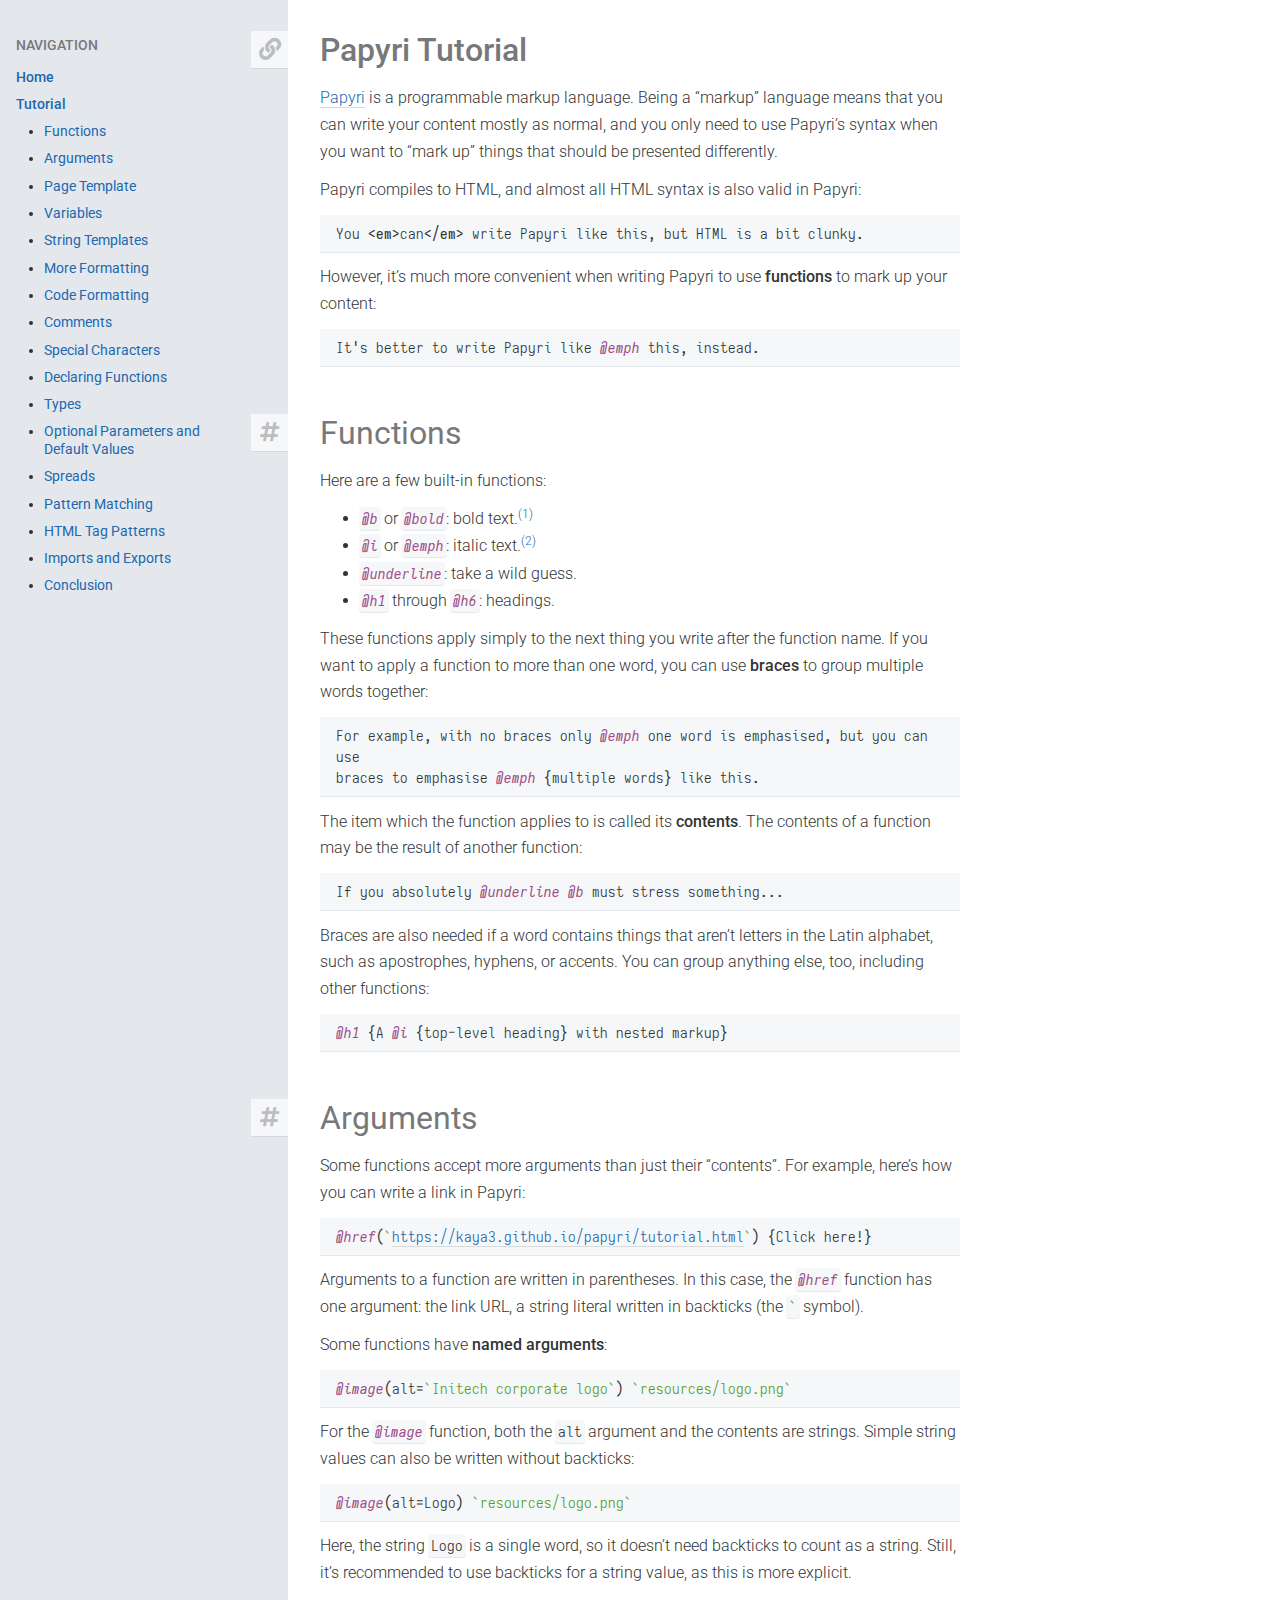
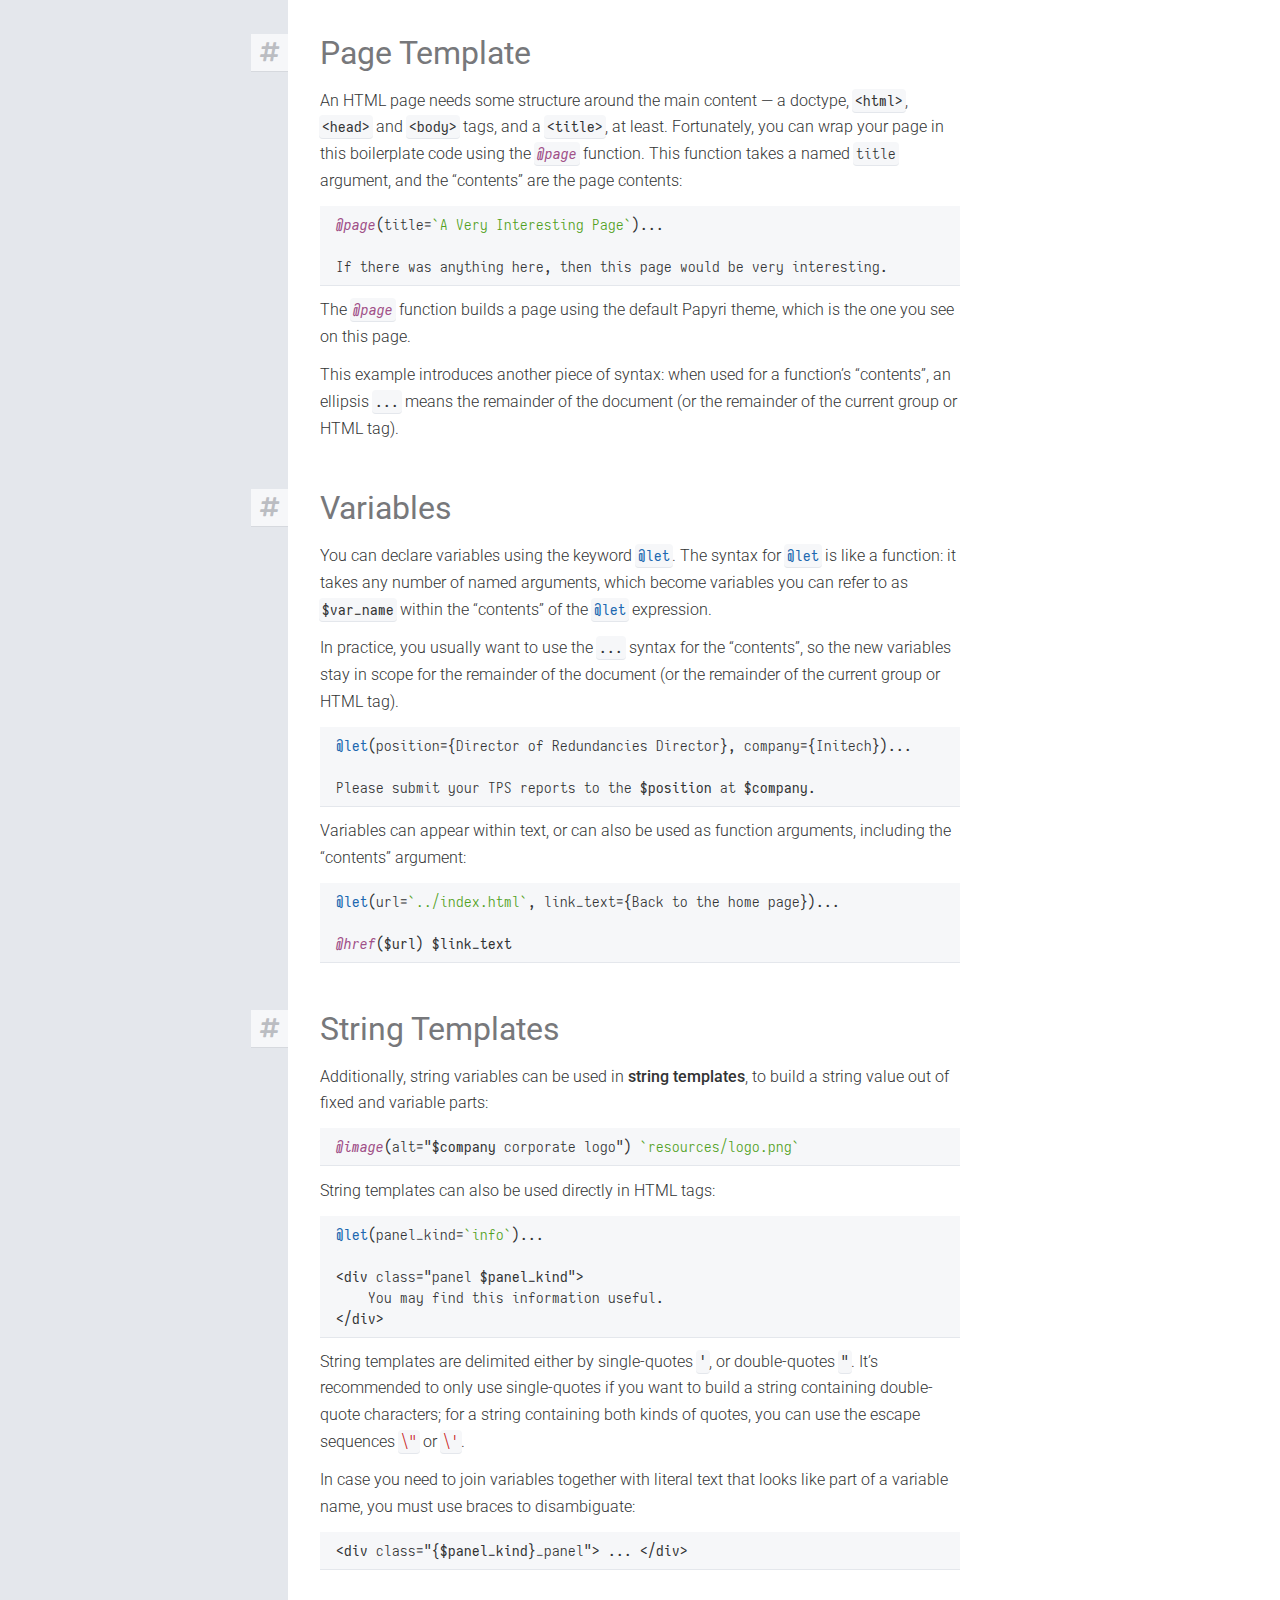
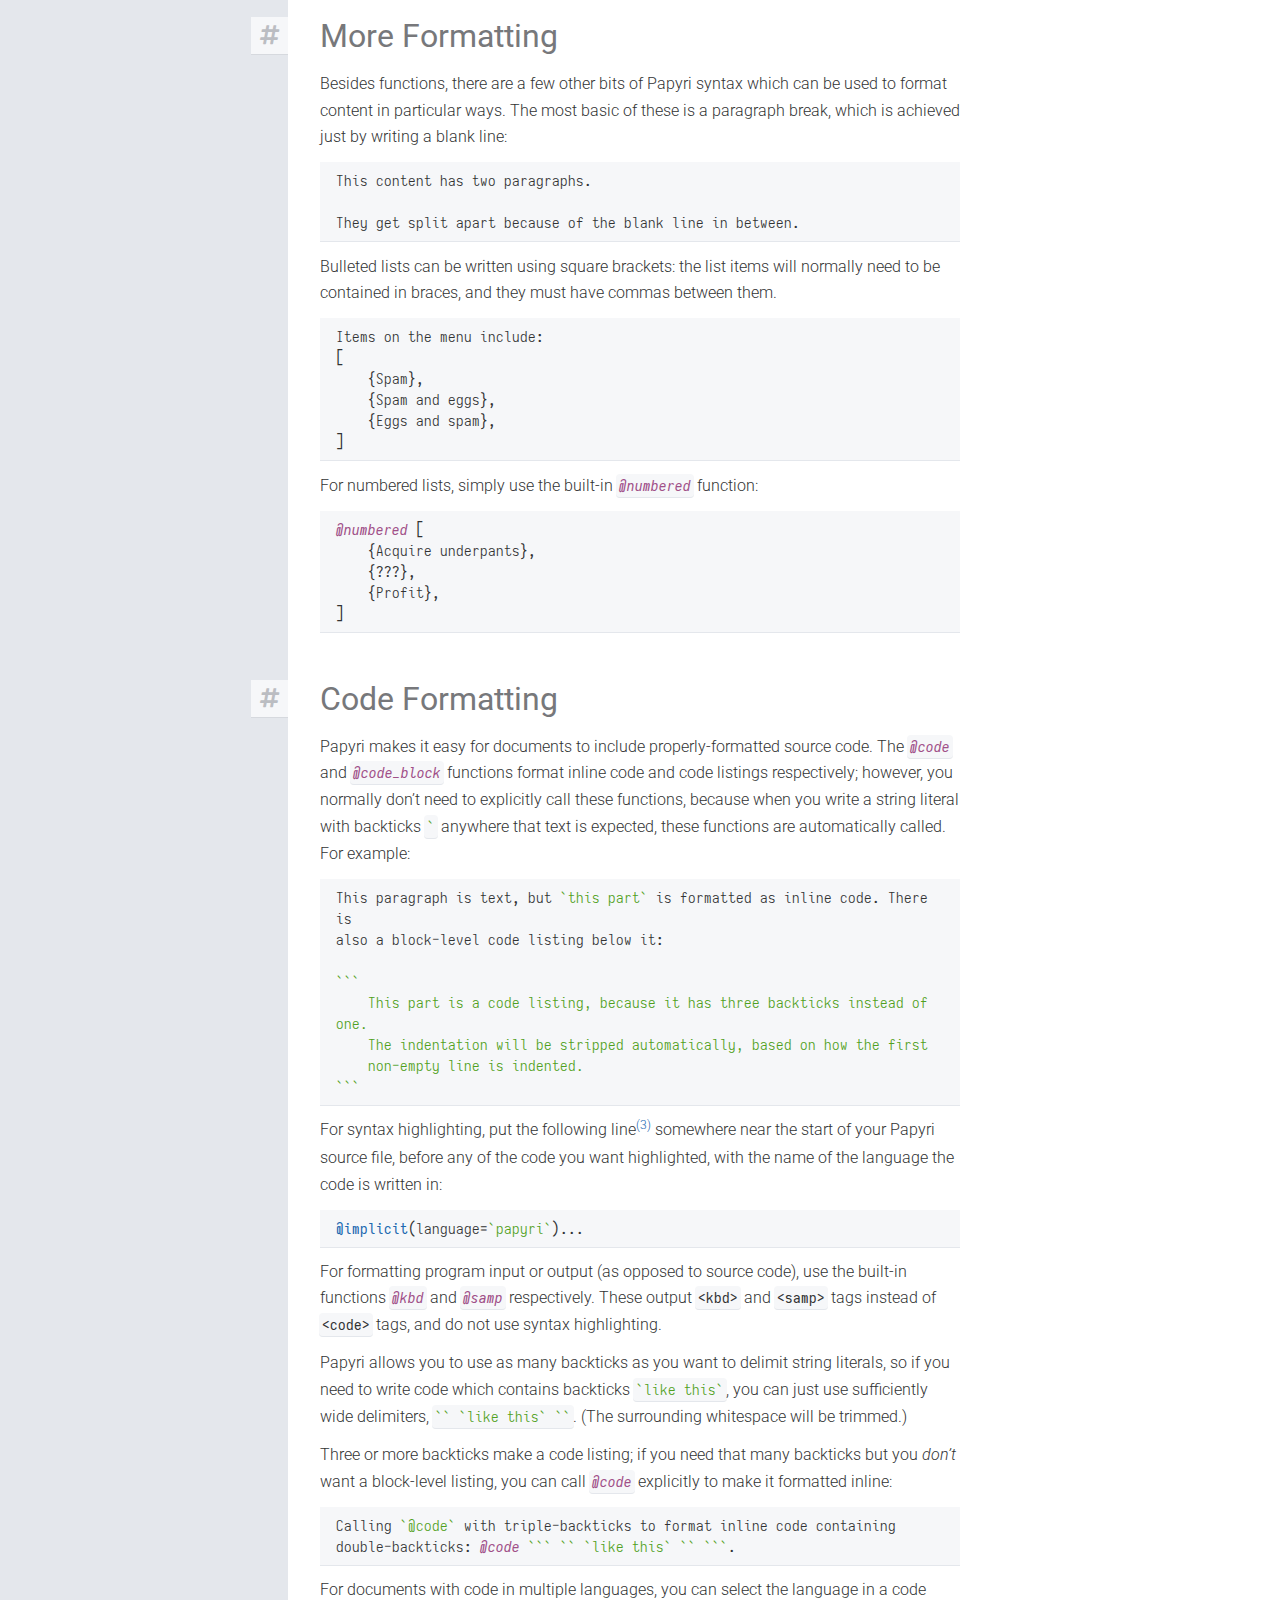
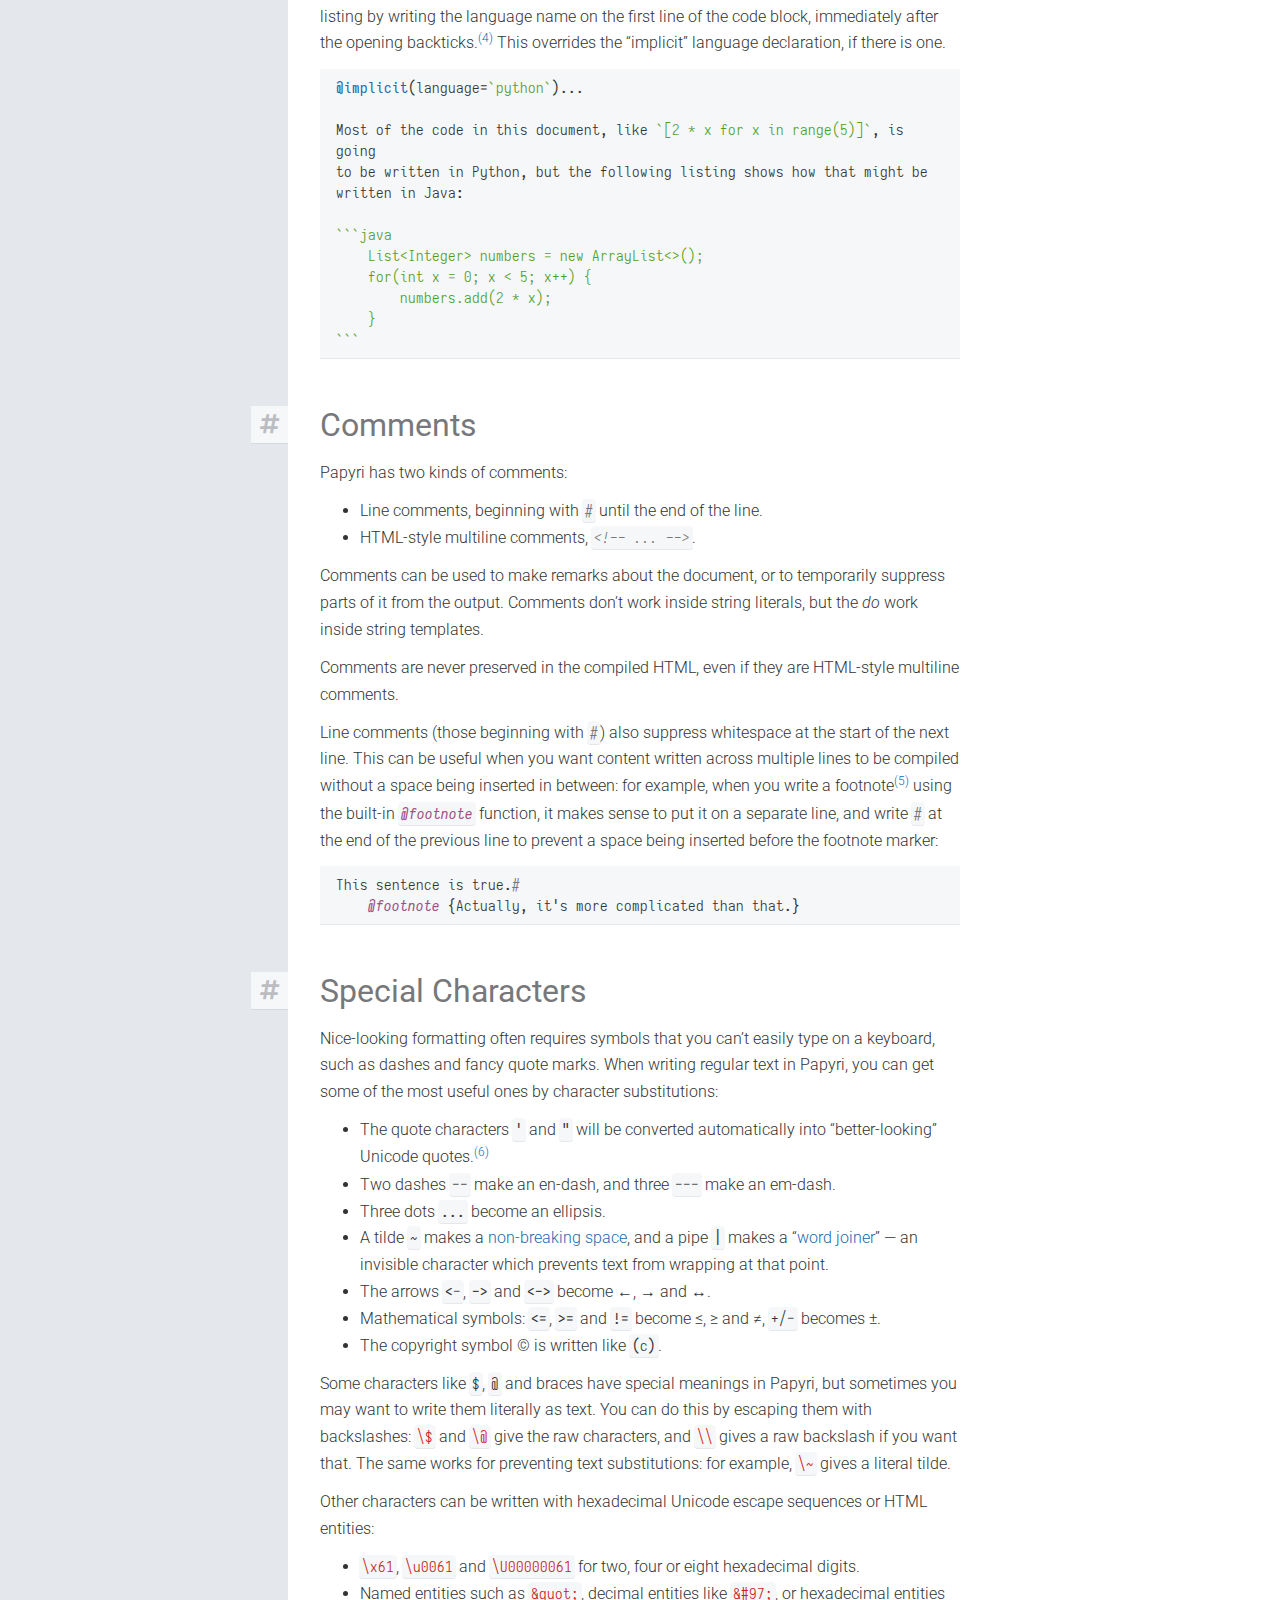
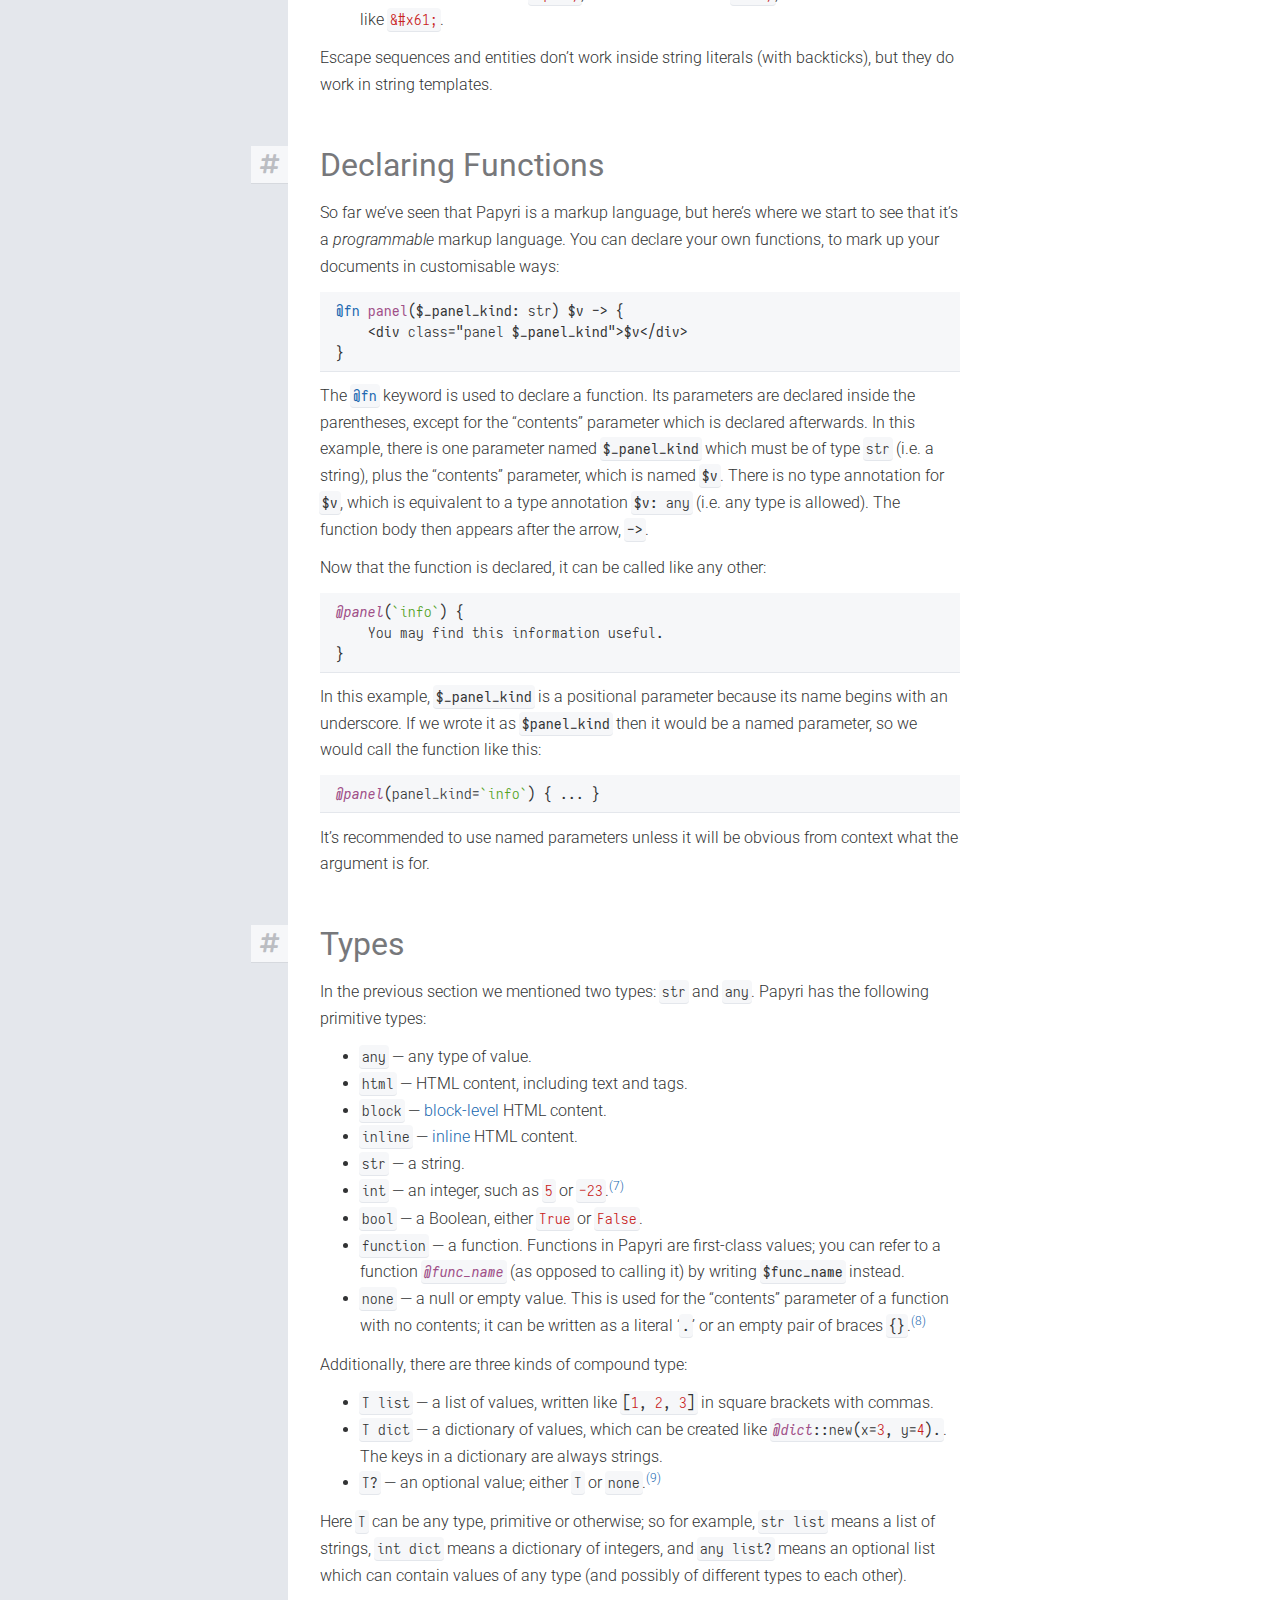
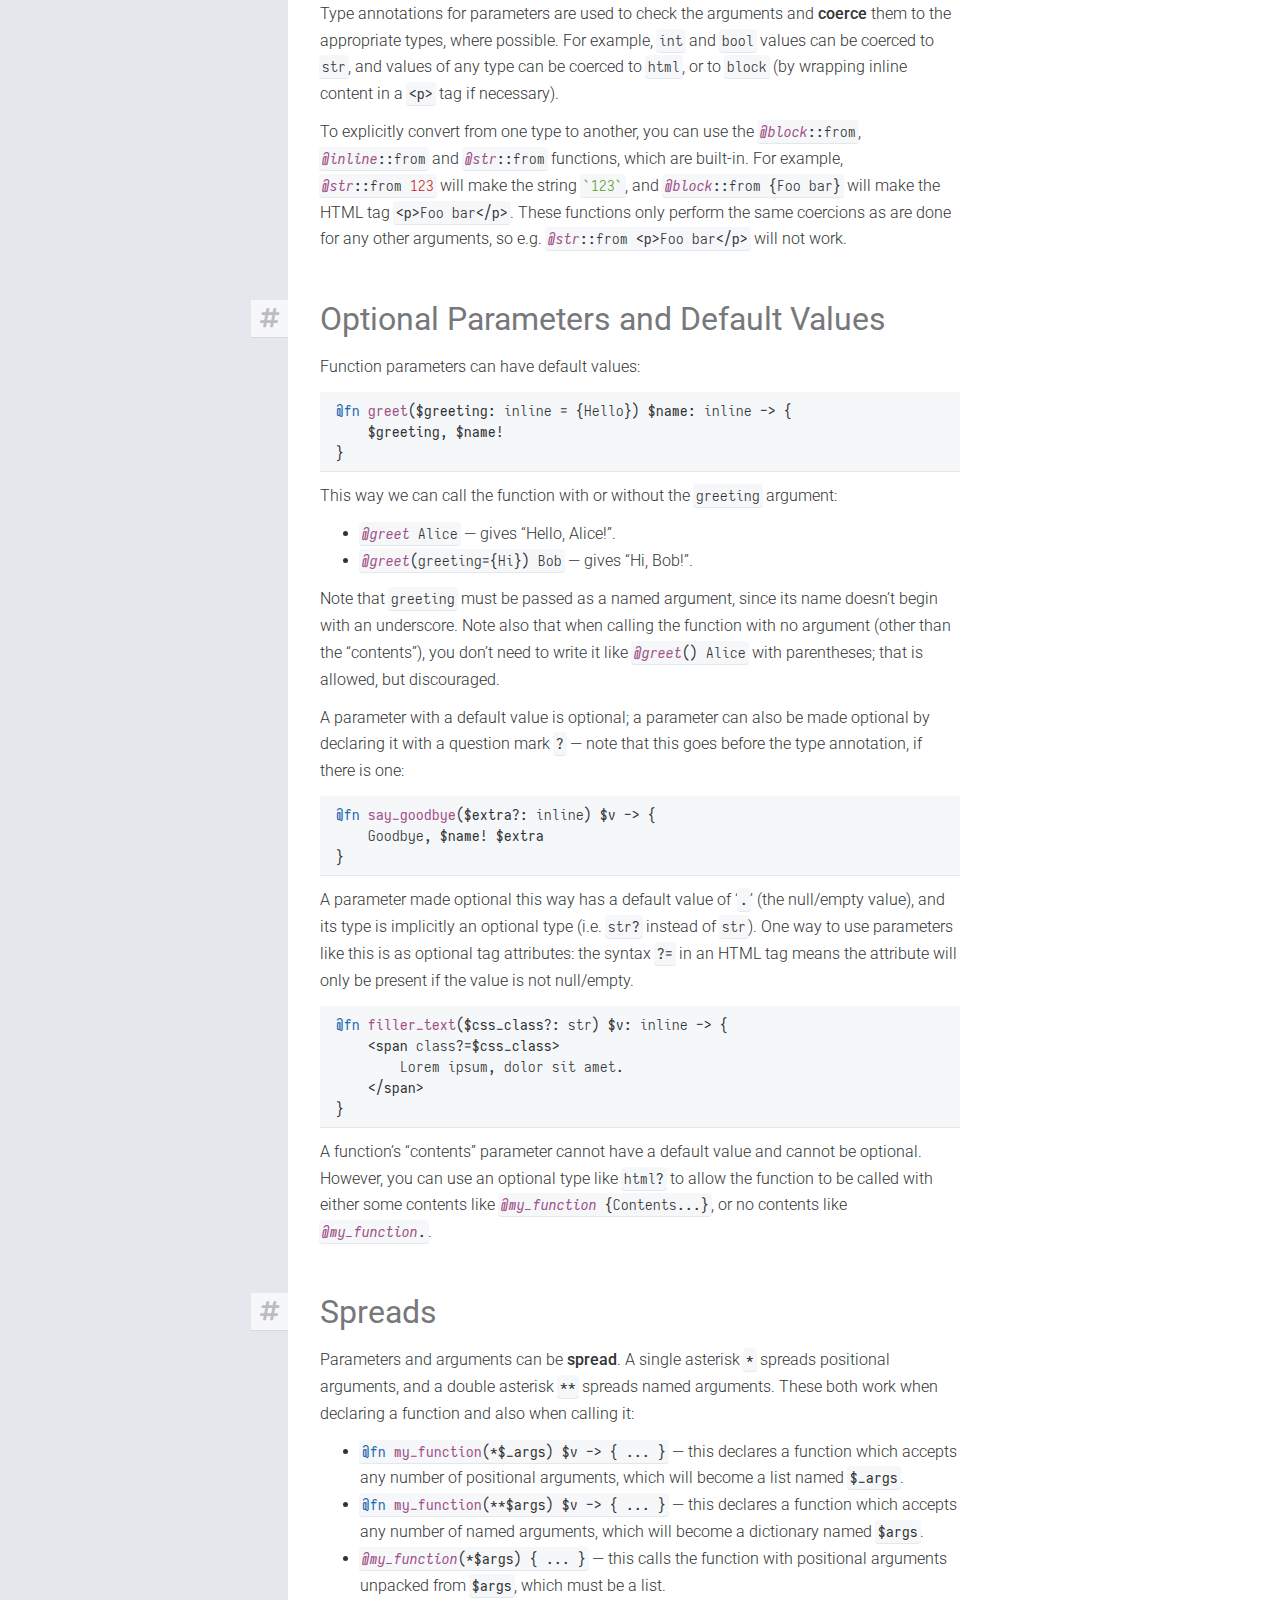
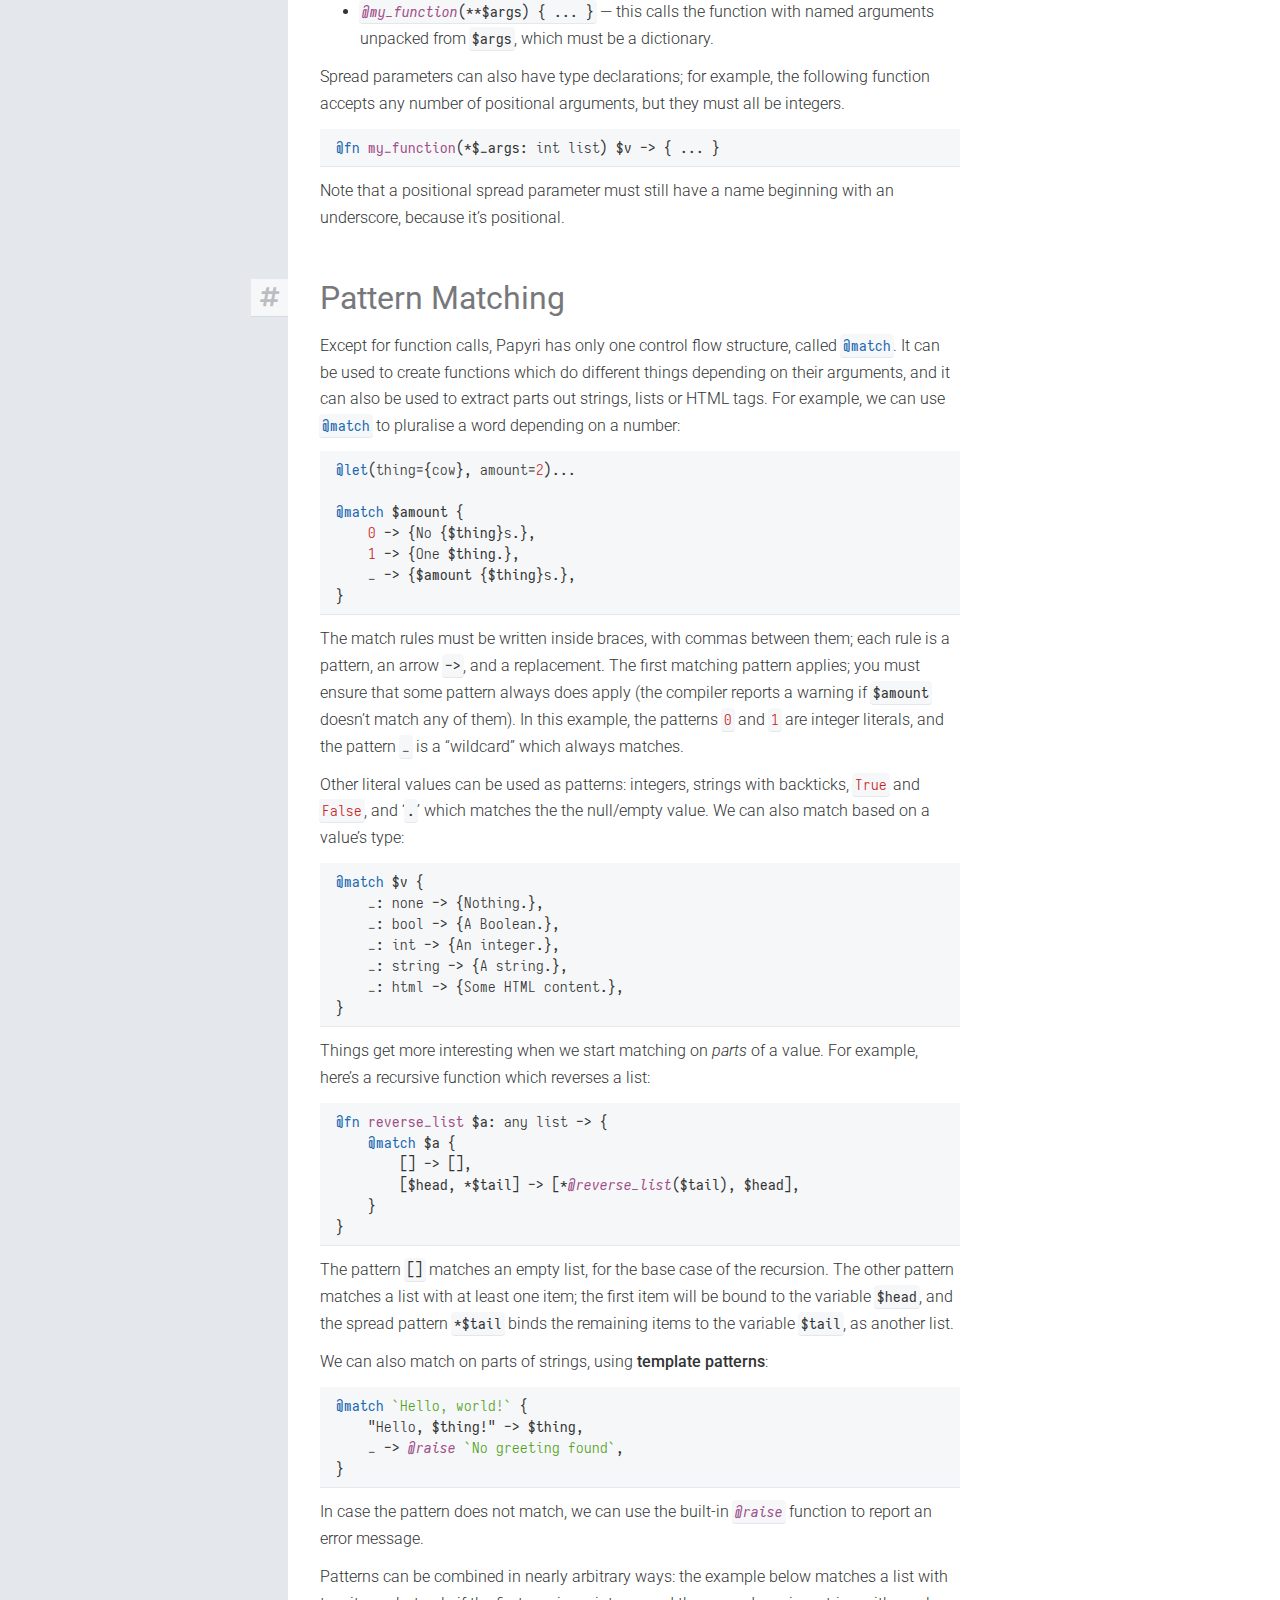
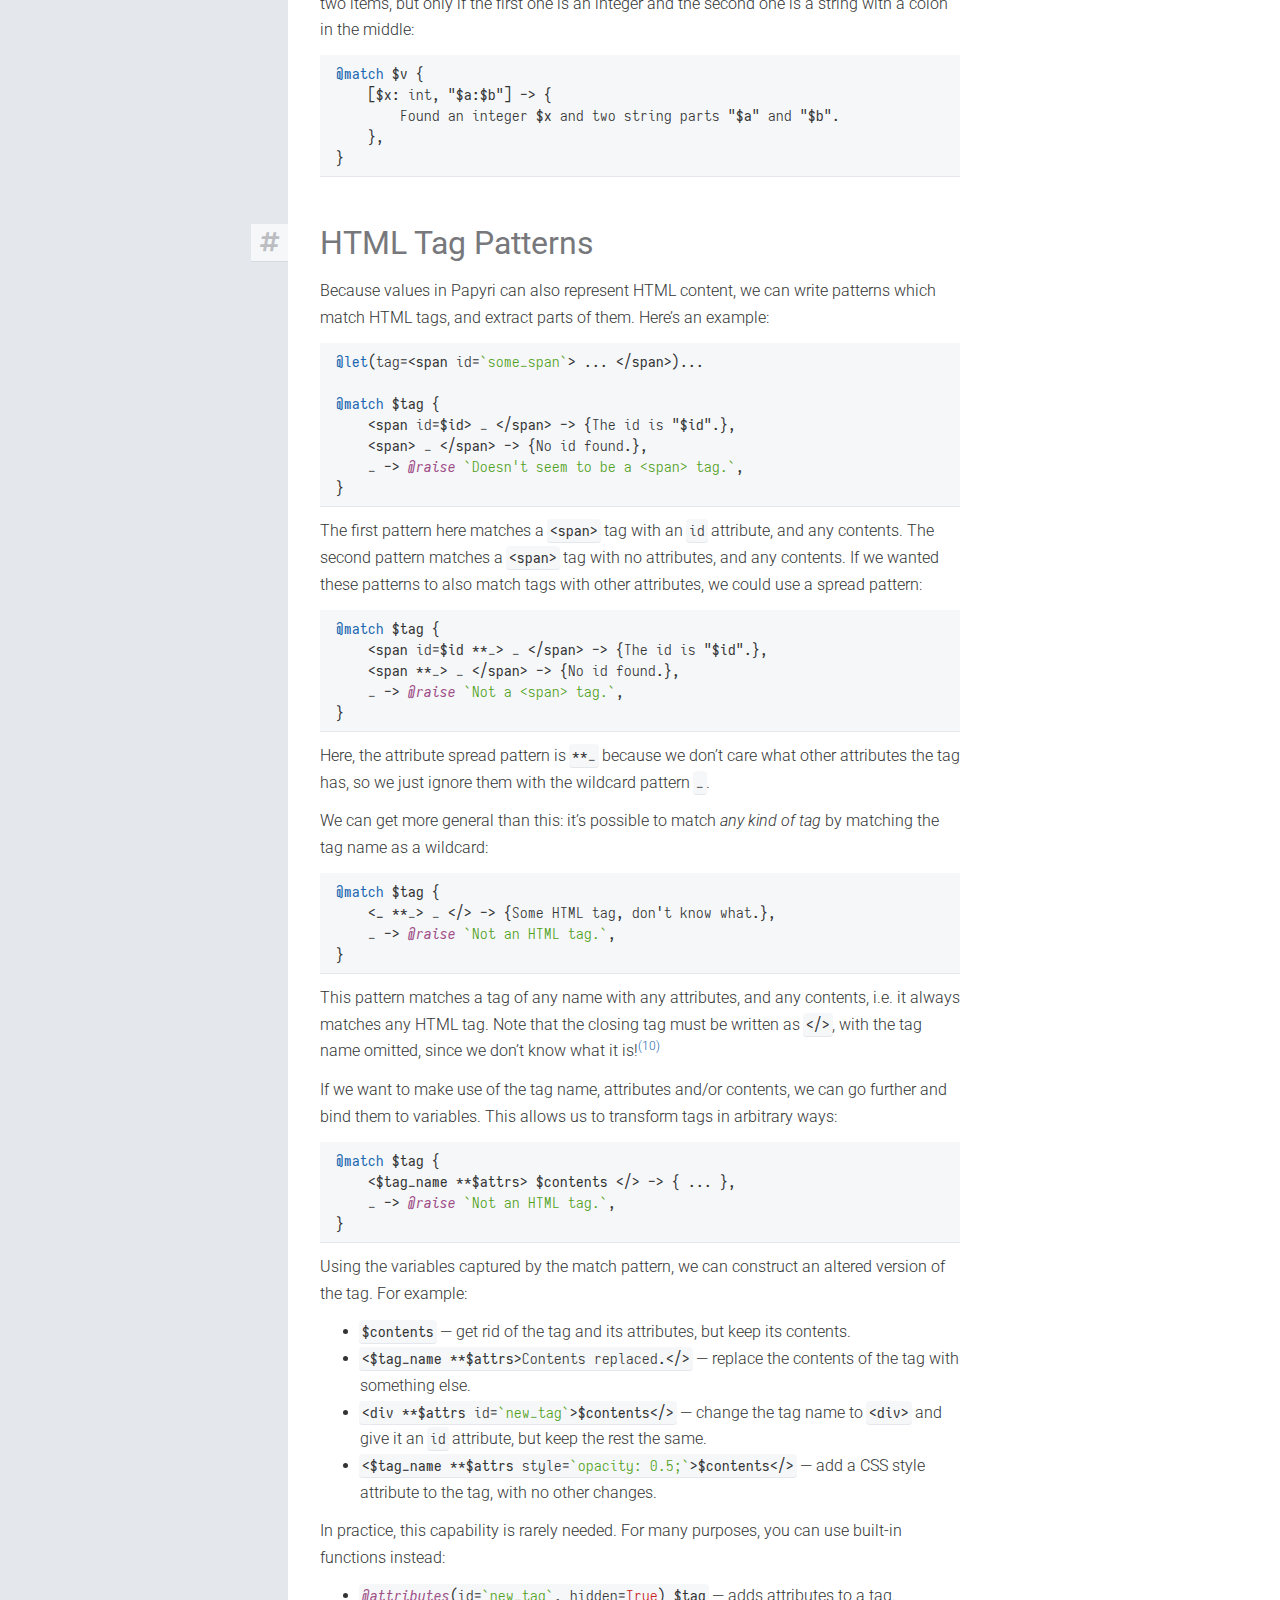
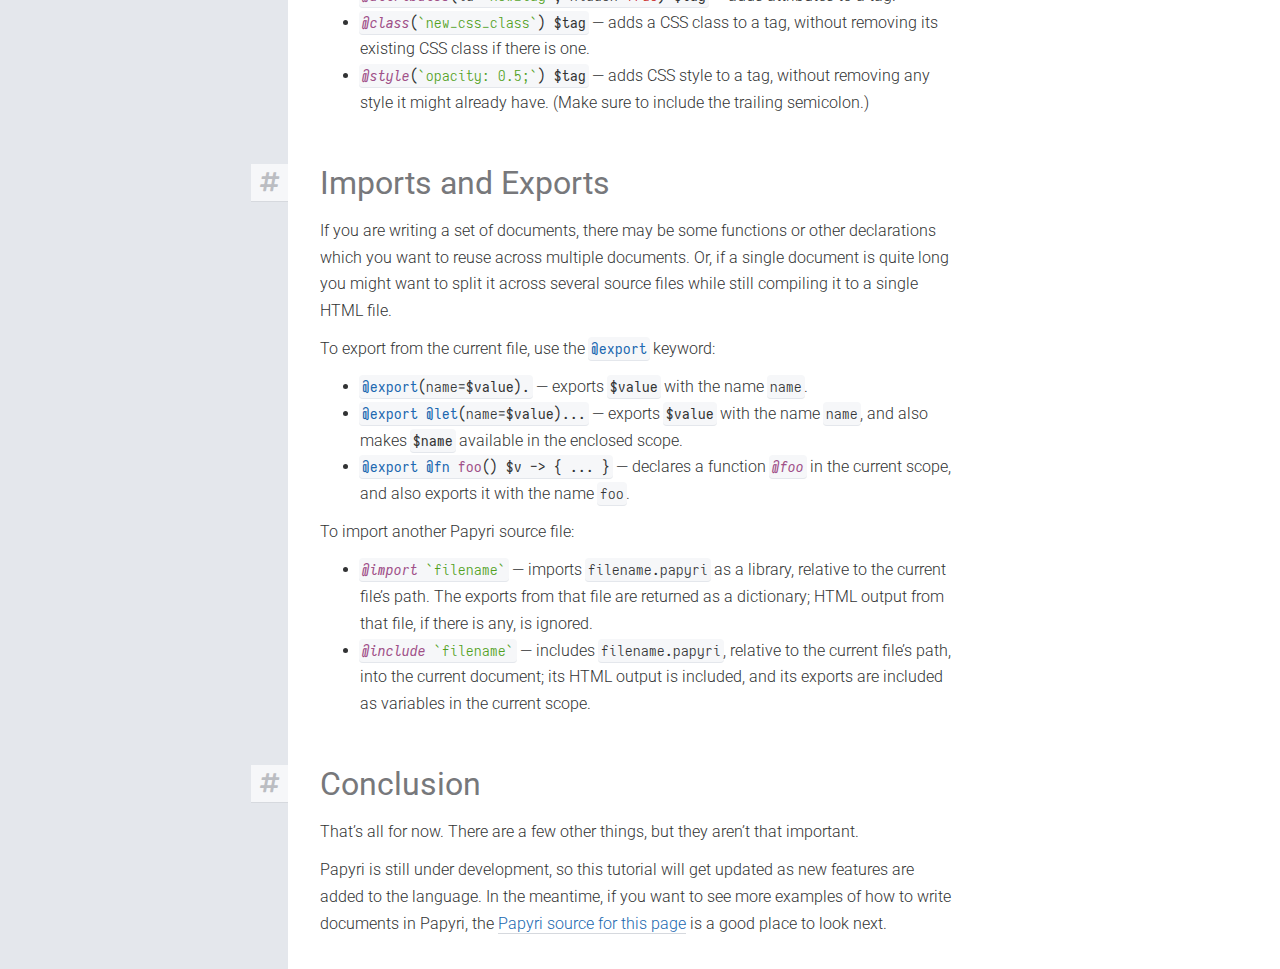
==== commit 1c47edc6: "Update for new stdlib and @export syntax" ====
--- a/tutorial.html
+++ b/tutorial.html
@@ -70,7 +70,7 @@
 <span class="line" data-line-no="2">    You may find this information useful<span class="op">.</span></span>
 <span class="line" data-line-no="3"><span class="rparen" data-paren-no="2">}</span></span>
 </code></pre><p>In this example, <code class="syntax-highlight lang-papyri"><span class="name">$_panel_kind</span></code> is a positional parameter because its name begins with an underscore. If we wrote it as <code class="syntax-highlight lang-papyri"><span class="name">$panel_kind</span></code> then it would be a named parameter, so we would call the function like this:</p><pre class="panel listing"><code class="syntax-highlight lang-papyri"><span class="line" data-line-no="1"><span class="decorator">@panel</span><span class="lparen" data-paren-no="1">(</span>panel_kind<span class="op">=</span><span class="string">`info`</span><span class="rparen" data-paren-no="1">)</span> <span class="lparen" data-paren-no="2">{</span> <span class="op">...</span> <span class="rparen" data-paren-no="2">}</span></span>
-</code></pre><p>It’s recommended to use named parameters unless it will be obvious from context what the argument is for.</p><h2 id="types"><a class="anchor" href="#types"><i class="anchor-icon fas fa-hashtag"></i> Types</a></h2><p>In the previous section we mentioned two types: <code class="syntax-highlight lang-papyri">str</code> and <code class="syntax-highlight lang-papyri">any</code>. Papyri has the following primitive types:</p><ul><li><code class="syntax-highlight lang-papyri">any</code> — any type of value.</li><li><code class="syntax-highlight lang-papyri">html</code> — HTML content, including text and tags.</li><li><code class="syntax-highlight lang-papyri">block</code> — <a href="https://developer.mozilla.org/en-US/docs/Web/HTML/Block-level_elements">block-level</a> HTML content.</li><li><code class="syntax-highlight lang-papyri">inline</code> — <a href="https://developer.mozilla.org/en-US/docs/Web/HTML/Inline_elements">inline</a> HTML content.</li><li><code class="syntax-highlight lang-papyri">str</code> — a string.</li><li><code class="syntax-highlight lang-papyri">int</code> — an integer, such as <code class="syntax-highlight lang-papyri"><span class="number">5</span></code> or <code class="syntax-highlight lang-papyri"><span class="number">-23</span></code>.⁠<a class="footnote-ref"></a><span class="footnote panel">Values must be in the signed 64-bit range, −2<sup>63</sup> ≤ <i>x</i> ≤ 2<sup>63</sup>−1.</span></li><li><code class="syntax-highlight lang-papyri">bool</code> — a Boolean, either <code class="syntax-highlight lang-papyri"><span class="keyword-literal">True</span></code> or <code class="syntax-highlight lang-papyri"><span class="keyword-literal">False</span></code>.</li><li><code class="syntax-highlight lang-papyri">function</code> — a function. Functions in Papyri are first-class values; you can refer to a function <code class="syntax-highlight lang-papyri"><span class="decorator">@func_name</span></code> (as opposed to calling it) by writing <code class="syntax-highlight lang-papyri"><span class="name">$func_name</span></code> instead.</li><li><code class="syntax-highlight lang-papyri">none</code> — a null or empty value. This is used for the “contents” parameter of a function with no contents; it can be written as a literal ‘<code class="syntax-highlight lang-papyri"><span class="op">.</span></code>’ or an empty pair of braces <code class="syntax-highlight lang-papyri"><span class="lparen" data-paren-no="1">{</span><span class="rparen" data-paren-no="1">}</span></code>.⁠<a class="footnote-ref"></a><span class="footnote panel">Note that if you have a variable of type <code class="syntax-highlight lang-papyri">none</code> and you try to output it, you won’t get a ‘<code class="syntax-highlight lang-papyri"><span class="op">.</span></code>’ character in the output — you’ll get nothing. So ‘<code class="syntax-highlight lang-papyri"><span class="op">.</span></code>’ has a different meaning in text than it has when used as a value.</span></li></ul><p>Additionally, there are three kinds of compound type:</p><ul><li><code class="syntax-highlight lang-papyri">T list</code> — a list of values, written like <code class="syntax-highlight lang-papyri"><span class="lparen" data-paren-no="1">[</span><span class="number">1</span><span class="op">,</span> <span class="number">2</span><span class="op">,</span> <span class="number">3</span><span class="rparen" data-paren-no="1">]</span></code> in square brackets with commas.</li><li><code class="syntax-highlight lang-papyri">T dict</code> — a dictionary of values, which can be created like <code class="syntax-highlight lang-papyri"><span class="decorator">@dict</span><span class="lparen" data-paren-no="1">(</span>x<span class="op">=</span><span class="number">3</span><span class="op">,</span> y<span class="op">=</span><span class="number">4</span><span class="rparen" data-paren-no="1">)</span><span class="op">.</span></code>. The keys in a dictionary are always strings.</li><li><code class="syntax-highlight lang-papyri">T<span class="op">?</span></code> — an optional value; either <code class="syntax-highlight lang-papyri">T</code> or <code class="syntax-highlight lang-papyri">none</code>.⁠<a class="footnote-ref"></a><span class="footnote panel">This is not a true “option type” — if <code class="syntax-highlight lang-papyri">none</code> is already assignable to <code class="syntax-highlight lang-papyri">T</code> then <code class="syntax-highlight lang-papyri">T<span class="op">?</span></code> is just the same as <code class="syntax-highlight lang-papyri">T</code>. In practice this means <code class="syntax-highlight lang-papyri">T<span class="op">??</span></code>, <code class="syntax-highlight lang-papyri">any<span class="op">?</span></code> and <code class="syntax-highlight lang-papyri">none<span class="op">?</span></code> will be simplified to <code class="syntax-highlight lang-papyri">T<span class="op">?</span></code>, <code class="syntax-highlight lang-papyri">any</code> and <code class="syntax-highlight lang-papyri">none</code> respectively.</span></li></ul><p>Here <code class="syntax-highlight lang-papyri">T</code> can be any type, primitive or otherwise; so for example, <code class="syntax-highlight lang-papyri">str list</code> means a list of strings, <code class="syntax-highlight lang-papyri">int dict</code> means a dictionary of integers, and <code class="syntax-highlight lang-papyri">any list<span class="op">?</span></code> means an optional list which can contain values of any type (and possibly of different types to each other).</p><p>Type annotations for parameters are used to check the arguments and <b>coerce</b> them to the appropriate types, where possible. For example, <code class="syntax-highlight lang-papyri">int</code> and <code class="syntax-highlight lang-papyri">bool</code> values can be coerced to <code class="syntax-highlight lang-papyri">str</code>, and values of any type can be coerced to <code class="syntax-highlight lang-papyri">html</code>, or to <code class="syntax-highlight lang-papyri">block</code> (by wrapping inline content in a <code class="syntax-highlight lang-papyri"><span class="op">&lt;</span><span class="name">p</span><span class="op">&gt;</span></code> tag if necessary).</p><p>To explicitly convert from one type to another, you can use the <code class="syntax-highlight lang-papyri"><span class="decorator">@block</span></code>, <code class="syntax-highlight lang-papyri"><span class="decorator">@inline</span></code>, <code class="syntax-highlight lang-papyri"><span class="decorator">@str</span></code>, <code class="syntax-highlight lang-papyri"><span class="decorator">@int</span></code> and <code class="syntax-highlight lang-papyri"><span class="decorator">@bool</span></code> functions, which are built-in. For example, <code class="syntax-highlight lang-papyri"><span class="decorator">@str</span> <span class="number">123</span></code> will make the string <code class="syntax-highlight lang-papyri"><span class="string">`123`</span></code>, or <code class="syntax-highlight lang-papyri"><span class="decorator">@block</span> <span class="lparen" data-paren-no="1">{</span>Foo bar<span class="rparen" data-paren-no="1">}</span></code> will make the HTML tag <code class="syntax-highlight lang-papyri"><span class="op">&lt;</span><span class="name">p</span><span class="op">&gt;</span>Foo bar<span class="op">&lt;/p&gt;</span></code>. These functions only perform the same coercions as are done for any other arguments, so e.g. <code class="syntax-highlight lang-papyri"><span class="decorator">@int</span> <span class="string">`123`</span></code> will not work.</p><h2 id="optional_parameters_and_default_values"><a class="anchor" href="#optional_parameters_and_default_values"><i class="anchor-icon fas fa-hashtag"></i> Optional Parameters and Default Values</a></h2><p>Function parameters can have default values:</p><pre class="panel listing"><code class="syntax-highlight lang-papyri"><span class="line" data-line-no="1"><span class="keyword">@fn</span> <span class="name-def">greet</span><span class="lparen" data-paren-no="1">(</span><span class="name">$greeting</span><span class="op">:</span> inline <span class="op">=</span> <span class="lparen" data-paren-no="2">{</span>Hello<span class="rparen" data-paren-no="2">}</span><span class="rparen" data-paren-no="1">)</span> <span class="name">$name</span><span class="op">:</span> inline <span class="op">-&gt;</span> <span class="lparen" data-paren-no="3">{</span></span>
+</code></pre><p>It’s recommended to use named parameters unless it will be obvious from context what the argument is for.</p><h2 id="types"><a class="anchor" href="#types"><i class="anchor-icon fas fa-hashtag"></i> Types</a></h2><p>In the previous section we mentioned two types: <code class="syntax-highlight lang-papyri">str</code> and <code class="syntax-highlight lang-papyri">any</code>. Papyri has the following primitive types:</p><ul><li><code class="syntax-highlight lang-papyri">any</code> — any type of value.</li><li><code class="syntax-highlight lang-papyri">html</code> — HTML content, including text and tags.</li><li><code class="syntax-highlight lang-papyri">block</code> — <a href="https://developer.mozilla.org/en-US/docs/Web/HTML/Block-level_elements">block-level</a> HTML content.</li><li><code class="syntax-highlight lang-papyri">inline</code> — <a href="https://developer.mozilla.org/en-US/docs/Web/HTML/Inline_elements">inline</a> HTML content.</li><li><code class="syntax-highlight lang-papyri">str</code> — a string.</li><li><code class="syntax-highlight lang-papyri">int</code> — an integer, such as <code class="syntax-highlight lang-papyri"><span class="number">5</span></code> or <code class="syntax-highlight lang-papyri"><span class="number">-23</span></code>.⁠<a class="footnote-ref"></a><span class="footnote panel">Values must be in the signed 64-bit range, −2<sup>63</sup> ≤ <i>x</i> ≤ 2<sup>63</sup>−1.</span></li><li><code class="syntax-highlight lang-papyri">bool</code> — a Boolean, either <code class="syntax-highlight lang-papyri"><span class="keyword-literal">True</span></code> or <code class="syntax-highlight lang-papyri"><span class="keyword-literal">False</span></code>.</li><li><code class="syntax-highlight lang-papyri">function</code> — a function. Functions in Papyri are first-class values; you can refer to a function <code class="syntax-highlight lang-papyri"><span class="decorator">@func_name</span></code> (as opposed to calling it) by writing <code class="syntax-highlight lang-papyri"><span class="name">$func_name</span></code> instead.</li><li><code class="syntax-highlight lang-papyri">none</code> — a null or empty value. This is used for the “contents” parameter of a function with no contents; it can be written as a literal ‘<code class="syntax-highlight lang-papyri"><span class="op">.</span></code>’ or an empty pair of braces <code class="syntax-highlight lang-papyri"><span class="lparen" data-paren-no="1">{</span><span class="rparen" data-paren-no="1">}</span></code>.⁠<a class="footnote-ref"></a><span class="footnote panel">Note that if you have a variable of type <code class="syntax-highlight lang-papyri">none</code> and you try to output it, you won’t get a ‘<code class="syntax-highlight lang-papyri"><span class="op">.</span></code>’ character in the output — you’ll get nothing. So ‘<code class="syntax-highlight lang-papyri"><span class="op">.</span></code>’ has a different meaning in text than it has when used as a value.</span></li></ul><p>Additionally, there are three kinds of compound type:</p><ul><li><code class="syntax-highlight lang-papyri">T list</code> — a list of values, written like <code class="syntax-highlight lang-papyri"><span class="lparen" data-paren-no="1">[</span><span class="number">1</span><span class="op">,</span> <span class="number">2</span><span class="op">,</span> <span class="number">3</span><span class="rparen" data-paren-no="1">]</span></code> in square brackets with commas.</li><li><code class="syntax-highlight lang-papyri">T dict</code> — a dictionary of values, which can be created like <code class="syntax-highlight lang-papyri"><span class="decorator">@dict</span><span class="op">::</span>new<span class="lparen" data-paren-no="1">(</span>x<span class="op">=</span><span class="number">3</span><span class="op">,</span> y<span class="op">=</span><span class="number">4</span><span class="rparen" data-paren-no="1">)</span><span class="op">.</span></code>. The keys in a dictionary are always strings.</li><li><code class="syntax-highlight lang-papyri">T<span class="op">?</span></code> — an optional value; either <code class="syntax-highlight lang-papyri">T</code> or <code class="syntax-highlight lang-papyri">none</code>.⁠<a class="footnote-ref"></a><span class="footnote panel">This is not a true “option type” — if <code class="syntax-highlight lang-papyri">none</code> is already assignable to <code class="syntax-highlight lang-papyri">T</code> then <code class="syntax-highlight lang-papyri">T<span class="op">?</span></code> is just the same as <code class="syntax-highlight lang-papyri">T</code>. In practice this means <code class="syntax-highlight lang-papyri">T<span class="op">??</span></code>, <code class="syntax-highlight lang-papyri">any<span class="op">?</span></code> and <code class="syntax-highlight lang-papyri">none<span class="op">?</span></code> will be simplified to <code class="syntax-highlight lang-papyri">T<span class="op">?</span></code>, <code class="syntax-highlight lang-papyri">any</code> and <code class="syntax-highlight lang-papyri">none</code> respectively.</span></li></ul><p>Here <code class="syntax-highlight lang-papyri">T</code> can be any type, primitive or otherwise; so for example, <code class="syntax-highlight lang-papyri">str list</code> means a list of strings, <code class="syntax-highlight lang-papyri">int dict</code> means a dictionary of integers, and <code class="syntax-highlight lang-papyri">any list<span class="op">?</span></code> means an optional list which can contain values of any type (and possibly of different types to each other).</p><p>Type annotations for parameters are used to check the arguments and <b>coerce</b> them to the appropriate types, where possible. For example, <code class="syntax-highlight lang-papyri">int</code> and <code class="syntax-highlight lang-papyri">bool</code> values can be coerced to <code class="syntax-highlight lang-papyri">str</code>, and values of any type can be coerced to <code class="syntax-highlight lang-papyri">html</code>, or to <code class="syntax-highlight lang-papyri">block</code> (by wrapping inline content in a <code class="syntax-highlight lang-papyri"><span class="op">&lt;</span><span class="name">p</span><span class="op">&gt;</span></code> tag if necessary).</p><p>To explicitly convert from one type to another, you can use the <code class="syntax-highlight lang-papyri"><span class="decorator">@block</span><span class="op">::</span>from</code>, <code class="syntax-highlight lang-papyri"><span class="decorator">@inline</span><span class="op">::</span>from</code> and <code class="syntax-highlight lang-papyri"><span class="decorator">@str</span><span class="op">::</span>from</code> functions, which are built-in. For example, <code class="syntax-highlight lang-papyri"><span class="decorator">@str</span><span class="op">::</span>from <span class="number">123</span></code> will make the string <code class="syntax-highlight lang-papyri"><span class="string">`123`</span></code>, and <code class="syntax-highlight lang-papyri"><span class="decorator">@block</span><span class="op">::</span>from <span class="lparen" data-paren-no="1">{</span>Foo bar<span class="rparen" data-paren-no="1">}</span></code> will make the HTML tag <code class="syntax-highlight lang-papyri"><span class="op">&lt;</span><span class="name">p</span><span class="op">&gt;</span>Foo bar<span class="op">&lt;/p&gt;</span></code>. These functions only perform the same coercions as are done for any other arguments, so e.g. <code class="syntax-highlight lang-papyri"><span class="decorator">@str</span><span class="op">::</span>from <span class="op">&lt;</span><span class="name">p</span><span class="op">&gt;</span>Foo bar<span class="op">&lt;/p&gt;</span></code> will not work.</p><h2 id="optional_parameters_and_default_values"><a class="anchor" href="#optional_parameters_and_default_values"><i class="anchor-icon fas fa-hashtag"></i> Optional Parameters and Default Values</a></h2><p>Function parameters can have default values:</p><pre class="panel listing"><code class="syntax-highlight lang-papyri"><span class="line" data-line-no="1"><span class="keyword">@fn</span> <span class="name-def">greet</span><span class="lparen" data-paren-no="1">(</span><span class="name">$greeting</span><span class="op">:</span> inline <span class="op">=</span> <span class="lparen" data-paren-no="2">{</span>Hello<span class="rparen" data-paren-no="2">}</span><span class="rparen" data-paren-no="1">)</span> <span class="name">$name</span><span class="op">:</span> inline <span class="op">-&gt;</span> <span class="lparen" data-paren-no="3">{</span></span>
 <span class="line" data-line-no="2">    <span class="name">$greeting</span><span class="op">,</span> <span class="name">$name</span><span class="op">!</span></span>
 <span class="line" data-line-no="3"><span class="rparen" data-paren-no="3">}</span></span>
 </code></pre><p>This way we can call the function with or without the <code class="syntax-highlight lang-papyri">greeting</code> argument:</p><ul><li><code class="syntax-highlight lang-papyri"><span class="decorator">@greet</span> Alice</code> — gives “Hello, Alice!”.</li><li><code class="syntax-highlight lang-papyri"><span class="decorator">@greet</span><span class="lparen" data-paren-no="1">(</span>greeting<span class="op">=</span><span class="lparen" data-paren-no="2">{</span>Hi<span class="rparen" data-paren-no="2">}</span><span class="rparen" data-paren-no="1">)</span> Bob</code> — gives “Hi, Bob!”.</li></ul><p>Note that <code class="syntax-highlight lang-papyri">greeting</code> must be passed as a named argument, since its name doesn’t begin with an underscore. Note also that when calling the function with no argument (other than the “contents”), you don’t need to write it like <code class="syntax-highlight lang-papyri"><span class="decorator">@greet</span><span class="lparen" data-paren-no="1">(</span><span class="rparen" data-paren-no="1">)</span> Alice</code> with parentheses; that is allowed, but discouraged.</p><p>A parameter with a default value is optional; a parameter can also be made optional by declaring it with a question mark <code class="syntax-highlight lang-papyri"><span class="op">?</span></code> — note that this goes before the type annotation, if there is one:</p><pre class="panel listing"><code class="syntax-highlight lang-papyri"><span class="line" data-line-no="1"><span class="keyword">@fn</span> <span class="name-def">say_goodbye</span><span class="lparen" data-paren-no="1">(</span><span class="name">$extra</span><span class="op">?:</span> inline<span class="rparen" data-paren-no="1">)</span> <span class="name">$v</span> <span class="op">-&gt;</span> <span class="lparen" data-paren-no="2">{</span></span>
@@ -131,4 +131,4 @@
 <span class="line" data-line-no="2">    <span class="op">&lt;</span><span class="name">$tag_name</span> <span class="op">**</span><span class="name">$attrs</span><span class="op">&gt;</span> <span class="name">$contents</span> <span class="op">&lt;/&gt;</span> <span class="op">-&gt;</span> <span class="lparen" data-paren-no="2">{</span> <span class="op">...</span> <span class="rparen" data-paren-no="2">}</span><span class="op">,</span></span>
 <span class="line" data-line-no="3">    _ <span class="op">-&gt;</span> <span class="decorator">@raise</span> <span class="string">`Not an HTML tag.`</span><span class="op">,</span></span>
 <span class="line" data-line-no="4"><span class="rparen" data-paren-no="1">}</span></span>
-</code></pre><p>Using the variables captured by the match pattern, we can construct an altered version of the tag. For example:</p><ul><li><code class="syntax-highlight lang-papyri"><span class="name">$contents</span></code> — get rid of the tag and its attributes, but keep its contents.</li><li><code class="syntax-highlight lang-papyri"><span class="op">&lt;</span><span class="name">$tag_name</span> <span class="op">**</span><span class="name">$attrs</span><span class="op">&gt;</span>Contents replaced<span class="op">.&lt;/&gt;</span></code> — replace the contents of the tag with something else.</li><li><code class="syntax-highlight lang-papyri"><span class="op">&lt;</span><span class="name">div</span> <span class="op">**</span><span class="name">$attrs</span> id<span class="op">=</span><span class="string">`new_tag`</span><span class="op">&gt;</span><span class="name">$contents</span><span class="op">&lt;/&gt;</span></code> — change the tag name to <code class="syntax-highlight lang-papyri"><span class="op">&lt;</span><span class="name">div</span><span class="op">&gt;</span></code> and give it an <code class="syntax-highlight lang-papyri">id</code> attribute, but keep the rest the same.</li><li><code class="syntax-highlight lang-papyri"><span class="op">&lt;</span><span class="name">$tag_name</span> <span class="op">**</span><span class="name">$attrs</span> style<span class="op">=</span><span class="string">`opacity: 0.5;`</span><span class="op">&gt;</span><span class="name">$contents</span><span class="op">&lt;/&gt;</span></code> — add a CSS style attribute to the tag, with no other changes.</li></ul><p>In practice, this capability is rarely needed. For many purposes, you can use built-in functions instead:</p><ul><li><code class="syntax-highlight lang-papyri"><span class="decorator">@attributes</span><span class="lparen" data-paren-no="1">(</span>id<span class="op">=</span><span class="string">`new_tag`</span><span class="op">,</span> hidden<span class="op">=</span><span class="keyword-literal">True</span><span class="rparen" data-paren-no="1">)</span> <span class="name">$tag</span></code> — adds attributes to a tag.</li><li><code class="syntax-highlight lang-papyri"><span class="decorator">@class</span><span class="lparen" data-paren-no="1">(</span><span class="string">`new_css_class`</span><span class="rparen" data-paren-no="1">)</span> <span class="name">$tag</span></code> — adds a CSS class to a tag, without removing its existing CSS class if there is one.</li><li><code class="syntax-highlight lang-papyri"><span class="decorator">@style</span><span class="lparen" data-paren-no="1">(</span><span class="string">`opacity: 0.5;`</span><span class="rparen" data-paren-no="1">)</span> <span class="name">$tag</span></code> — adds CSS style to a tag, without removing any style it might already have. (Make sure to include the trailing semicolon.)</li></ul><h2 id="imports_and_exports"><a class="anchor" href="#imports_and_exports"><i class="anchor-icon fas fa-hashtag"></i> Imports and Exports</a></h2><p>If you are writing a set of documents, there may be some functions or other declarations which you want to reuse across multiple documents. Or, if a single document is quite long you might want to split it across several source files while still compiling it to a single HTML file.</p><p>Therefore there are the following three built-in functions:</p><ul><li><code class="syntax-highlight lang-papyri"><span class="decorator">@export</span><span class="lparen" data-paren-no="1">(</span>name<span class="op">=</span><span class="name">$value</span><span class="rparen" data-paren-no="1">)</span><span class="op">.</span></code> — exports <code class="syntax-highlight lang-papyri"><span class="name">$value</span></code> with the name <code class="syntax-highlight lang-papyri">name</code>.</li><li><code class="syntax-highlight lang-papyri"><span class="decorator">@import</span> <span class="string">`filename`</span></code> — imports <code class="syntax-highlight lang-papyri">filename<span class="op">.</span>papyri</code> as a library, relative to the current file’s path. The exports from that file are returned as a dictionary; HTML output from that file, if there is any, is ignored.</li><li><code class="syntax-highlight lang-papyri"><span class="decorator">@include</span> <span class="string">`filename`</span></code> — includes <code class="syntax-highlight lang-papyri">filename<span class="op">.</span>papyri</code>, relative to the current file’s path, into the current document; its HTML output is included, and its exports are declared in the current scope.⁠<a class="footnote-ref"></a><span class="footnote panel">Papyri has lexical scopes for <code class="syntax-highlight lang-papyri"><span class="keyword">@let</span></code> expressions, <code class="syntax-highlight lang-papyri"><span class="keyword">@match</span></code> arms, and functions.</span></li></ul><h2 id="conclusion"><a class="anchor" href="#conclusion"><i class="anchor-icon fas fa-hashtag"></i> Conclusion</a></h2><p>That’s all for now. There are a few other things, but they aren’t that important.</p><p>Papyri is still under development, so this tutorial will get updated as new features are added to the language. In the meantime, if you want to see more examples of how to write documents in Papyri, the <a href="https://github.com/kaya3/papyri/blob/master/tutorial.papyri">Papyri source for this page</a> is a good place to look next.</p></article><script type="text/javascript" src="./papyri.js"></script></body></html>+</code></pre><p>Using the variables captured by the match pattern, we can construct an altered version of the tag. For example:</p><ul><li><code class="syntax-highlight lang-papyri"><span class="name">$contents</span></code> — get rid of the tag and its attributes, but keep its contents.</li><li><code class="syntax-highlight lang-papyri"><span class="op">&lt;</span><span class="name">$tag_name</span> <span class="op">**</span><span class="name">$attrs</span><span class="op">&gt;</span>Contents replaced<span class="op">.&lt;/&gt;</span></code> — replace the contents of the tag with something else.</li><li><code class="syntax-highlight lang-papyri"><span class="op">&lt;</span><span class="name">div</span> <span class="op">**</span><span class="name">$attrs</span> id<span class="op">=</span><span class="string">`new_tag`</span><span class="op">&gt;</span><span class="name">$contents</span><span class="op">&lt;/&gt;</span></code> — change the tag name to <code class="syntax-highlight lang-papyri"><span class="op">&lt;</span><span class="name">div</span><span class="op">&gt;</span></code> and give it an <code class="syntax-highlight lang-papyri">id</code> attribute, but keep the rest the same.</li><li><code class="syntax-highlight lang-papyri"><span class="op">&lt;</span><span class="name">$tag_name</span> <span class="op">**</span><span class="name">$attrs</span> style<span class="op">=</span><span class="string">`opacity: 0.5;`</span><span class="op">&gt;</span><span class="name">$contents</span><span class="op">&lt;/&gt;</span></code> — add a CSS style attribute to the tag, with no other changes.</li></ul><p>In practice, this capability is rarely needed. For many purposes, you can use built-in functions instead:</p><ul><li><code class="syntax-highlight lang-papyri"><span class="decorator">@attributes</span><span class="lparen" data-paren-no="1">(</span>id<span class="op">=</span><span class="string">`new_tag`</span><span class="op">,</span> hidden<span class="op">=</span><span class="keyword-literal">True</span><span class="rparen" data-paren-no="1">)</span> <span class="name">$tag</span></code> — adds attributes to a tag.</li><li><code class="syntax-highlight lang-papyri"><span class="decorator">@class</span><span class="lparen" data-paren-no="1">(</span><span class="string">`new_css_class`</span><span class="rparen" data-paren-no="1">)</span> <span class="name">$tag</span></code> — adds a CSS class to a tag, without removing its existing CSS class if there is one.</li><li><code class="syntax-highlight lang-papyri"><span class="decorator">@style</span><span class="lparen" data-paren-no="1">(</span><span class="string">`opacity: 0.5;`</span><span class="rparen" data-paren-no="1">)</span> <span class="name">$tag</span></code> — adds CSS style to a tag, without removing any style it might already have. (Make sure to include the trailing semicolon.)</li></ul><h2 id="imports_and_exports"><a class="anchor" href="#imports_and_exports"><i class="anchor-icon fas fa-hashtag"></i> Imports and Exports</a></h2><p>If you are writing a set of documents, there may be some functions or other declarations which you want to reuse across multiple documents. Or, if a single document is quite long you might want to split it across several source files while still compiling it to a single HTML file.</p><p>To export from the current file, use the <code class="syntax-highlight lang-papyri"><span class="keyword">@export</span></code> keyword:</p><ul><li><code class="syntax-highlight lang-papyri"><span class="keyword">@export</span><span class="lparen" data-paren-no="1">(</span>name<span class="op">=</span><span class="name">$value</span><span class="rparen" data-paren-no="1">)</span><span class="op">.</span></code> — exports <code class="syntax-highlight lang-papyri"><span class="name">$value</span></code> with the name <code class="syntax-highlight lang-papyri">name</code>.</li><li><code class="syntax-highlight lang-papyri"><span class="keyword">@export</span> <span class="keyword">@let</span><span class="lparen" data-paren-no="1">(</span>name<span class="op">=</span><span class="name">$value</span><span class="rparen" data-paren-no="1">)</span><span class="op">...</span></code> — exports <code class="syntax-highlight lang-papyri"><span class="name">$value</span></code> with the name <code class="syntax-highlight lang-papyri">name</code>, and also makes <code class="syntax-highlight lang-papyri"><span class="name">$name</span></code> available in the enclosed scope.</li><li><code class="syntax-highlight lang-papyri"><span class="keyword">@export</span> <span class="keyword">@fn</span> <span class="name-def">foo</span><span class="lparen" data-paren-no="1">(</span><span class="rparen" data-paren-no="1">)</span> <span class="name">$v</span> <span class="op">-&gt;</span> <span class="lparen" data-paren-no="2">{</span> <span class="op">...</span> <span class="rparen" data-paren-no="2">}</span></code> — declares a function <code class="syntax-highlight lang-papyri"><span class="decorator">@foo</span></code> in the current scope, and also exports it with the name <code class="syntax-highlight lang-papyri">foo</code>.</li></ul><p>To import another Papyri source file:</p><ul><li><code class="syntax-highlight lang-papyri"><span class="decorator">@import</span> <span class="string">`filename`</span></code> — imports <code class="syntax-highlight lang-papyri">filename<span class="op">.</span>papyri</code> as a library, relative to the current file’s path. The exports from that file are returned as a dictionary; HTML output from that file, if there is any, is ignored.</li><li><code class="syntax-highlight lang-papyri"><span class="decorator">@include</span> <span class="string">`filename`</span></code> — includes <code class="syntax-highlight lang-papyri">filename<span class="op">.</span>papyri</code>, relative to the current file’s path, into the current document; its HTML output is included, and its exports are included as variables in the current scope.</li></ul><h2 id="conclusion"><a class="anchor" href="#conclusion"><i class="anchor-icon fas fa-hashtag"></i> Conclusion</a></h2><p>That’s all for now. There are a few other things, but they aren’t that important.</p><p>Papyri is still under development, so this tutorial will get updated as new features are added to the language. In the meantime, if you want to see more examples of how to write documents in Papyri, the <a href="https://github.com/kaya3/papyri/blob/master/tutorial.papyri">Papyri source for this page</a> is a good place to look next.</p></article><script type="text/javascript" src="./papyri.js"></script></body></html>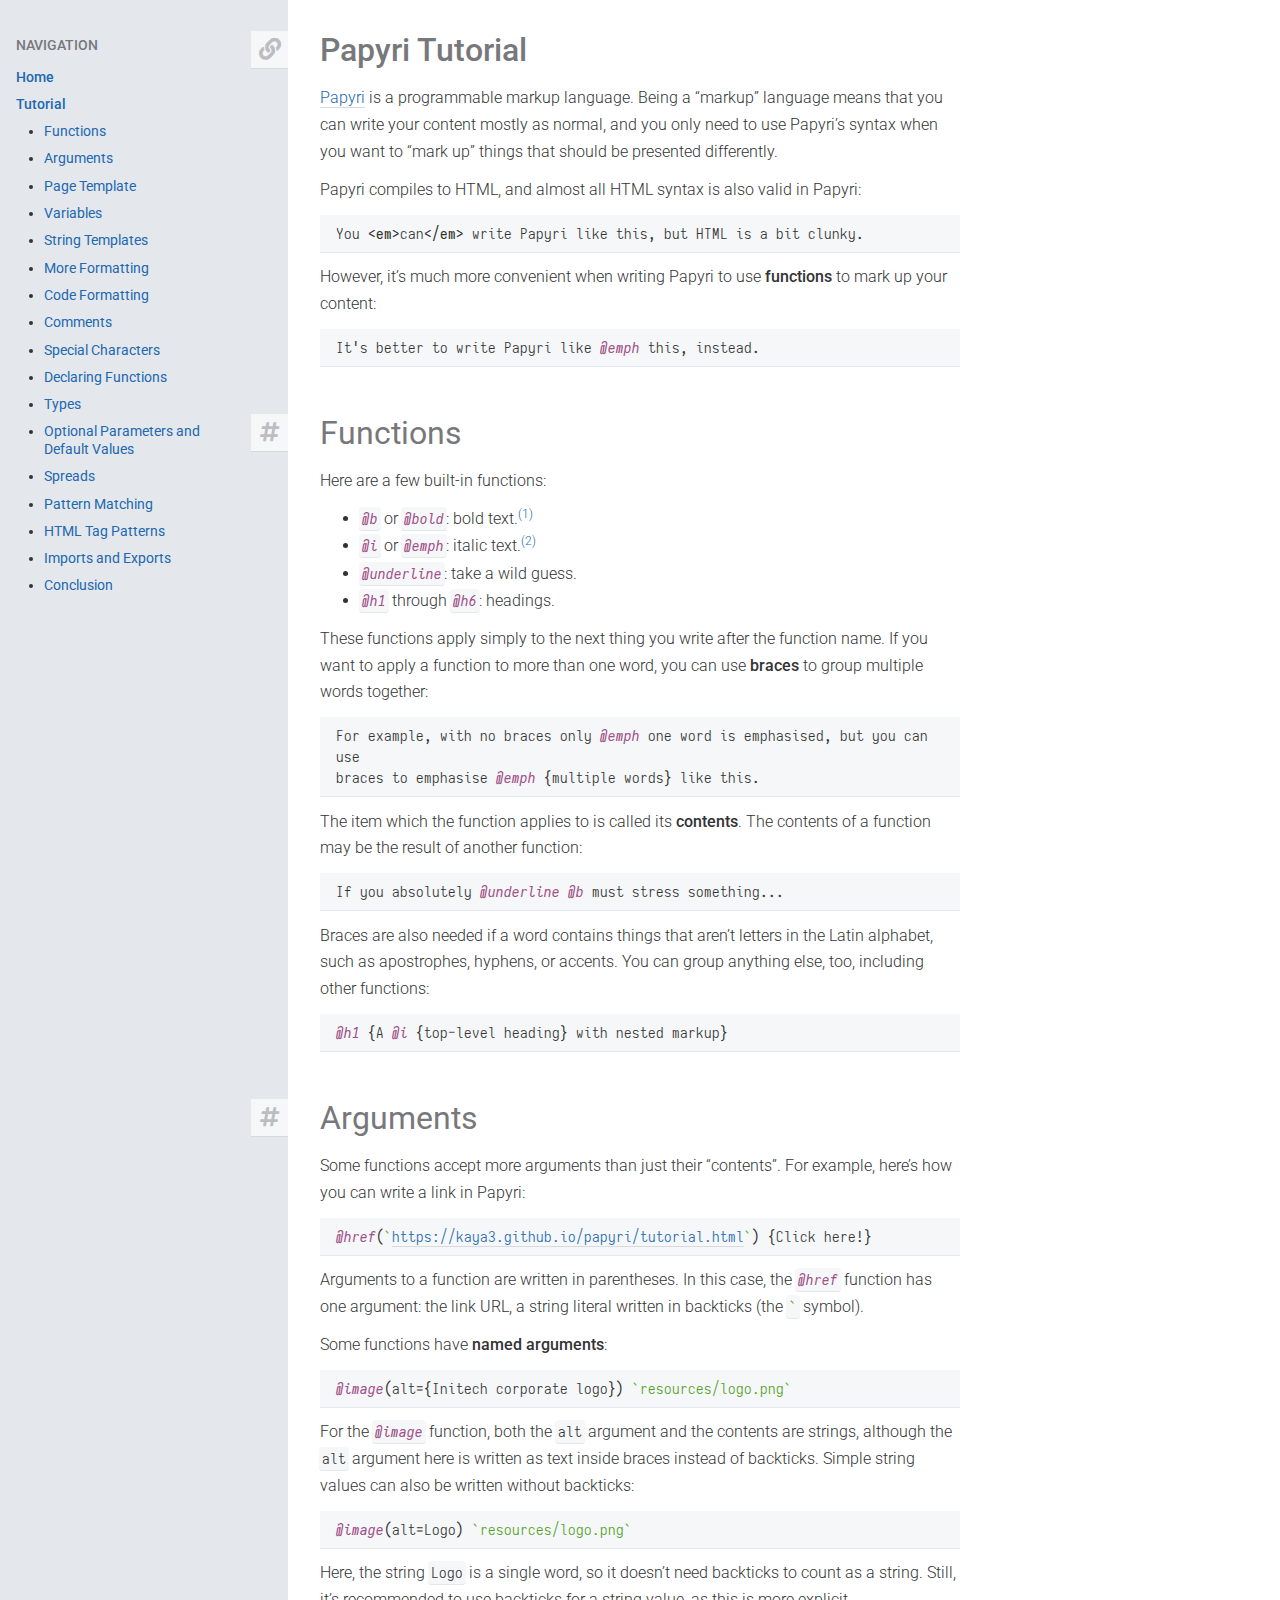
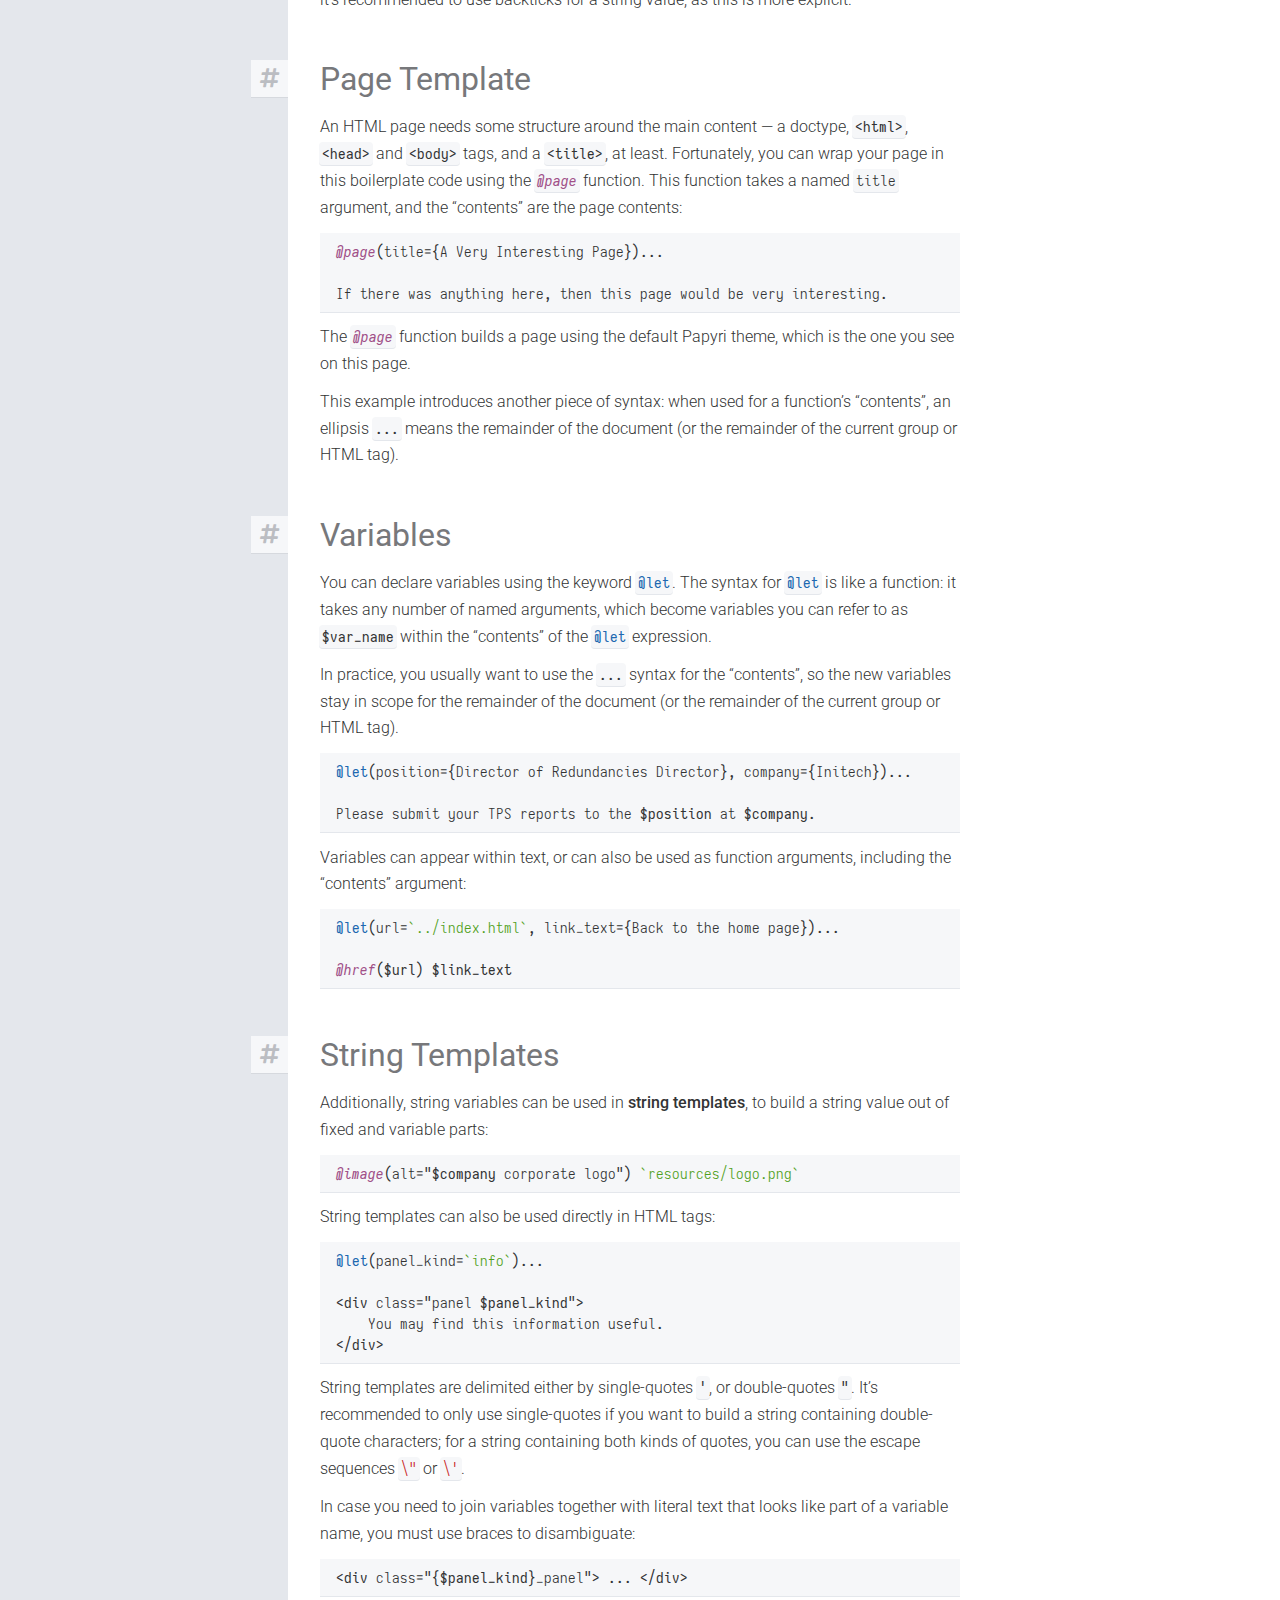
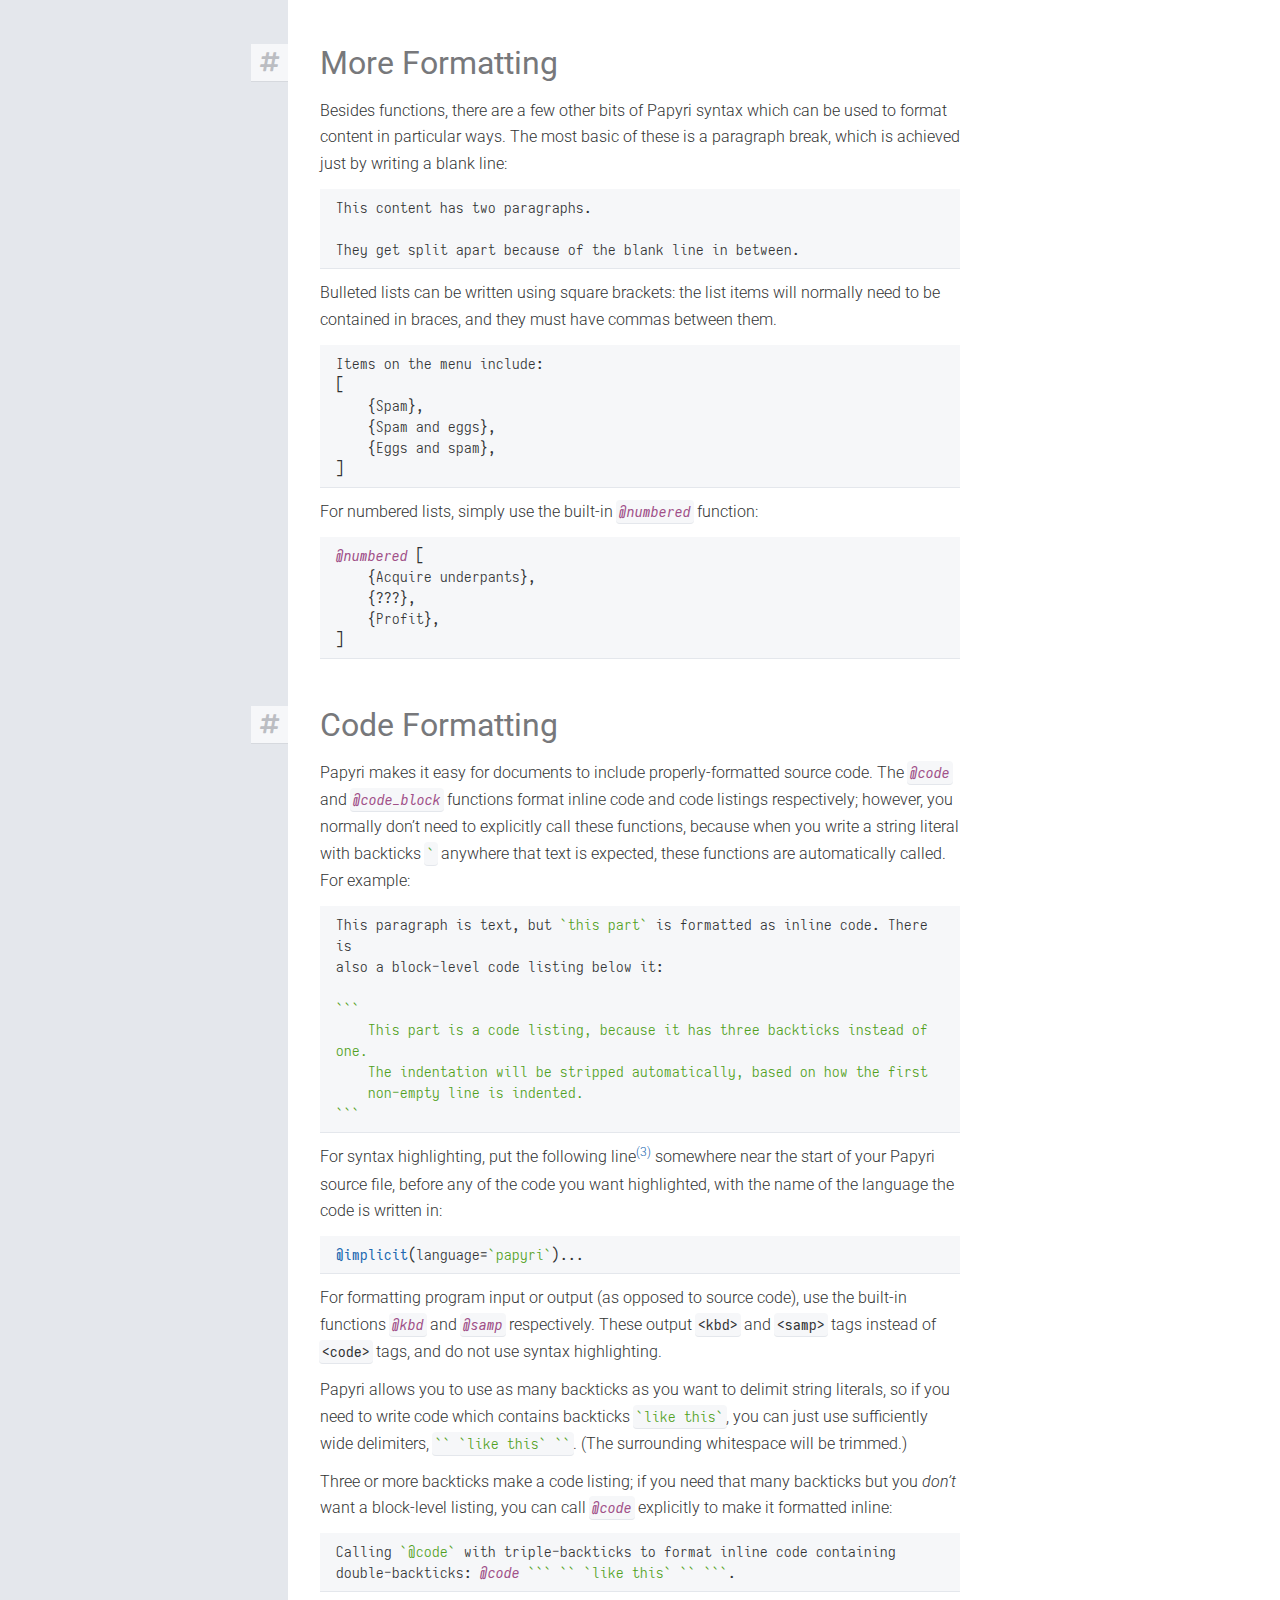
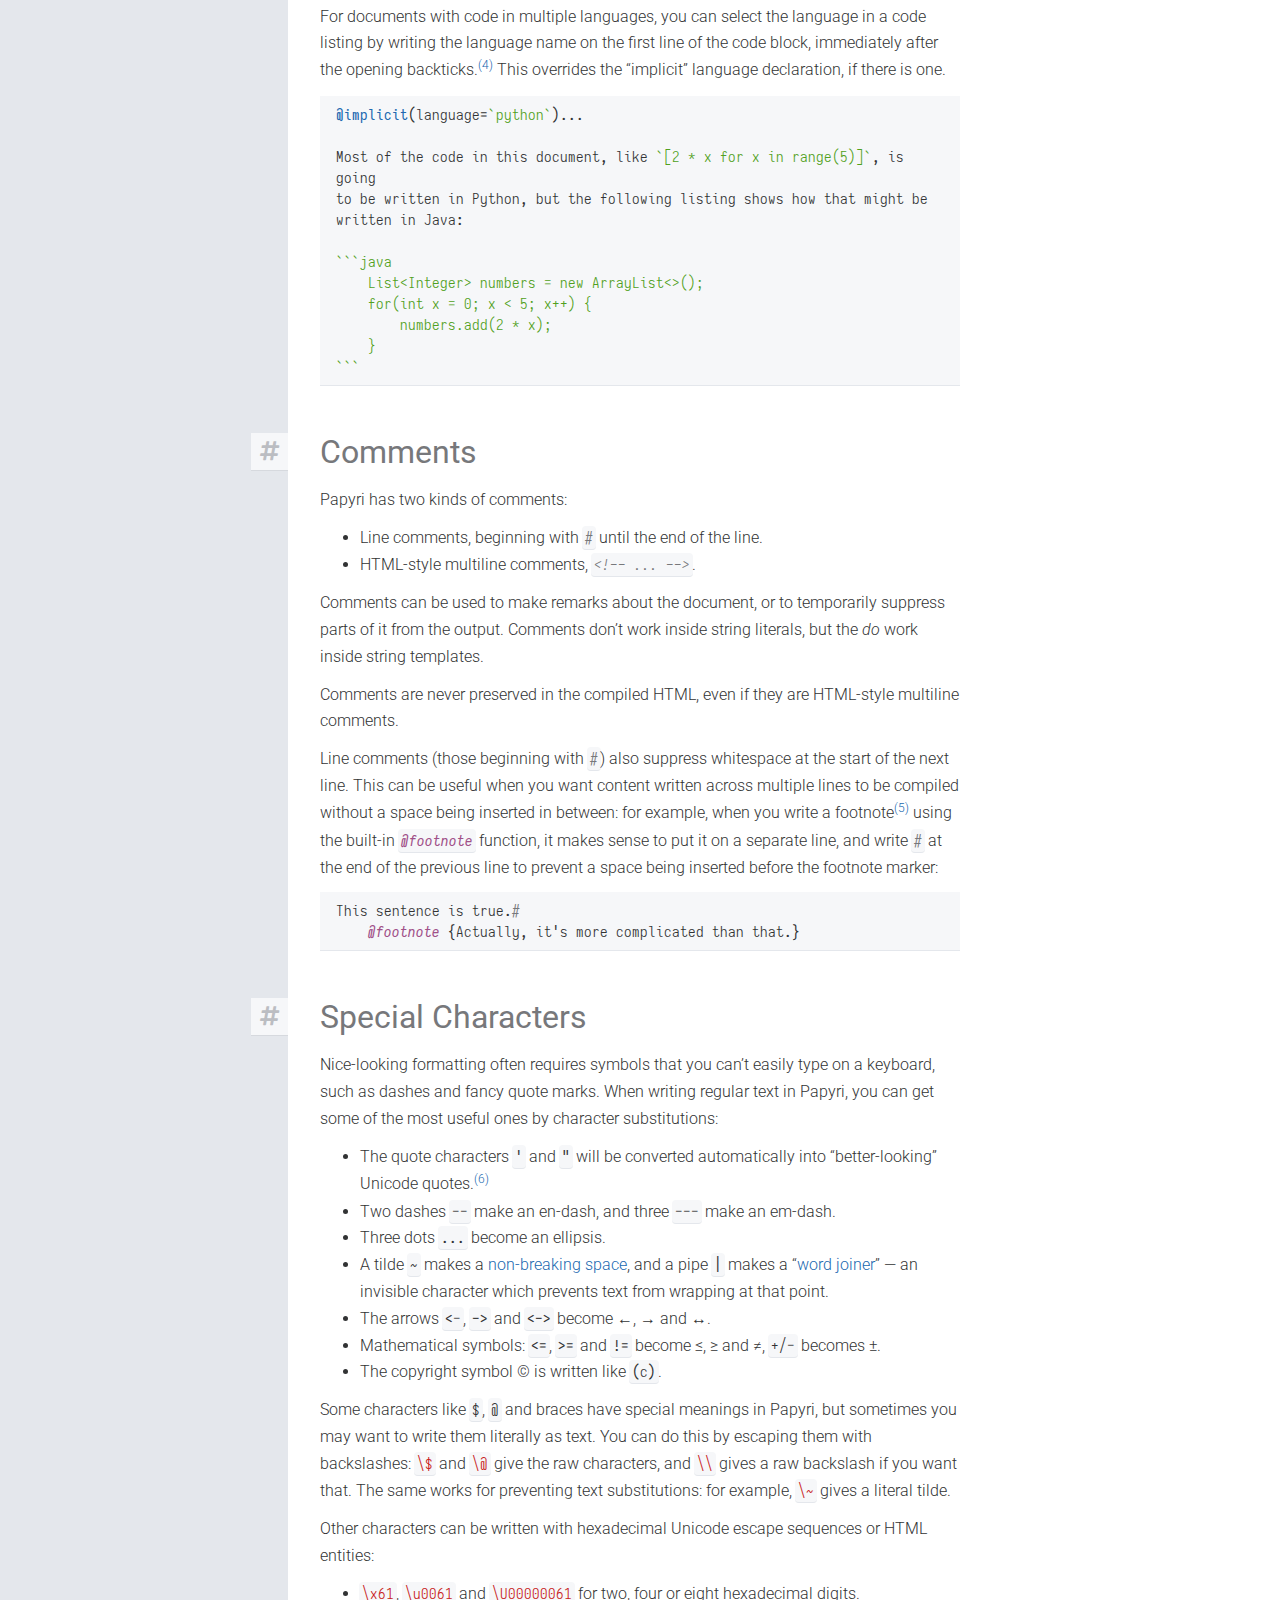
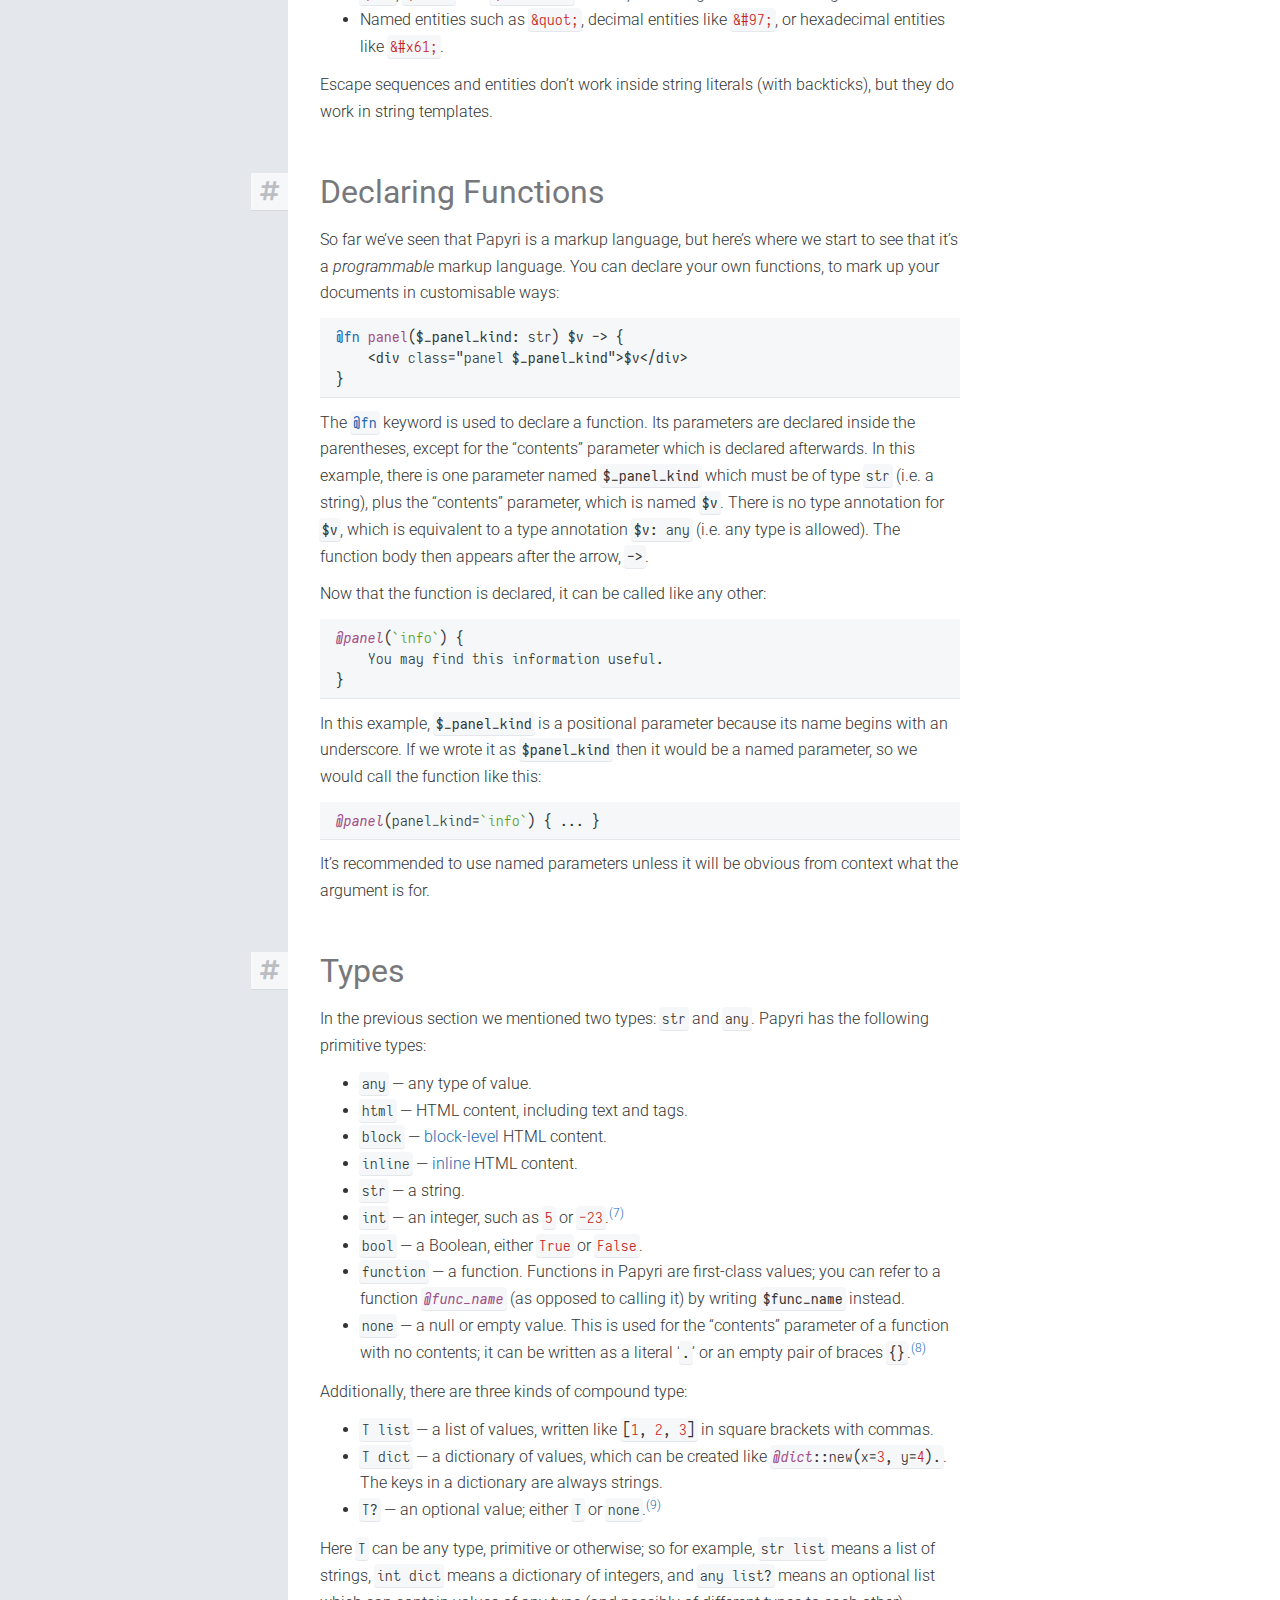
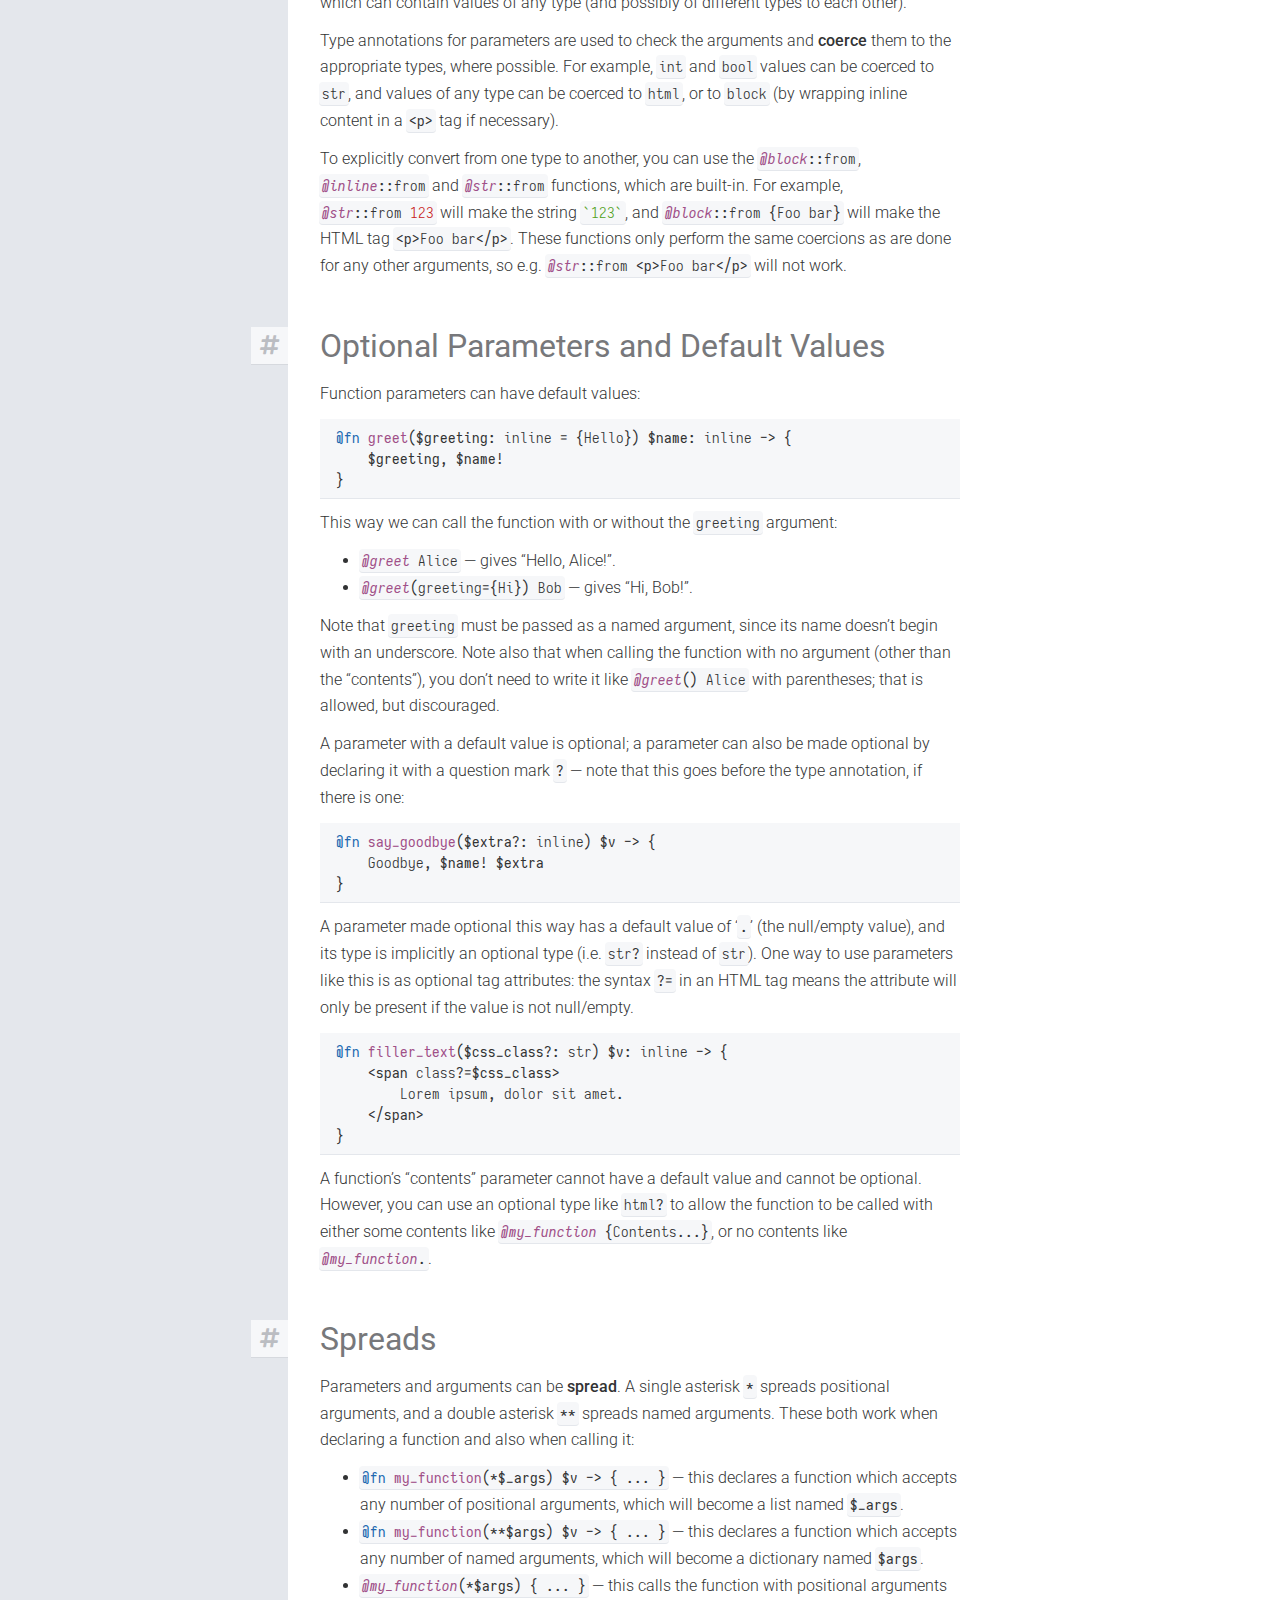
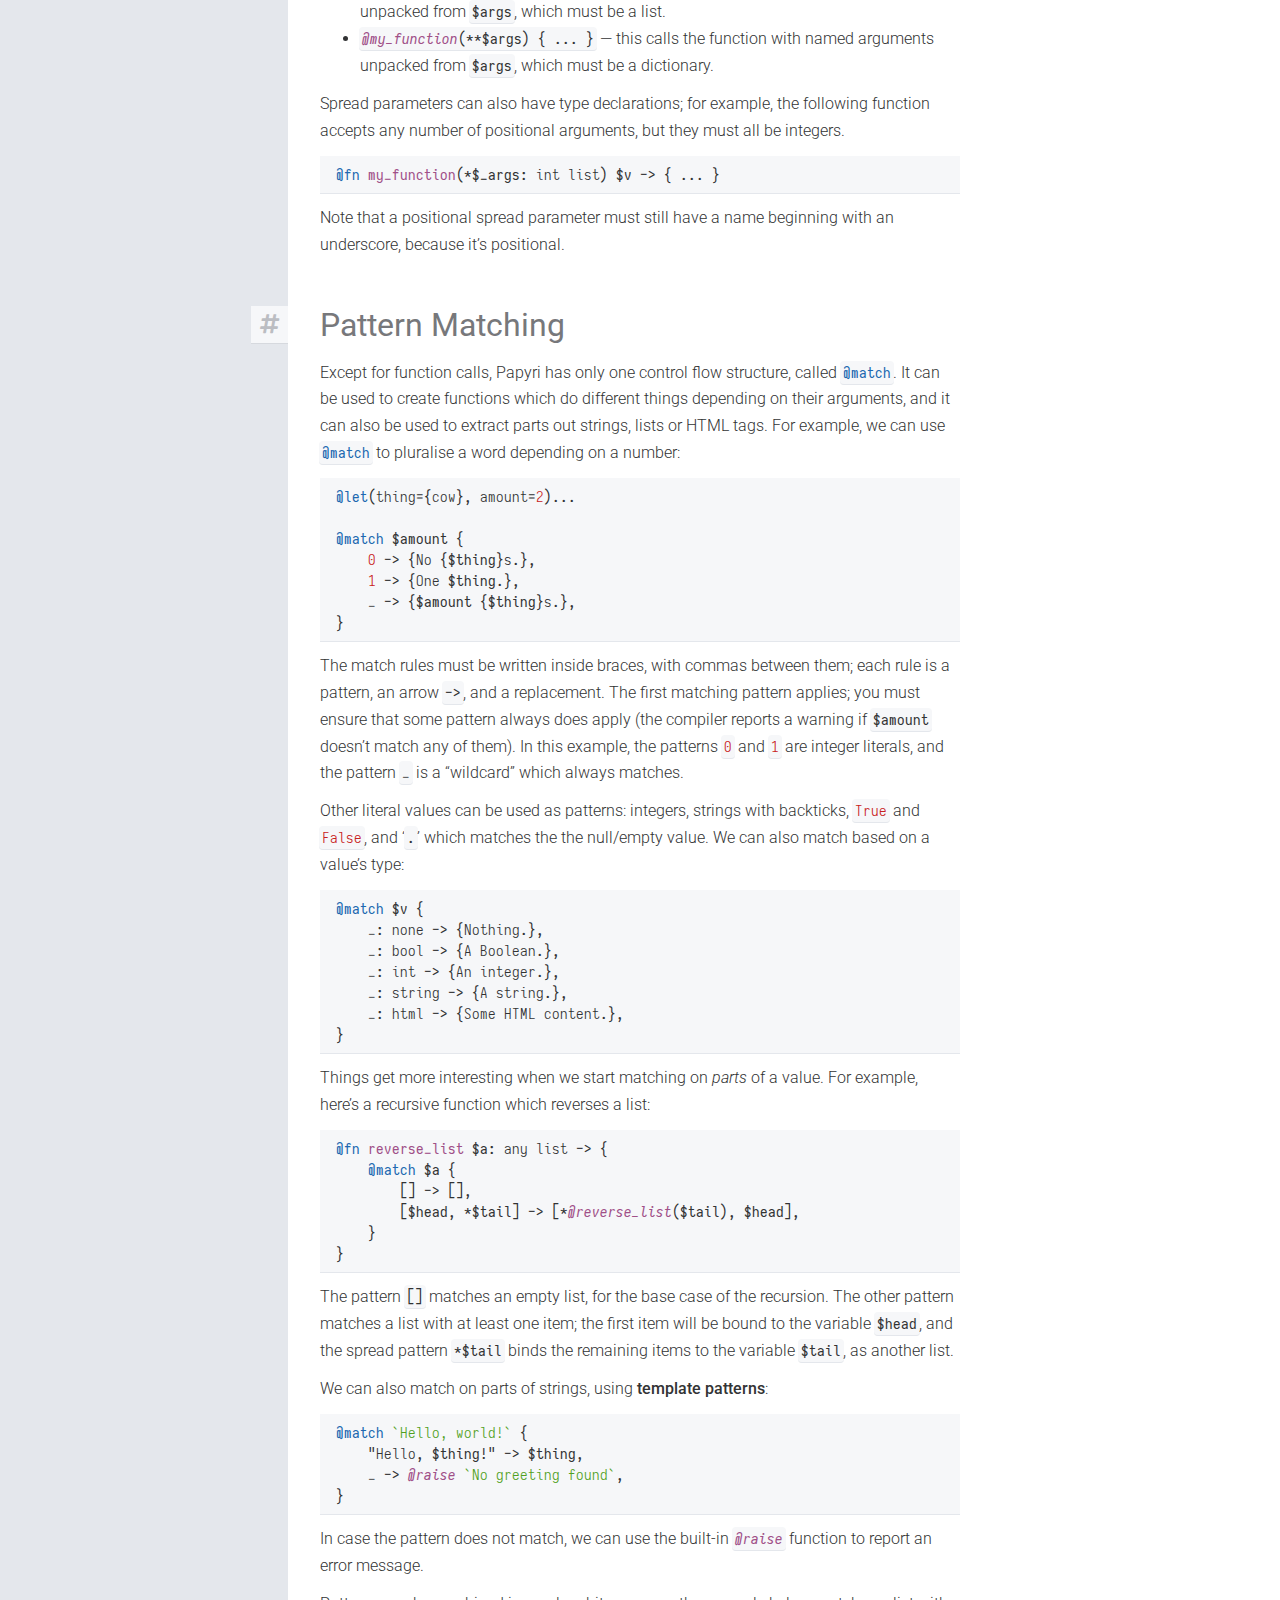
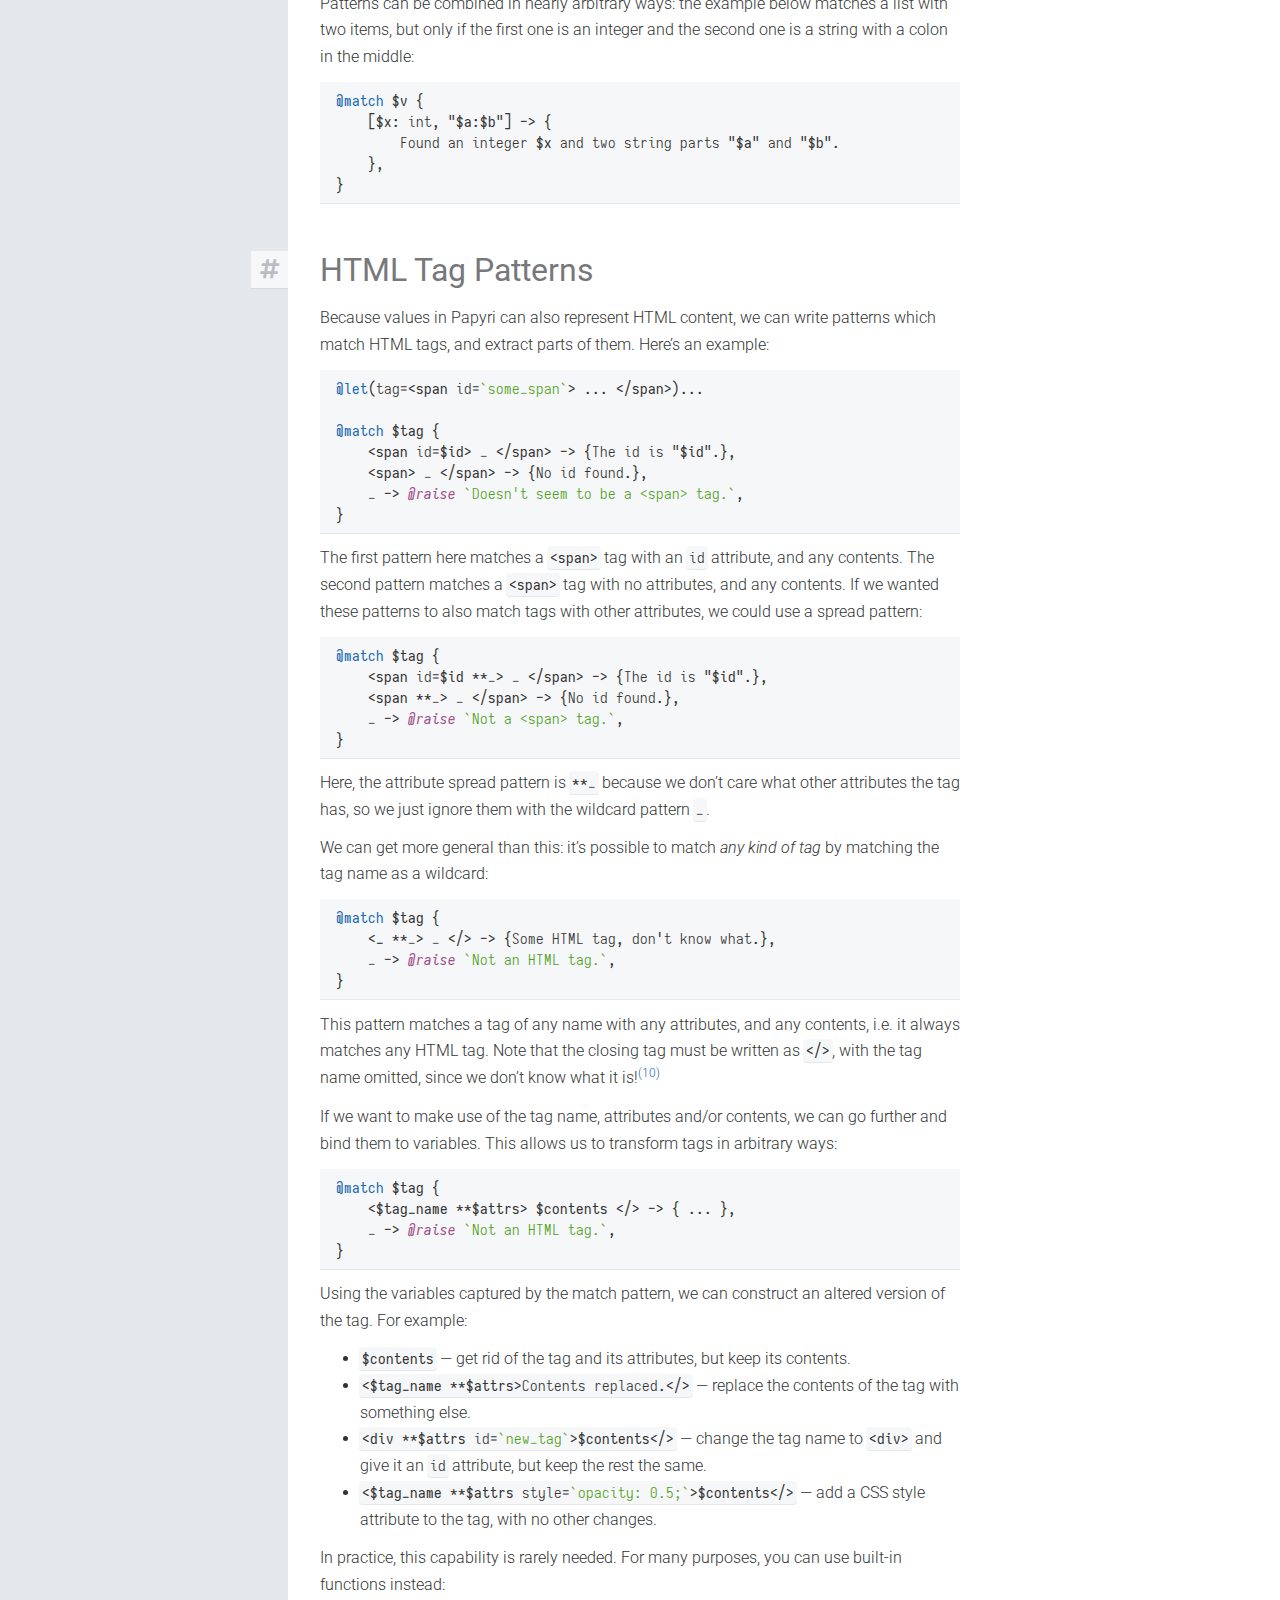
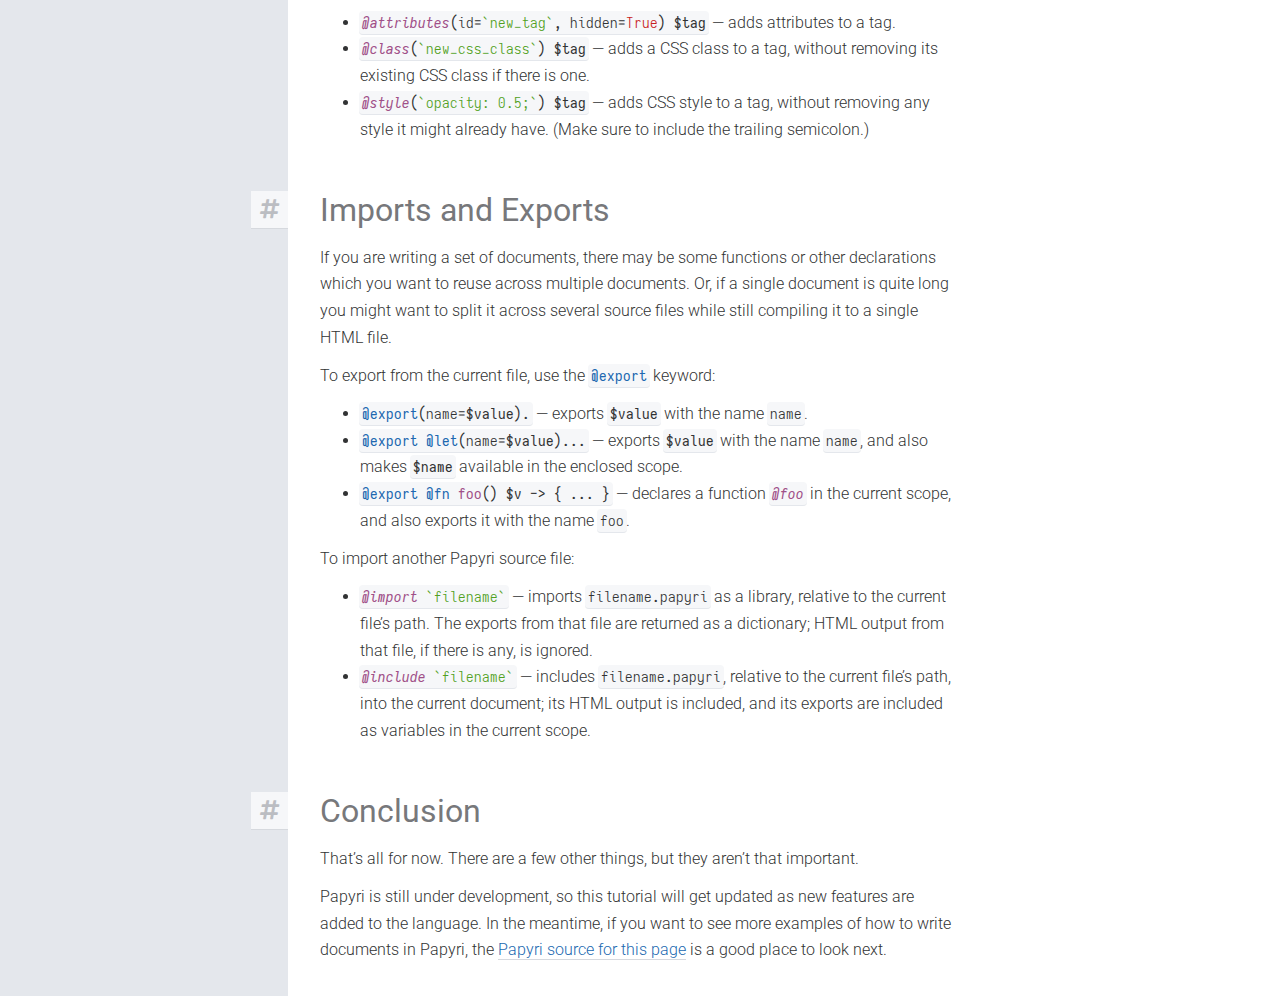
==== commit 655fa7b5: "Update header styles" ====
--- a/tutorial.html
+++ b/tutorial.html
@@ -1,14 +1,14 @@
 <!DOCTYPE html>
-<html><head><title>Papyri: a programmable markup language</title><link rel="stylesheet" type="text/css" href="./papyri.css"></head><body><header><nav data-title="Navigation"><ul><li><a href="./">Home</a></li><li><p><a href="./tutorial.html">Tutorial</a></p><ul><li><a href="#functions"> Functions</a></li><li><a href="#arguments"> Arguments</a></li><li><a href="#page_template"> Page Template</a></li><li><a href="#variables"> Variables</a></li><li><a href="#string_templates"> String Templates</a></li><li><a href="#more_formatting"> More Formatting</a></li><li><a href="#code_formatting"> Code Formatting</a></li><li><a href="#comments"> Comments</a></li><li><a href="#special_characters"> Special Characters</a></li><li><a href="#declaring_functions"> Declaring Functions</a></li><li><a href="#types"> Types</a></li><li><a href="#optional_parameters_and_default_values"> Optional Parameters and Default Values</a></li><li><a href="#spreads"> Spreads</a></li><li><a href="#pattern_matching"> Pattern Matching</a></li><li><a href="#html_tag_patterns"> HTML Tag Patterns</a></li><li><a href="#imports_and_exports"> Imports and Exports</a></li><li><a href="#conclusion"> Conclusion</a></li></ul></li></ul></nav></header><article><h1><a class="anchor" href=""><i class="anchor-icon fas fa-link"></i> Papyri Tutorial</a></h1><p><a href="./">Papyri</a> is a programmable markup language. Being a “markup” language means that you can write your content mostly as normal, and you only need to use Papyri’s syntax when you want to “mark up” things that should be presented differently.</p><p>Papyri compiles to HTML, and almost all HTML syntax is also valid in Papyri:</p><pre class="panel listing"><code class="syntax-highlight lang-papyri"><span class="line" data-line-no="1">You <span class="op">&lt;</span><span class="name">em</span><span class="op">&gt;</span>can<span class="op">&lt;/em&gt;</span> write Papyri like this<span class="op">,</span> but HTML is a bit clunky<span class="op">.</span></span>
+<html><head><title>Papyri: a programmable markup language</title><meta charset="utf-8"><link rel="stylesheet" type="text/css" href="./papyri.css"></head><body><header><nav data-title="Navigation"><ul><li><a href="./">Home</a></li><li><p><a href="./tutorial.html">Tutorial</a></p><ul><li><a href="#functions"> Functions</a></li><li><a href="#arguments"> Arguments</a></li><li><a href="#page_template"> Page Template</a></li><li><a href="#variables"> Variables</a></li><li><a href="#string_templates"> String Templates</a></li><li><a href="#more_formatting"> More Formatting</a></li><li><a href="#code_formatting"> Code Formatting</a></li><li><a href="#comments"> Comments</a></li><li><a href="#special_characters"> Special Characters</a></li><li><a href="#declaring_functions"> Declaring Functions</a></li><li><a href="#types"> Types</a></li><li><a href="#optional_parameters_and_default_values"> Optional Parameters and Default Values</a></li><li><a href="#spreads"> Spreads</a></li><li><a href="#pattern_matching"> Pattern Matching</a></li><li><a href="#html_tag_patterns"> HTML Tag Patterns</a></li><li><a href="#imports_and_exports"> Imports and Exports</a></li><li><a href="#conclusion"> Conclusion</a></li></ul></li></ul></nav></header><article><h1><a class="anchor" href=""><i class="anchor-icon fas fa-link"></i> Papyri Tutorial</a></h1><p><a href="./">Papyri</a> is a programmable markup language. Being a “markup” language means that you can write your content mostly as normal, and you only need to use Papyri’s syntax when you want to “mark up” things that should be presented differently.</p><p>Papyri compiles to HTML, and almost all HTML syntax is also valid in Papyri:</p><pre class="panel listing"><code class="syntax-highlight lang-papyri"><span class="line" data-line-no="1">You <span class="op">&lt;</span><span class="name">em</span><span class="op">&gt;</span>can<span class="op">&lt;/em&gt;</span> write Papyri like this<span class="op">,</span> but HTML is a bit clunky<span class="op">.</span></span>
 </code></pre><p>However, it’s much more convenient when writing Papyri to use <b>functions</b> to mark up your content:</p><pre class="panel listing"><code class="syntax-highlight lang-papyri"><span class="line" data-line-no="1">It<span class="op">'</span>s better to write Papyri like <span class="decorator">@emph</span> this<span class="op">,</span> instead<span class="op">.</span></span>
 </code></pre><h2 id="functions"><a class="anchor" href="#functions"><i class="anchor-icon fas fa-hashtag"></i> Functions</a></h2><p>Here are a few built-in functions:</p><ul><li><code class="syntax-highlight lang-papyri"><span class="decorator">@b</span></code> or <code class="syntax-highlight lang-papyri"><span class="decorator">@bold</span></code>: bold text.⁠<a class="footnote-ref"></a><span class="footnote panel">These wrap inline content in a <code class="syntax-highlight lang-papyri"><span class="op">&lt;</span><span class="name">b</span><span class="op">&gt;</span></code> or <code class="syntax-highlight lang-papyri"><span class="op">&lt;</span><span class="name">strong</span><span class="op">&gt;</span></code> tag respectively.</span></li><li><code class="syntax-highlight lang-papyri"><span class="decorator">@i</span></code> or <code class="syntax-highlight lang-papyri"><span class="decorator">@emph</span></code>: italic text.⁠<a class="footnote-ref"></a><span class="footnote panel">These wrap inline content in an <code class="syntax-highlight lang-papyri"><span class="op">&lt;</span><span class="name">i</span><span class="op">&gt;</span></code> or <code class="syntax-highlight lang-papyri"><span class="op">&lt;</span><span class="name">em</span><span class="op">&gt;</span></code> tag respectively.</span></li><li><code class="syntax-highlight lang-papyri"><span class="decorator">@underline</span></code>: take a wild guess.</li><li><code class="syntax-highlight lang-papyri"><span class="decorator">@h1</span></code> through <code class="syntax-highlight lang-papyri"><span class="decorator">@h6</span></code>: headings.</li></ul><p>These functions apply simply to the next thing you write after the function name. If you want to apply a function to more than one word, you can use <b>braces</b> to group multiple words together:</p><pre class="panel listing"><code class="syntax-highlight lang-papyri"><span class="line" data-line-no="1">For example<span class="op">,</span> with no braces only <span class="decorator">@emph</span> one word is emphasised<span class="op">,</span> but you can use</span>
 <span class="line" data-line-no="2">braces to emphasise <span class="decorator">@emph</span> <span class="lparen" data-paren-no="1">{</span>multiple words<span class="rparen" data-paren-no="1">}</span> like this<span class="op">.</span></span>
 </code></pre><p>The item which the function applies to is called its <b>contents</b>. The contents of a function may be the result of another function:</p><pre class="panel listing"><code class="syntax-highlight lang-papyri"><span class="line" data-line-no="1">If you absolutely <span class="decorator">@underline</span> <span class="decorator">@b</span> must stress something<span class="op">...</span></span>
 </code></pre><p>Braces are also needed if a word contains things that aren’t letters in the Latin alphabet, such as apostrophes, hyphens, or accents. You can group anything else, too, including other functions:</p><pre class="panel listing"><code class="syntax-highlight lang-papyri"><span class="line" data-line-no="1"><span class="decorator">@h1</span> <span class="lparen" data-paren-no="1">{</span>A <span class="decorator">@i</span> <span class="lparen" data-paren-no="2">{</span>top-level heading<span class="rparen" data-paren-no="2">}</span> with nested markup<span class="rparen" data-paren-no="1">}</span></span>
 </code></pre><h2 id="arguments"><a class="anchor" href="#arguments"><i class="anchor-icon fas fa-hashtag"></i> Arguments</a></h2><p>Some functions accept more arguments than just their “contents”. For example, here’s how you can write a link in Papyri:</p><pre class="panel listing"><code class="syntax-highlight lang-papyri"><span class="line" data-line-no="1"><span class="decorator">@href</span><span class="lparen" data-paren-no="1">(</span><span class="string">`</span><a href="https://kaya3.github.io/papyri/tutorial.html">https://kaya3.github.io/papyri/tutorial.html</a><span class="string">`</span><span class="rparen" data-paren-no="1">)</span> <span class="lparen" data-paren-no="2">{</span>Click here<span class="op">!</span><span class="rparen" data-paren-no="2">}</span></span>
-</code></pre><p>Arguments to a function are written in parentheses. In this case, the <code class="syntax-highlight lang-papyri"><span class="decorator">@href</span></code> function has one argument: the link URL, a string literal written in backticks (the <code class="syntax-highlight lang-papyri"><span class="string">`</span></code> symbol).</p><p>Some functions have <b>named arguments</b>:</p><pre class="panel listing"><code class="syntax-highlight lang-papyri"><span class="line" data-line-no="1"><span class="decorator">@image</span><span class="lparen" data-paren-no="1">(</span>alt<span class="op">=</span><span class="string">`Initech corporate logo`</span><span class="rparen" data-paren-no="1">)</span> <span class="string">`resources/logo.png`</span></span>
-</code></pre><p>For the <code class="syntax-highlight lang-papyri"><span class="decorator">@image</span></code> function, both the <code class="syntax-highlight lang-papyri">alt</code> argument and the contents are strings. Simple string values can also be written without backticks:</p><pre class="panel listing"><code class="syntax-highlight lang-papyri"><span class="line" data-line-no="1"><span class="decorator">@image</span><span class="lparen" data-paren-no="1">(</span>alt<span class="op">=</span>Logo<span class="rparen" data-paren-no="1">)</span> <span class="string">`resources/logo.png`</span></span>
-</code></pre><p>Here, the string <code class="syntax-highlight lang-papyri">Logo</code> is a single word, so it doesn’t need backticks to count as a string. Still, it’s recommended to use backticks for a string value, as this is more explicit.</p><h2 id="page_template"><a class="anchor" href="#page_template"><i class="anchor-icon fas fa-hashtag"></i> Page Template</a></h2><p>An HTML page needs some structure around the main content — a doctype, <code class="syntax-highlight lang-papyri"><span class="op">&lt;</span><span class="name">html</span><span class="op">&gt;</span></code>, <code class="syntax-highlight lang-papyri"><span class="op">&lt;</span><span class="name">head</span><span class="op">&gt;</span></code> and <code class="syntax-highlight lang-papyri"><span class="op">&lt;</span><span class="name">body</span><span class="op">&gt;</span></code> tags, and a <code class="syntax-highlight lang-papyri"><span class="op">&lt;</span><span class="name">title</span><span class="op">&gt;</span></code>, at least. Fortunately, you can wrap your page in this boilerplate code using the <code class="syntax-highlight lang-papyri"><span class="decorator">@page</span></code> function. This function takes a named <code class="syntax-highlight lang-papyri">title</code> argument, and the “contents” are the page contents:</p><pre class="panel listing"><code class="syntax-highlight lang-papyri"><span class="line" data-line-no="1"><span class="decorator">@page</span><span class="lparen" data-paren-no="1">(</span>title<span class="op">=</span><span class="string">`A Very Interesting Page`</span><span class="rparen" data-paren-no="1">)</span><span class="op">...</span></span>
+</code></pre><p>Arguments to a function are written in parentheses. In this case, the <code class="syntax-highlight lang-papyri"><span class="decorator">@href</span></code> function has one argument: the link URL, a string literal written in backticks (the <code class="syntax-highlight lang-papyri"><span class="string">`</span></code> symbol).</p><p>Some functions have <b>named arguments</b>:</p><pre class="panel listing"><code class="syntax-highlight lang-papyri"><span class="line" data-line-no="1"><span class="decorator">@image</span><span class="lparen" data-paren-no="1">(</span>alt<span class="op">=</span><span class="lparen" data-paren-no="2">{</span>Initech corporate logo<span class="rparen" data-paren-no="2">}</span><span class="rparen" data-paren-no="1">)</span> <span class="string">`resources/logo.png`</span></span>
+</code></pre><p>For the <code class="syntax-highlight lang-papyri"><span class="decorator">@image</span></code> function, both the <code class="syntax-highlight lang-papyri">alt</code> argument and the contents are strings, although the <code class="syntax-highlight lang-papyri">alt</code> argument here is written as text inside braces instead of backticks. Simple string values can also be written without backticks:</p><pre class="panel listing"><code class="syntax-highlight lang-papyri"><span class="line" data-line-no="1"><span class="decorator">@image</span><span class="lparen" data-paren-no="1">(</span>alt<span class="op">=</span>Logo<span class="rparen" data-paren-no="1">)</span> <span class="string">`resources/logo.png`</span></span>
+</code></pre><p>Here, the string <code class="syntax-highlight lang-papyri">Logo</code> is a single word, so it doesn’t need backticks to count as a string. Still, it’s recommended to use backticks for a string value, as this is more explicit.</p><h2 id="page_template"><a class="anchor" href="#page_template"><i class="anchor-icon fas fa-hashtag"></i> Page Template</a></h2><p>An HTML page needs some structure around the main content — a doctype, <code class="syntax-highlight lang-papyri"><span class="op">&lt;</span><span class="name">html</span><span class="op">&gt;</span></code>, <code class="syntax-highlight lang-papyri"><span class="op">&lt;</span><span class="name">head</span><span class="op">&gt;</span></code> and <code class="syntax-highlight lang-papyri"><span class="op">&lt;</span><span class="name">body</span><span class="op">&gt;</span></code> tags, and a <code class="syntax-highlight lang-papyri"><span class="op">&lt;</span><span class="name">title</span><span class="op">&gt;</span></code>, at least. Fortunately, you can wrap your page in this boilerplate code using the <code class="syntax-highlight lang-papyri"><span class="decorator">@page</span></code> function. This function takes a named <code class="syntax-highlight lang-papyri">title</code> argument, and the “contents” are the page contents:</p><pre class="panel listing"><code class="syntax-highlight lang-papyri"><span class="line" data-line-no="1"><span class="decorator">@page</span><span class="lparen" data-paren-no="1">(</span>title<span class="op">=</span><span class="lparen" data-paren-no="2">{</span>A Very Interesting Page<span class="rparen" data-paren-no="2">}</span><span class="rparen" data-paren-no="1">)</span><span class="op">...</span></span>
 <span class="line" data-line-no="2"></span>
 <span class="line" data-line-no="3">If there was anything here<span class="op">,</span> then this page would be very interesting<span class="op">.</span></span>
 </code></pre><p>The <code class="syntax-highlight lang-papyri"><span class="decorator">@page</span></code> function builds a page using the default Papyri theme, which is the one you see on this page.</p><p>This example introduces another piece of syntax: when used for a function’s “contents”, an ellipsis <code class="syntax-highlight lang-papyri"><span class="op">...</span></code> means the remainder of the document (or the remainder of the current group or HTML tag).</p><h2 id="variables"><a class="anchor" href="#variables"><i class="anchor-icon fas fa-hashtag"></i> Variables</a></h2><p>You can declare variables using the keyword <code class="syntax-highlight lang-papyri"><span class="keyword">@let</span></code>. The syntax for <code class="syntax-highlight lang-papyri"><span class="keyword">@let</span></code> is like a function: it takes any number of named arguments, which become variables you can refer to as <code class="syntax-highlight lang-papyri"><span class="name">$var_name</span></code> within the “contents” of the <code class="syntax-highlight lang-papyri"><span class="keyword">@let</span></code> expression.</p><p>In practice, you usually want to use the <code class="syntax-highlight lang-papyri"><span class="op">...</span></code> syntax for the “contents”, so the new variables stay in scope for the remainder of the document (or the remainder of the current group or HTML tag).</p><pre class="panel listing"><code class="syntax-highlight lang-papyri"><span class="line" data-line-no="1"><span class="keyword">@let</span><span class="lparen" data-paren-no="1">(</span>position<span class="op">=</span><span class="lparen" data-paren-no="2">{</span>Director of Redundancies Director<span class="rparen" data-paren-no="2">}</span><span class="op">,</span> company<span class="op">=</span><span class="lparen" data-paren-no="3">{</span>Initech<span class="rparen" data-paren-no="3">}</span><span class="rparen" data-paren-no="1">)</span><span class="op">...</span></span>
@@ -70,7 +70,7 @@
 <span class="line" data-line-no="2">    You may find this information useful<span class="op">.</span></span>
 <span class="line" data-line-no="3"><span class="rparen" data-paren-no="2">}</span></span>
 </code></pre><p>In this example, <code class="syntax-highlight lang-papyri"><span class="name">$_panel_kind</span></code> is a positional parameter because its name begins with an underscore. If we wrote it as <code class="syntax-highlight lang-papyri"><span class="name">$panel_kind</span></code> then it would be a named parameter, so we would call the function like this:</p><pre class="panel listing"><code class="syntax-highlight lang-papyri"><span class="line" data-line-no="1"><span class="decorator">@panel</span><span class="lparen" data-paren-no="1">(</span>panel_kind<span class="op">=</span><span class="string">`info`</span><span class="rparen" data-paren-no="1">)</span> <span class="lparen" data-paren-no="2">{</span> <span class="op">...</span> <span class="rparen" data-paren-no="2">}</span></span>
-</code></pre><p>It’s recommended to use named parameters unless it will be obvious from context what the argument is for.</p><h2 id="types"><a class="anchor" href="#types"><i class="anchor-icon fas fa-hashtag"></i> Types</a></h2><p>In the previous section we mentioned two types: <code class="syntax-highlight lang-papyri">str</code> and <code class="syntax-highlight lang-papyri">any</code>. Papyri has the following primitive types:</p><ul><li><code class="syntax-highlight lang-papyri">any</code> — any type of value.</li><li><code class="syntax-highlight lang-papyri">html</code> — HTML content, including text and tags.</li><li><code class="syntax-highlight lang-papyri">block</code> — <a href="https://developer.mozilla.org/en-US/docs/Web/HTML/Block-level_elements">block-level</a> HTML content.</li><li><code class="syntax-highlight lang-papyri">inline</code> — <a href="https://developer.mozilla.org/en-US/docs/Web/HTML/Inline_elements">inline</a> HTML content.</li><li><code class="syntax-highlight lang-papyri">str</code> — a string.</li><li><code class="syntax-highlight lang-papyri">int</code> — an integer, such as <code class="syntax-highlight lang-papyri"><span class="number">5</span></code> or <code class="syntax-highlight lang-papyri"><span class="number">-23</span></code>.⁠<a class="footnote-ref"></a><span class="footnote panel">Values must be in the signed 64-bit range, −2<sup>63</sup> ≤ <i>x</i> ≤ 2<sup>63</sup>−1.</span></li><li><code class="syntax-highlight lang-papyri">bool</code> — a Boolean, either <code class="syntax-highlight lang-papyri"><span class="keyword-literal">True</span></code> or <code class="syntax-highlight lang-papyri"><span class="keyword-literal">False</span></code>.</li><li><code class="syntax-highlight lang-papyri">function</code> — a function. Functions in Papyri are first-class values; you can refer to a function <code class="syntax-highlight lang-papyri"><span class="decorator">@func_name</span></code> (as opposed to calling it) by writing <code class="syntax-highlight lang-papyri"><span class="name">$func_name</span></code> instead.</li><li><code class="syntax-highlight lang-papyri">none</code> — a null or empty value. This is used for the “contents” parameter of a function with no contents; it can be written as a literal ‘<code class="syntax-highlight lang-papyri"><span class="op">.</span></code>’ or an empty pair of braces <code class="syntax-highlight lang-papyri"><span class="lparen" data-paren-no="1">{</span><span class="rparen" data-paren-no="1">}</span></code>.⁠<a class="footnote-ref"></a><span class="footnote panel">Note that if you have a variable of type <code class="syntax-highlight lang-papyri">none</code> and you try to output it, you won’t get a ‘<code class="syntax-highlight lang-papyri"><span class="op">.</span></code>’ character in the output — you’ll get nothing. So ‘<code class="syntax-highlight lang-papyri"><span class="op">.</span></code>’ has a different meaning in text than it has when used as a value.</span></li></ul><p>Additionally, there are three kinds of compound type:</p><ul><li><code class="syntax-highlight lang-papyri">T list</code> — a list of values, written like <code class="syntax-highlight lang-papyri"><span class="lparen" data-paren-no="1">[</span><span class="number">1</span><span class="op">,</span> <span class="number">2</span><span class="op">,</span> <span class="number">3</span><span class="rparen" data-paren-no="1">]</span></code> in square brackets with commas.</li><li><code class="syntax-highlight lang-papyri">T dict</code> — a dictionary of values, which can be created like <code class="syntax-highlight lang-papyri"><span class="decorator">@dict</span><span class="op">::</span>new<span class="lparen" data-paren-no="1">(</span>x<span class="op">=</span><span class="number">3</span><span class="op">,</span> y<span class="op">=</span><span class="number">4</span><span class="rparen" data-paren-no="1">)</span><span class="op">.</span></code>. The keys in a dictionary are always strings.</li><li><code class="syntax-highlight lang-papyri">T<span class="op">?</span></code> — an optional value; either <code class="syntax-highlight lang-papyri">T</code> or <code class="syntax-highlight lang-papyri">none</code>.⁠<a class="footnote-ref"></a><span class="footnote panel">This is not a true “option type” — if <code class="syntax-highlight lang-papyri">none</code> is already assignable to <code class="syntax-highlight lang-papyri">T</code> then <code class="syntax-highlight lang-papyri">T<span class="op">?</span></code> is just the same as <code class="syntax-highlight lang-papyri">T</code>. In practice this means <code class="syntax-highlight lang-papyri">T<span class="op">??</span></code>, <code class="syntax-highlight lang-papyri">any<span class="op">?</span></code> and <code class="syntax-highlight lang-papyri">none<span class="op">?</span></code> will be simplified to <code class="syntax-highlight lang-papyri">T<span class="op">?</span></code>, <code class="syntax-highlight lang-papyri">any</code> and <code class="syntax-highlight lang-papyri">none</code> respectively.</span></li></ul><p>Here <code class="syntax-highlight lang-papyri">T</code> can be any type, primitive or otherwise; so for example, <code class="syntax-highlight lang-papyri">str list</code> means a list of strings, <code class="syntax-highlight lang-papyri">int dict</code> means a dictionary of integers, and <code class="syntax-highlight lang-papyri">any list<span class="op">?</span></code> means an optional list which can contain values of any type (and possibly of different types to each other).</p><p>Type annotations for parameters are used to check the arguments and <b>coerce</b> them to the appropriate types, where possible. For example, <code class="syntax-highlight lang-papyri">int</code> and <code class="syntax-highlight lang-papyri">bool</code> values can be coerced to <code class="syntax-highlight lang-papyri">str</code>, and values of any type can be coerced to <code class="syntax-highlight lang-papyri">html</code>, or to <code class="syntax-highlight lang-papyri">block</code> (by wrapping inline content in a <code class="syntax-highlight lang-papyri"><span class="op">&lt;</span><span class="name">p</span><span class="op">&gt;</span></code> tag if necessary).</p><p>To explicitly convert from one type to another, you can use the <code class="syntax-highlight lang-papyri"><span class="decorator">@block</span><span class="op">::</span>from</code>, <code class="syntax-highlight lang-papyri"><span class="decorator">@inline</span><span class="op">::</span>from</code> and <code class="syntax-highlight lang-papyri"><span class="decorator">@str</span><span class="op">::</span>from</code> functions, which are built-in. For example, <code class="syntax-highlight lang-papyri"><span class="decorator">@str</span><span class="op">::</span>from <span class="number">123</span></code> will make the string <code class="syntax-highlight lang-papyri"><span class="string">`123`</span></code>, and <code class="syntax-highlight lang-papyri"><span class="decorator">@block</span><span class="op">::</span>from <span class="lparen" data-paren-no="1">{</span>Foo bar<span class="rparen" data-paren-no="1">}</span></code> will make the HTML tag <code class="syntax-highlight lang-papyri"><span class="op">&lt;</span><span class="name">p</span><span class="op">&gt;</span>Foo bar<span class="op">&lt;/p&gt;</span></code>. These functions only perform the same coercions as are done for any other arguments, so e.g. <code class="syntax-highlight lang-papyri"><span class="decorator">@str</span><span class="op">::</span>from <span class="op">&lt;</span><span class="name">p</span><span class="op">&gt;</span>Foo bar<span class="op">&lt;/p&gt;</span></code> will not work.</p><h2 id="optional_parameters_and_default_values"><a class="anchor" href="#optional_parameters_and_default_values"><i class="anchor-icon fas fa-hashtag"></i> Optional Parameters and Default Values</a></h2><p>Function parameters can have default values:</p><pre class="panel listing"><code class="syntax-highlight lang-papyri"><span class="line" data-line-no="1"><span class="keyword">@fn</span> <span class="name-def">greet</span><span class="lparen" data-paren-no="1">(</span><span class="name">$greeting</span><span class="op">:</span> inline <span class="op">=</span> <span class="lparen" data-paren-no="2">{</span>Hello<span class="rparen" data-paren-no="2">}</span><span class="rparen" data-paren-no="1">)</span> <span class="name">$name</span><span class="op">:</span> inline <span class="op">-&gt;</span> <span class="lparen" data-paren-no="3">{</span></span>
+</code></pre><p>It’s recommended to use named parameters unless it will be obvious from context what the argument is for.</p><h2 id="types"><a class="anchor" href="#types"><i class="anchor-icon fas fa-hashtag"></i> Types</a></h2><p>In the previous section we mentioned two types: <code class="syntax-highlight lang-papyri">str</code> and <code class="syntax-highlight lang-papyri">any</code>. Papyri has the following primitive types:</p><ul><li><code class="syntax-highlight lang-papyri">any</code> — any type of value.</li><li><code class="syntax-highlight lang-papyri">html</code> — HTML content, including text and tags.</li><li><code class="syntax-highlight lang-papyri">block</code> — <a href="https://developer.mozilla.org/en-US/docs/Web/HTML/Block-level_elements">block-level</a> HTML content.</li><li><code class="syntax-highlight lang-papyri">inline</code> — <a href="https://developer.mozilla.org/en-US/docs/Web/HTML/Inline_elements">inline</a> HTML content.</li><li><code class="syntax-highlight lang-papyri">str</code> — a string.</li><li><code class="syntax-highlight lang-papyri">int</code> — an integer, such as <code class="syntax-highlight lang-papyri"><span class="number">5</span></code> or <code class="syntax-highlight lang-papyri"><span class="number">-23</span></code>.⁠<a class="footnote-ref"></a><span class="footnote panel">Values must be in the signed 64-bit range, −2<sup>63</sup> ≤ <i>x</i> ≤ 2<sup>63</sup>−1.</span></li><li><code class="syntax-highlight lang-papyri">bool</code> — a Boolean, either <code class="syntax-highlight lang-papyri"><span class="keyword-literal">True</span></code> or <code class="syntax-highlight lang-papyri"><span class="keyword-literal">False</span></code>.</li><li><code class="syntax-highlight lang-papyri">function</code> — a function. Functions in Papyri are first-class values; you can refer to a function <code class="syntax-highlight lang-papyri"><span class="decorator">@func_name</span></code> (as opposed to calling it) by writing <code class="syntax-highlight lang-papyri"><span class="name">$func_name</span></code> instead.</li><li><code class="syntax-highlight lang-papyri">none</code> — a null or empty value. This is used for the “contents” parameter of a function with no contents; it can be written as a literal ‘<code class="syntax-highlight lang-papyri"><span class="op">.</span></code>’ or an empty pair of braces <code class="syntax-highlight lang-papyri"><span class="lparen" data-paren-no="1">{</span><span class="rparen" data-paren-no="1">}</span></code>.⁠<a class="footnote-ref"></a><span class="footnote panel">Note that if you have a variable of type <code class="syntax-highlight lang-papyri">none</code> and you try to output it, you won’t get a ‘<code class="syntax-highlight lang-papyri"><span class="op">.</span></code>’ character in the output — you’ll get nothing. So ‘<code class="syntax-highlight lang-papyri"><span class="op">.</span></code>’ has a different meaning in text than it has when used as a value.</span></li></ul><p>Additionally, there are three kinds of compound type:</p><ul><li><code class="syntax-highlight lang-papyri">T list</code> — a list of values, written like <code class="syntax-highlight lang-papyri"><span class="lparen" data-paren-no="1">[</span><span class="number">1</span><span class="op">,</span> <span class="number">2</span><span class="op">,</span> <span class="number">3</span><span class="rparen" data-paren-no="1">]</span></code> in square brackets with commas.</li><li><code class="syntax-highlight lang-papyri">T dict</code> — a dictionary of values, which can be created like <code class="syntax-highlight lang-papyri"><span class="decorator">@dict</span><span class="op">::</span>new<span class="lparen" data-paren-no="1">(</span>x<span class="op">=</span><span class="number">3</span><span class="op">,</span> y<span class="op">=</span><span class="number">4</span><span class="rparen" data-paren-no="1">)</span><span class="op">.</span></code>. The keys in a dictionary are always strings.</li><li><code class="syntax-highlight lang-papyri">T<span class="op">?</span></code> — an optional value; either <code class="syntax-highlight lang-papyri">T</code> or <code class="syntax-highlight lang-papyri">none</code>.⁠<a class="footnote-ref"></a><span class="footnote panel">This is not a true “option type” — if <code class="syntax-highlight lang-papyri">none</code> is already assignable to <code class="syntax-highlight lang-papyri">T</code> then <code class="syntax-highlight lang-papyri">T<span class="op">?</span></code> is just the same as <code class="syntax-highlight lang-papyri">T</code>. In practice this means types like <code class="syntax-highlight lang-papyri">str<span class="op">??</span></code>, <code class="syntax-highlight lang-papyri">any<span class="op">?</span></code> and <code class="syntax-highlight lang-papyri">none<span class="op">?</span></code> will be simplified to <code class="syntax-highlight lang-papyri">str<span class="op">?</span></code>, <code class="syntax-highlight lang-papyri">any</code> and <code class="syntax-highlight lang-papyri">none</code> respectively.</span></li></ul><p>Here <code class="syntax-highlight lang-papyri">T</code> can be any type, primitive or otherwise; so for example, <code class="syntax-highlight lang-papyri">str list</code> means a list of strings, <code class="syntax-highlight lang-papyri">int dict</code> means a dictionary of integers, and <code class="syntax-highlight lang-papyri">any list<span class="op">?</span></code> means an optional list which can contain values of any type (and possibly of different types to each other).</p><p>Type annotations for parameters are used to check the arguments and <b>coerce</b> them to the appropriate types, where possible. For example, <code class="syntax-highlight lang-papyri">int</code> and <code class="syntax-highlight lang-papyri">bool</code> values can be coerced to <code class="syntax-highlight lang-papyri">str</code>, and values of any type can be coerced to <code class="syntax-highlight lang-papyri">html</code>, or to <code class="syntax-highlight lang-papyri">block</code> (by wrapping inline content in a <code class="syntax-highlight lang-papyri"><span class="op">&lt;</span><span class="name">p</span><span class="op">&gt;</span></code> tag if necessary).</p><p>To explicitly convert from one type to another, you can use the <code class="syntax-highlight lang-papyri"><span class="decorator">@block</span><span class="op">::</span>from</code>, <code class="syntax-highlight lang-papyri"><span class="decorator">@inline</span><span class="op">::</span>from</code> and <code class="syntax-highlight lang-papyri"><span class="decorator">@str</span><span class="op">::</span>from</code> functions, which are built-in. For example, <code class="syntax-highlight lang-papyri"><span class="decorator">@str</span><span class="op">::</span>from <span class="number">123</span></code> will make the string <code class="syntax-highlight lang-papyri"><span class="string">`123`</span></code>, and <code class="syntax-highlight lang-papyri"><span class="decorator">@block</span><span class="op">::</span>from <span class="lparen" data-paren-no="1">{</span>Foo bar<span class="rparen" data-paren-no="1">}</span></code> will make the HTML tag <code class="syntax-highlight lang-papyri"><span class="op">&lt;</span><span class="name">p</span><span class="op">&gt;</span>Foo bar<span class="op">&lt;/p&gt;</span></code>. These functions only perform the same coercions as are done for any other arguments, so e.g. <code class="syntax-highlight lang-papyri"><span class="decorator">@str</span><span class="op">::</span>from <span class="op">&lt;</span><span class="name">p</span><span class="op">&gt;</span>Foo bar<span class="op">&lt;/p&gt;</span></code> will not work.</p><h2 id="optional_parameters_and_default_values"><a class="anchor" href="#optional_parameters_and_default_values"><i class="anchor-icon fas fa-hashtag"></i> Optional Parameters and Default Values</a></h2><p>Function parameters can have default values:</p><pre class="panel listing"><code class="syntax-highlight lang-papyri"><span class="line" data-line-no="1"><span class="keyword">@fn</span> <span class="name-def">greet</span><span class="lparen" data-paren-no="1">(</span><span class="name">$greeting</span><span class="op">:</span> inline <span class="op">=</span> <span class="lparen" data-paren-no="2">{</span>Hello<span class="rparen" data-paren-no="2">}</span><span class="rparen" data-paren-no="1">)</span> <span class="name">$name</span><span class="op">:</span> inline <span class="op">-&gt;</span> <span class="lparen" data-paren-no="3">{</span></span>
 <span class="line" data-line-no="2">    <span class="name">$greeting</span><span class="op">,</span> <span class="name">$name</span><span class="op">!</span></span>
 <span class="line" data-line-no="3"><span class="rparen" data-paren-no="3">}</span></span>
 </code></pre><p>This way we can call the function with or without the <code class="syntax-highlight lang-papyri">greeting</code> argument:</p><ul><li><code class="syntax-highlight lang-papyri"><span class="decorator">@greet</span> Alice</code> — gives “Hello, Alice!”.</li><li><code class="syntax-highlight lang-papyri"><span class="decorator">@greet</span><span class="lparen" data-paren-no="1">(</span>greeting<span class="op">=</span><span class="lparen" data-paren-no="2">{</span>Hi<span class="rparen" data-paren-no="2">}</span><span class="rparen" data-paren-no="1">)</span> Bob</code> — gives “Hi, Bob!”.</li></ul><p>Note that <code class="syntax-highlight lang-papyri">greeting</code> must be passed as a named argument, since its name doesn’t begin with an underscore. Note also that when calling the function with no argument (other than the “contents”), you don’t need to write it like <code class="syntax-highlight lang-papyri"><span class="decorator">@greet</span><span class="lparen" data-paren-no="1">(</span><span class="rparen" data-paren-no="1">)</span> Alice</code> with parentheses; that is allowed, but discouraged.</p><p>A parameter with a default value is optional; a parameter can also be made optional by declaring it with a question mark <code class="syntax-highlight lang-papyri"><span class="op">?</span></code> — note that this goes before the type annotation, if there is one:</p><pre class="panel listing"><code class="syntax-highlight lang-papyri"><span class="line" data-line-no="1"><span class="keyword">@fn</span> <span class="name-def">say_goodbye</span><span class="lparen" data-paren-no="1">(</span><span class="name">$extra</span><span class="op">?:</span> inline<span class="rparen" data-paren-no="1">)</span> <span class="name">$v</span> <span class="op">-&gt;</span> <span class="lparen" data-paren-no="2">{</span></span>
--- a/papyri.css
+++ b/papyri.css
@@ -92,6 +92,9 @@
 :not(:not(h1, h2, h3, h4, h5, h6)) > a[href]:not(:hover) { color: inherit; }
 b, strong { font-weight: var(--font-weight-bold); }
 
+article hr { border: 0; height: 1px; background-color: var(--grey-6); }
+article header .metadata { font-size: var(--font-size-small); }
+
 sub, sup, a.footnote-ref { vertical-align: baseline; font-size: var(--font-size-smaller); position: relative; }
 sub { top: 0.5em; } sup, a.footnote-ref { bottom: 0.5em; }
 
@@ -107,7 +110,6 @@
 
 img { display: block; }
 article > img, section > img, .panel > img { margin-left: auto; margin-right: auto; }
-
 p, ul, ol, hr, .panel { margin: var(--margin-block-vertical) 0; clear: both; }
 article > :first-child, section > :first-child, .panel > :first-child, article > .anchor:first-child + * { margin-top: 0; }
 article > :last-child, section > :last-child, .panel > :last-child { margin-bottom: 0; }
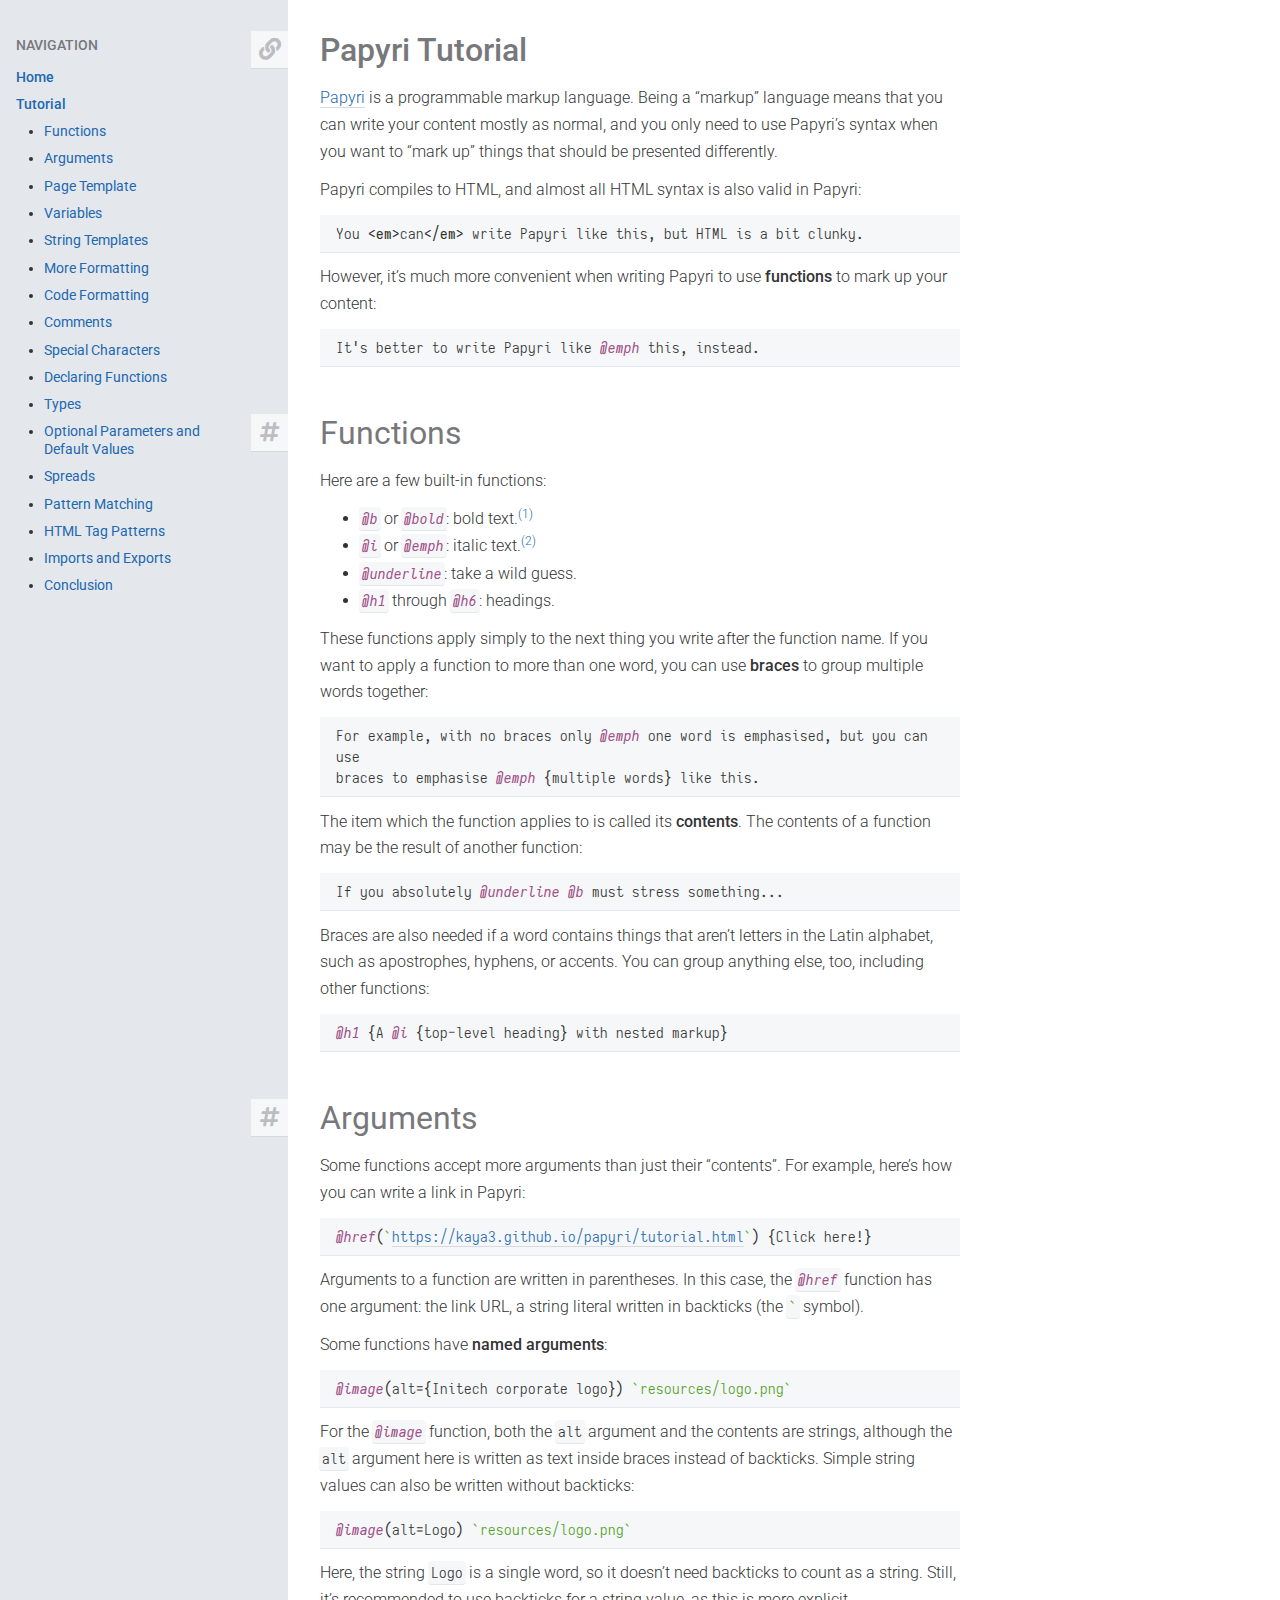
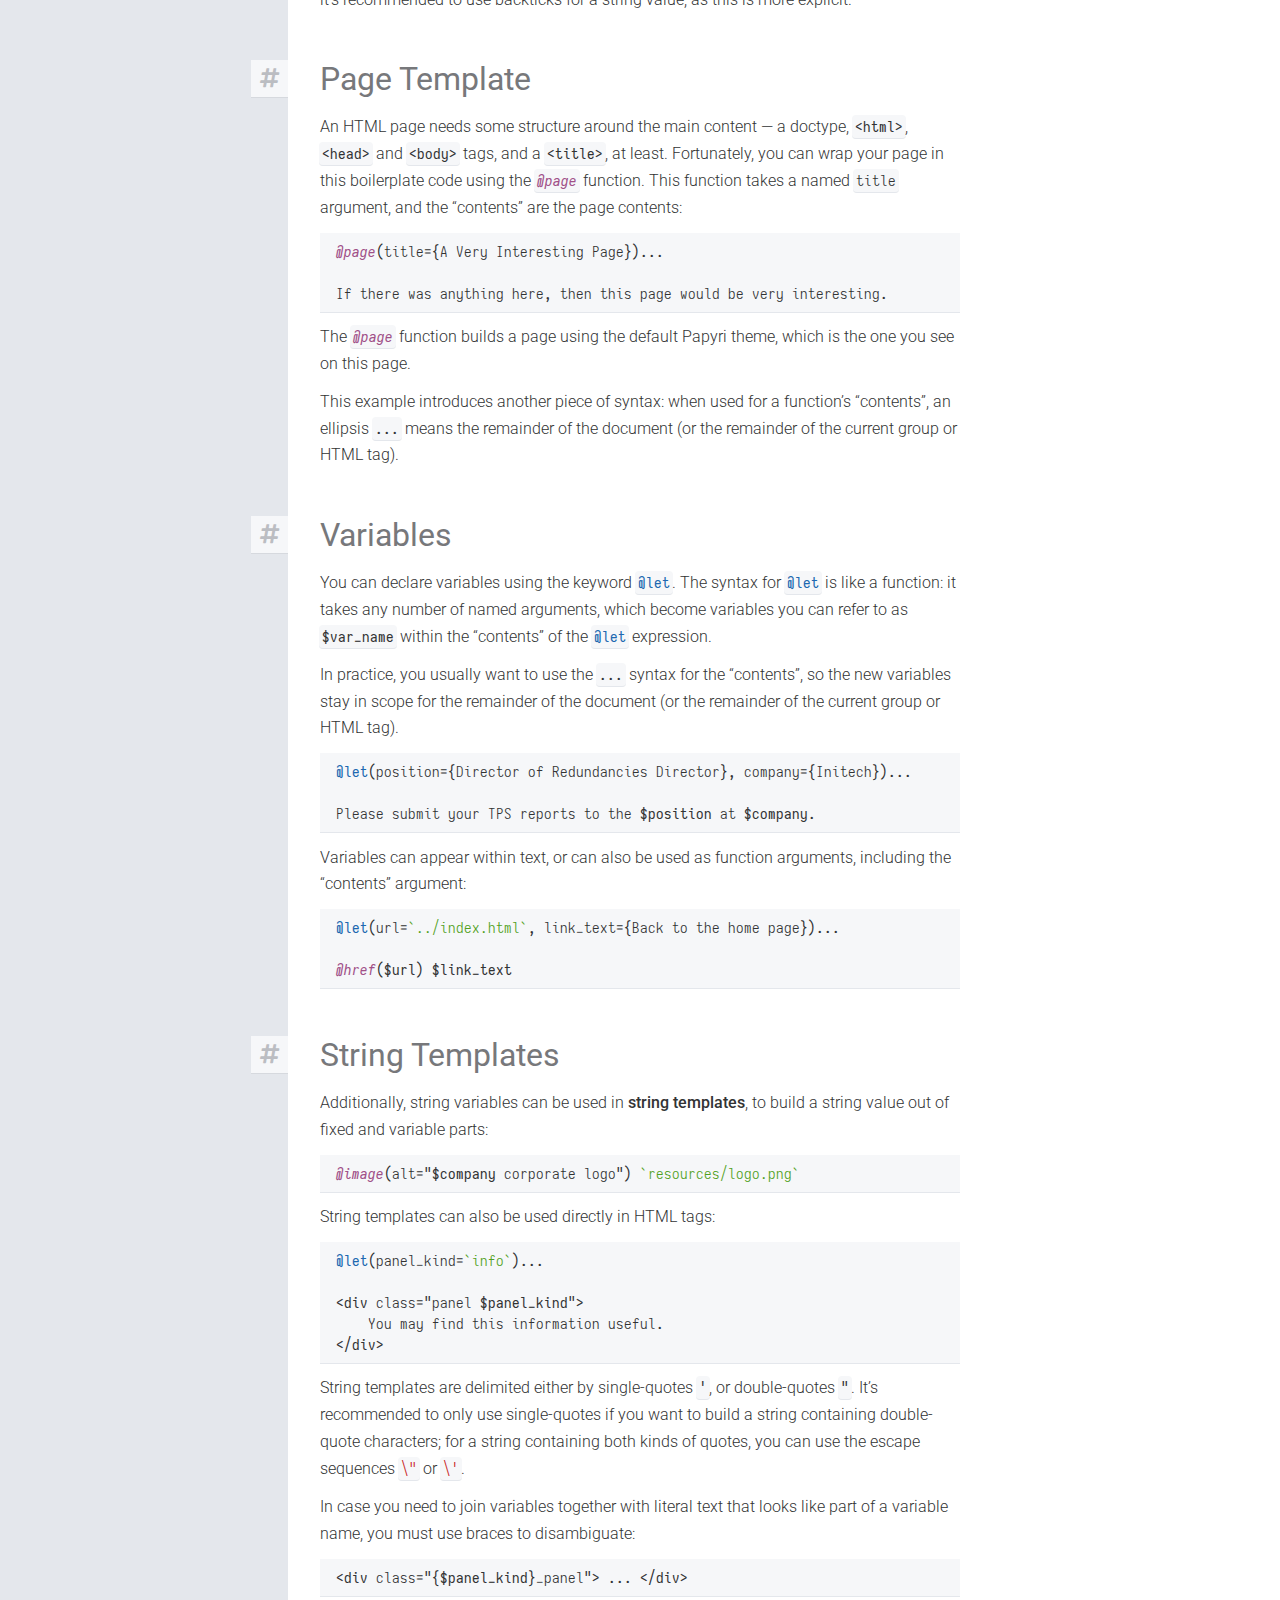
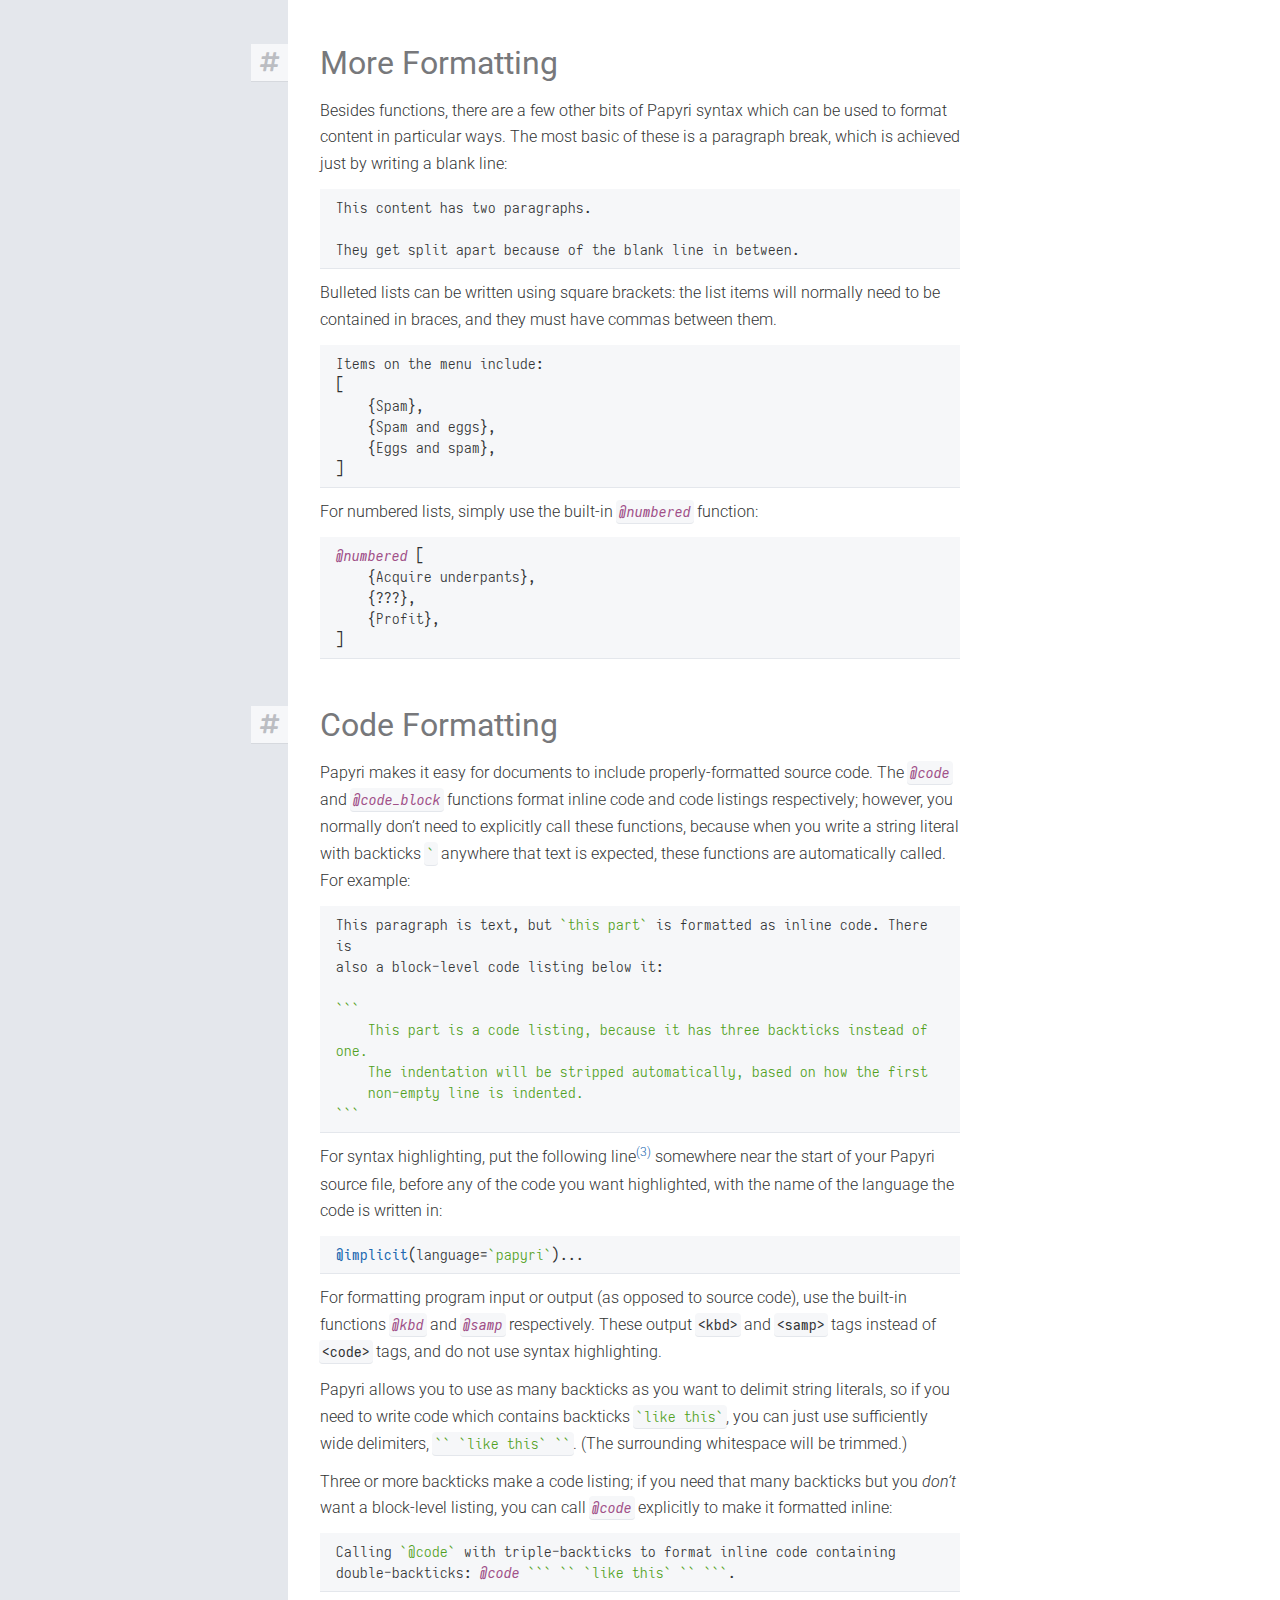
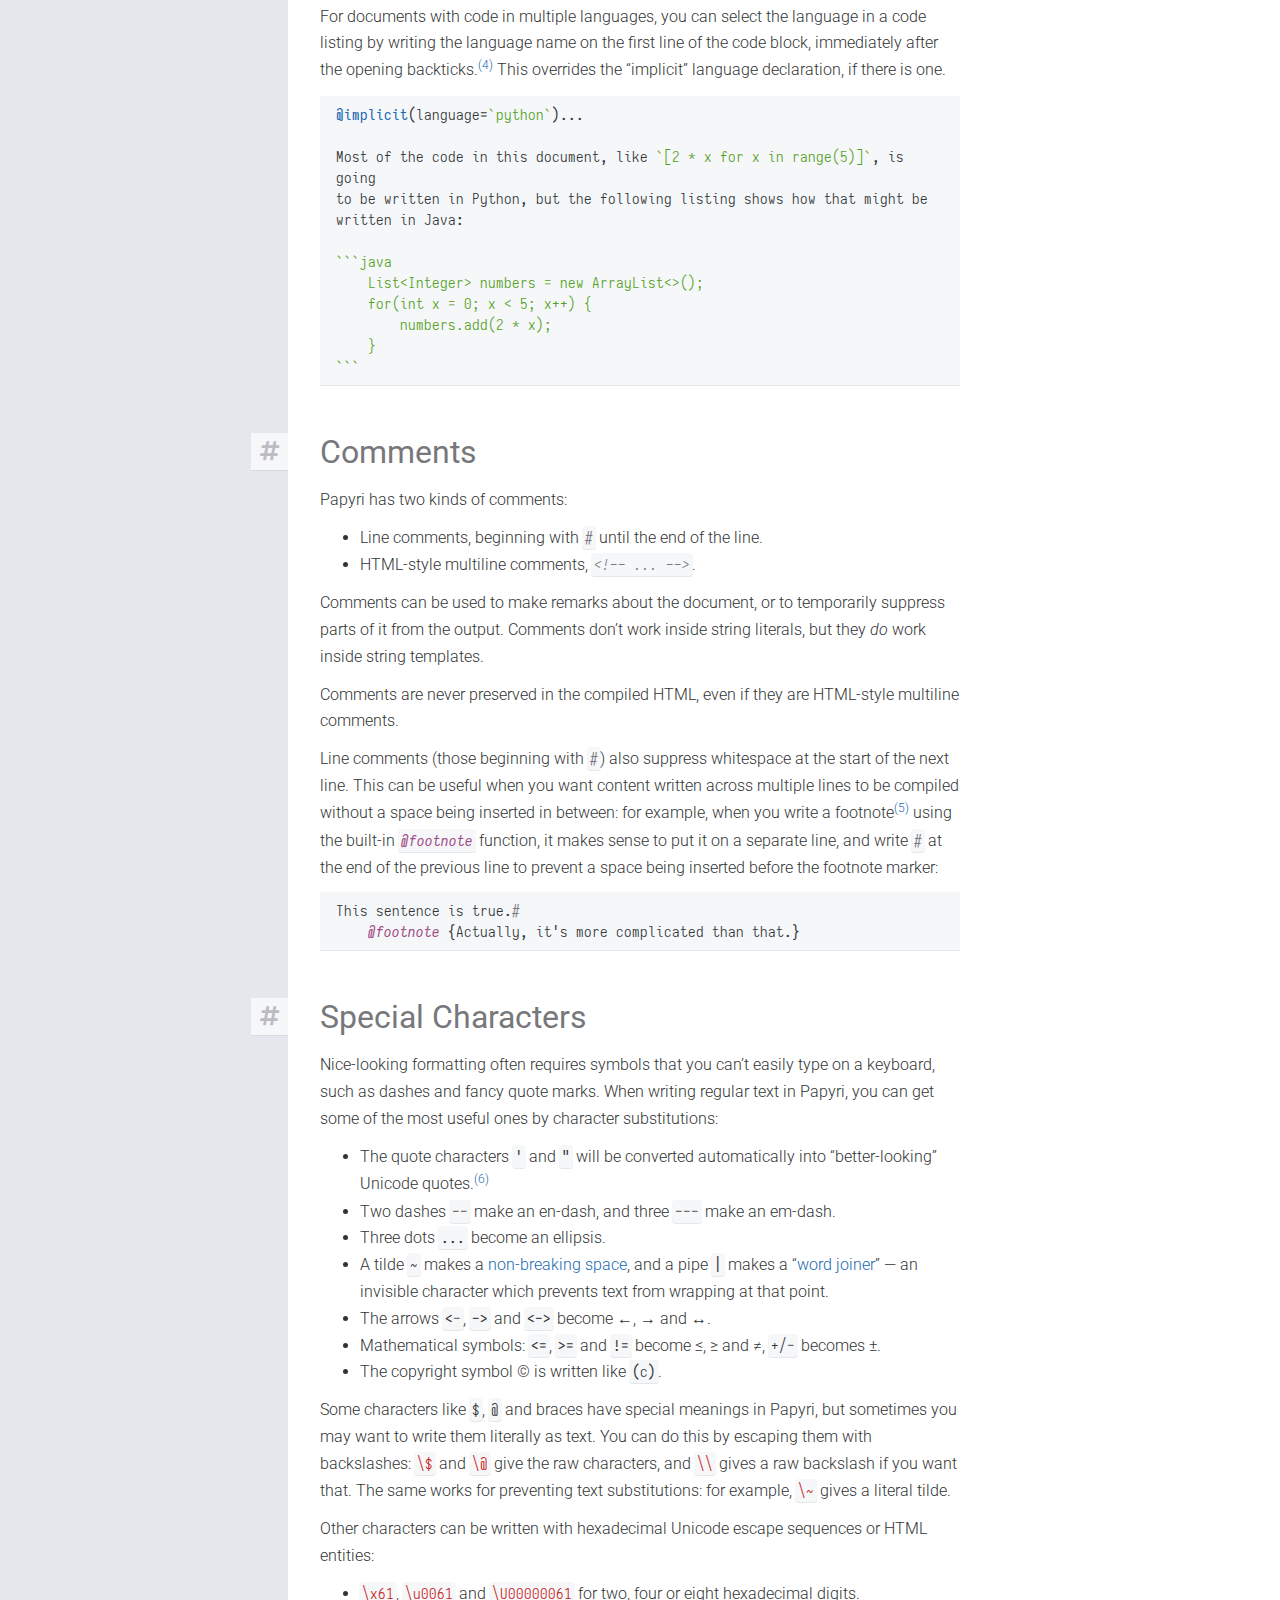
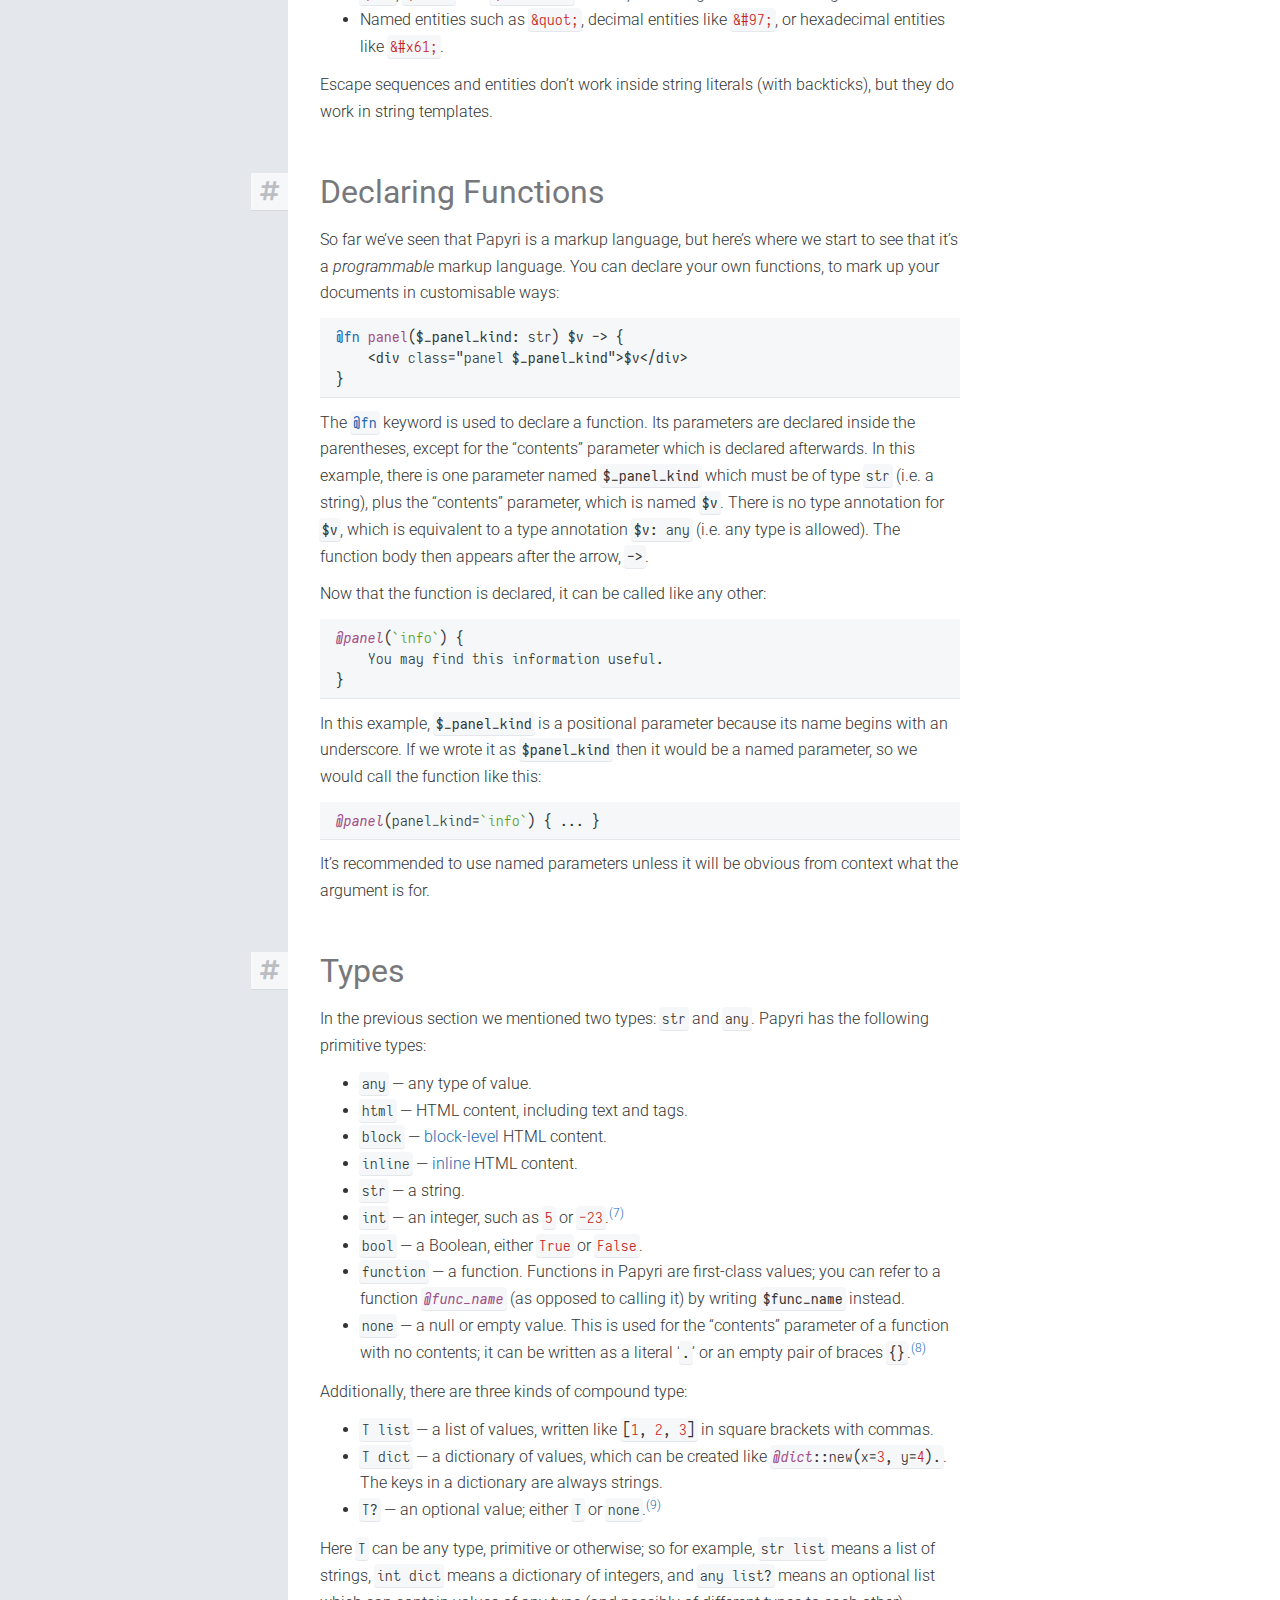
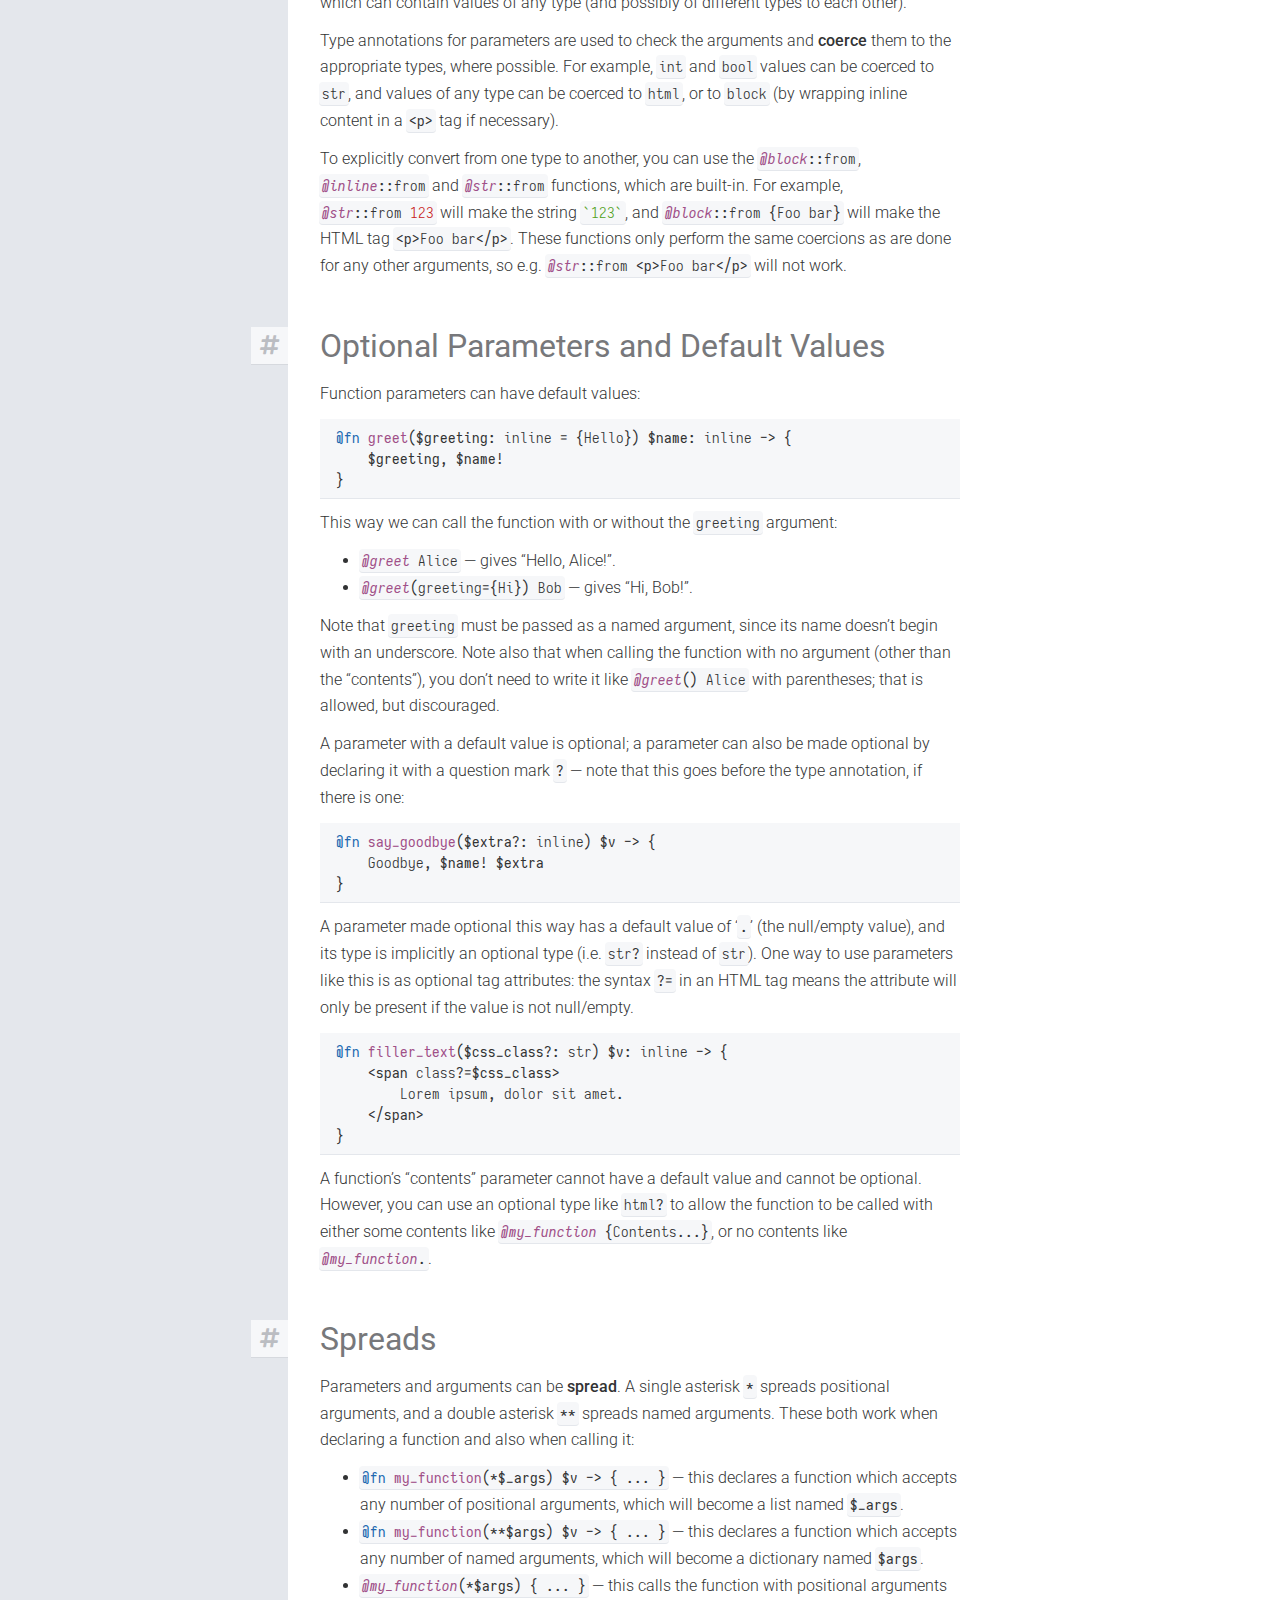
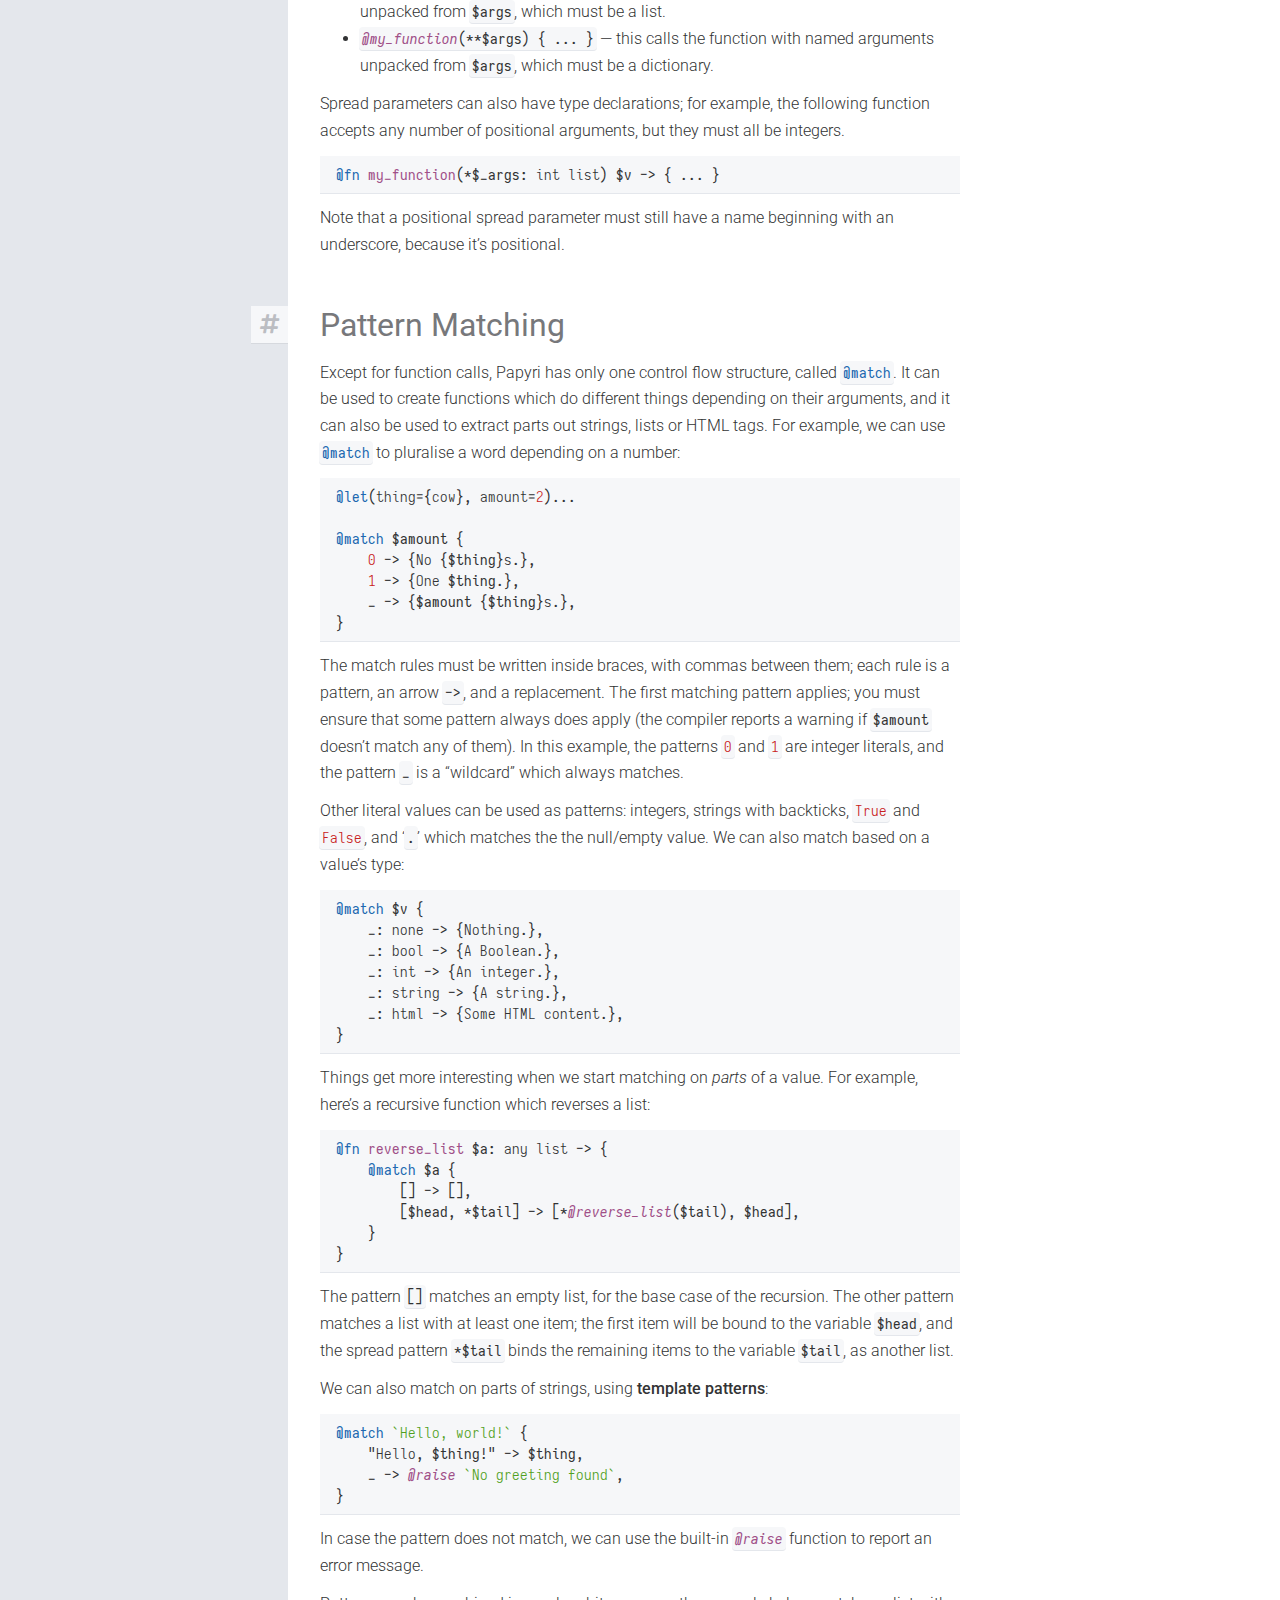
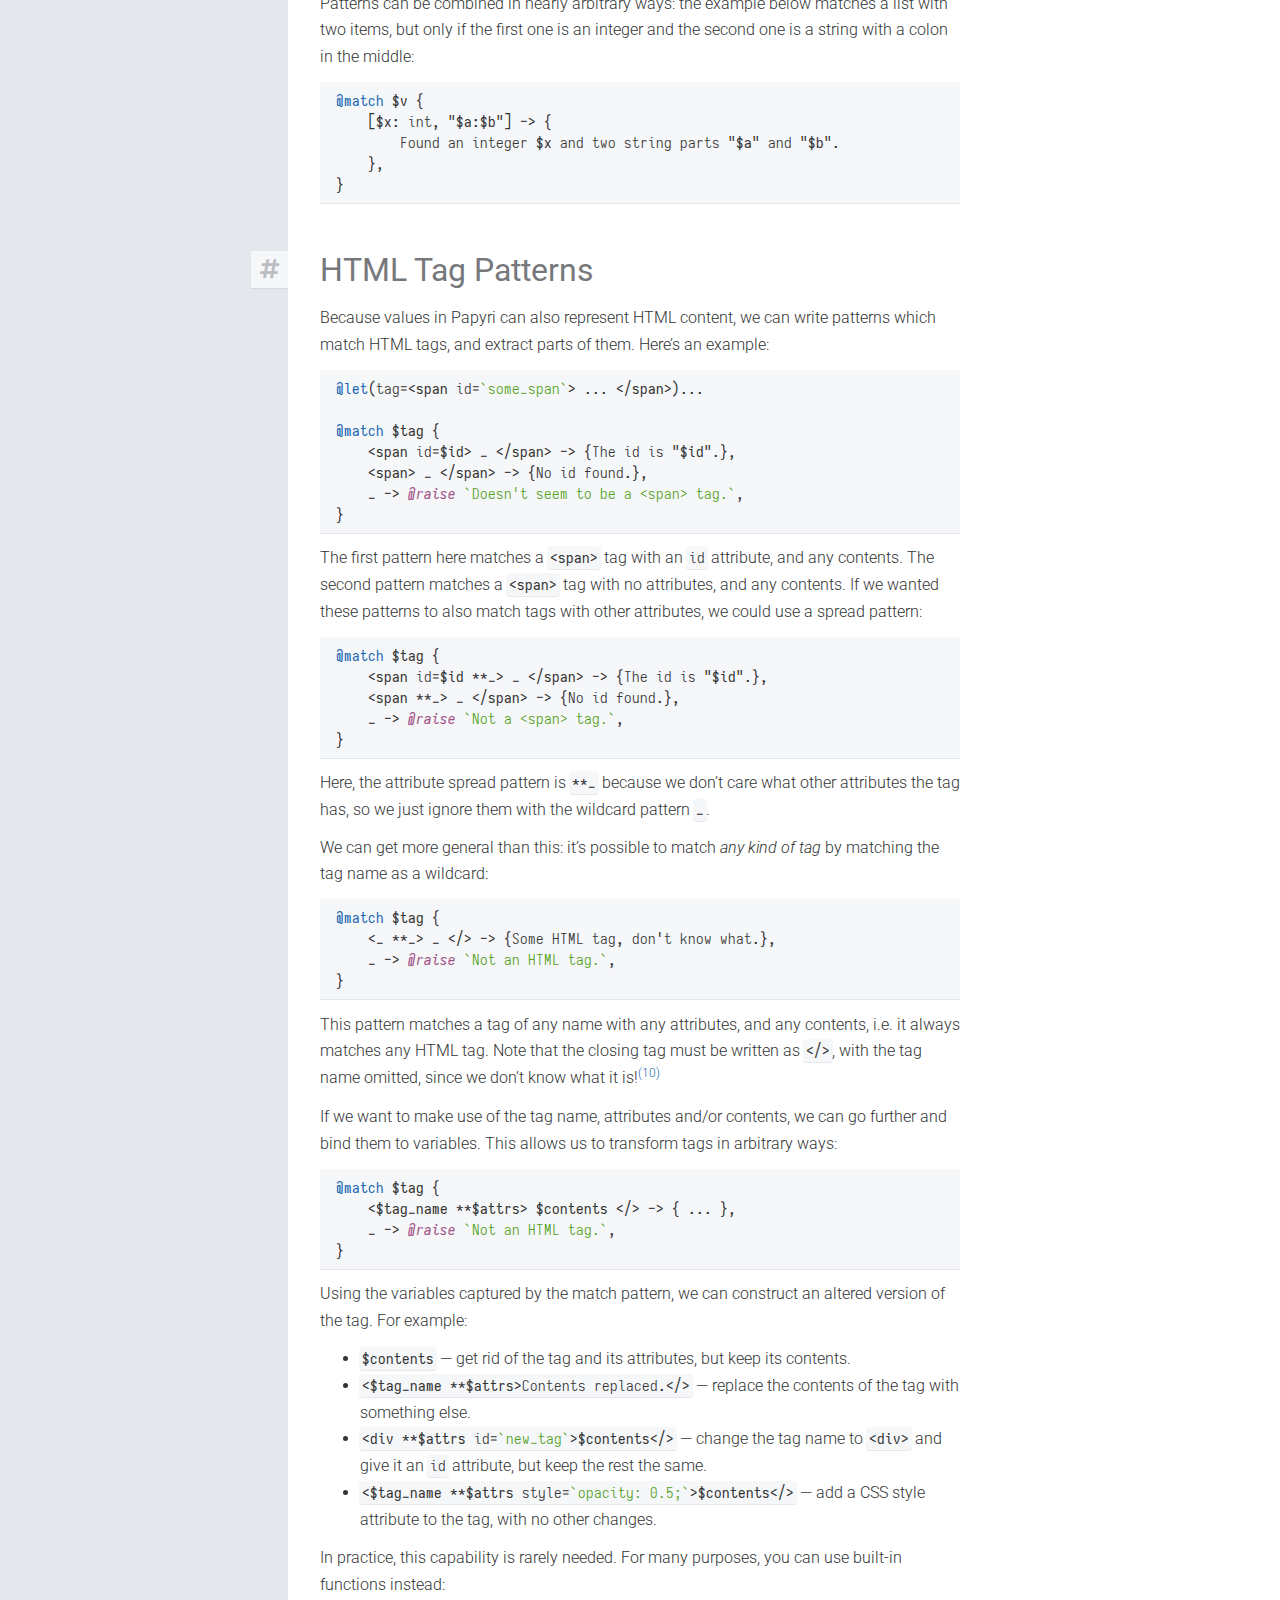
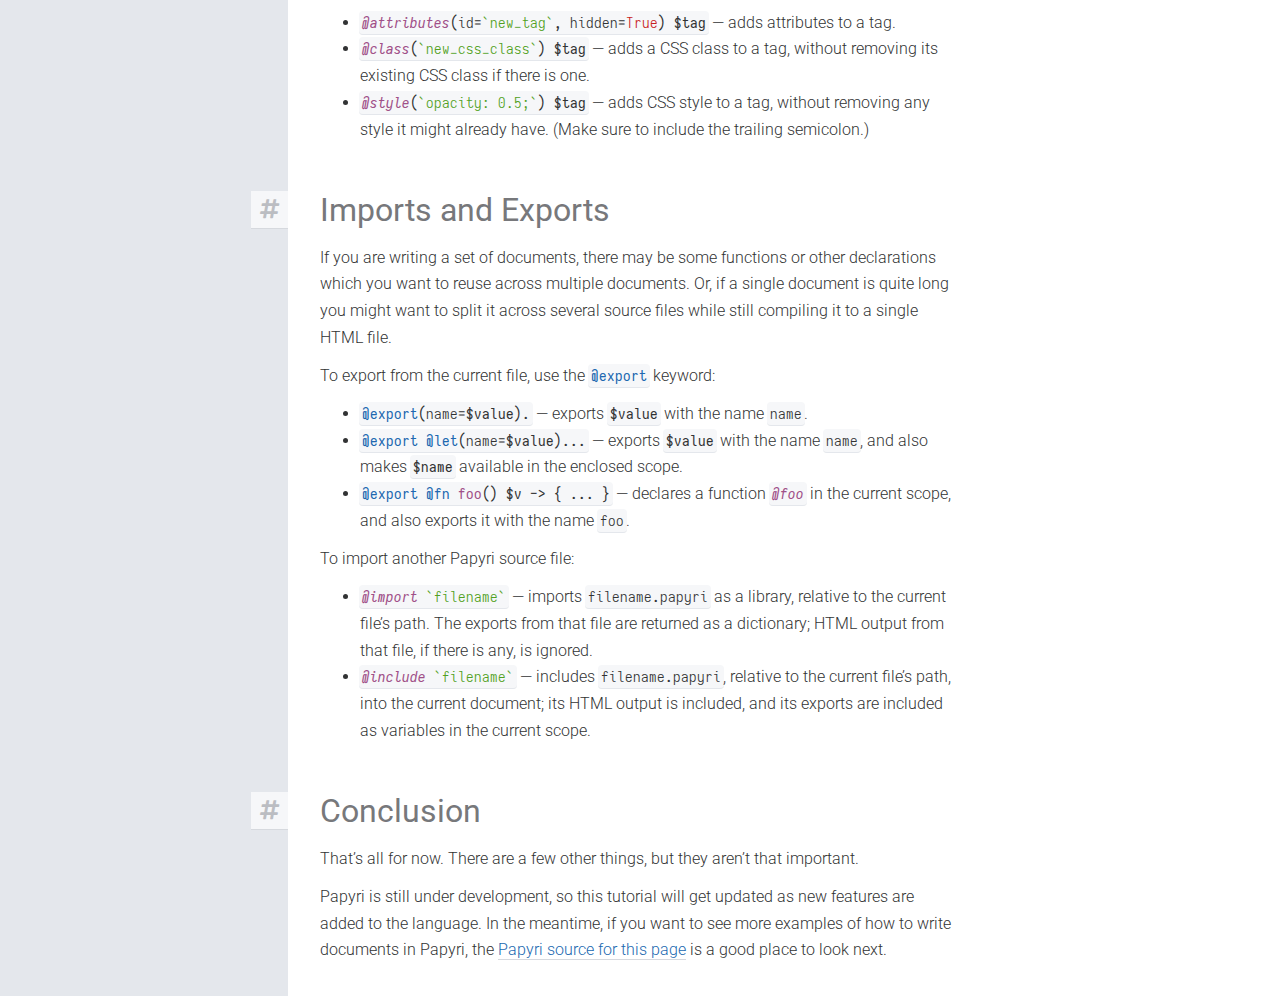
==== commit 3a2fdb4e: "Fix typo" ====
--- a/tutorial.html
+++ b/tutorial.html
@@ -61,7 +61,7 @@
 <span class="line" data-line-no="10"><span class="string">        numbers.add(2 * x);</span></span>
 <span class="line" data-line-no="11"><span class="string">    }</span></span>
 <span class="line" data-line-no="12"><span class="string">```</span></span>
-</code></pre><h2 id="comments"><a class="anchor" href="#comments"><i class="anchor-icon fas fa-hashtag"></i> Comments</a></h2><p>Papyri has two kinds of comments:</p><ul><li>Line comments, beginning with <code class="syntax-highlight lang-papyri"><span class="comment">#</span></code> until the end of the line.</li><li>HTML-style multiline comments, <code class="syntax-highlight lang-papyri"><span class="comment">&lt;!-- ... --&gt;</span></code>.</li></ul><p>Comments can be used to make remarks about the document, or to temporarily suppress parts of it from the output. Comments don’t work inside string literals, but the <em>do</em> work inside string templates.</p><p>Comments are never preserved in the compiled HTML, even if they are HTML-style multiline comments.</p><p>Line comments (those beginning with <code class="syntax-highlight lang-papyri"><span class="comment">#</span></code>) also suppress whitespace at the start of the next line. This can be useful when you want content written across multiple lines to be compiled without a space being inserted in between: for example, when you write a footnote⁠<a class="footnote-ref"></a><span class="footnote panel">Yes, these aren’t really “footnotes”, because they appear in the middle of the document instead of in a footer. But this is the web, not a printed document, so we can get away with that by hiding the “footnote” until the user clicks to see it.</span> using the built-in <code class="syntax-highlight lang-papyri"><span class="decorator">@footnote</span></code> function, it makes sense to put it on a separate line, and write <code class="syntax-highlight lang-papyri"><span class="comment">#</span></code> at the end of the previous line to prevent a space being inserted before the footnote marker:</p><pre class="panel listing"><code class="syntax-highlight lang-papyri"><span class="line" data-line-no="1">This sentence is true<span class="op">.</span><span class="comment">#</span></span>
+</code></pre><h2 id="comments"><a class="anchor" href="#comments"><i class="anchor-icon fas fa-hashtag"></i> Comments</a></h2><p>Papyri has two kinds of comments:</p><ul><li>Line comments, beginning with <code class="syntax-highlight lang-papyri"><span class="comment">#</span></code> until the end of the line.</li><li>HTML-style multiline comments, <code class="syntax-highlight lang-papyri"><span class="comment">&lt;!-- ... --&gt;</span></code>.</li></ul><p>Comments can be used to make remarks about the document, or to temporarily suppress parts of it from the output. Comments don’t work inside string literals, but they <em>do</em> work inside string templates.</p><p>Comments are never preserved in the compiled HTML, even if they are HTML-style multiline comments.</p><p>Line comments (those beginning with <code class="syntax-highlight lang-papyri"><span class="comment">#</span></code>) also suppress whitespace at the start of the next line. This can be useful when you want content written across multiple lines to be compiled without a space being inserted in between: for example, when you write a footnote⁠<a class="footnote-ref"></a><span class="footnote panel">Yes, these aren’t really “footnotes”, because they appear in the middle of the document instead of in a footer. But this is the web, not a printed document, so we can get away with that by hiding the “footnote” until the user clicks to see it.</span> using the built-in <code class="syntax-highlight lang-papyri"><span class="decorator">@footnote</span></code> function, it makes sense to put it on a separate line, and write <code class="syntax-highlight lang-papyri"><span class="comment">#</span></code> at the end of the previous line to prevent a space being inserted before the footnote marker:</p><pre class="panel listing"><code class="syntax-highlight lang-papyri"><span class="line" data-line-no="1">This sentence is true<span class="op">.</span><span class="comment">#</span></span>
 <span class="line" data-line-no="2"><span class="comment">    </span><span class="decorator">@footnote</span> <span class="lparen" data-paren-no="1">{</span>Actually<span class="op">,</span> it<span class="op">'</span>s more complicated than that<span class="op">.</span><span class="rparen" data-paren-no="1">}</span></span>
 </code></pre><h2 id="special_characters"><a class="anchor" href="#special_characters"><i class="anchor-icon fas fa-hashtag"></i> Special Characters</a></h2><p>Nice-looking formatting often requires symbols that you can’t easily type on a keyboard, such as dashes and fancy quote marks. When writing regular text in Papyri, you can get some of the most useful ones by character substitutions:</p><ul><li>The quote characters <code class="syntax-highlight lang-papyri"><span class="op">'</span></code> and <code class="syntax-highlight lang-papyri"><span class="op">"</span></code> will be converted automatically into “better-looking” Unicode quotes.⁠<a class="footnote-ref"></a><span class="footnote panel">The Papyri compiler will try to infer whether a quote should face left or right. It usually gets it right, but if you need to override it, you can use braces: <code class="syntax-highlight lang-papyri"><span class="lparen" data-paren-no="1">{</span><span class="op">"</span><span class="rparen" data-paren-no="1">}</span></code> always makes a left-quote, and <code class="syntax-highlight lang-papyri"><span class="lparen" data-paren-no="1">{</span><span class="rparen" data-paren-no="1">}</span><span class="op">"</span></code> always makes a right-quote.</span></li><li>Two dashes <code class="syntax-highlight lang-papyri">--</code> make an en-dash, and three <code class="syntax-highlight lang-papyri">---</code> make an em-dash.</li><li>Three dots <code class="syntax-highlight lang-papyri"><span class="op">...</span></code> become an ellipsis.</li><li>A tilde <code class="syntax-highlight lang-papyri">~</code> makes a <a href="https://en.wikipedia.org/wiki/Non-breaking_space">non-breaking space</a>, and a pipe <code class="syntax-highlight lang-papyri"><span class="op">|</span></code> makes a “<a href="https://en.wikipedia.org/wiki/Word_joiner">word joiner</a>” — an invisible character which prevents text from wrapping at that point.</li><li>The arrows <code class="syntax-highlight lang-papyri"><span class="op">&lt;</span>-</code>, <code class="syntax-highlight lang-papyri"><span class="op">-&gt;</span></code> and <code class="syntax-highlight lang-papyri"><span class="op">&lt;-&gt;</span></code> become ←, → and ↔.</li><li>Mathematical symbols: <code class="syntax-highlight lang-papyri"><span class="op">&lt;=</span></code>, <code class="syntax-highlight lang-papyri"><span class="op">&gt;=</span></code> and <code class="syntax-highlight lang-papyri"><span class="op">!=</span></code> become ≤, ≥ and ≠, <code class="syntax-highlight lang-papyri">+/-</code> becomes ±.</li><li>The copyright symbol © is written like <code class="syntax-highlight lang-papyri"><span class="lparen" data-paren-no="1">(</span>c<span class="rparen" data-paren-no="1">)</span></code>.</li></ul><p>Some characters like <code class="syntax-highlight lang-papyri">$</code>, <code class="syntax-highlight lang-papyri">@</code> and braces have special meanings in Papyri, but sometimes you may want to write them literally as text. You can do this by escaping them with backslashes: <code class="syntax-highlight lang-papyri"><span class="keyword-literal">\$</span></code> and <code class="syntax-highlight lang-papyri"><span class="keyword-literal">\@</span></code> give the raw characters, and <code class="syntax-highlight lang-papyri"><span class="keyword-literal">\\</span></code> gives a raw backslash if you want that. The same works for preventing text substitutions: for example, <code class="syntax-highlight lang-papyri"><span class="keyword-literal">\~</span></code> gives a literal tilde.</p><p>Other characters can be written with hexadecimal Unicode escape sequences or HTML entities:</p><ul><li><code class="syntax-highlight lang-papyri"><span class="keyword-literal">\x61</span></code>, <code class="syntax-highlight lang-papyri"><span class="keyword-literal">\u0061</span></code> and <code class="syntax-highlight lang-papyri"><span class="keyword-literal">\U00000061</span></code> for two, four or eight hexadecimal digits.</li><li>Named entities such as <code class="syntax-highlight lang-papyri"><span class="keyword-literal">&amp;quot;</span></code>, decimal entities like <code class="syntax-highlight lang-papyri"><span class="keyword-literal">&amp;#97;</span></code>, or hexadecimal entities like <code class="syntax-highlight lang-papyri"><span class="keyword-literal">&amp;#x61;</span></code>.</li></ul><p>Escape sequences and entities don’t work inside string literals (with backticks), but they do work in string templates.</p><h2 id="declaring_functions"><a class="anchor" href="#declaring_functions"><i class="anchor-icon fas fa-hashtag"></i> Declaring Functions</a></h2><p>So far we’ve seen that Papyri is a markup language, but here’s where we start to see that it’s a <em>programmable</em> markup language. You can declare your own functions, to mark up your documents in customisable ways:</p><pre class="panel listing"><code class="syntax-highlight lang-papyri"><span class="line" data-line-no="1"><span class="keyword">@fn</span> <span class="name-def">panel</span><span class="lparen" data-paren-no="1">(</span><span class="name">$_panel_kind</span><span class="op">:</span> str<span class="rparen" data-paren-no="1">)</span> <span class="name">$v</span> <span class="op">-&gt;</span> <span class="lparen" data-paren-no="2">{</span></span>
 <span class="line" data-line-no="2">    <span class="op">&lt;</span><span class="name">div</span> class<span class="op">="</span>panel <span class="name">$_panel_kind</span><span class="op">"&gt;</span><span class="name">$v</span><span class="op">&lt;/div&gt;</span></span>
@@ -87,14 +87,14 @@
 <span class="line" data-line-no="3"><span class="keyword">@match</span> <span class="name">$amount</span> <span class="lparen" data-paren-no="3">{</span></span>
 <span class="line" data-line-no="4">    <span class="number">0</span> <span class="op">-&gt;</span> <span class="lparen" data-paren-no="4">{</span>No <span class="lparen" data-paren-no="5">{</span><span class="name">$thing</span><span class="rparen" data-paren-no="5">}</span>s<span class="op">.</span><span class="rparen" data-paren-no="4">}</span><span class="op">,</span></span>
 <span class="line" data-line-no="5">    <span class="number">1</span> <span class="op">-&gt;</span> <span class="lparen" data-paren-no="6">{</span>One <span class="name">$thing</span><span class="op">.</span><span class="rparen" data-paren-no="6">}</span><span class="op">,</span></span>
-<span class="line" data-line-no="6">    _ <span class="op">-&gt;</span> <span class="lparen" data-paren-no="7">{</span><span class="name">$amount</span> <span class="lparen" data-paren-no="8">{</span><span class="name">$thing</span><span class="rparen" data-paren-no="8">}</span>s<span class="op">.</span><span class="rparen" data-paren-no="7">}</span><span class="op">,</span></span>
+<span class="line" data-line-no="6">    <span class="op">_</span> <span class="op">-&gt;</span> <span class="lparen" data-paren-no="7">{</span><span class="name">$amount</span> <span class="lparen" data-paren-no="8">{</span><span class="name">$thing</span><span class="rparen" data-paren-no="8">}</span>s<span class="op">.</span><span class="rparen" data-paren-no="7">}</span><span class="op">,</span></span>
 <span class="line" data-line-no="7"><span class="rparen" data-paren-no="3">}</span></span>
-</code></pre><p>The match rules must be written inside braces, with commas between them; each rule is a pattern, an arrow <code class="syntax-highlight lang-papyri"><span class="op">-&gt;</span></code>, and a replacement. The first matching pattern applies; you must ensure that some pattern always does apply (the compiler reports a warning if <code class="syntax-highlight lang-papyri"><span class="name">$amount</span></code> doesn’t match any of them). In this example, the patterns <code class="syntax-highlight lang-papyri"><span class="number">0</span></code> and <code class="syntax-highlight lang-papyri"><span class="number">1</span></code> are integer literals, and the pattern <code class="syntax-highlight lang-papyri">_</code> is a “wildcard” which always matches.</p><p>Other literal values can be used as patterns: integers, strings with backticks, <code class="syntax-highlight lang-papyri"><span class="keyword-literal">True</span></code> and <code class="syntax-highlight lang-papyri"><span class="keyword-literal">False</span></code>, and ‘<code class="syntax-highlight lang-papyri"><span class="op">.</span></code>’ which matches the the null/empty value. We can also match based on a value’s type:</p><pre class="panel listing"><code class="syntax-highlight lang-papyri"><span class="line" data-line-no="1"><span class="keyword">@match</span> <span class="name">$v</span> <span class="lparen" data-paren-no="1">{</span></span>
-<span class="line" data-line-no="2">    _<span class="op">:</span> none <span class="op">-&gt;</span> <span class="lparen" data-paren-no="2">{</span>Nothing<span class="op">.</span><span class="rparen" data-paren-no="2">}</span><span class="op">,</span></span>
-<span class="line" data-line-no="3">    _<span class="op">:</span> bool <span class="op">-&gt;</span> <span class="lparen" data-paren-no="3">{</span>A Boolean<span class="op">.</span><span class="rparen" data-paren-no="3">}</span><span class="op">,</span></span>
-<span class="line" data-line-no="4">    _<span class="op">:</span> int <span class="op">-&gt;</span> <span class="lparen" data-paren-no="4">{</span>An integer<span class="op">.</span><span class="rparen" data-paren-no="4">}</span><span class="op">,</span></span>
-<span class="line" data-line-no="5">    _<span class="op">:</span> string <span class="op">-&gt;</span> <span class="lparen" data-paren-no="5">{</span>A string<span class="op">.</span><span class="rparen" data-paren-no="5">}</span><span class="op">,</span></span>
-<span class="line" data-line-no="6">    _<span class="op">:</span> html <span class="op">-&gt;</span> <span class="lparen" data-paren-no="6">{</span>Some HTML content<span class="op">.</span><span class="rparen" data-paren-no="6">}</span><span class="op">,</span></span>
+</code></pre><p>The match rules must be written inside braces, with commas between them; each rule is a pattern, an arrow <code class="syntax-highlight lang-papyri"><span class="op">-&gt;</span></code>, and a replacement. The first matching pattern applies; you must ensure that some pattern always does apply (the compiler reports a warning if <code class="syntax-highlight lang-papyri"><span class="name">$amount</span></code> doesn’t match any of them). In this example, the patterns <code class="syntax-highlight lang-papyri"><span class="number">0</span></code> and <code class="syntax-highlight lang-papyri"><span class="number">1</span></code> are integer literals, and the pattern <code class="syntax-highlight lang-papyri"><span class="op">_</span></code> is a “wildcard” which always matches.</p><p>Other literal values can be used as patterns: integers, strings with backticks, <code class="syntax-highlight lang-papyri"><span class="keyword-literal">True</span></code> and <code class="syntax-highlight lang-papyri"><span class="keyword-literal">False</span></code>, and ‘<code class="syntax-highlight lang-papyri"><span class="op">.</span></code>’ which matches the the null/empty value. We can also match based on a value’s type:</p><pre class="panel listing"><code class="syntax-highlight lang-papyri"><span class="line" data-line-no="1"><span class="keyword">@match</span> <span class="name">$v</span> <span class="lparen" data-paren-no="1">{</span></span>
+<span class="line" data-line-no="2">    <span class="op">_:</span> none <span class="op">-&gt;</span> <span class="lparen" data-paren-no="2">{</span>Nothing<span class="op">.</span><span class="rparen" data-paren-no="2">}</span><span class="op">,</span></span>
+<span class="line" data-line-no="3">    <span class="op">_:</span> bool <span class="op">-&gt;</span> <span class="lparen" data-paren-no="3">{</span>A Boolean<span class="op">.</span><span class="rparen" data-paren-no="3">}</span><span class="op">,</span></span>
+<span class="line" data-line-no="4">    <span class="op">_:</span> int <span class="op">-&gt;</span> <span class="lparen" data-paren-no="4">{</span>An integer<span class="op">.</span><span class="rparen" data-paren-no="4">}</span><span class="op">,</span></span>
+<span class="line" data-line-no="5">    <span class="op">_:</span> string <span class="op">-&gt;</span> <span class="lparen" data-paren-no="5">{</span>A string<span class="op">.</span><span class="rparen" data-paren-no="5">}</span><span class="op">,</span></span>
+<span class="line" data-line-no="6">    <span class="op">_:</span> html <span class="op">-&gt;</span> <span class="lparen" data-paren-no="6">{</span>Some HTML content<span class="op">.</span><span class="rparen" data-paren-no="6">}</span><span class="op">,</span></span>
 <span class="line" data-line-no="7"><span class="rparen" data-paren-no="1">}</span></span>
 </code></pre><p>Things get more interesting when we start matching on <em>parts</em> of a value. For example, here’s a recursive function which reverses a list:</p><pre class="panel listing"><code class="syntax-highlight lang-papyri"><span class="line" data-line-no="1"><span class="keyword">@fn</span> <span class="name-def">reverse_list</span> <span class="name">$a</span><span class="op">:</span> any list <span class="op">-&gt;</span> <span class="lparen" data-paren-no="1">{</span></span>
 <span class="line" data-line-no="2">    <span class="keyword">@match</span> <span class="name">$a</span> <span class="lparen" data-paren-no="2">{</span></span>
@@ -104,7 +104,7 @@
 <span class="line" data-line-no="6"><span class="rparen" data-paren-no="1">}</span></span>
 </code></pre><p>The pattern <code class="syntax-highlight lang-papyri"><span class="lparen" data-paren-no="1">[</span><span class="rparen" data-paren-no="1">]</span></code> matches an empty list, for the base case of the recursion. The other pattern matches a list with at least one item; the first item will be bound to the variable <code class="syntax-highlight lang-papyri"><span class="name">$head</span></code>, and the spread pattern <code class="syntax-highlight lang-papyri"><span class="op">*</span><span class="name">$tail</span></code> binds the remaining items to the variable <code class="syntax-highlight lang-papyri"><span class="name">$tail</span></code>, as another list.</p><p>We can also match on parts of strings, using <b>template patterns</b>:</p><pre class="panel listing"><code class="syntax-highlight lang-papyri"><span class="line" data-line-no="1"><span class="keyword">@match</span> <span class="string">`Hello, world!`</span> <span class="lparen" data-paren-no="1">{</span></span>
 <span class="line" data-line-no="2">    <span class="op">"</span>Hello<span class="op">,</span> <span class="name">$thing</span><span class="op">!"</span> <span class="op">-&gt;</span> <span class="name">$thing</span><span class="op">,</span></span>
-<span class="line" data-line-no="3">    _ <span class="op">-&gt;</span> <span class="decorator">@raise</span> <span class="string">`No greeting found`</span><span class="op">,</span></span>
+<span class="line" data-line-no="3">    <span class="op">_</span> <span class="op">-&gt;</span> <span class="decorator">@raise</span> <span class="string">`No greeting found`</span><span class="op">,</span></span>
 <span class="line" data-line-no="4"><span class="rparen" data-paren-no="1">}</span></span>
 </code></pre><p>In case the pattern does not match, we can use the built-in <code class="syntax-highlight lang-papyri"><span class="decorator">@raise</span></code> function to report an error message.</p><p>Patterns can be combined in nearly arbitrary ways: the example below matches a list with two items, but only if the first one is an integer and the second one is a string with a colon in the middle:</p><pre class="panel listing"><code class="syntax-highlight lang-papyri"><span class="line" data-line-no="1"><span class="keyword">@match</span> <span class="name">$v</span> <span class="lparen" data-paren-no="1">{</span></span>
 <span class="line" data-line-no="2">    <span class="lparen" data-paren-no="2">[</span><span class="name">$x</span><span class="op">:</span> int<span class="op">,</span> <span class="op">"</span><span class="name">$a</span><span class="op">:</span><span class="name">$b</span><span class="op">"</span><span class="rparen" data-paren-no="2">]</span> <span class="op">-&gt;</span> <span class="lparen" data-paren-no="3">{</span></span>
@@ -114,21 +114,21 @@
 </code></pre><h2 id="html_tag_patterns"><a class="anchor" href="#html_tag_patterns"><i class="anchor-icon fas fa-hashtag"></i> HTML Tag Patterns</a></h2><p>Because values in Papyri can also represent HTML content, we can write patterns which match HTML tags, and extract parts of them. Here’s an example:</p><pre class="panel listing"><code class="syntax-highlight lang-papyri"><span class="line" data-line-no="1"><span class="keyword">@let</span><span class="lparen" data-paren-no="1">(</span>tag<span class="op">=&lt;</span><span class="name">span</span> id<span class="op">=</span><span class="string">`some_span`</span><span class="op">&gt;</span> <span class="op">...</span> <span class="op">&lt;/span&gt;</span><span class="rparen" data-paren-no="1">)</span><span class="op">...</span></span>
 <span class="line" data-line-no="2"></span>
 <span class="line" data-line-no="3"><span class="keyword">@match</span> <span class="name">$tag</span> <span class="lparen" data-paren-no="2">{</span></span>
-<span class="line" data-line-no="4">    <span class="op">&lt;</span><span class="name">span</span> id<span class="op">=</span><span class="name">$id</span><span class="op">&gt;</span> _ <span class="op">&lt;/span&gt;</span> <span class="op">-&gt;</span> <span class="lparen" data-paren-no="3">{</span>The id is <span class="op">"</span><span class="name">$id</span><span class="op">".</span><span class="rparen" data-paren-no="3">}</span><span class="op">,</span></span>
-<span class="line" data-line-no="5">    <span class="op">&lt;</span><span class="name">span</span><span class="op">&gt;</span> _ <span class="op">&lt;/span&gt;</span> <span class="op">-&gt;</span> <span class="lparen" data-paren-no="4">{</span>No id found<span class="op">.</span><span class="rparen" data-paren-no="4">}</span><span class="op">,</span></span>
-<span class="line" data-line-no="6">    _ <span class="op">-&gt;</span> <span class="decorator">@raise</span> <span class="string">`Doesn't seem to be a &lt;span&gt; tag.`</span><span class="op">,</span></span>
+<span class="line" data-line-no="4">    <span class="op">&lt;</span><span class="name">span</span> id<span class="op">=</span><span class="name">$id</span><span class="op">&gt;</span> <span class="op">_</span> <span class="op">&lt;/span&gt;</span> <span class="op">-&gt;</span> <span class="lparen" data-paren-no="3">{</span>The id is <span class="op">"</span><span class="name">$id</span><span class="op">".</span><span class="rparen" data-paren-no="3">}</span><span class="op">,</span></span>
+<span class="line" data-line-no="5">    <span class="op">&lt;</span><span class="name">span</span><span class="op">&gt;</span> <span class="op">_</span> <span class="op">&lt;/span&gt;</span> <span class="op">-&gt;</span> <span class="lparen" data-paren-no="4">{</span>No id found<span class="op">.</span><span class="rparen" data-paren-no="4">}</span><span class="op">,</span></span>
+<span class="line" data-line-no="6">    <span class="op">_</span> <span class="op">-&gt;</span> <span class="decorator">@raise</span> <span class="string">`Doesn't seem to be a &lt;span&gt; tag.`</span><span class="op">,</span></span>
 <span class="line" data-line-no="7"><span class="rparen" data-paren-no="2">}</span></span>
 </code></pre><p>The first pattern here matches a <code class="syntax-highlight lang-papyri"><span class="op">&lt;</span><span class="name">span</span><span class="op">&gt;</span></code> tag with an <code class="syntax-highlight lang-papyri">id</code> attribute, and any contents. The second pattern matches a <code class="syntax-highlight lang-papyri"><span class="op">&lt;</span><span class="name">span</span><span class="op">&gt;</span></code> tag with no attributes, and any contents. If we wanted these patterns to also match tags with other attributes, we could use a spread pattern:</p><pre class="panel listing"><code class="syntax-highlight lang-papyri"><span class="line" data-line-no="1"><span class="keyword">@match</span> <span class="name">$tag</span> <span class="lparen" data-paren-no="1">{</span></span>
-<span class="line" data-line-no="2">    <span class="op">&lt;</span><span class="name">span</span> id<span class="op">=</span><span class="name">$id</span> <span class="op">**</span>_<span class="op">&gt;</span> _ <span class="op">&lt;/span&gt;</span> <span class="op">-&gt;</span> <span class="lparen" data-paren-no="2">{</span>The id is <span class="op">"</span><span class="name">$id</span><span class="op">".</span><span class="rparen" data-paren-no="2">}</span><span class="op">,</span></span>
-<span class="line" data-line-no="3">    <span class="op">&lt;</span><span class="name">span</span> <span class="op">**</span>_<span class="op">&gt;</span> _ <span class="op">&lt;/span&gt;</span> <span class="op">-&gt;</span> <span class="lparen" data-paren-no="3">{</span>No id found<span class="op">.</span><span class="rparen" data-paren-no="3">}</span><span class="op">,</span></span>
-<span class="line" data-line-no="4">    _ <span class="op">-&gt;</span> <span class="decorator">@raise</span> <span class="string">`Not a &lt;span&gt; tag.`</span><span class="op">,</span></span>
+<span class="line" data-line-no="2">    <span class="op">&lt;</span><span class="name">span</span> id<span class="op">=</span><span class="name">$id</span> <span class="op">**_&gt;</span> <span class="op">_</span> <span class="op">&lt;/span&gt;</span> <span class="op">-&gt;</span> <span class="lparen" data-paren-no="2">{</span>The id is <span class="op">"</span><span class="name">$id</span><span class="op">".</span><span class="rparen" data-paren-no="2">}</span><span class="op">,</span></span>
+<span class="line" data-line-no="3">    <span class="op">&lt;</span><span class="name">span</span> <span class="op">**_&gt;</span> <span class="op">_</span> <span class="op">&lt;/span&gt;</span> <span class="op">-&gt;</span> <span class="lparen" data-paren-no="3">{</span>No id found<span class="op">.</span><span class="rparen" data-paren-no="3">}</span><span class="op">,</span></span>
+<span class="line" data-line-no="4">    <span class="op">_</span> <span class="op">-&gt;</span> <span class="decorator">@raise</span> <span class="string">`Not a &lt;span&gt; tag.`</span><span class="op">,</span></span>
 <span class="line" data-line-no="5"><span class="rparen" data-paren-no="1">}</span></span>
-</code></pre><p>Here, the attribute spread pattern is <code class="syntax-highlight lang-papyri"><span class="op">**</span>_</code> because we don’t care what other attributes the tag has, so we just ignore them with the wildcard pattern <code class="syntax-highlight lang-papyri">_</code>.</p><p>We can get more general than this: it’s possible to match <em>any kind of tag</em> by matching the tag name as a wildcard:</p><pre class="panel listing"><code class="syntax-highlight lang-papyri"><span class="line" data-line-no="1"><span class="keyword">@match</span> <span class="name">$tag</span> <span class="lparen" data-paren-no="1">{</span></span>
-<span class="line" data-line-no="2">    <span class="op">&lt;</span><span class="name">_</span> <span class="op">**</span>_<span class="op">&gt;</span> _ <span class="op">&lt;/&gt;</span> <span class="op">-&gt;</span> <span class="lparen" data-paren-no="2">{</span>Some HTML tag<span class="op">,</span> don<span class="op">'</span>t know what<span class="op">.</span><span class="rparen" data-paren-no="2">}</span><span class="op">,</span></span>
-<span class="line" data-line-no="3">    _ <span class="op">-&gt;</span> <span class="decorator">@raise</span> <span class="string">`Not an HTML tag.`</span><span class="op">,</span></span>
+</code></pre><p>Here, the attribute spread pattern is <code class="syntax-highlight lang-papyri"><span class="op">**_</span></code> because we don’t care what other attributes the tag has, so we just ignore them with the wildcard pattern <code class="syntax-highlight lang-papyri"><span class="op">_</span></code>.</p><p>We can get more general than this: it’s possible to match <em>any kind of tag</em> by matching the tag name as a wildcard:</p><pre class="panel listing"><code class="syntax-highlight lang-papyri"><span class="line" data-line-no="1"><span class="keyword">@match</span> <span class="name">$tag</span> <span class="lparen" data-paren-no="1">{</span></span>
+<span class="line" data-line-no="2">    <span class="op">&lt;_</span> <span class="op">**_&gt;</span> <span class="op">_</span> <span class="op">&lt;/&gt;</span> <span class="op">-&gt;</span> <span class="lparen" data-paren-no="2">{</span>Some HTML tag<span class="op">,</span> don<span class="op">'</span>t know what<span class="op">.</span><span class="rparen" data-paren-no="2">}</span><span class="op">,</span></span>
+<span class="line" data-line-no="3">    <span class="op">_</span> <span class="op">-&gt;</span> <span class="decorator">@raise</span> <span class="string">`Not an HTML tag.`</span><span class="op">,</span></span>
 <span class="line" data-line-no="4"><span class="rparen" data-paren-no="1">}</span></span>
 </code></pre><p>This pattern matches a tag of any name with any attributes, and any contents, i.e. it always matches any HTML tag. Note that the closing tag must be written as <code class="syntax-highlight lang-papyri"><span class="op">&lt;/&gt;</span></code>, with the tag name omitted, since we don’t know what it is!⁠<a class="footnote-ref"></a><span class="footnote panel">In this context this syntax is necessary, but the same syntax is also allowed as a shorthand for a closing tag in other contexts. For example, <code class="syntax-highlight lang-papyri"><span class="op">&lt;</span><span class="name">blockquote</span><span class="op">&gt;</span> <span class="op">...</span> <span class="op">&lt;/&gt;</span></code> is valid in Papyri. (It would not be valid in pure HTML.)</span></p><p>If we want to make use of the tag name, attributes and/or contents, we can go further and bind them to variables. This allows us to transform tags in arbitrary ways:</p><pre class="panel listing"><code class="syntax-highlight lang-papyri"><span class="line" data-line-no="1"><span class="keyword">@match</span> <span class="name">$tag</span> <span class="lparen" data-paren-no="1">{</span></span>
 <span class="line" data-line-no="2">    <span class="op">&lt;</span><span class="name">$tag_name</span> <span class="op">**</span><span class="name">$attrs</span><span class="op">&gt;</span> <span class="name">$contents</span> <span class="op">&lt;/&gt;</span> <span class="op">-&gt;</span> <span class="lparen" data-paren-no="2">{</span> <span class="op">...</span> <span class="rparen" data-paren-no="2">}</span><span class="op">,</span></span>
-<span class="line" data-line-no="3">    _ <span class="op">-&gt;</span> <span class="decorator">@raise</span> <span class="string">`Not an HTML tag.`</span><span class="op">,</span></span>
+<span class="line" data-line-no="3">    <span class="op">_</span> <span class="op">-&gt;</span> <span class="decorator">@raise</span> <span class="string">`Not an HTML tag.`</span><span class="op">,</span></span>
 <span class="line" data-line-no="4"><span class="rparen" data-paren-no="1">}</span></span>
 </code></pre><p>Using the variables captured by the match pattern, we can construct an altered version of the tag. For example:</p><ul><li><code class="syntax-highlight lang-papyri"><span class="name">$contents</span></code> — get rid of the tag and its attributes, but keep its contents.</li><li><code class="syntax-highlight lang-papyri"><span class="op">&lt;</span><span class="name">$tag_name</span> <span class="op">**</span><span class="name">$attrs</span><span class="op">&gt;</span>Contents replaced<span class="op">.&lt;/&gt;</span></code> — replace the contents of the tag with something else.</li><li><code class="syntax-highlight lang-papyri"><span class="op">&lt;</span><span class="name">div</span> <span class="op">**</span><span class="name">$attrs</span> id<span class="op">=</span><span class="string">`new_tag`</span><span class="op">&gt;</span><span class="name">$contents</span><span class="op">&lt;/&gt;</span></code> — change the tag name to <code class="syntax-highlight lang-papyri"><span class="op">&lt;</span><span class="name">div</span><span class="op">&gt;</span></code> and give it an <code class="syntax-highlight lang-papyri">id</code> attribute, but keep the rest the same.</li><li><code class="syntax-highlight lang-papyri"><span class="op">&lt;</span><span class="name">$tag_name</span> <span class="op">**</span><span class="name">$attrs</span> style<span class="op">=</span><span class="string">`opacity: 0.5;`</span><span class="op">&gt;</span><span class="name">$contents</span><span class="op">&lt;/&gt;</span></code> — add a CSS style attribute to the tag, with no other changes.</li></ul><p>In practice, this capability is rarely needed. For many purposes, you can use built-in functions instead:</p><ul><li><code class="syntax-highlight lang-papyri"><span class="decorator">@attributes</span><span class="lparen" data-paren-no="1">(</span>id<span class="op">=</span><span class="string">`new_tag`</span><span class="op">,</span> hidden<span class="op">=</span><span class="keyword-literal">True</span><span class="rparen" data-paren-no="1">)</span> <span class="name">$tag</span></code> — adds attributes to a tag.</li><li><code class="syntax-highlight lang-papyri"><span class="decorator">@class</span><span class="lparen" data-paren-no="1">(</span><span class="string">`new_css_class`</span><span class="rparen" data-paren-no="1">)</span> <span class="name">$tag</span></code> — adds a CSS class to a tag, without removing its existing CSS class if there is one.</li><li><code class="syntax-highlight lang-papyri"><span class="decorator">@style</span><span class="lparen" data-paren-no="1">(</span><span class="string">`opacity: 0.5;`</span><span class="rparen" data-paren-no="1">)</span> <span class="name">$tag</span></code> — adds CSS style to a tag, without removing any style it might already have. (Make sure to include the trailing semicolon.)</li></ul><h2 id="imports_and_exports"><a class="anchor" href="#imports_and_exports"><i class="anchor-icon fas fa-hashtag"></i> Imports and Exports</a></h2><p>If you are writing a set of documents, there may be some functions or other declarations which you want to reuse across multiple documents. Or, if a single document is quite long you might want to split it across several source files while still compiling it to a single HTML file.</p><p>To export from the current file, use the <code class="syntax-highlight lang-papyri"><span class="keyword">@export</span></code> keyword:</p><ul><li><code class="syntax-highlight lang-papyri"><span class="keyword">@export</span><span class="lparen" data-paren-no="1">(</span>name<span class="op">=</span><span class="name">$value</span><span class="rparen" data-paren-no="1">)</span><span class="op">.</span></code> — exports <code class="syntax-highlight lang-papyri"><span class="name">$value</span></code> with the name <code class="syntax-highlight lang-papyri">name</code>.</li><li><code class="syntax-highlight lang-papyri"><span class="keyword">@export</span> <span class="keyword">@let</span><span class="lparen" data-paren-no="1">(</span>name<span class="op">=</span><span class="name">$value</span><span class="rparen" data-paren-no="1">)</span><span class="op">...</span></code> — exports <code class="syntax-highlight lang-papyri"><span class="name">$value</span></code> with the name <code class="syntax-highlight lang-papyri">name</code>, and also makes <code class="syntax-highlight lang-papyri"><span class="name">$name</span></code> available in the enclosed scope.</li><li><code class="syntax-highlight lang-papyri"><span class="keyword">@export</span> <span class="keyword">@fn</span> <span class="name-def">foo</span><span class="lparen" data-paren-no="1">(</span><span class="rparen" data-paren-no="1">)</span> <span class="name">$v</span> <span class="op">-&gt;</span> <span class="lparen" data-paren-no="2">{</span> <span class="op">...</span> <span class="rparen" data-paren-no="2">}</span></code> — declares a function <code class="syntax-highlight lang-papyri"><span class="decorator">@foo</span></code> in the current scope, and also exports it with the name <code class="syntax-highlight lang-papyri">foo</code>.</li></ul><p>To import another Papyri source file:</p><ul><li><code class="syntax-highlight lang-papyri"><span class="decorator">@import</span> <span class="string">`filename`</span></code> — imports <code class="syntax-highlight lang-papyri">filename<span class="op">.</span>papyri</code> as a library, relative to the current file’s path. The exports from that file are returned as a dictionary; HTML output from that file, if there is any, is ignored.</li><li><code class="syntax-highlight lang-papyri"><span class="decorator">@include</span> <span class="string">`filename`</span></code> — includes <code class="syntax-highlight lang-papyri">filename<span class="op">.</span>papyri</code>, relative to the current file’s path, into the current document; its HTML output is included, and its exports are included as variables in the current scope.</li></ul><h2 id="conclusion"><a class="anchor" href="#conclusion"><i class="anchor-icon fas fa-hashtag"></i> Conclusion</a></h2><p>That’s all for now. There are a few other things, but they aren’t that important.</p><p>Papyri is still under development, so this tutorial will get updated as new features are added to the language. In the meantime, if you want to see more examples of how to write documents in Papyri, the <a href="https://github.com/kaya3/papyri/blob/master/tutorial.papyri">Papyri source for this page</a> is a good place to look next.</p></article><script type="text/javascript" src="./papyri.js"></script></body></html>--- a/papyri.css
+++ b/papyri.css
@@ -75,7 +75,16 @@
 	--animation-time: 0.5s;
 }
 
-html, body { margin: 0; padding: 0; min-height: 100%; }
+html, body {
+	margin: 0; padding: 0;
+	min-height: 100vh;
+	display: flex;
+	flex-direction: column;
+}
+body > article { flex-grow: 1; }
+body > footer { text-align: center; font-size: var(--font-size-small); }
+body > article, body > footer { width: var(--width-main); }
+
 body, article table {
 	font-family: var(--font-family-sans);
 	font-weight: var(--font-weight-light);
@@ -93,8 +102,9 @@
 b, strong { font-weight: var(--font-weight-bold); }
 
 article hr { border: 0; height: 1px; background-color: var(--grey-6); }
-article header .metadata { font-size: var(--font-size-small); }
-
+article .metadata { font-size: var(--font-size-small); }
+
+small { font-size: var(--font-size-small); }
 sub, sup, a.footnote-ref { vertical-align: baseline; font-size: var(--font-size-smaller); position: relative; }
 sub { top: 0.5em; } sup, a.footnote-ref { bottom: 0.5em; }
 
@@ -111,10 +121,8 @@
 img { display: block; }
 article > img, section > img, .panel > img { margin-left: auto; margin-right: auto; }
 p, ul, ol, hr, .panel { margin: var(--margin-block-vertical) 0; clear: both; }
-article > :first-child, section > :first-child, .panel > :first-child, article > .anchor:first-child + * { margin-top: 0; }
+body > header > :first-child, article > :first-child, section > :first-child, .panel > :first-child, article > .anchor:first-child + * { margin-top: 0; }
 article > :last-child, section > :last-child, .panel > :last-child { margin-bottom: 0; }
-
-article, section { width: var(--width-main); }
 
 .tabular-data { margin-left: auto; margin-right: auto; border-collapse: collapse; border: var(--box-border); }
 .tabular-data > * > tr:first-child > th, .tabular-data > * > tr:first-child > td { border-top: var(--box-border); padding-top: 3px; }
@@ -246,22 +254,25 @@
 
 @media only screen {
 	body { background: linear-gradient(to right, var(--grey-bg) 18em, white 18em); }
+	body > header h1 { font-size: var(--font-size-large); }
 	body > header [data-title]::before { content: attr(data-title); font-weight: var(--font-weight-bold); font-size: var(--font-size-small); text-transform: uppercase; color: var(--grey-3); }
+	body > header nav { margin: var(--margin-block-vertical) 0; }
 	body > header nav > ul { padding: 0; list-style: none; font-size: var(--font-size-small); }
 	body > header li { line-height: var(--line-height-condensed); margin: var(--margin-block-vertical) 0; }
 	body > header nav > ul > li { font-weight: var(--font-weight-bold); }
 	body > header ul ul { margin: 0; padding-left: 2em; list-style-type: disc; font-weight: var(--font-weight-regular); }
-	body > article { margin: 2em; margin-left: 20em; }
+	body > article, body > footer { margin: 2rem; margin-left: 20rem; }
 }
 
 @media only screen and (max-width: 980px) {
-	body { background: linear-gradient(to right, var(--grey-bg) 3.5em, white 3.5em); }
-	body > header, body > article { margin: 0em; margin-left: 3.5em; padding: 2em; background-color: white; }
+	body { background: linear-gradient(to right, var(--grey-bg) 3.5rem, white 3.5rem); }
+	body > header, body > article, body > footer { margin: 0; margin-left: 3.5rem; padding: 2rem; }
 	article, section { width: auto; max-width: var(--width-main); }
 	code, samp, kbd { white-space: pre-wrap; }
 }
 @media only screen and (not (max-width: 980px)) {
-	body > header { position: absolute; top: 0; left: 0; padding: 2em 1em; width: 13.5em; }
+	body > header { position: absolute; top: 0; left: 0; padding: 2rem 1rem; width: 13.5rem; }
+	body > header nav { margin: 1.5em 0; }
 }
 @media only print {
 	.anchor-icon { visibility: hidden; }
@@ -271,6 +282,6 @@
 	article h1 + *, article h2 + *, article h3 + *, article h4 + *, article h5 + *, article h6 + * { position: relative; page-break-before: avoid; break-before: avoid; }
 	article h1, article h2 { page-break-before: always; break-before: always; margin-top: 0 !important; }
 	article h1 + h2 { page-break-before: avoid; break-before: avoid; }
-	article p, article .panel, /* article ul, article ol,*/ article li, article table { position: relative; page-break-inside: avoid; break-inside: avoid; }
+	article p, article .panel, article li, article table { position: relative; page-break-inside: avoid; break-inside: avoid; }
 	pre.listing .line[data-line-no]::before { display: inline-block; }
 }
